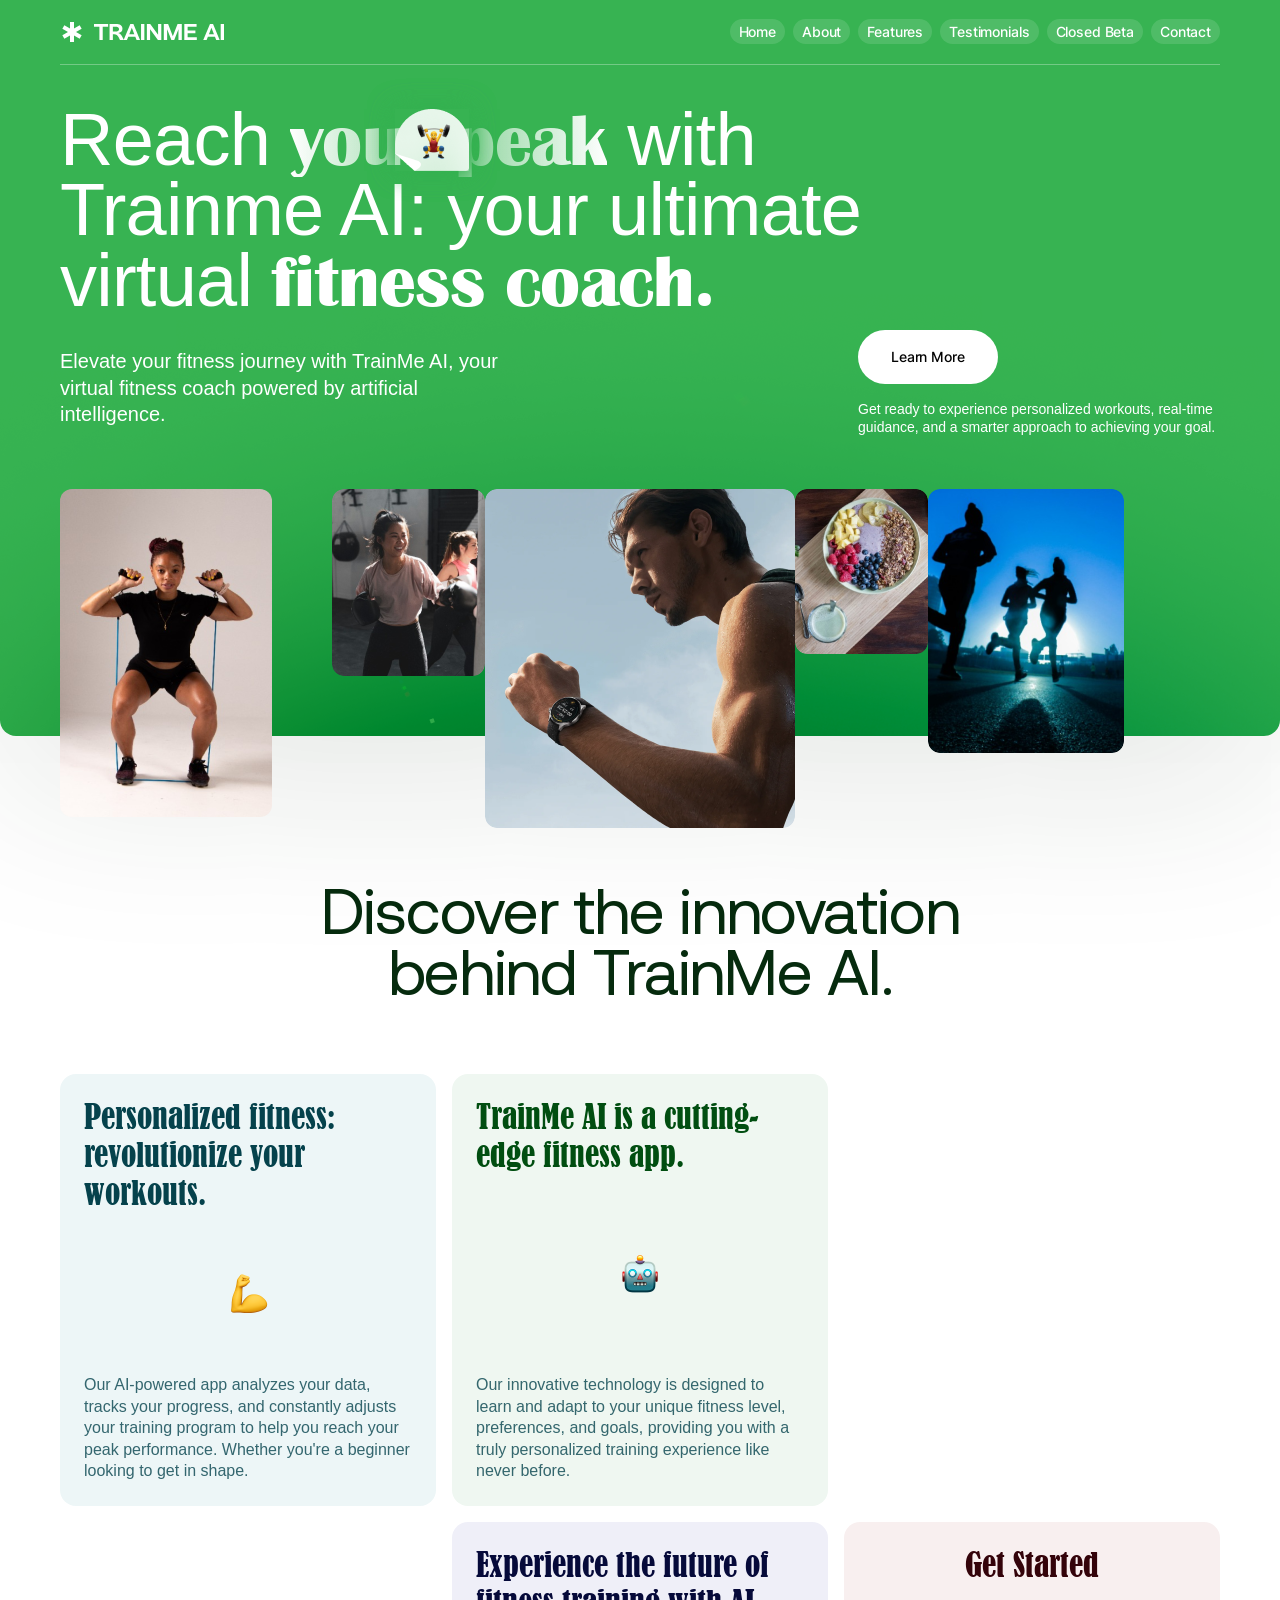
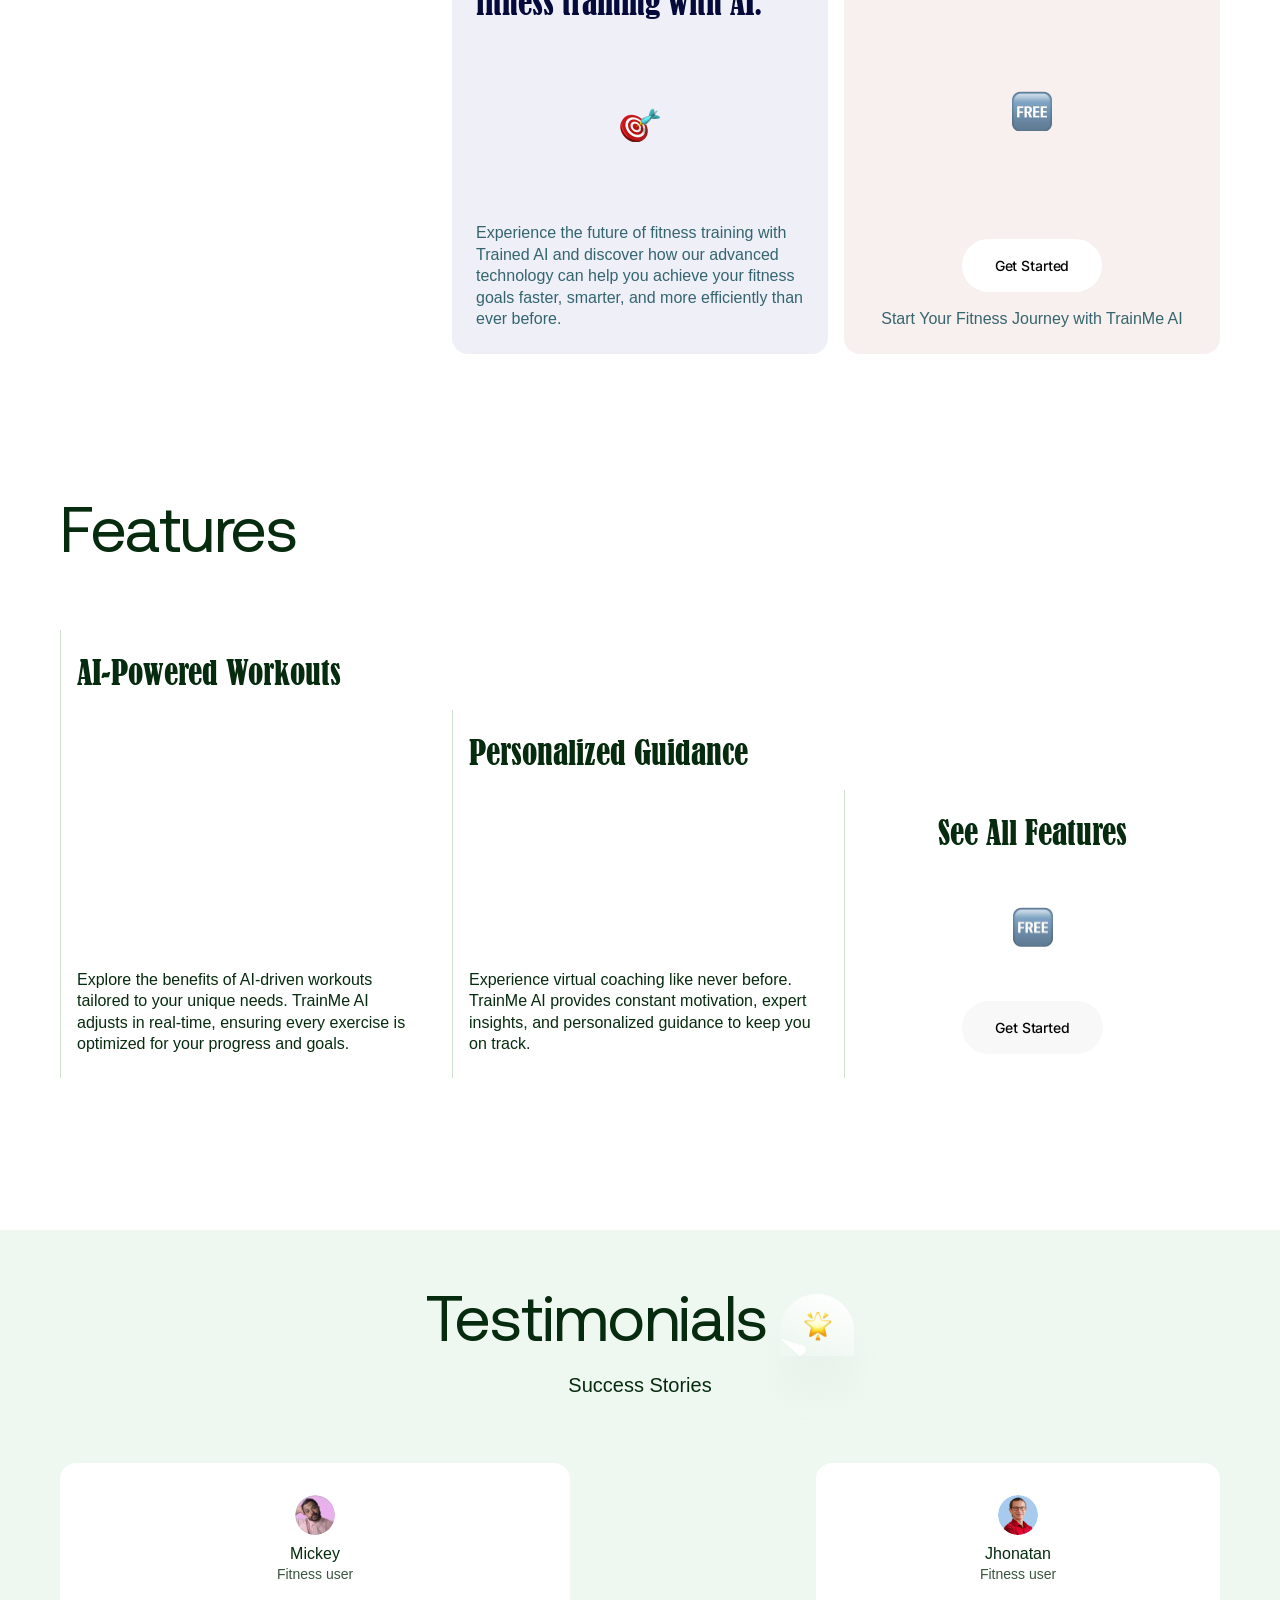
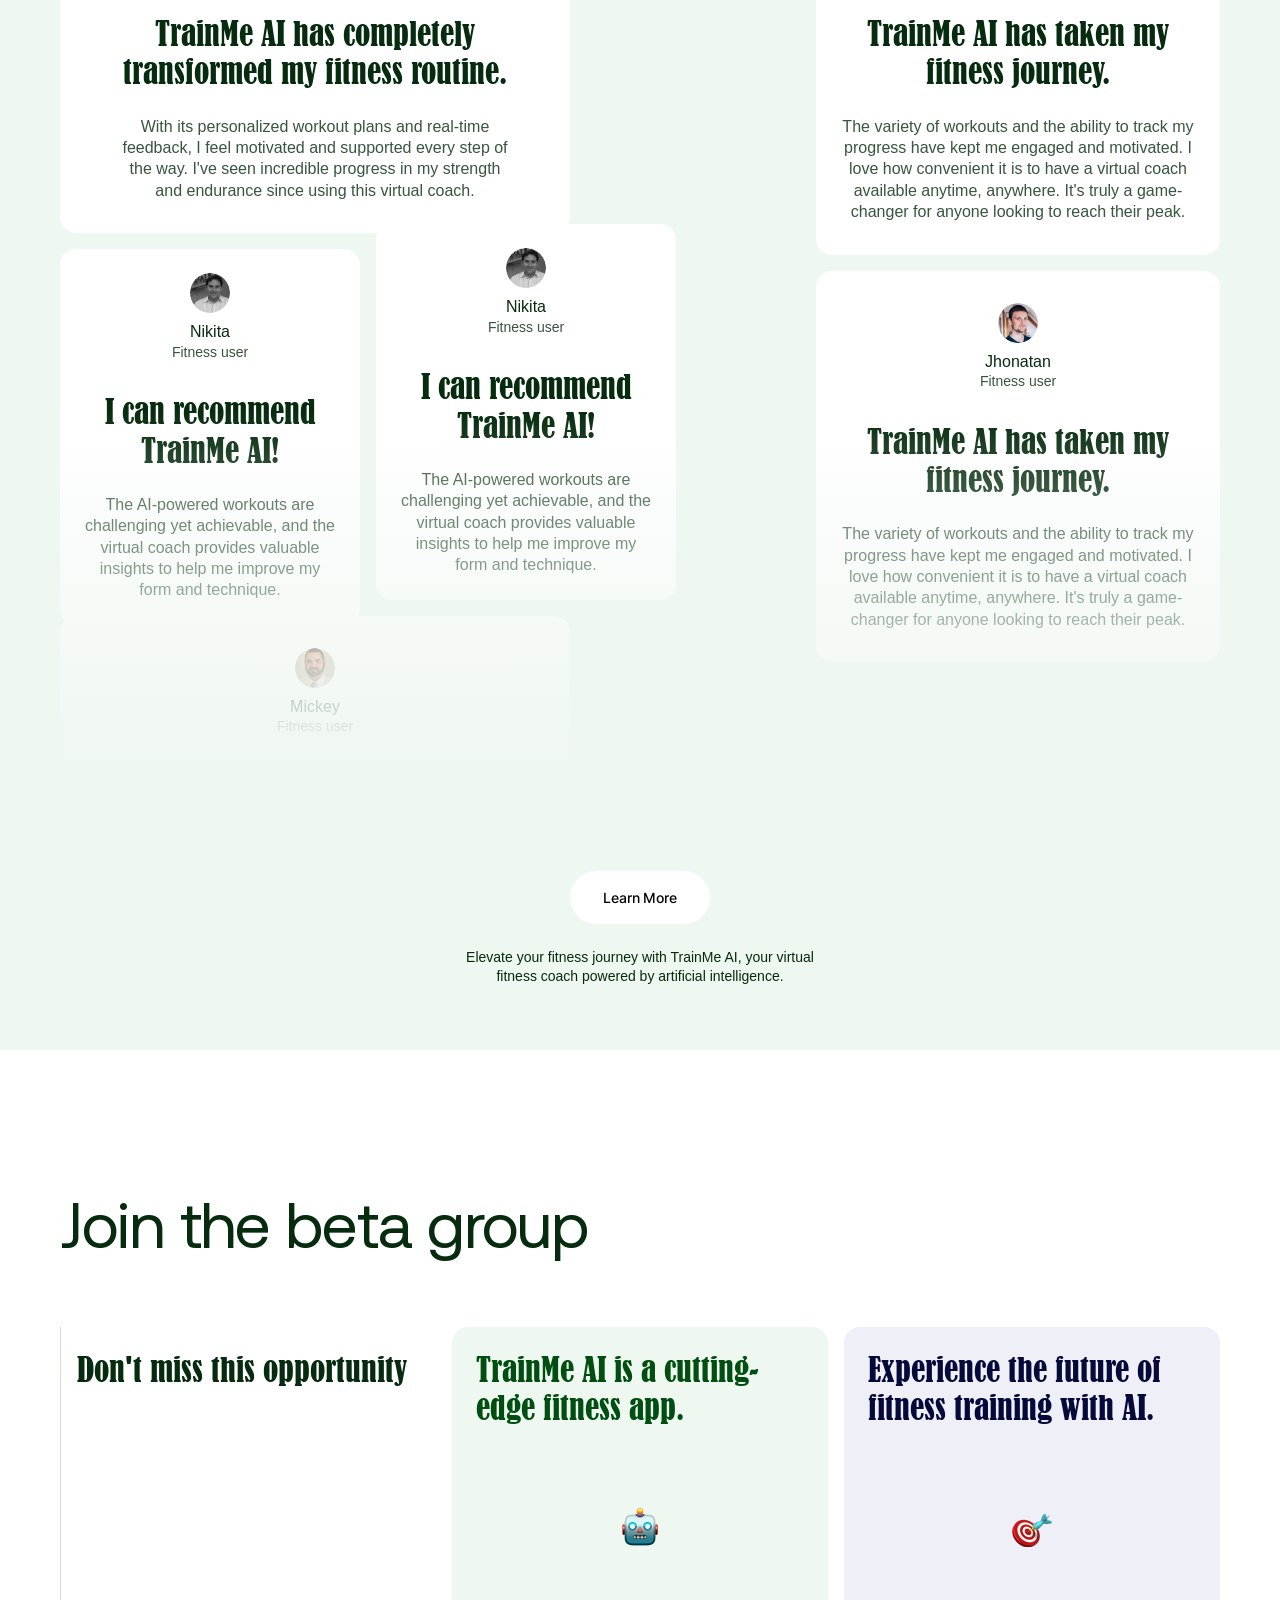
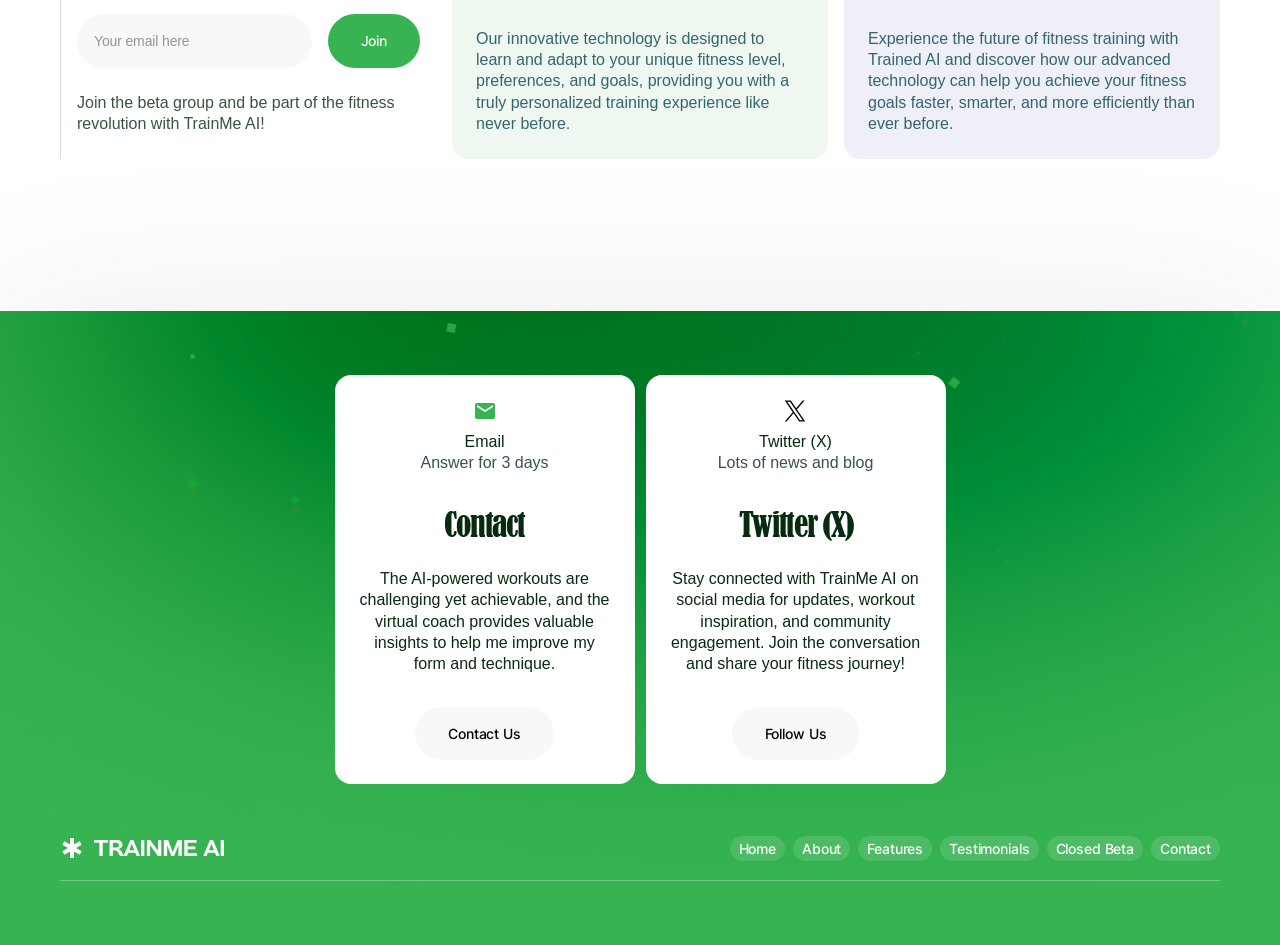
==== app/index.html @ 8b589929 "verstka" ====
<!DOCTYPE html>
<html lang="en">

<head>
  <meta charset="UTF-8">
  <meta http-equiv="X-UA-Compatible" content="IE=edge">
  <meta name="viewport" content="width=device-width, initial-scale=1.0">
  <meta name="description" content="Description for site">
  <meta http-equiv="content-type" content="public, max-age=3600">
  <meta name="theme-color" content="#242424"/>
  <title>TrainMe AI</title>
  <link rel="icon" href="images/icons/favicon.svg" type="images/x-icon">
  <link rel="shortcut icon" href="images/icons/favicon.svg" type="images/x-icon">
  <link rel="stylesheet" href="css/style.min.css">
  <link rel="stylesheet" href="https://cdn.jsdelivr.net/npm/@fancyapps/ui@5.0/dist/fancybox/fancybox.css"/>
</head>
<body class="body">

<main>
  <header class="header" id="start">
  <div class="header__container container">
    <div class="header__top">
      <a class="logo" href="/">
        <img src="images/icons/logo.svg" alt="logotype" width="164" height="24">
      </a>
      <nav class="header__nav">
        <ul class="header__list">
          <li>
            <a class="header__link" href="">Home</a>
          </li>
          <li>
            <a class="header__link" href="">About</a>
          </li>
          <li>
            <a class="header__link" href="">Features</a>
          </li>
          <li>
            <a class="header__link" href="">Testimonials</a>
          </li>
          <li>
            <a class="header__link" href="">Closed Beta</a>
          </li>
          <li>
            <a class="header__link" href="">Contact</a>
          </li>
        </ul>
      </nav>
    </div>
    <div class="header__text">
      <h1 class="header__title">
        Reach <span class="header__title--britannic header__title--decor">your peak</span>
        with Trainme AI: your ultimate virtual <span class="header__title--britannic">fitness coach.</span>
      </h1>
      <p class="header__subtext">
        Elevate your fitness journey with TrainMe AI,
        your virtual fitness coach powered by artificial intelligence.
      </p>
    </div>
    <div class="header__info">
      <button class="header__more btn" type="button">Learn More</button>
      <p>
        Get ready to experience personalized workouts,
        real-time guidance, and a smarter approach to achieving your goal.
      </p>
    </div>
  </div>
  <div class="container">
    <div class="header__images">
      <img src="images/parallax/1.png" alt="fitness people" width="212" height="328">
      <img class="header__img header__img--two" src="images/parallax/2.png" alt="fitness people" width="153" height="187">
      <img src="images/parallax/3.png" alt="fitness people" width="310" height="339">
      <img src="images/parallax/4.png" alt="fitness people" width="133" height="165">
      <img src="images/parallax/5.png" alt="fitness people" width="196" height="264">
    </div>
  </div>
</header>
  <section class="innovation indent" id="innovation">
  <div class="container">
    <h2 class="innovation__title title title--center">
      Discover the innovation behind TrainMe AI.
    </h2>
    <ul class="innovation__list">
      <li class="innovation__row">
        <div class="card card--azure">
          <h3 class="title-small card__title card__title--azure">
            Personalized fitness: revolutionize your workouts.
          </h3>
          <img class="card__icon" src="images/icons/muscle.png" alt="muscle decor" width="40" height="40">
          <p class="card__text card__text--azure">
            Our AI-powered app analyzes your data, tracks your progress, and constantly adjusts your training program to
            help you reach your peak performance. Whether you're a beginner looking to get in shape.
          </p>
        </div>
        <div class="card">
          <h3 class="title-small card__title">
            TrainMe AI is a cutting-edge fitness app.
          </h3>
          <img class="card__icon" src="images/icons/robot.png" alt="robot decor" width="40" height="40">
          <p class="card__text card__text--azure">
            Our innovative technology is designed to learn and adapt to your unique fitness level, preferences, and
            goals, providing you with a truly personalized training experience like never before.
          </p>
        </div>
      </li>
      <li class="innovation__row">
        <div></div>
        <div class="card card--blue">
          <h3 class="title-small card__title card__title--blue">
            Experience the future of fitness training with AI.
          </h3>
          <img class="card__icon" src="images/icons/target.png" alt="target decor" width="40" height="40">
          <p class="card__text card__text--azure">
            Experience the future of fitness training with Trained AI and discover how our advanced technology can help
            you achieve your fitness goals faster, smarter, and more efficiently than ever before.
          </p>
        </div>
        <div class="card card--red">
          <h3 class="title-small title-small--center card__title card__title--red">
            Get Started
          </h3>
          <img class="card__icon" src="images/icons/free.png" alt="free decor" width="40" height="40">
          <div class="card__action">
            <button class="btn" type="button">Get Started</button>
            <p class="card__text card__text--azure">
              Start Your Fitness Journey with TrainMe AI
            </p>
          </div>
        </div>
      </li>
    </ul>
  </div>
</section>
  <section class="features indent" id="features">
  <div class="container">
    <h2 class="title">Features</h2>
    <ul class="features__list">
      <li class="features__item features__item--high">
        <h3 class="features__name title-small">
          AI-Powered Workouts
        </h3>
        <p class="features__text">
          Explore the benefits of AI-driven workouts tailored to your unique needs. TrainMe AI adjusts
          in real-time, ensuring every exercise is optimized for your progress and goals.
        </p>
      </li>
      <li class="features__item features__item--middle">
        <h3 class="features__name title-small">
          Personalized Guidance
        </h3>
        <p class="features__text">
          Experience virtual coaching like never before. TrainMe AI provides constant motivation,
          expert insights, and personalized guidance to keep you on track.
        </p>
      </li>
      <li class="features__item features__item--small">
        <h3 class="features__name title-small title-small--center">
          See All Features
        </h3>
        <img src="images/icons/free.png" alt="free decor" width="40" height="40">
        <button class="btn btn--gray" type="button">Get Started</button>
      </li>
    </ul>
  </div>
</section>
  <section class="testimonials indent" id="testimonials">
  <div class="container">
    <div class="testimonials__top">
      <h2 class="title title--center title--decor">
        Testimonials
        <img src="images/icons/slicker.png" alt="slicker decor" width="74" height="62">
      </h2>
      <p class="testimonials__subtext">Success Stories</p>
    </div>
    <ul class="testimonials__content">
      <li class="testimonials__row testimonials__row--long">
        <div class="testimonials__item">
          <div class="testimonials__user">
            <img class="testimonials__avatar" src="images/users/1.png" alt="fitness user">
            <span class="testimonials__name">Mickey</span>
            <span class="testimonials__post">Fitness user</span>
          </div>
          <h3 class="testimonials__subtitle title-small title-small--center">
            TrainMe AI has completely transformed my fitness routine.
          </h3>
          <p class="testimonials__text">
            With its personalized workout plans and real-time feedback, I feel motivated and supported every step of the
            way. I've seen incredible progress in my strength and endurance since using this virtual coach.
          </p>
        </div>
        <div class="testimonials__item testimonials__item--short">
          <div class="testimonials__user">
            <img class="testimonials__avatar" src="images/users/2.png" alt="fitness user">
            <span class="testimonials__name">Nikita</span>
            <span class="testimonials__post">Fitness user</span>
          </div>
          <h3 class="testimonials__subtitle title-small title-small--center">
            I can recommend TrainMe AI!
          </h3>
          <p class="testimonials__text">
            The AI-powered workouts are challenging yet achievable, and the virtual coach provides
            valuable insights to help me improve my form and technique.
          </p>
        </div>
        <div class="testimonials__item testimonials__item--short testimonials__item--top">
          <div class="testimonials__user">
            <img class="testimonials__avatar" src="images/users/2.png" alt="fitness user">
            <span class="testimonials__name">Nikita</span>
            <span class="testimonials__post">Fitness user</span>
          </div>
          <h3 class="testimonials__subtitle title-small title-small--center">
            I can recommend TrainMe AI!
          </h3>
          <p class="testimonials__text">
            The AI-powered workouts are challenging yet achievable, and the virtual coach provides
            valuable insights to help me improve my form and technique.
          </p>
        </div>
        <div class="testimonials__item testimonials__item--top">
          <div class="testimonials__user">
            <img class="testimonials__avatar" src="images/users/4.png" alt="fitness user">
            <span class="testimonials__name">Mickey</span>
            <span class="testimonials__post">Fitness user</span>
          </div>
          <h3 class="testimonials__subtitle title-small title-small--center">
            TrainMe AI has completely transformed my fitness routine.
          </h3>
          <p class="testimonials__text">
            With its personalized workout plans and real-time feedback, I feel motivated and supported every step of the
            way. I've seen incredible progress in my strength and endurance since using this virtual coach.
          </p>
        </div>
      </li>
      <li class="testimonials__row">
        <div class="testimonials__item">
          <div class="testimonials__user">
            <img class="testimonials__avatar" src="images/users/3.png" alt="fitness user">
            <span class="testimonials__name">Jhonatan</span>
            <span class="testimonials__post">Fitness user</span>
          </div>
          <h3 class="testimonials__subtitle title-small title-small--center">
            TrainMe AI has taken my fitness journey.
          </h3>
          <p class="testimonials__text">
            The variety of workouts and the ability to track my progress have kept me engaged and motivated. I love how
            convenient it is to have a virtual coach available anytime, anywhere. It's truly a game-changer for anyone
            looking to reach their peak.
          </p>
        </div>
        <div class="testimonials__item">
          <div class="testimonials__user">
            <img class="testimonials__avatar" src="images/users/5.png" alt="fitness user">
            <span class="testimonials__name">Jhonatan</span>
            <span class="testimonials__post">Fitness user</span>
          </div>
          <h3 class="testimonials__subtitle title-small title-small--center">
            TrainMe AI has taken my fitness journey.
          </h3>
          <p class="testimonials__text">
            The variety of workouts and the ability to track my progress have kept me engaged and motivated. I love how
            convenient it is to have a virtual coach available anytime, anywhere. It's truly a game-changer for anyone
            looking to reach their peak.
          </p>
        </div>
      </li>
    </ul>
    <div class="testimonials__overlay"></div>
    <div class="testimonials__control">
      <button class="btn" type="button" id="testimonials-btn">Learn More</button>
      <p class="testimonials__info">
        Elevate your fitness journey with TrainMe AI, your virtual fitness coach powered by artificial intelligence.
      </p>
    </div>
  </div>
</section>
  <section class="beta indent" id="beta">
  <div class="container">
    <h2 class="title">Join the beta group</h2>
    <div class="beta__content">
      <div class="beta__item">
        <h3 class="beta__subtitle title-small">Don't miss this opportunity</h3>
        <form class="beta__form" action="" method="post">
          <div class="beta__filling">
            <label for="email">
              <input class="input" type="text" id="email" name="email" placeholder="Your email here" required>
            </label>
            <button class="btn btn--green" type="button">Join</button>
          </div>
          <p class="beta__text">
            Join the beta group and be part of the fitness revolution with TrainMe AI!
          </p>
        </form>
      </div>
      <div class="card">
        <h3 class="title-small card__title">
          TrainMe AI is a cutting-edge fitness app.
        </h3>
        <img class="card__icon" src="images/icons/robot.png" alt="robot decor" width="40" height="40">
        <p class="card__text card__text--azure">
          Our innovative technology is designed to learn and adapt to your unique fitness level, preferences, and goals,
          providing you with a truly personalized training experience like never before.
        </p>
      </div>
      <div class="card card--blue">
        <h3 class="title-small card__title card__title--blue">
          Experience the future of fitness training with AI.
        </h3>
        <img class="card__icon" src="images/icons/target.png" alt="target decor" width="40" height="40">
        <p class="card__text card__text--azure">
          Experience the future of fitness training with Trained AI and discover how our advanced technology can help
          you achieve your fitness goals faster, smarter, and more efficiently than ever before.
        </p>
      </div>
    </div>
  </div>
</section>
</main>
<footer class="footer indent" id="footer">
  <div class="container">
    <ul class="footer__contacts">
      <li class="footer__contact">
        <div class="footer__answer">
          <img class="footer__icon" src="images/icons/email.svg" alt="mail icon" width="24" height="24">
          <span class="footer__service">Email</span>
          <span class="footer__answer-day">Answer for 3 days</span>
        </div>
        <h3 class="title title-small">Contact</h3>
        <p class="footer__text">
          The AI-powered workouts are challenging yet achievable, and the virtual coach
          provides valuable insights to help me improve my form and technique.
        </p>
        <button class="btn btn--gray" type="button">Contact Us</button>
      </li>
      <li class="footer__contact">
        <div class="footer__answer">
          <img class="footer__icon" src="images/icons/twitter.svg" alt="mail icon" width="24" height="24">
          <span class="footer__service">Twitter (X)</span>
          <span class="footer__answer-day">Lots of news and blog</span>
        </div>
        <h3 class="title title-small">Twitter (X)</h3>
        <p class="footer__text">
          Stay connected with TrainMe AI on social media for updates, workout inspiration, and community engagement.
          Join the conversation and share your fitness journey!
        </p>
        <button class="btn btn--gray" type="button">Follow Us</button>
      </li>
    </ul>
    <div class="footer__bottom">
      <a class="logo" href="/">
        <img src="images/icons/logo.svg" alt="logotype" width="164" height="24">
      </a>
      <nav class="footer__nav">
        <ul class="footer__list">
          <li>
            <a class="footer__link" href="">Home</a>
          </li>
          <li>
            <a class="footer__link" href="">About</a>
          </li>
          <li>
            <a class="footer__link" href="">Features</a>
          </li>
          <li>
            <a class="footer__link" href="">Testimonials</a>
          </li>
          <li>
            <a class="footer__link" href="">Closed Beta</a>
          </li>
          <li>
            <a class="footer__link" href="">Contact</a>
          </li>
        </ul>
      </nav>
    </div>
  </div>
</footer>
<script src="js/main.min.js" type="module" defer></script>
---- app/css/style.min.css ----
html{-webkit-box-sizing:border-box;box-sizing:border-box;scroll-behavior:smooth}*,*::before,*::after{-webkit-box-sizing:inherit;box-sizing:inherit}a{text-decoration:none;color:inherit;outline:rgba(0,0,0,0)}ul,ol{padding:0}ul{list-style:none}body,h1,h2,h3,h4,h5,h6,p,ul,ol,blockquote{margin:0}img{max-width:100%;display:block}input,button,textarea,select{font:inherit;padding:0;background-color:rgba(0,0,0,0);outline:rgba(0,0,0,0);border:none;-webkit-appearance:none;-moz-appearance:none;appearance:none}button{cursor:pointer;display:inline-block}address,cite{font-style:normal}input[type=number]::-webkit-inner-spin-button,input[type=number]::-webkit-outer-spin-button{-webkit-appearance:none;margin:0}input:-webkit-autofill,input:-webkit-autofill:hover,input:-webkit-autofill:focus,input:-webkit-autofill:active{-webkit-background-clip:text;-webkit-text-fill-color:#fff}svg,path,circle{-webkit-transition:all .4s;transition:all .4s}@font-face{font-family:"Inter";src:url("../fonts/Inter-Regular.woff2") format("woff2"),url("../fonts/Inter-Regular.woff") format("woff");font-weight:400;font-display:swap;font-style:normal}@font-face{font-family:"Inter";src:url("../fonts/Inter-Medium.woff2") format("woff2"),url("../fonts/Inter-Medium.woff") format("woff");font-weight:500;font-display:swap;font-style:normal}@font-face{font-family:"SFProDisplay";src:url("../fonts/SFProDisplay-Regular.woff2") format("woff2"),url("../fonts/SFProDisplay-Regular.woff") format("woff");font-weight:400;font-display:swap;font-style:normal}@font-face{font-family:"Aeonik Pro";src:url("../fonts/AeonikPro-Regular.woff2") format("woff2"),url("../fonts/AeonikPro-Regular.woff") format("woff");font-weight:400;font-style:normal;font-display:swap}@font-face{font-family:"Aeonik Pro";src:url("../fonts/AeonikPro-Medium.woff2") format("woff2"),url("../fonts/AeonikPro-Medium.woff") format("woff");font-weight:500;font-style:normal;font-display:swap}@font-face{font-family:"Aeonik Pro";src:url("../fonts/AeonikPro-Bold.woff2") format("woff2"),url("../fonts/AeonikPro-Bold.woff") format("woff");font-weight:bold;font-style:normal;font-display:swap}@font-face{font-family:"Bernard MT Condensed";src:url("../fonts/BernardMT-Condensed.woff2") format("woff2"),url("../fonts/BernardMT-Condensed.woff") format("woff");font-weight:normal;font-style:normal;font-display:swap}@font-face{font-family:"Britannic";src:url("../fonts/BritannicBold.woff2") format("woff2"),url("../fonts/BritannicBold.woff") format("woff");font-weight:bold;font-style:normal;font-display:swap}.body{font-family:"SF Pro Display",sans-serif;font-weight:400;font-size:16px;line-height:1.34;color:#062b0e;background-color:#fff;position:relative;overflow-x:hidden;will-change:scroll-position}.body--active{overflow:hidden}.container{max-width:1368px;padding:0 60px;margin:0 auto;width:100%}@media(max-width: 1200px){.container{padding:0 30px}}@media(max-width: 992px){.container{padding:0 20px}}@media(max-width: 468px){.container{padding:0 15px}}.indent{margin-top:152px}.logo{-webkit-transition:opacity .3s,outline .3s;transition:opacity .3s,outline .3s;border-radius:3px}.logo:hover{opacity:.5}.logo:focus{outline:2px solid #fff}.logo img{background-repeat:no-repeat;-o-object-fit:cover;object-fit:cover;-o-object-position:center;object-position:center}.sr-only{position:absolute;width:1px;height:1px;margin:-1px;border:0;padding:0;white-space:nowrap;-webkit-clip-path:inset(100%);clip-path:inset(100%);clip:rect(0 0 0 0);overflow:hidden}::-webkit-scrollbar{width:5px}::-webkit-scrollbar-track{background-color:rgba(55,179,82,.3)}::-webkit-scrollbar-thumb,::selection{background-color:#014e11}::-moz-selection{color:#fff}::selection{color:#fff}.menu-btn{height:48px;width:48px;cursor:pointer;z-index:1000;display:none;position:relative;border-radius:50%;padding:18px 16px;-webkit-transition:all .4s;transition:all .4s;background-color:#f8f8f8}@media(max-width: 1160px){.menu-btn{display:block}}.menu-btn:hover{background-color:#37b352}.menu-btn:hover .menu-btn__line,.menu-btn:hover .menu-btn__line::after,.menu-btn:hover .menu-btn__line::before{background-color:#fff}.menu-btn:focus{background-color:#37b352}@media(max-width: 800px){.menu-btn{display:-webkit-box;display:-ms-flexbox;display:flex;-webkit-box-align:center;-ms-flex-align:center;align-items:center;-webkit-box-pack:center;-ms-flex-pack:center;justify-content:center}}.menu-btn__line,.menu-btn__line::after,.menu-btn__line::before{background-color:#030303;content:"";left:0;top:0;width:15px;height:2px;-webkit-transition:all .4s;transition:all .4s}.menu-btn__line::after,.menu-btn__line::before{position:absolute}.menu-btn__line{position:relative;display:-webkit-box;display:-ms-flexbox;display:flex}.menu-btn__line::before{margin-top:-6px}.menu-btn__line::after{margin-top:6px}.menu-btn.active{background-color:#37b352}.menu-btn.active .menu-btn__line{background:rgba(0,0,0,0);-webkit-transition:all .4s;transition:all .4s;-webkit-transform:rotate(-90deg);-ms-transform:rotate(-90deg);transform:rotate(-90deg)}.menu-btn.active .menu-btn__line::before{margin-top:0;-webkit-transform:rotate(-45deg);-ms-transform:rotate(-45deg);transform:rotate(-45deg);-webkit-transition-delay:.4s;transition-delay:.4s;background-color:#fff}.menu-btn.active .menu-btn__line::after{margin-top:0;-webkit-transform:rotate(45deg);-ms-transform:rotate(45deg);transform:rotate(45deg);-webkit-transition-delay:.4s;transition-delay:.4s;background-color:#fff}.btn{font-family:"Inter",sans-serif;display:inline-block;max-width:-webkit-max-content;max-width:-moz-max-content;max-width:max-content;font-size:14px;line-height:1.4;color:#030303;border-radius:40px;font-weight:500;padding:16px 32px;background-color:#fff;border:1px solid rgba(0,0,0,0);letter-spacing:-0.14px;-webkit-transition:background-color .4s,border .4s,color .4s,opacity .4s;transition:background-color .4s,border .4s,color .4s,opacity .4s}.btn:hover{background-color:rgba(0,0,0,0);border-color:#030303}.btn:focus{opacity:.5}.btn--gray{background-color:#f8f8f8}.btn--green{background-color:#37b352;color:#fff}.btn--green:hover{background-color:rgba(0,0,0,0);border-color:#37b352;color:#030303}.input{border-radius:40px;padding:16px;background-color:#f8f8f8;font-weight:500;font-size:14px;width:100%;letter-spacing:-0.14px;height:100%;border:1px solid rgba(0,0,0,0);-webkit-transition:border .4s,background-color .4s;transition:border .4s,background-color .4s}.input:hover{background-color:#eff7f1}.input:focus{border-color:#37b352}.input::-webkit-input-placeholder{font-weight:500;color:rgba(3,3,3,.4)}.input::-moz-placeholder{font-weight:500;color:rgba(3,3,3,.4)}.input:-ms-input-placeholder{font-weight:500;color:rgba(3,3,3,.4)}.input::-ms-input-placeholder{font-weight:500;color:rgba(3,3,3,.4)}.input::placeholder{font-weight:500;color:rgba(3,3,3,.4)}.title{font-family:"Aeonik Pro",sans-serif;font-size:64px;letter-spacing:-1.28px;line-height:.95;font-weight:400;margin-bottom:64px;max-width:614px;width:100%}.title--center{text-align:center;margin:0 auto 64px}.title--decor{display:-webkit-box;display:-ms-flexbox;display:flex;-webkit-box-align:center;-ms-flex-align:center;align-items:center;gap:14px;-webkit-box-pack:center;-ms-flex-pack:center;justify-content:center}.title img{background-repeat:no-repeat;-o-object-fit:cover;object-fit:cover;-o-object-position:center;object-position:center;-webkit-box-shadow:0 40px 32px 0 rgba(195,215,200,.12);box-shadow:0 40px 32px 0 rgba(195,215,200,.12)}.title-small{font-size:32px;font-weight:400;line-height:1.19;font-family:"Bernard MT Condensed",sans-serif;color:#062b0e}.title-small--center{text-align:center}.header{background-repeat:no-repeat;background-position:center center;background-size:cover;min-height:736px;border-radius:0 0 16px 16px;background-image:url("../images/hero.png");-webkit-box-shadow:0 40px 186.2px 0 rgba(23,43,27,.13);box-shadow:0 40px 186.2px 0 rgba(23,43,27,.13);color:#fff;position:relative}.header__container{position:relative}.header__top{display:-webkit-box;display:-ms-flexbox;display:flex;-webkit-box-pack:justify;-ms-flex-pack:justify;justify-content:space-between;-webkit-box-align:center;-ms-flex-align:center;align-items:center;gap:30px;padding:20px 0;border-bottom:1px solid rgba(255,255,255,.3);margin-bottom:40px}.header__list{display:-webkit-box;display:-ms-flexbox;display:flex;-webkit-box-pack:justify;-ms-flex-pack:justify;justify-content:space-between;-webkit-box-align:center;-ms-flex-align:center;align-items:center;gap:8px}.header__link{font-size:14px;font-weight:500;letter-spacing:-0.14px;font-family:"Inter",sans-serif;line-height:1.4;padding:4px 9px;background-color:rgba(255,255,255,.12);border-radius:40px;-webkit-transition:color .4s,background-color .4s,opacity .4s;transition:color .4s,background-color .4s,opacity .4s}.header__link:hover{background-color:#fff;color:#014e11}.header__link:focus{opacity:.5}.header__title{margin-bottom:32px;font-size:74px;font-weight:500;letter-spacing:-0.01em;line-height:.95;max-width:830px}.header__title--decor{position:relative;background:-webkit-gradient(linear, left top, right top, from(#fff), color-stop(50%, rgba(255, 255, 255, 0.38)), to(#fff));background:linear-gradient(90deg, #fff 0%, rgba(255, 255, 255, 0.38) 50%, #fff 100%);background-clip:text;-webkit-background-clip:text;-webkit-text-fill-color:rgba(0,0,0,0)}.header__title--decor::before{background-repeat:no-repeat;background-position:center center;background-size:cover;content:"";position:absolute;top:50%;left:50%;-webkit-transform:translate(-50%, -50%);-ms-transform:translate(-50%, -50%);transform:translate(-50%, -50%);left:44.6%;position:absolute;background-image:url("../images/icons/sticker.png");width:74px;height:62px;-webkit-box-shadow:0 0 26px 0 #34b150,0 0 26px 0 #34b150;box-shadow:0 0 26px 0 #34b150,0 0 26px 0 #34b150}.header__title--britannic{font-family:"Britannic",sans-serif}.header__subtext{max-width:445px;font-size:20px}.header__info{display:-webkit-box;display:-ms-flexbox;display:flex;-webkit-box-orient:vertical;-webkit-box-direction:normal;-ms-flex-direction:column;flex-direction:column;gap:16px;max-width:362px;font-size:14px;position:absolute;right:60px;top:330px}.header__images{display:-webkit-box;display:-ms-flexbox;display:flex;position:absolute;bottom:-92px}.header__images img{background-repeat:no-repeat;-o-object-fit:cover;object-fit:cover;-o-object-position:center;object-position:center;border-radius:12px}.header__img--two{margin-left:60px}.header__more:hover{border-color:#fff;color:#fff}.footer{background-repeat:no-repeat;background-position:center center;background-size:cover;padding:64px 0;background-image:url("../images/hero-footer.png");-webkit-box-shadow:0 40px 186px 0 rgba(23,43,27,.13);box-shadow:0 40px 186px 0 rgba(23,43,27,.13)}.footer__contacts{display:-ms-grid;display:grid;-ms-grid-columns:(1fr)[2];grid-template-columns:repeat(2, 1fr);gap:11px;max-width:611px;margin:0 auto 52px}.footer__contact{border-radius:16px;padding:24px;background-color:#fff;display:-webkit-box;display:-ms-flexbox;display:flex;-webkit-box-orient:vertical;-webkit-box-direction:normal;-ms-flex-direction:column;flex-direction:column;gap:0px;-webkit-box-align:center;-ms-flex-align:center;align-items:center;text-align:center}.footer__answer{display:-webkit-box;display:-ms-flexbox;display:flex;-webkit-box-orient:vertical;-webkit-box-direction:normal;-ms-flex-direction:column;flex-direction:column;gap:0px;-webkit-box-align:center;-ms-flex-align:center;align-items:center;margin-bottom:32px}.footer__icon{background-repeat:no-repeat;-o-object-fit:cover;object-fit:cover;-o-object-position:center;object-position:center;margin-bottom:8px}.footer__answer-day{color:rgba(6,43,14,.8)}.footer__text{margin-bottom:32px}.footer .title{margin-bottom:24px}.footer__bottom{display:-webkit-box;display:-ms-flexbox;display:flex;-webkit-box-pack:justify;-ms-flex-pack:justify;justify-content:space-between;-webkit-box-align:center;-ms-flex-align:center;align-items:center;gap:30px;padding-bottom:20px;border-bottom:1px solid rgba(255,255,255,.3)}.footer__list{display:-webkit-box;display:-ms-flexbox;display:flex;-webkit-box-pack:justify;-ms-flex-pack:justify;justify-content:space-between;-webkit-box-align:center;-ms-flex-align:center;align-items:center;gap:8px}.footer__link{font-size:14px;font-weight:500;letter-spacing:-0.14px;font-family:"Inter",sans-serif;line-height:1.4;padding:4px 9px;background-color:rgba(255,255,255,.12);border-radius:40px;color:#fff;-webkit-transition:color .4s,background-color .4s,opacity .4s;transition:color .4s,background-color .4s,opacity .4s}.footer__link:hover{background-color:#fff;color:#014e11}.footer__link:focus{opacity:.5}.card{padding:24px;border-radius:16px;min-height:432px;-webkit-box-align:stretch;-ms-flex-align:stretch;align-items:stretch;-webkit-box-pack:justify;-ms-flex-pack:justify;justify-content:space-between;display:-webkit-box;display:-ms-flexbox;display:flex;-webkit-box-orient:vertical;-webkit-box-direction:normal;-ms-flex-direction:column;flex-direction:column;gap:30px;background-color:#eff7f1}.card--azure{background-color:#edf6f7}.card--blue{background-color:#efeff8}.card--red{background-color:#f8efef}.card--high{min-height:600px}.card__title{color:#014e11}.card__title--azure{color:#05424c}.card__title--blue{color:#060a3a}.card__title--red{color:#34030a}.card__icon{background-repeat:no-repeat;-o-object-fit:cover;object-fit:cover;-o-object-position:center;object-position:center;margin:0 auto}.card__text{color:rgba(1,78,17,.8)}.card__text--azure{color:rgba(5,66,76,.8)}.card__text--blue{color:rgba(6,10,58,.8)}.card__text--red{color:rgba(52,3,10,.8)}.card__action{text-align:center;display:-webkit-box;display:-ms-flexbox;display:flex;-webkit-box-orient:vertical;-webkit-box-direction:normal;-ms-flex-direction:column;flex-direction:column;gap:16px;-webkit-box-align:center;-ms-flex-align:center;align-items:center}.innovation__title{max-width:703px}.innovation__list{display:-webkit-box;display:-ms-flexbox;display:flex;-webkit-box-orient:vertical;-webkit-box-direction:normal;-ms-flex-direction:column;flex-direction:column;gap:16px}.innovation__row{display:-ms-grid;display:grid;-ms-grid-columns:(1fr)[3];grid-template-columns:repeat(3, 1fr);grid-gap:16px}.features__list{display:-ms-grid;display:grid;-ms-grid-columns:(1fr)[3];grid-template-columns:repeat(3, 1fr);grid-gap:16px;-webkit-box-align:end;-ms-flex-align:end;align-items:flex-end}.features__item{padding:24px 16px;border-left:1px solid #d0e2d2;display:-webkit-box;display:-ms-flexbox;display:flex;-webkit-box-orient:vertical;-webkit-box-direction:normal;-ms-flex-direction:column;flex-direction:column;-webkit-box-pack:justify;-ms-flex-pack:justify;justify-content:space-between;gap:30px}.features__item--high{min-height:448px}.features__item--middle{min-height:368px}.features__item--small{min-height:288px;-webkit-box-align:center;-ms-flex-align:center;align-items:center}.testimonials{background-color:#eff7f1;padding:64px 0;position:relative}.testimonials .title{margin-bottom:0}.testimonials__top{display:-webkit-box;display:-ms-flexbox;display:flex;-webkit-box-orient:vertical;-webkit-box-direction:normal;-ms-flex-direction:column;flex-direction:column;gap:16px;-webkit-box-align:center;-ms-flex-align:center;align-items:center;margin-bottom:64px}.testimonials__subtext{font-size:20px}.testimonials__content{display:-webkit-box;display:-ms-flexbox;display:flex;gap:16px}.testimonials__row{display:-webkit-box;display:-ms-flexbox;display:flex;-webkit-box-orient:vertical;-webkit-box-direction:normal;-ms-flex-direction:column;flex-direction:column;gap:16px;max-width:404px;width:100%;-webkit-box-align:start;-ms-flex-align:start;align-items:flex-start}.testimonials__row--long{display:-webkit-box;display:-ms-flexbox;display:flex;-ms-flex-wrap:wrap;flex-wrap:wrap;-webkit-box-orient:horizontal;-webkit-box-direction:normal;-ms-flex-direction:row;flex-direction:row;gap:16px;max-width:826px;width:100%}.testimonials__item{background-color:#fff;padding:32px 24px;border-radius:16px;width:100%;max-width:510px}.testimonials__item--short{max-width:300px;padding:24px}.testimonials__item--top{margin-top:-25px}.testimonials__user{display:-webkit-box;display:-ms-flexbox;display:flex;-webkit-box-orient:vertical;-webkit-box-direction:normal;-ms-flex-direction:column;flex-direction:column;gap:0px;-webkit-box-align:center;-ms-flex-align:center;align-items:center;margin-bottom:32px}.testimonials__post{font-size:14px;color:rgba(6,43,14,.8)}.testimonials__avatar{background-repeat:no-repeat;-o-object-fit:cover;object-fit:cover;-o-object-position:center;object-position:center;border-radius:50%;margin-bottom:8px}.testimonials__subtitle{margin-bottom:24px}.testimonials__text{color:rgba(6,43,14,.8);max-width:400px;margin:0 auto;text-align:center}.testimonials__control{display:-webkit-box;display:-ms-flexbox;display:flex;-webkit-box-orient:vertical;-webkit-box-direction:normal;-ms-flex-direction:column;flex-direction:column;gap:24px;-webkit-box-align:center;-ms-flex-align:center;align-items:center;max-width:370px;text-align:center;position:absolute;z-index:20;bottom:64px;left:50%;-webkit-transform:translateX(-50%);-ms-transform:translateX(-50%);transform:translateX(-50%)}.testimonials__info{font-size:14px}.testimonials__overlay{min-height:804px;position:absolute;bottom:0;left:0;width:100%;background:-webkit-gradient(linear, left top, left bottom, color-stop(20.37%, rgba(239, 247, 241, 0)), color-stop(65.16%, #EFF7F1));background:linear-gradient(180deg, rgba(239, 247, 241, 0) 20.37%, #EFF7F1 65.16%)}.beta__content{display:-ms-grid;display:grid;-ms-grid-columns:(1fr)[3];grid-template-columns:repeat(3, 1fr);grid-gap:16px}.beta__item{padding:24px 16px;border-left:1px solid #d0e2d2;display:-webkit-box;display:-ms-flexbox;display:flex;-webkit-box-orient:vertical;-webkit-box-direction:normal;-ms-flex-direction:column;flex-direction:column;-webkit-box-pack:justify;-ms-flex-pack:justify;justify-content:space-between}.beta__form{display:-webkit-box;display:-ms-flexbox;display:flex;-webkit-box-orient:vertical;-webkit-box-direction:normal;-ms-flex-direction:column;flex-direction:column;gap:24px}.beta__filling{display:-webkit-box;display:-ms-flexbox;display:flex;gap:16px}.beta__filling label{width:100%}.beta__text{color:rgba(6,43,14,.8)}
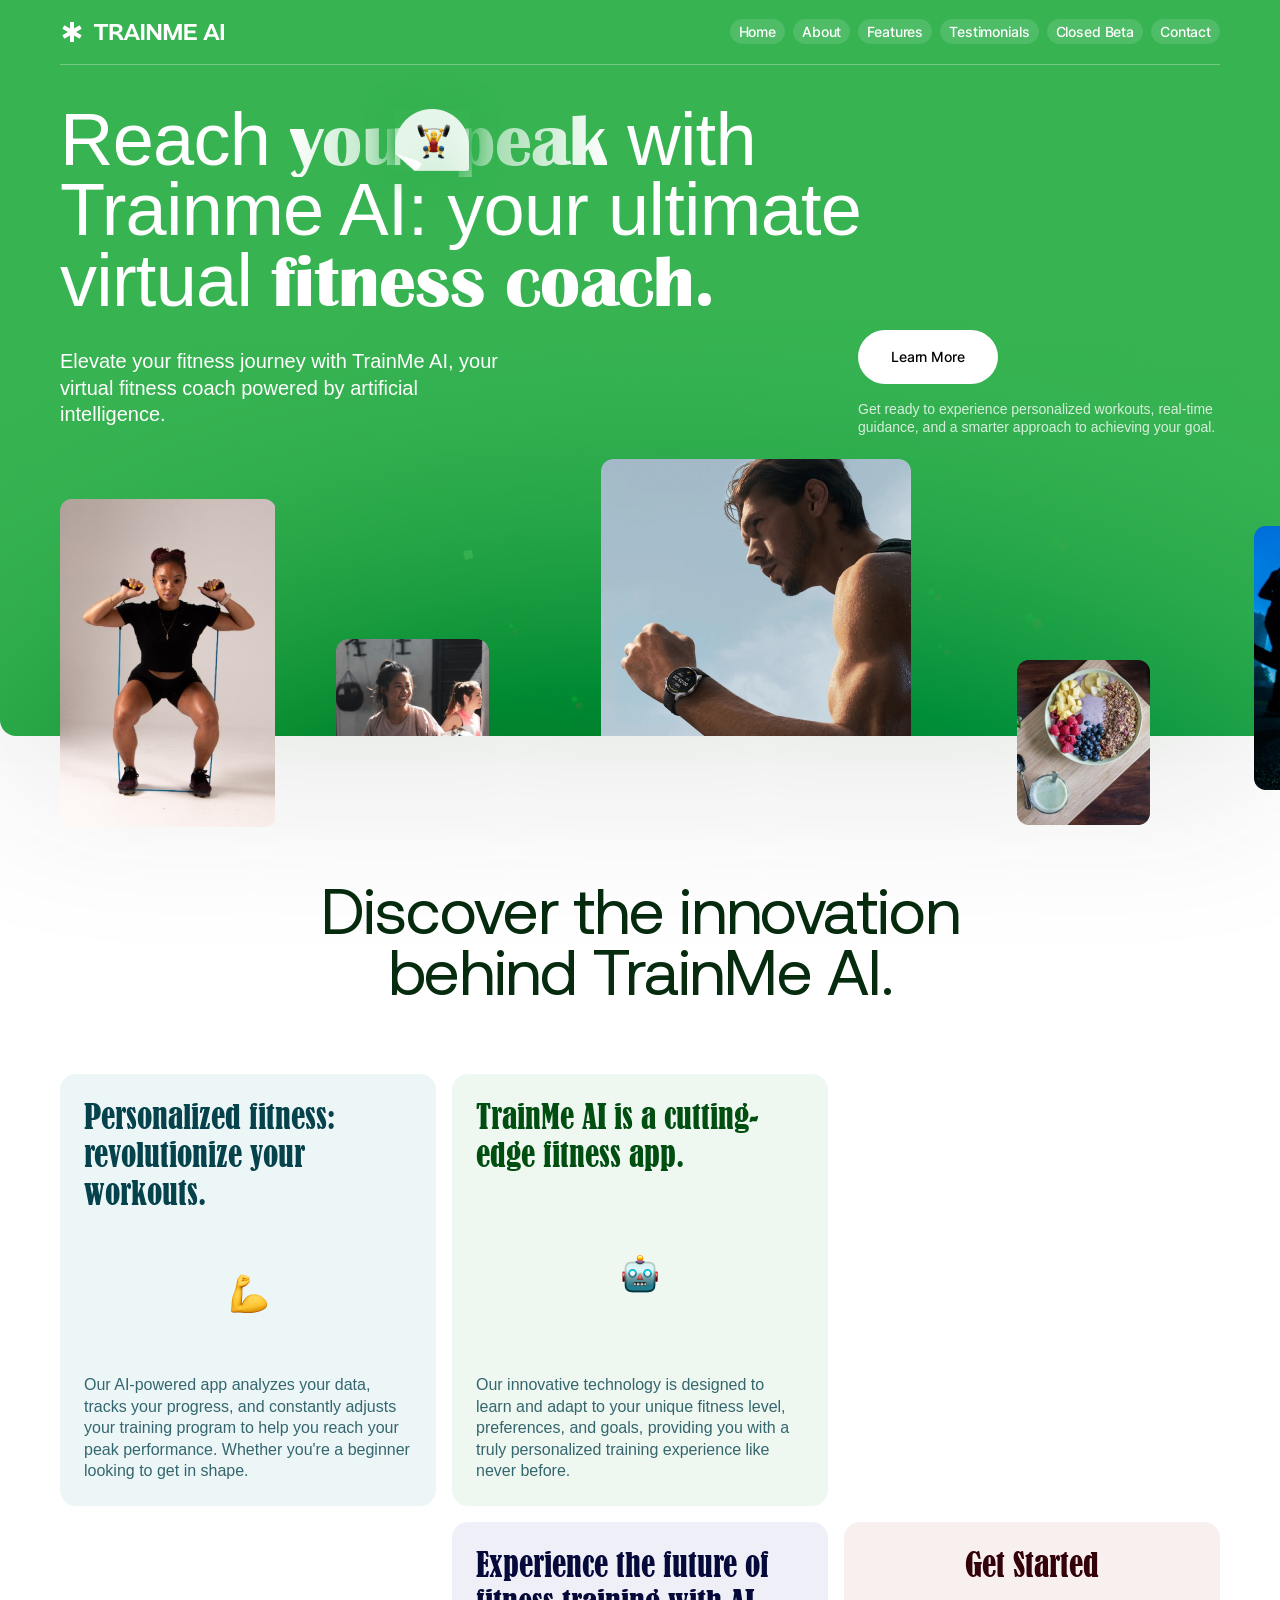
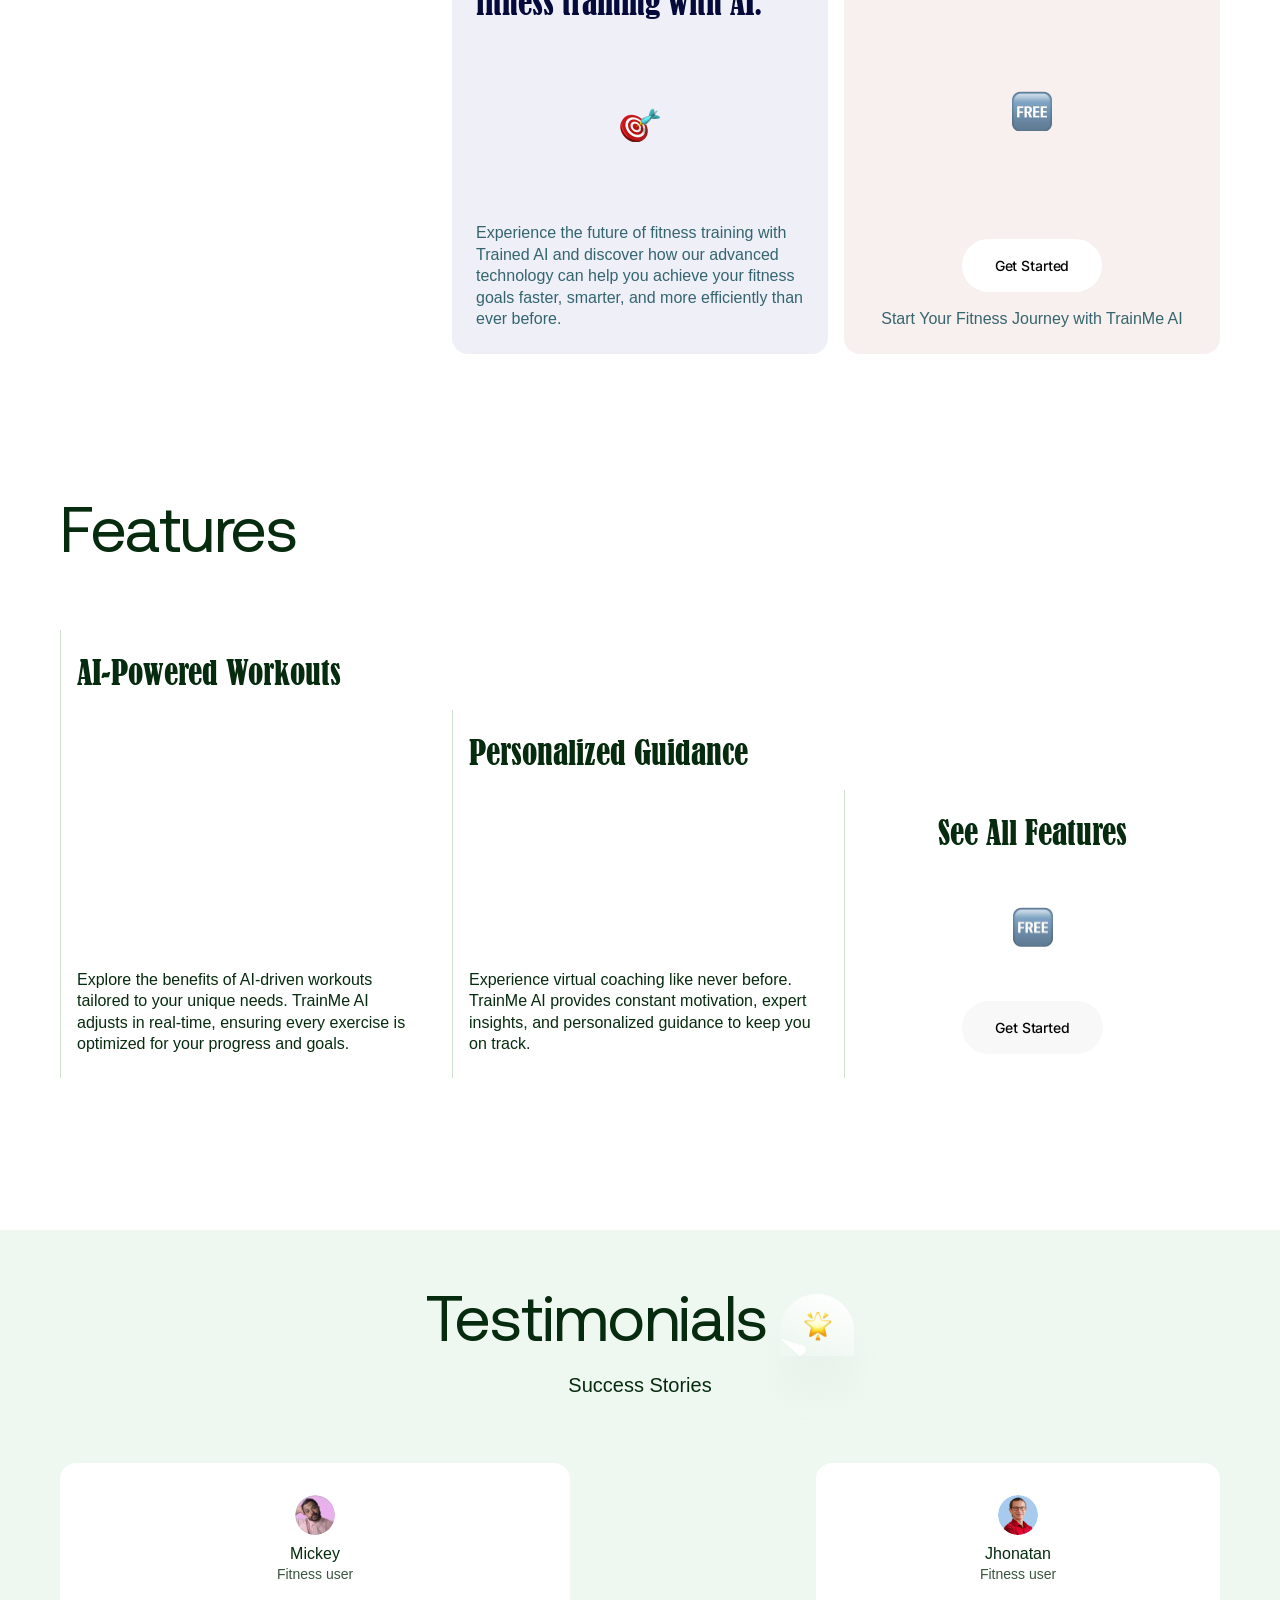
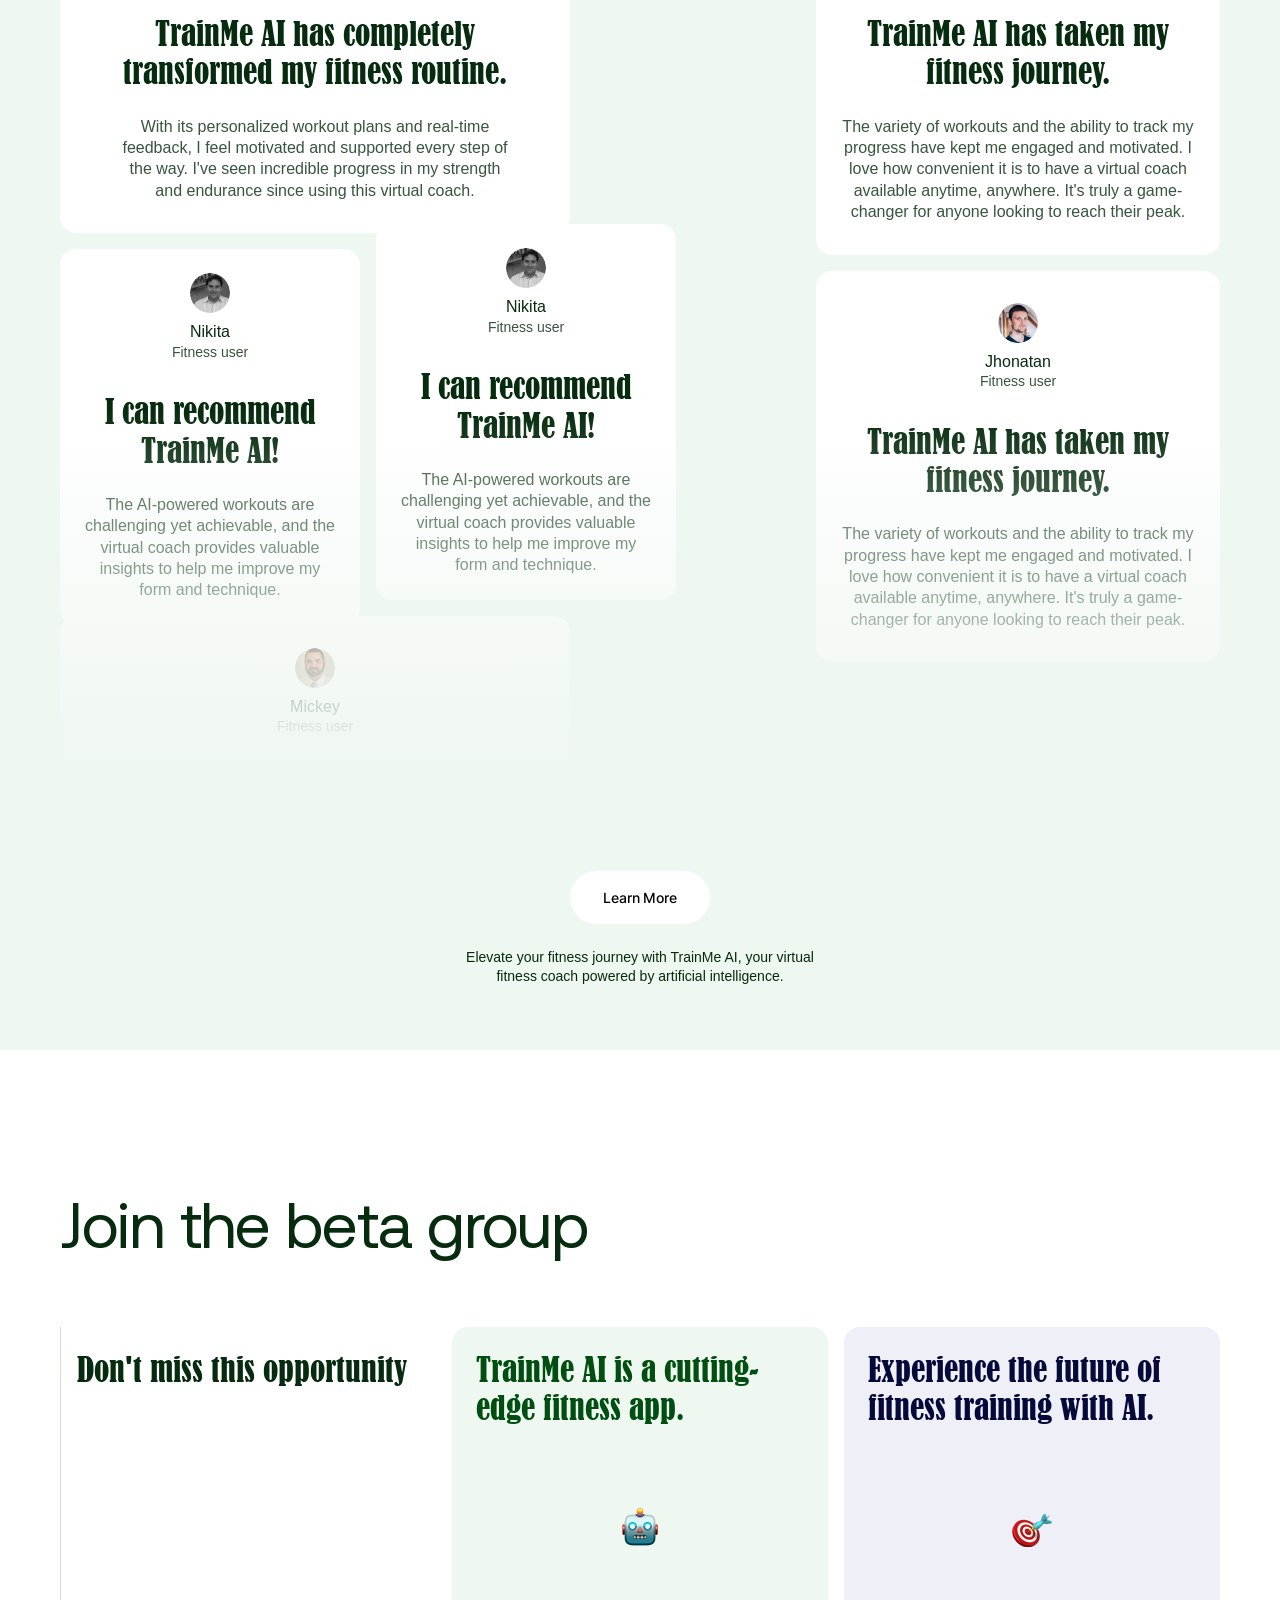
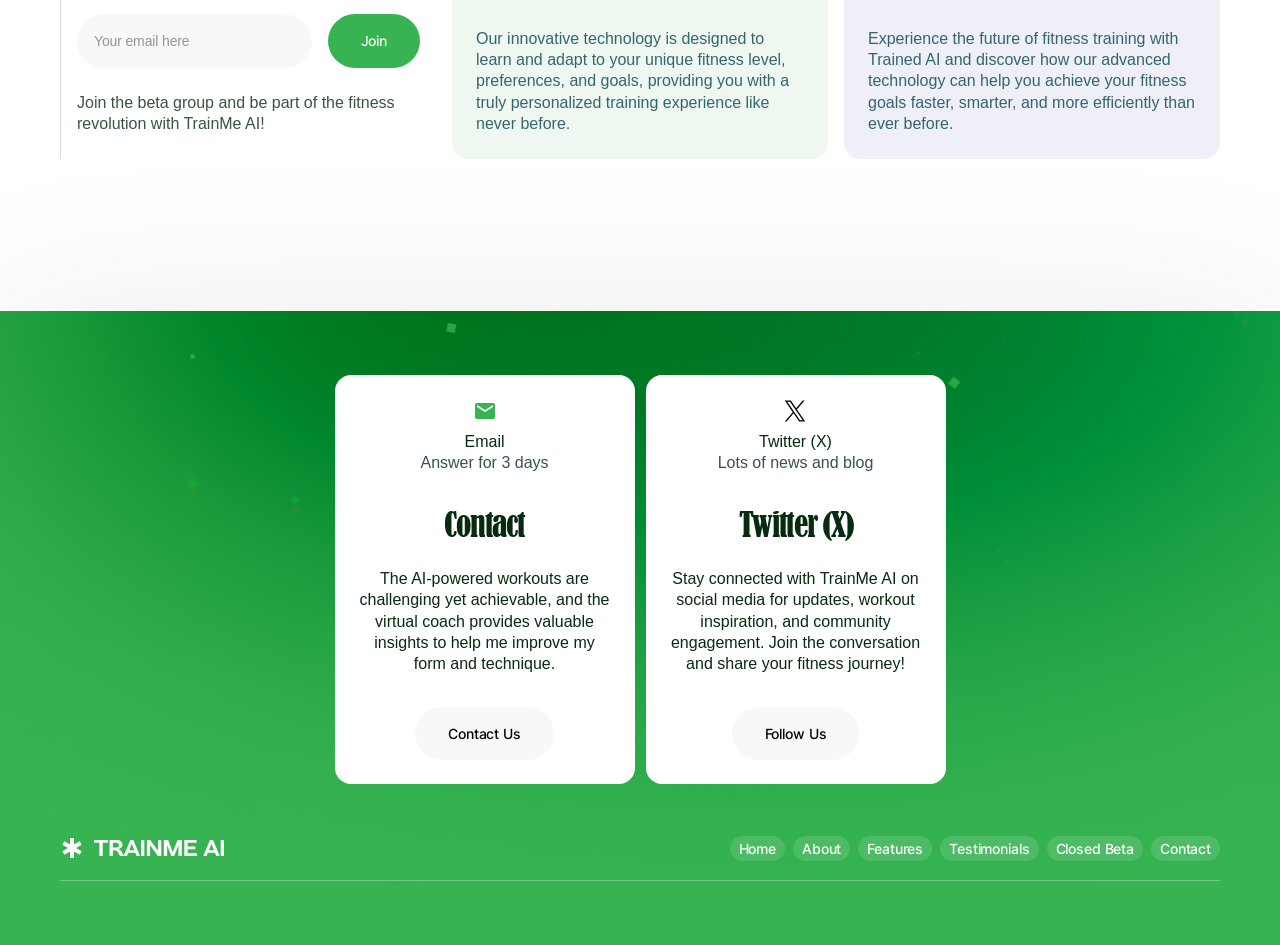
==== commit 832116d8: "verstka" ====
--- a/app/index.html
+++ b/app/index.html
@@ -66,14 +66,18 @@
   </div>
   <div class="container">
     <div class="header__images">
-      <img src="images/parallax/1.png" alt="fitness people" width="212" height="328">
       <img class="header__img header__img--two" src="images/parallax/2.png" alt="fitness people" width="153" height="187">
-      <img src="images/parallax/3.png" alt="fitness people" width="310" height="339">
-      <img src="images/parallax/4.png" alt="fitness people" width="133" height="165">
-      <img src="images/parallax/5.png" alt="fitness people" width="196" height="264">
+      <img class="header__img header__img--three" src="images/parallax/3.png" alt="fitness people" width="310" height="339">
     </div>
   </div>
 </header>
+<div class="images__header container">
+  <div class="header__decor">
+    <img class="header__img header__img--one" src="images/parallax/1.png" alt="fitness people" width="216" height="328">
+    <img class="header__img header__img--four" src="images/parallax/4.png" alt="eats fitness people" width="133" height="165">
+    <img class="header__img header__img--five" src="images/parallax/5.png" alt="fitness people" width="196" height="264">
+  </div>
+</div>
   <section class="innovation indent" id="innovation">
   <div class="container">
     <h2 class="innovation__title title title--center">
--- a/app/css/style.min.css
+++ b/app/css/style.min.css
@@ -1 +1 @@
-html{-webkit-box-sizing:border-box;box-sizing:border-box;scroll-behavior:smooth}*,*::before,*::after{-webkit-box-sizing:inherit;box-sizing:inherit}a{text-decoration:none;color:inherit;outline:rgba(0,0,0,0)}ul,ol{padding:0}ul{list-style:none}body,h1,h2,h3,h4,h5,h6,p,ul,ol,blockquote{margin:0}img{max-width:100%;display:block}input,button,textarea,select{font:inherit;padding:0;background-color:rgba(0,0,0,0);outline:rgba(0,0,0,0);border:none;-webkit-appearance:none;-moz-appearance:none;appearance:none}button{cursor:pointer;display:inline-block}address,cite{font-style:normal}input[type=number]::-webkit-inner-spin-button,input[type=number]::-webkit-outer-spin-button{-webkit-appearance:none;margin:0}input:-webkit-autofill,input:-webkit-autofill:hover,input:-webkit-autofill:focus,input:-webkit-autofill:active{-webkit-background-clip:text;-webkit-text-fill-color:#fff}svg,path,circle{-webkit-transition:all .4s;transition:all .4s}@font-face{font-family:"Inter";src:url("../fonts/Inter-Regular.woff2") format("woff2"),url("../fonts/Inter-Regular.woff") format("woff");font-weight:400;font-display:swap;font-style:normal}@font-face{font-family:"Inter";src:url("../fonts/Inter-Medium.woff2") format("woff2"),url("../fonts/Inter-Medium.woff") format("woff");font-weight:500;font-display:swap;font-style:normal}@font-face{font-family:"SFProDisplay";src:url("../fonts/SFProDisplay-Regular.woff2") format("woff2"),url("../fonts/SFProDisplay-Regular.woff") format("woff");font-weight:400;font-display:swap;font-style:normal}@font-face{font-family:"Aeonik Pro";src:url("../fonts/AeonikPro-Regular.woff2") format("woff2"),url("../fonts/AeonikPro-Regular.woff") format("woff");font-weight:400;font-style:normal;font-display:swap}@font-face{font-family:"Aeonik Pro";src:url("../fonts/AeonikPro-Medium.woff2") format("woff2"),url("../fonts/AeonikPro-Medium.woff") format("woff");font-weight:500;font-style:normal;font-display:swap}@font-face{font-family:"Aeonik Pro";src:url("../fonts/AeonikPro-Bold.woff2") format("woff2"),url("../fonts/AeonikPro-Bold.woff") format("woff");font-weight:bold;font-style:normal;font-display:swap}@font-face{font-family:"Bernard MT Condensed";src:url("../fonts/BernardMT-Condensed.woff2") format("woff2"),url("../fonts/BernardMT-Condensed.woff") format("woff");font-weight:normal;font-style:normal;font-display:swap}@font-face{font-family:"Britannic";src:url("../fonts/BritannicBold.woff2") format("woff2"),url("../fonts/BritannicBold.woff") format("woff");font-weight:bold;font-style:normal;font-display:swap}.body{font-family:"SF Pro Display",sans-serif;font-weight:400;font-size:16px;line-height:1.34;color:#062b0e;background-color:#fff;position:relative;overflow-x:hidden;will-change:scroll-position}.body--active{overflow:hidden}.container{max-width:1368px;padding:0 60px;margin:0 auto;width:100%}@media(max-width: 1200px){.container{padding:0 30px}}@media(max-width: 992px){.container{padding:0 20px}}@media(max-width: 468px){.container{padding:0 15px}}.indent{margin-top:152px}.logo{-webkit-transition:opacity .3s,outline .3s;transition:opacity .3s,outline .3s;border-radius:3px}.logo:hover{opacity:.5}.logo:focus{outline:2px solid #fff}.logo img{background-repeat:no-repeat;-o-object-fit:cover;object-fit:cover;-o-object-position:center;object-position:center}.sr-only{position:absolute;width:1px;height:1px;margin:-1px;border:0;padding:0;white-space:nowrap;-webkit-clip-path:inset(100%);clip-path:inset(100%);clip:rect(0 0 0 0);overflow:hidden}::-webkit-scrollbar{width:5px}::-webkit-scrollbar-track{background-color:rgba(55,179,82,.3)}::-webkit-scrollbar-thumb,::selection{background-color:#014e11}::-moz-selection{color:#fff}::selection{color:#fff}.menu-btn{height:48px;width:48px;cursor:pointer;z-index:1000;display:none;position:relative;border-radius:50%;padding:18px 16px;-webkit-transition:all .4s;transition:all .4s;background-color:#f8f8f8}@media(max-width: 1160px){.menu-btn{display:block}}.menu-btn:hover{background-color:#37b352}.menu-btn:hover .menu-btn__line,.menu-btn:hover .menu-btn__line::after,.menu-btn:hover .menu-btn__line::before{background-color:#fff}.menu-btn:focus{background-color:#37b352}@media(max-width: 800px){.menu-btn{display:-webkit-box;display:-ms-flexbox;display:flex;-webkit-box-align:center;-ms-flex-align:center;align-items:center;-webkit-box-pack:center;-ms-flex-pack:center;justify-content:center}}.menu-btn__line,.menu-btn__line::after,.menu-btn__line::before{background-color:#030303;content:"";left:0;top:0;width:15px;height:2px;-webkit-transition:all .4s;transition:all .4s}.menu-btn__line::after,.menu-btn__line::before{position:absolute}.menu-btn__line{position:relative;display:-webkit-box;display:-ms-flexbox;display:flex}.menu-btn__line::before{margin-top:-6px}.menu-btn__line::after{margin-top:6px}.menu-btn.active{background-color:#37b352}.menu-btn.active .menu-btn__line{background:rgba(0,0,0,0);-webkit-transition:all .4s;transition:all .4s;-webkit-transform:rotate(-90deg);-ms-transform:rotate(-90deg);transform:rotate(-90deg)}.menu-btn.active .menu-btn__line::before{margin-top:0;-webkit-transform:rotate(-45deg);-ms-transform:rotate(-45deg);transform:rotate(-45deg);-webkit-transition-delay:.4s;transition-delay:.4s;background-color:#fff}.menu-btn.active .menu-btn__line::after{margin-top:0;-webkit-transform:rotate(45deg);-ms-transform:rotate(45deg);transform:rotate(45deg);-webkit-transition-delay:.4s;transition-delay:.4s;background-color:#fff}.btn{font-family:"Inter",sans-serif;display:inline-block;max-width:-webkit-max-content;max-width:-moz-max-content;max-width:max-content;font-size:14px;line-height:1.4;color:#030303;border-radius:40px;font-weight:500;padding:16px 32px;background-color:#fff;border:1px solid rgba(0,0,0,0);letter-spacing:-0.14px;-webkit-transition:background-color .4s,border .4s,color .4s,opacity .4s;transition:background-color .4s,border .4s,color .4s,opacity .4s}.btn:hover{background-color:rgba(0,0,0,0);border-color:#030303}.btn:focus{opacity:.5}.btn--gray{background-color:#f8f8f8}.btn--green{background-color:#37b352;color:#fff}.btn--green:hover{background-color:rgba(0,0,0,0);border-color:#37b352;color:#030303}.input{border-radius:40px;padding:16px;background-color:#f8f8f8;font-weight:500;font-size:14px;width:100%;letter-spacing:-0.14px;height:100%;border:1px solid rgba(0,0,0,0);-webkit-transition:border .4s,background-color .4s;transition:border .4s,background-color .4s}.input:hover{background-color:#eff7f1}.input:focus{border-color:#37b352}.input::-webkit-input-placeholder{font-weight:500;color:rgba(3,3,3,.4)}.input::-moz-placeholder{font-weight:500;color:rgba(3,3,3,.4)}.input:-ms-input-placeholder{font-weight:500;color:rgba(3,3,3,.4)}.input::-ms-input-placeholder{font-weight:500;color:rgba(3,3,3,.4)}.input::placeholder{font-weight:500;color:rgba(3,3,3,.4)}.title{font-family:"Aeonik Pro",sans-serif;font-size:64px;letter-spacing:-1.28px;line-height:.95;font-weight:400;margin-bottom:64px;max-width:614px;width:100%}.title--center{text-align:center;margin:0 auto 64px}.title--decor{display:-webkit-box;display:-ms-flexbox;display:flex;-webkit-box-align:center;-ms-flex-align:center;align-items:center;gap:14px;-webkit-box-pack:center;-ms-flex-pack:center;justify-content:center}.title img{background-repeat:no-repeat;-o-object-fit:cover;object-fit:cover;-o-object-position:center;object-position:center;-webkit-box-shadow:0 40px 32px 0 rgba(195,215,200,.12);box-shadow:0 40px 32px 0 rgba(195,215,200,.12)}.title-small{font-size:32px;font-weight:400;line-height:1.19;font-family:"Bernard MT Condensed",sans-serif;color:#062b0e}.title-small--center{text-align:center}.header{background-repeat:no-repeat;background-position:center center;background-size:cover;min-height:736px;border-radius:0 0 16px 16px;background-image:url("../images/hero.png");-webkit-box-shadow:0 40px 186.2px 0 rgba(23,43,27,.13);box-shadow:0 40px 186.2px 0 rgba(23,43,27,.13);color:#fff;position:relative}.header__container{position:relative}.header__top{display:-webkit-box;display:-ms-flexbox;display:flex;-webkit-box-pack:justify;-ms-flex-pack:justify;justify-content:space-between;-webkit-box-align:center;-ms-flex-align:center;align-items:center;gap:30px;padding:20px 0;border-bottom:1px solid rgba(255,255,255,.3);margin-bottom:40px}.header__list{display:-webkit-box;display:-ms-flexbox;display:flex;-webkit-box-pack:justify;-ms-flex-pack:justify;justify-content:space-between;-webkit-box-align:center;-ms-flex-align:center;align-items:center;gap:8px}.header__link{font-size:14px;font-weight:500;letter-spacing:-0.14px;font-family:"Inter",sans-serif;line-height:1.4;padding:4px 9px;background-color:rgba(255,255,255,.12);border-radius:40px;-webkit-transition:color .4s,background-color .4s,opacity .4s;transition:color .4s,background-color .4s,opacity .4s}.header__link:hover{background-color:#fff;color:#014e11}.header__link:focus{opacity:.5}.header__title{margin-bottom:32px;font-size:74px;font-weight:500;letter-spacing:-0.01em;line-height:.95;max-width:830px}.header__title--decor{position:relative;background:-webkit-gradient(linear, left top, right top, from(#fff), color-stop(50%, rgba(255, 255, 255, 0.38)), to(#fff));background:linear-gradient(90deg, #fff 0%, rgba(255, 255, 255, 0.38) 50%, #fff 100%);background-clip:text;-webkit-background-clip:text;-webkit-text-fill-color:rgba(0,0,0,0)}.header__title--decor::before{background-repeat:no-repeat;background-position:center center;background-size:cover;content:"";position:absolute;top:50%;left:50%;-webkit-transform:translate(-50%, -50%);-ms-transform:translate(-50%, -50%);transform:translate(-50%, -50%);left:44.6%;position:absolute;background-image:url("../images/icons/sticker.png");width:74px;height:62px;-webkit-box-shadow:0 0 26px 0 #34b150,0 0 26px 0 #34b150;box-shadow:0 0 26px 0 #34b150,0 0 26px 0 #34b150}.header__title--britannic{font-family:"Britannic",sans-serif}.header__subtext{max-width:445px;font-size:20px}.header__info{display:-webkit-box;display:-ms-flexbox;display:flex;-webkit-box-orient:vertical;-webkit-box-direction:normal;-ms-flex-direction:column;flex-direction:column;gap:16px;max-width:362px;font-size:14px;position:absolute;right:60px;top:330px}.header__images{display:-webkit-box;display:-ms-flexbox;display:flex;position:absolute;bottom:-92px}.header__images img{background-repeat:no-repeat;-o-object-fit:cover;object-fit:cover;-o-object-position:center;object-position:center;border-radius:12px}.header__img--two{margin-left:60px}.header__more:hover{border-color:#fff;color:#fff}.footer{background-repeat:no-repeat;background-position:center center;background-size:cover;padding:64px 0;background-image:url("../images/hero-footer.png");-webkit-box-shadow:0 40px 186px 0 rgba(23,43,27,.13);box-shadow:0 40px 186px 0 rgba(23,43,27,.13)}.footer__contacts{display:-ms-grid;display:grid;-ms-grid-columns:(1fr)[2];grid-template-columns:repeat(2, 1fr);gap:11px;max-width:611px;margin:0 auto 52px}.footer__contact{border-radius:16px;padding:24px;background-color:#fff;display:-webkit-box;display:-ms-flexbox;display:flex;-webkit-box-orient:vertical;-webkit-box-direction:normal;-ms-flex-direction:column;flex-direction:column;gap:0px;-webkit-box-align:center;-ms-flex-align:center;align-items:center;text-align:center}.footer__answer{display:-webkit-box;display:-ms-flexbox;display:flex;-webkit-box-orient:vertical;-webkit-box-direction:normal;-ms-flex-direction:column;flex-direction:column;gap:0px;-webkit-box-align:center;-ms-flex-align:center;align-items:center;margin-bottom:32px}.footer__icon{background-repeat:no-repeat;-o-object-fit:cover;object-fit:cover;-o-object-position:center;object-position:center;margin-bottom:8px}.footer__answer-day{color:rgba(6,43,14,.8)}.footer__text{margin-bottom:32px}.footer .title{margin-bottom:24px}.footer__bottom{display:-webkit-box;display:-ms-flexbox;display:flex;-webkit-box-pack:justify;-ms-flex-pack:justify;justify-content:space-between;-webkit-box-align:center;-ms-flex-align:center;align-items:center;gap:30px;padding-bottom:20px;border-bottom:1px solid rgba(255,255,255,.3)}.footer__list{display:-webkit-box;display:-ms-flexbox;display:flex;-webkit-box-pack:justify;-ms-flex-pack:justify;justify-content:space-between;-webkit-box-align:center;-ms-flex-align:center;align-items:center;gap:8px}.footer__link{font-size:14px;font-weight:500;letter-spacing:-0.14px;font-family:"Inter",sans-serif;line-height:1.4;padding:4px 9px;background-color:rgba(255,255,255,.12);border-radius:40px;color:#fff;-webkit-transition:color .4s,background-color .4s,opacity .4s;transition:color .4s,background-color .4s,opacity .4s}.footer__link:hover{background-color:#fff;color:#014e11}.footer__link:focus{opacity:.5}.card{padding:24px;border-radius:16px;min-height:432px;-webkit-box-align:stretch;-ms-flex-align:stretch;align-items:stretch;-webkit-box-pack:justify;-ms-flex-pack:justify;justify-content:space-between;display:-webkit-box;display:-ms-flexbox;display:flex;-webkit-box-orient:vertical;-webkit-box-direction:normal;-ms-flex-direction:column;flex-direction:column;gap:30px;background-color:#eff7f1}.card--azure{background-color:#edf6f7}.card--blue{background-color:#efeff8}.card--red{background-color:#f8efef}.card--high{min-height:600px}.card__title{color:#014e11}.card__title--azure{color:#05424c}.card__title--blue{color:#060a3a}.card__title--red{color:#34030a}.card__icon{background-repeat:no-repeat;-o-object-fit:cover;object-fit:cover;-o-object-position:center;object-position:center;margin:0 auto}.card__text{color:rgba(1,78,17,.8)}.card__text--azure{color:rgba(5,66,76,.8)}.card__text--blue{color:rgba(6,10,58,.8)}.card__text--red{color:rgba(52,3,10,.8)}.card__action{text-align:center;display:-webkit-box;display:-ms-flexbox;display:flex;-webkit-box-orient:vertical;-webkit-box-direction:normal;-ms-flex-direction:column;flex-direction:column;gap:16px;-webkit-box-align:center;-ms-flex-align:center;align-items:center}.innovation__title{max-width:703px}.innovation__list{display:-webkit-box;display:-ms-flexbox;display:flex;-webkit-box-orient:vertical;-webkit-box-direction:normal;-ms-flex-direction:column;flex-direction:column;gap:16px}.innovation__row{display:-ms-grid;display:grid;-ms-grid-columns:(1fr)[3];grid-template-columns:repeat(3, 1fr);grid-gap:16px}.features__list{display:-ms-grid;display:grid;-ms-grid-columns:(1fr)[3];grid-template-columns:repeat(3, 1fr);grid-gap:16px;-webkit-box-align:end;-ms-flex-align:end;align-items:flex-end}.features__item{padding:24px 16px;border-left:1px solid #d0e2d2;display:-webkit-box;display:-ms-flexbox;display:flex;-webkit-box-orient:vertical;-webkit-box-direction:normal;-ms-flex-direction:column;flex-direction:column;-webkit-box-pack:justify;-ms-flex-pack:justify;justify-content:space-between;gap:30px}.features__item--high{min-height:448px}.features__item--middle{min-height:368px}.features__item--small{min-height:288px;-webkit-box-align:center;-ms-flex-align:center;align-items:center}.testimonials{background-color:#eff7f1;padding:64px 0;position:relative}.testimonials .title{margin-bottom:0}.testimonials__top{display:-webkit-box;display:-ms-flexbox;display:flex;-webkit-box-orient:vertical;-webkit-box-direction:normal;-ms-flex-direction:column;flex-direction:column;gap:16px;-webkit-box-align:center;-ms-flex-align:center;align-items:center;margin-bottom:64px}.testimonials__subtext{font-size:20px}.testimonials__content{display:-webkit-box;display:-ms-flexbox;display:flex;gap:16px}.testimonials__row{display:-webkit-box;display:-ms-flexbox;display:flex;-webkit-box-orient:vertical;-webkit-box-direction:normal;-ms-flex-direction:column;flex-direction:column;gap:16px;max-width:404px;width:100%;-webkit-box-align:start;-ms-flex-align:start;align-items:flex-start}.testimonials__row--long{display:-webkit-box;display:-ms-flexbox;display:flex;-ms-flex-wrap:wrap;flex-wrap:wrap;-webkit-box-orient:horizontal;-webkit-box-direction:normal;-ms-flex-direction:row;flex-direction:row;gap:16px;max-width:826px;width:100%}.testimonials__item{background-color:#fff;padding:32px 24px;border-radius:16px;width:100%;max-width:510px}.testimonials__item--short{max-width:300px;padding:24px}.testimonials__item--top{margin-top:-25px}.testimonials__user{display:-webkit-box;display:-ms-flexbox;display:flex;-webkit-box-orient:vertical;-webkit-box-direction:normal;-ms-flex-direction:column;flex-direction:column;gap:0px;-webkit-box-align:center;-ms-flex-align:center;align-items:center;margin-bottom:32px}.testimonials__post{font-size:14px;color:rgba(6,43,14,.8)}.testimonials__avatar{background-repeat:no-repeat;-o-object-fit:cover;object-fit:cover;-o-object-position:center;object-position:center;border-radius:50%;margin-bottom:8px}.testimonials__subtitle{margin-bottom:24px}.testimonials__text{color:rgba(6,43,14,.8);max-width:400px;margin:0 auto;text-align:center}.testimonials__control{display:-webkit-box;display:-ms-flexbox;display:flex;-webkit-box-orient:vertical;-webkit-box-direction:normal;-ms-flex-direction:column;flex-direction:column;gap:24px;-webkit-box-align:center;-ms-flex-align:center;align-items:center;max-width:370px;text-align:center;position:absolute;z-index:20;bottom:64px;left:50%;-webkit-transform:translateX(-50%);-ms-transform:translateX(-50%);transform:translateX(-50%)}.testimonials__info{font-size:14px}.testimonials__overlay{min-height:804px;position:absolute;bottom:0;left:0;width:100%;background:-webkit-gradient(linear, left top, left bottom, color-stop(20.37%, rgba(239, 247, 241, 0)), color-stop(65.16%, #EFF7F1));background:linear-gradient(180deg, rgba(239, 247, 241, 0) 20.37%, #EFF7F1 65.16%)}.beta__content{display:-ms-grid;display:grid;-ms-grid-columns:(1fr)[3];grid-template-columns:repeat(3, 1fr);grid-gap:16px}.beta__item{padding:24px 16px;border-left:1px solid #d0e2d2;display:-webkit-box;display:-ms-flexbox;display:flex;-webkit-box-orient:vertical;-webkit-box-direction:normal;-ms-flex-direction:column;flex-direction:column;-webkit-box-pack:justify;-ms-flex-pack:justify;justify-content:space-between}.beta__form{display:-webkit-box;display:-ms-flexbox;display:flex;-webkit-box-orient:vertical;-webkit-box-direction:normal;-ms-flex-direction:column;flex-direction:column;gap:24px}.beta__filling{display:-webkit-box;display:-ms-flexbox;display:flex;gap:16px}.beta__filling label{width:100%}.beta__text{color:rgba(6,43,14,.8)}+html{-webkit-box-sizing:border-box;box-sizing:border-box;scroll-behavior:smooth}*,*::before,*::after{-webkit-box-sizing:inherit;box-sizing:inherit}a{text-decoration:none;color:inherit;outline:rgba(0,0,0,0)}ul,ol{padding:0}ul{list-style:none}body,h1,h2,h3,h4,h5,h6,p,ul,ol,blockquote{margin:0}img{max-width:100%;display:block}input,button,textarea,select{font:inherit;padding:0;background-color:rgba(0,0,0,0);outline:rgba(0,0,0,0);border:none;-webkit-appearance:none;-moz-appearance:none;appearance:none}button{cursor:pointer;display:inline-block}address,cite{font-style:normal}input[type=number]::-webkit-inner-spin-button,input[type=number]::-webkit-outer-spin-button{-webkit-appearance:none;margin:0}input:-webkit-autofill,input:-webkit-autofill:hover,input:-webkit-autofill:focus,input:-webkit-autofill:active{-webkit-background-clip:text;-webkit-text-fill-color:#fff}svg,path,circle{-webkit-transition:all .4s;transition:all .4s}@font-face{font-family:"Inter";src:url("../fonts/Inter-Regular.woff2") format("woff2"),url("../fonts/Inter-Regular.woff") format("woff");font-weight:400;font-display:swap;font-style:normal}@font-face{font-family:"Inter";src:url("../fonts/Inter-Medium.woff2") format("woff2"),url("../fonts/Inter-Medium.woff") format("woff");font-weight:500;font-display:swap;font-style:normal}@font-face{font-family:"SFProDisplay";src:url("../fonts/SFProDisplay-Regular.woff2") format("woff2"),url("../fonts/SFProDisplay-Regular.woff") format("woff");font-weight:400;font-display:swap;font-style:normal}@font-face{font-family:"Aeonik Pro";src:url("../fonts/AeonikPro-Regular.woff2") format("woff2"),url("../fonts/AeonikPro-Regular.woff") format("woff");font-weight:400;font-style:normal;font-display:swap}@font-face{font-family:"Aeonik Pro";src:url("../fonts/AeonikPro-Medium.woff2") format("woff2"),url("../fonts/AeonikPro-Medium.woff") format("woff");font-weight:500;font-style:normal;font-display:swap}@font-face{font-family:"Aeonik Pro";src:url("../fonts/AeonikPro-Bold.woff2") format("woff2"),url("../fonts/AeonikPro-Bold.woff") format("woff");font-weight:bold;font-style:normal;font-display:swap}@font-face{font-family:"Bernard MT Condensed";src:url("../fonts/BernardMT-Condensed.woff2") format("woff2"),url("../fonts/BernardMT-Condensed.woff") format("woff");font-weight:normal;font-style:normal;font-display:swap}@font-face{font-family:"Britannic";src:url("../fonts/BritannicBold.woff2") format("woff2"),url("../fonts/BritannicBold.woff") format("woff");font-weight:bold;font-style:normal;font-display:swap}.body{font-family:"SF Pro Display",sans-serif;font-weight:400;font-size:16px;line-height:1.34;color:#062b0e;background-color:#fff;position:relative;overflow-x:hidden;will-change:scroll-position}.body--active{overflow:hidden}.container{max-width:1368px;padding:0 60px;margin:0 auto;width:100%}@media(max-width: 1200px){.container{padding:0 30px}}@media(max-width: 992px){.container{padding:0 20px}}@media(max-width: 468px){.container{padding:0 15px}}.indent{margin-top:152px}.logo{-webkit-transition:opacity .3s,outline .3s;transition:opacity .3s,outline .3s;border-radius:3px}.logo:hover{opacity:.5}.logo:focus{outline:2px solid #fff}.logo img{background-repeat:no-repeat;-o-object-fit:cover;object-fit:cover;-o-object-position:center;object-position:center}.sr-only{position:absolute;width:1px;height:1px;margin:-1px;border:0;padding:0;white-space:nowrap;-webkit-clip-path:inset(100%);clip-path:inset(100%);clip:rect(0 0 0 0);overflow:hidden}::-webkit-scrollbar{width:5px}::-webkit-scrollbar-track{background-color:rgba(55,179,82,.3)}::-webkit-scrollbar-thumb,::selection{background-color:#014e11}::-moz-selection{color:#fff}::selection{color:#fff}.menu-btn{height:48px;width:48px;cursor:pointer;z-index:1000;display:none;position:relative;border-radius:50%;padding:18px 16px;-webkit-transition:all .4s;transition:all .4s;background-color:#f8f8f8}@media(max-width: 1160px){.menu-btn{display:block}}.menu-btn:hover{background-color:#37b352}.menu-btn:hover .menu-btn__line,.menu-btn:hover .menu-btn__line::after,.menu-btn:hover .menu-btn__line::before{background-color:#fff}.menu-btn:focus{background-color:#37b352}@media(max-width: 800px){.menu-btn{display:-webkit-box;display:-ms-flexbox;display:flex;-webkit-box-align:center;-ms-flex-align:center;align-items:center;-webkit-box-pack:center;-ms-flex-pack:center;justify-content:center}}.menu-btn__line,.menu-btn__line::after,.menu-btn__line::before{background-color:#030303;content:"";left:0;top:0;width:15px;height:2px;-webkit-transition:all .4s;transition:all .4s}.menu-btn__line::after,.menu-btn__line::before{position:absolute}.menu-btn__line{position:relative;display:-webkit-box;display:-ms-flexbox;display:flex}.menu-btn__line::before{margin-top:-6px}.menu-btn__line::after{margin-top:6px}.menu-btn.active{background-color:#37b352}.menu-btn.active .menu-btn__line{background:rgba(0,0,0,0);-webkit-transition:all .4s;transition:all .4s;-webkit-transform:rotate(-90deg);-ms-transform:rotate(-90deg);transform:rotate(-90deg)}.menu-btn.active .menu-btn__line::before{margin-top:0;-webkit-transform:rotate(-45deg);-ms-transform:rotate(-45deg);transform:rotate(-45deg);-webkit-transition-delay:.4s;transition-delay:.4s;background-color:#fff}.menu-btn.active .menu-btn__line::after{margin-top:0;-webkit-transform:rotate(45deg);-ms-transform:rotate(45deg);transform:rotate(45deg);-webkit-transition-delay:.4s;transition-delay:.4s;background-color:#fff}.btn{font-family:"Inter",sans-serif;display:inline-block;max-width:-webkit-max-content;max-width:-moz-max-content;max-width:max-content;font-size:14px;line-height:1.4;color:#030303;border-radius:40px;font-weight:500;padding:16px 32px;background-color:#fff;border:1px solid rgba(0,0,0,0);letter-spacing:-0.14px;-webkit-transition:background-color .4s,border .4s,color .4s,opacity .4s;transition:background-color .4s,border .4s,color .4s,opacity .4s}.btn:hover{background-color:rgba(0,0,0,0);border-color:#030303}.btn:focus{opacity:.5}.btn--gray{background-color:#f8f8f8}.btn--green{background-color:#37b352;color:#fff}.btn--green:hover{background-color:rgba(0,0,0,0);border-color:#37b352;color:#030303}.input{border-radius:40px;padding:16px;background-color:#f8f8f8;font-weight:500;font-size:14px;width:100%;letter-spacing:-0.14px;height:100%;border:1px solid rgba(0,0,0,0);-webkit-transition:border .4s,background-color .4s;transition:border .4s,background-color .4s}.input:hover{background-color:#eff7f1}.input:focus{border-color:#37b352}.input::-webkit-input-placeholder{font-weight:500;color:rgba(3,3,3,.4)}.input::-moz-placeholder{font-weight:500;color:rgba(3,3,3,.4)}.input:-ms-input-placeholder{font-weight:500;color:rgba(3,3,3,.4)}.input::-ms-input-placeholder{font-weight:500;color:rgba(3,3,3,.4)}.input::placeholder{font-weight:500;color:rgba(3,3,3,.4)}.title{font-family:"Aeonik Pro",sans-serif;font-size:64px;letter-spacing:-1.28px;line-height:.95;font-weight:400;margin-bottom:64px;max-width:614px;width:100%}.title--center{text-align:center;margin:0 auto 64px}.title--decor{display:-webkit-box;display:-ms-flexbox;display:flex;-webkit-box-align:center;-ms-flex-align:center;align-items:center;gap:14px;-webkit-box-pack:center;-ms-flex-pack:center;justify-content:center}.title img{background-repeat:no-repeat;-o-object-fit:cover;object-fit:cover;-o-object-position:center;object-position:center;-webkit-box-shadow:0 40px 32px 0 rgba(195,215,200,.12);box-shadow:0 40px 32px 0 rgba(195,215,200,.12)}.title-small{font-size:32px;font-weight:400;line-height:1.19;font-family:"Bernard MT Condensed",sans-serif;color:#062b0e}.title-small--center{text-align:center}.header{background-repeat:no-repeat;background-position:center center;background-size:cover;min-height:736px;border-radius:0 0 16px 16px;background-image:url("../images/hero.png");-webkit-box-shadow:0 40px 186.2px 0 rgba(23,43,27,.13);box-shadow:0 40px 186.2px 0 rgba(23,43,27,.13);color:#fff;position:relative;overflow:hidden}.header__container{position:relative}.header__top{display:-webkit-box;display:-ms-flexbox;display:flex;-webkit-box-pack:justify;-ms-flex-pack:justify;justify-content:space-between;-webkit-box-align:center;-ms-flex-align:center;align-items:center;gap:30px;padding:20px 0;border-bottom:1px solid rgba(255,255,255,.3);margin-bottom:40px}.header__list{display:-webkit-box;display:-ms-flexbox;display:flex;-webkit-box-pack:justify;-ms-flex-pack:justify;justify-content:space-between;-webkit-box-align:center;-ms-flex-align:center;align-items:center;gap:8px}.header__link{font-size:14px;font-weight:500;letter-spacing:-0.14px;font-family:"Inter",sans-serif;line-height:1.4;padding:4px 9px;background-color:rgba(255,255,255,.12);border-radius:40px;-webkit-transition:color .4s,background-color .4s,opacity .4s;transition:color .4s,background-color .4s,opacity .4s}.header__link:hover{background-color:#fff;color:#014e11}.header__link:focus{opacity:.5}.header__title{margin-bottom:32px;font-size:74px;font-weight:500;letter-spacing:-0.01em;line-height:.95;max-width:830px}.header__title--decor{position:relative;background:-webkit-gradient(linear, left top, right top, from(#fff), color-stop(50%, rgba(255, 255, 255, 0.38)), to(#fff));background:linear-gradient(90deg, #fff 0%, rgba(255, 255, 255, 0.38) 50%, #fff 100%);background-clip:text;-webkit-background-clip:text;-webkit-text-fill-color:rgba(0,0,0,0)}.header__title--decor::before{background-repeat:no-repeat;background-position:center center;background-size:cover;content:"";position:absolute;top:50%;left:50%;-webkit-transform:translate(-50%, -50%);-ms-transform:translate(-50%, -50%);transform:translate(-50%, -50%);left:44.6%;position:absolute;background-image:url("../images/icons/sticker.png");width:74px;height:62px;-webkit-box-shadow:0 0 26px 0 #34b150,0 0 26px 0 #34b150;box-shadow:0 0 26px 0 #34b150,0 0 26px 0 #34b150}.header__title--britannic{font-family:"Britannic",sans-serif}.header__subtext{max-width:445px;font-size:20px}.header__info{display:-webkit-box;display:-ms-flexbox;display:flex;-webkit-box-orient:vertical;-webkit-box-direction:normal;-ms-flex-direction:column;flex-direction:column;gap:16px;max-width:362px;font-size:14px;position:absolute;right:60px;top:330px}.header__info p{color:rgba(255,255,255,.8)}.header__images{display:-webkit-box;display:-ms-flexbox;display:flex;position:absolute;bottom:-92px}.header__images img{background-repeat:no-repeat;-o-object-fit:cover;object-fit:cover;-o-object-position:center;object-position:center;border-radius:12px}.header__img{position:relative}.header__img--one{top:-237px}.header__img--two{margin-left:276px;bottom:-150px}.header__img--three{margin-left:112px;top:-30px}.header__img--four{right:190px;top:-76px;position:absolute}.header__img--five{position:absolute;right:-110px;top:-210px}.header__more:hover{border-color:#fff;color:#fff}.header__decor{width:100%;position:absolute}.images__header{position:relative}.footer{background-repeat:no-repeat;background-position:center center;background-size:cover;padding:64px 0;background-image:url("../images/hero-footer.png");-webkit-box-shadow:0 40px 186px 0 rgba(23,43,27,.13);box-shadow:0 40px 186px 0 rgba(23,43,27,.13)}.footer__contacts{display:-ms-grid;display:grid;-ms-grid-columns:(1fr)[2];grid-template-columns:repeat(2, 1fr);gap:11px;max-width:611px;margin:0 auto 52px}.footer__contact{border-radius:16px;padding:24px;background-color:#fff;display:-webkit-box;display:-ms-flexbox;display:flex;-webkit-box-orient:vertical;-webkit-box-direction:normal;-ms-flex-direction:column;flex-direction:column;gap:0px;-webkit-box-align:center;-ms-flex-align:center;align-items:center;text-align:center}.footer__answer{display:-webkit-box;display:-ms-flexbox;display:flex;-webkit-box-orient:vertical;-webkit-box-direction:normal;-ms-flex-direction:column;flex-direction:column;gap:0px;-webkit-box-align:center;-ms-flex-align:center;align-items:center;margin-bottom:32px}.footer__icon{background-repeat:no-repeat;-o-object-fit:cover;object-fit:cover;-o-object-position:center;object-position:center;margin-bottom:8px}.footer__answer-day{color:rgba(6,43,14,.8)}.footer__text{margin-bottom:32px}.footer .title{margin-bottom:24px}.footer__bottom{display:-webkit-box;display:-ms-flexbox;display:flex;-webkit-box-pack:justify;-ms-flex-pack:justify;justify-content:space-between;-webkit-box-align:center;-ms-flex-align:center;align-items:center;gap:30px;padding-bottom:20px;border-bottom:1px solid rgba(255,255,255,.3)}.footer__list{display:-webkit-box;display:-ms-flexbox;display:flex;-webkit-box-pack:justify;-ms-flex-pack:justify;justify-content:space-between;-webkit-box-align:center;-ms-flex-align:center;align-items:center;gap:8px}.footer__link{font-size:14px;font-weight:500;letter-spacing:-0.14px;font-family:"Inter",sans-serif;line-height:1.4;padding:4px 9px;background-color:rgba(255,255,255,.12);border-radius:40px;color:#fff;-webkit-transition:color .4s,background-color .4s,opacity .4s;transition:color .4s,background-color .4s,opacity .4s}.footer__link:hover{background-color:#fff;color:#014e11}.footer__link:focus{opacity:.5}.card{padding:24px;border-radius:16px;min-height:432px;-webkit-box-align:stretch;-ms-flex-align:stretch;align-items:stretch;-webkit-box-pack:justify;-ms-flex-pack:justify;justify-content:space-between;display:-webkit-box;display:-ms-flexbox;display:flex;-webkit-box-orient:vertical;-webkit-box-direction:normal;-ms-flex-direction:column;flex-direction:column;gap:30px;background-color:#eff7f1}.card--azure{background-color:#edf6f7}.card--blue{background-color:#efeff8}.card--red{background-color:#f8efef}.card--high{min-height:600px}.card__title{color:#014e11}.card__title--azure{color:#05424c}.card__title--blue{color:#060a3a}.card__title--red{color:#34030a}.card__icon{background-repeat:no-repeat;-o-object-fit:cover;object-fit:cover;-o-object-position:center;object-position:center;margin:0 auto}.card__text{color:rgba(1,78,17,.8)}.card__text--azure{color:rgba(5,66,76,.8)}.card__text--blue{color:rgba(6,10,58,.8)}.card__text--red{color:rgba(52,3,10,.8)}.card__action{text-align:center;display:-webkit-box;display:-ms-flexbox;display:flex;-webkit-box-orient:vertical;-webkit-box-direction:normal;-ms-flex-direction:column;flex-direction:column;gap:16px;-webkit-box-align:center;-ms-flex-align:center;align-items:center}.innovation__title{max-width:703px}.innovation__list{display:-webkit-box;display:-ms-flexbox;display:flex;-webkit-box-orient:vertical;-webkit-box-direction:normal;-ms-flex-direction:column;flex-direction:column;gap:16px}.innovation__row{display:-ms-grid;display:grid;-ms-grid-columns:(1fr)[3];grid-template-columns:repeat(3, 1fr);grid-gap:16px}.features__list{display:-ms-grid;display:grid;-ms-grid-columns:(1fr)[3];grid-template-columns:repeat(3, 1fr);grid-gap:16px;-webkit-box-align:end;-ms-flex-align:end;align-items:flex-end}.features__item{padding:24px 16px;border-left:1px solid #d0e2d2;display:-webkit-box;display:-ms-flexbox;display:flex;-webkit-box-orient:vertical;-webkit-box-direction:normal;-ms-flex-direction:column;flex-direction:column;-webkit-box-pack:justify;-ms-flex-pack:justify;justify-content:space-between;gap:30px}.features__item--high{min-height:448px}.features__item--middle{min-height:368px}.features__item--small{min-height:288px;-webkit-box-align:center;-ms-flex-align:center;align-items:center}.testimonials{background-color:#eff7f1;padding:64px 0;position:relative}.testimonials .title{margin-bottom:0}.testimonials__top{display:-webkit-box;display:-ms-flexbox;display:flex;-webkit-box-orient:vertical;-webkit-box-direction:normal;-ms-flex-direction:column;flex-direction:column;gap:16px;-webkit-box-align:center;-ms-flex-align:center;align-items:center;margin-bottom:64px}.testimonials__subtext{font-size:20px}.testimonials__content{display:-webkit-box;display:-ms-flexbox;display:flex;gap:16px}.testimonials__row{display:-webkit-box;display:-ms-flexbox;display:flex;-webkit-box-orient:vertical;-webkit-box-direction:normal;-ms-flex-direction:column;flex-direction:column;gap:16px;max-width:404px;width:100%;-webkit-box-align:start;-ms-flex-align:start;align-items:flex-start}.testimonials__row--long{display:-webkit-box;display:-ms-flexbox;display:flex;-ms-flex-wrap:wrap;flex-wrap:wrap;-webkit-box-orient:horizontal;-webkit-box-direction:normal;-ms-flex-direction:row;flex-direction:row;gap:16px;max-width:826px;width:100%}.testimonials__item{background-color:#fff;padding:32px 24px;border-radius:16px;width:100%;max-width:510px}.testimonials__item--short{max-width:300px;padding:24px}.testimonials__item--top{margin-top:-25px}.testimonials__user{display:-webkit-box;display:-ms-flexbox;display:flex;-webkit-box-orient:vertical;-webkit-box-direction:normal;-ms-flex-direction:column;flex-direction:column;gap:0px;-webkit-box-align:center;-ms-flex-align:center;align-items:center;margin-bottom:32px}.testimonials__post{font-size:14px;color:rgba(6,43,14,.8)}.testimonials__avatar{background-repeat:no-repeat;-o-object-fit:cover;object-fit:cover;-o-object-position:center;object-position:center;border-radius:50%;margin-bottom:8px}.testimonials__subtitle{margin-bottom:24px}.testimonials__text{color:rgba(6,43,14,.8);max-width:400px;margin:0 auto;text-align:center}.testimonials__control{display:-webkit-box;display:-ms-flexbox;display:flex;-webkit-box-orient:vertical;-webkit-box-direction:normal;-ms-flex-direction:column;flex-direction:column;gap:24px;-webkit-box-align:center;-ms-flex-align:center;align-items:center;max-width:370px;text-align:center;position:absolute;z-index:20;bottom:64px;left:50%;-webkit-transform:translateX(-50%);-ms-transform:translateX(-50%);transform:translateX(-50%)}.testimonials__info{font-size:14px}.testimonials__overlay{min-height:804px;position:absolute;bottom:0;left:0;width:100%;background:-webkit-gradient(linear, left top, left bottom, color-stop(20.37%, rgba(239, 247, 241, 0)), color-stop(65.16%, #EFF7F1));background:linear-gradient(180deg, rgba(239, 247, 241, 0) 20.37%, #EFF7F1 65.16%)}.beta__content{display:-ms-grid;display:grid;-ms-grid-columns:(1fr)[3];grid-template-columns:repeat(3, 1fr);grid-gap:16px}.beta__item{padding:24px 16px;border-left:1px solid #d0e2d2;display:-webkit-box;display:-ms-flexbox;display:flex;-webkit-box-orient:vertical;-webkit-box-direction:normal;-ms-flex-direction:column;flex-direction:column;-webkit-box-pack:justify;-ms-flex-pack:justify;justify-content:space-between}.beta__form{display:-webkit-box;display:-ms-flexbox;display:flex;-webkit-box-orient:vertical;-webkit-box-direction:normal;-ms-flex-direction:column;flex-direction:column;gap:24px}.beta__filling{display:-webkit-box;display:-ms-flexbox;display:flex;gap:16px}.beta__filling label{width:100%}.beta__text{color:rgba(6,43,14,.8)}
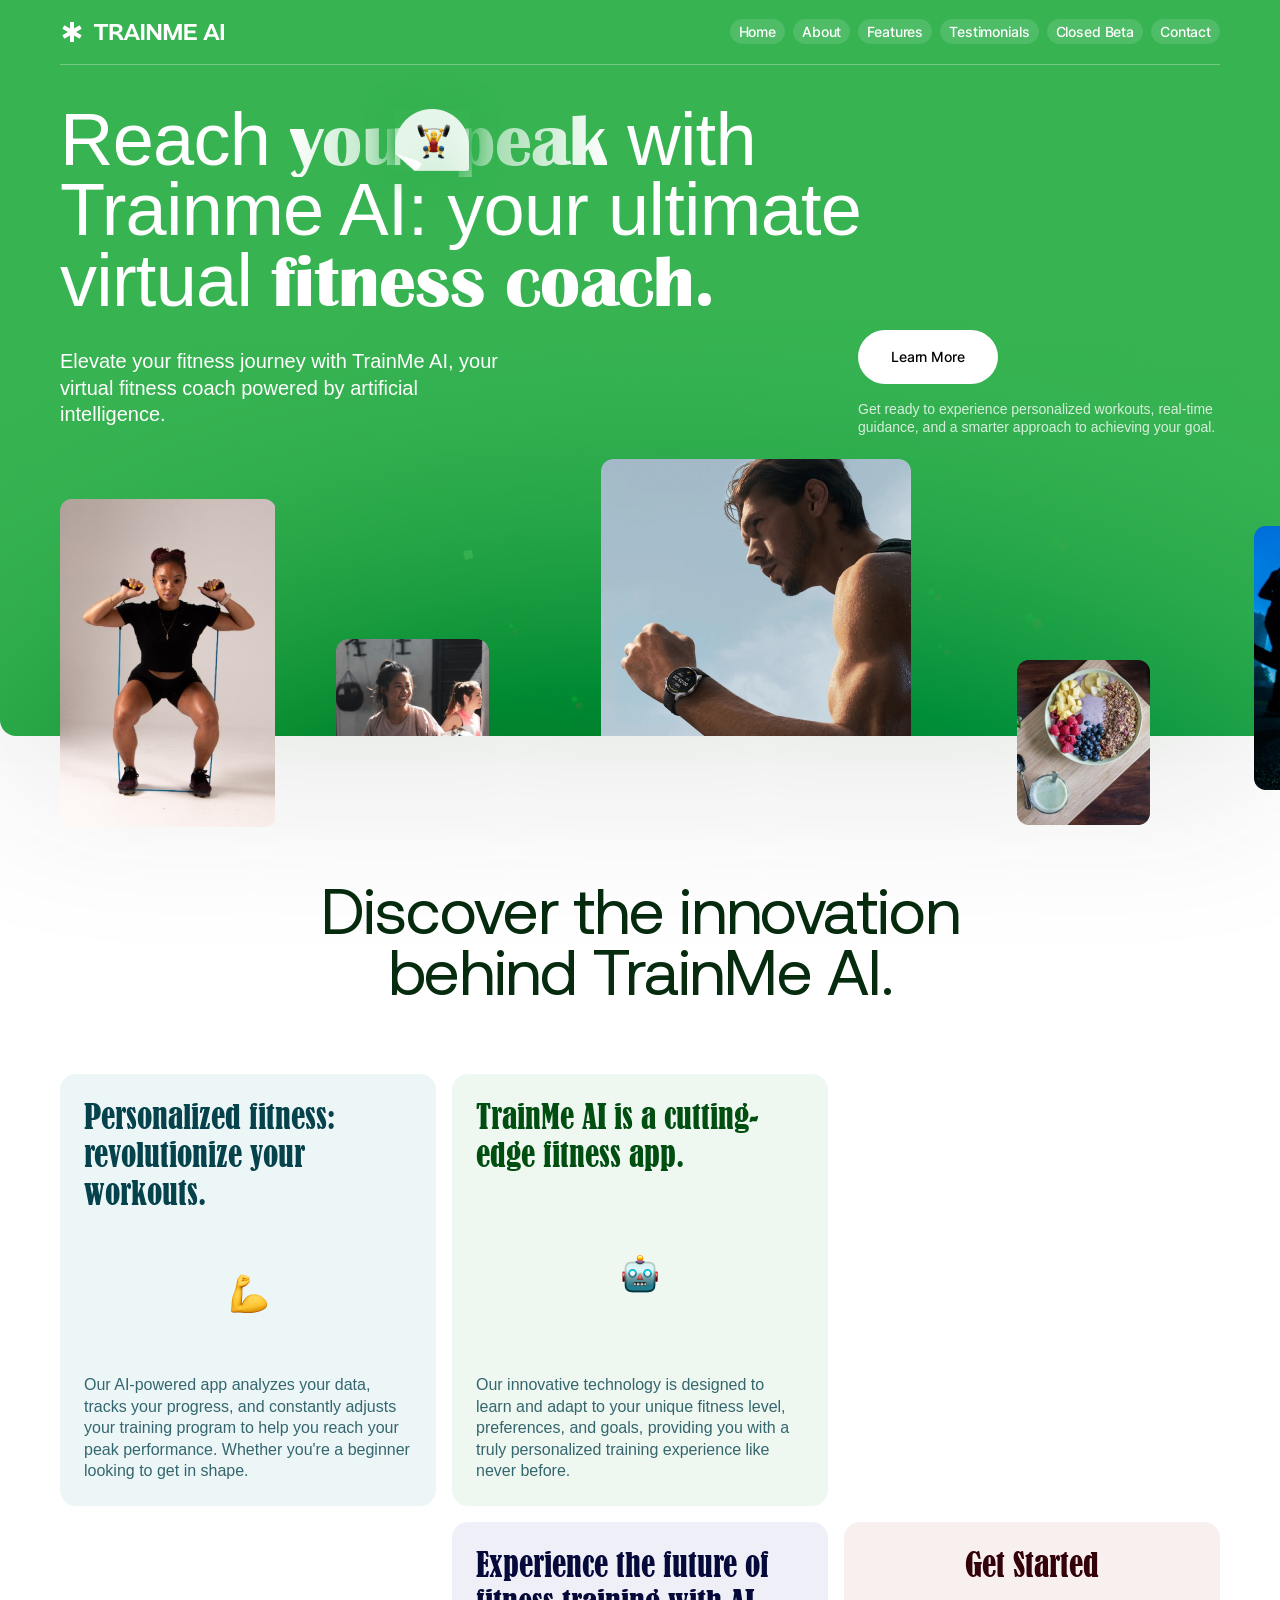
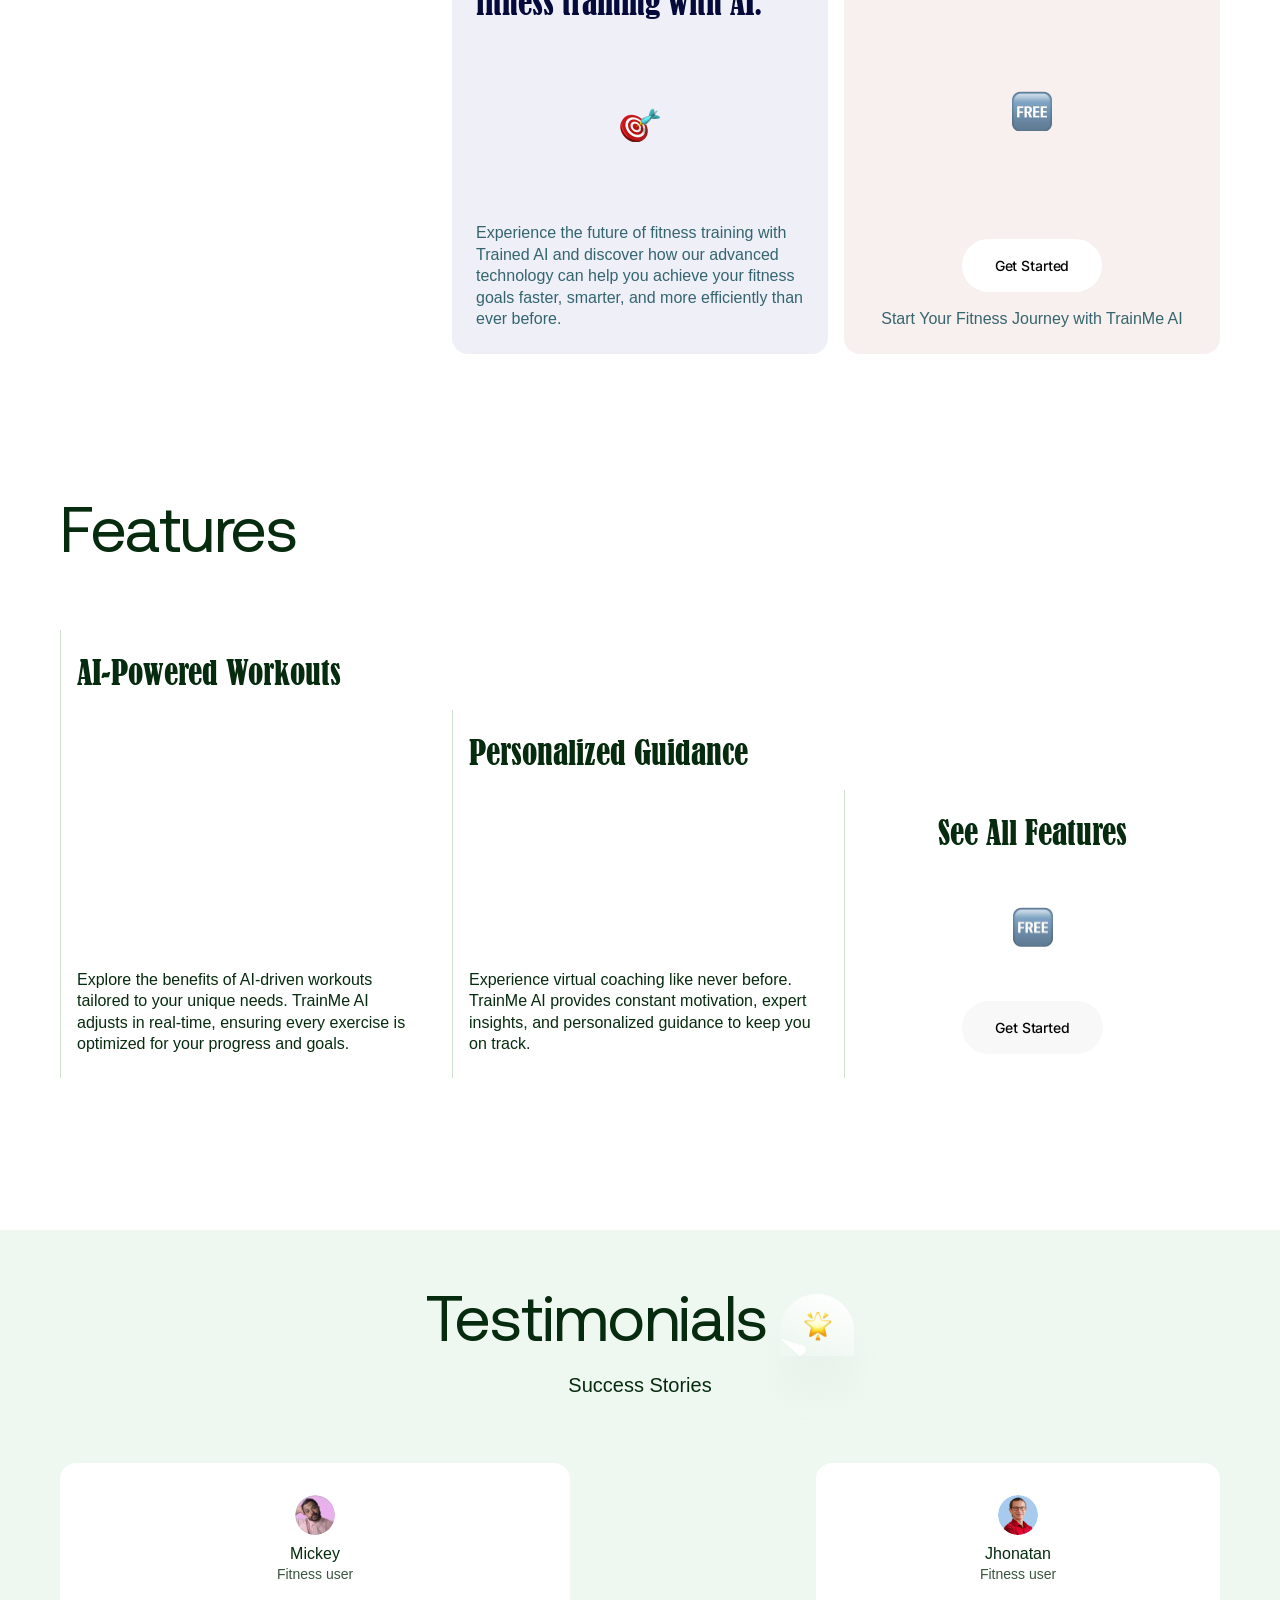
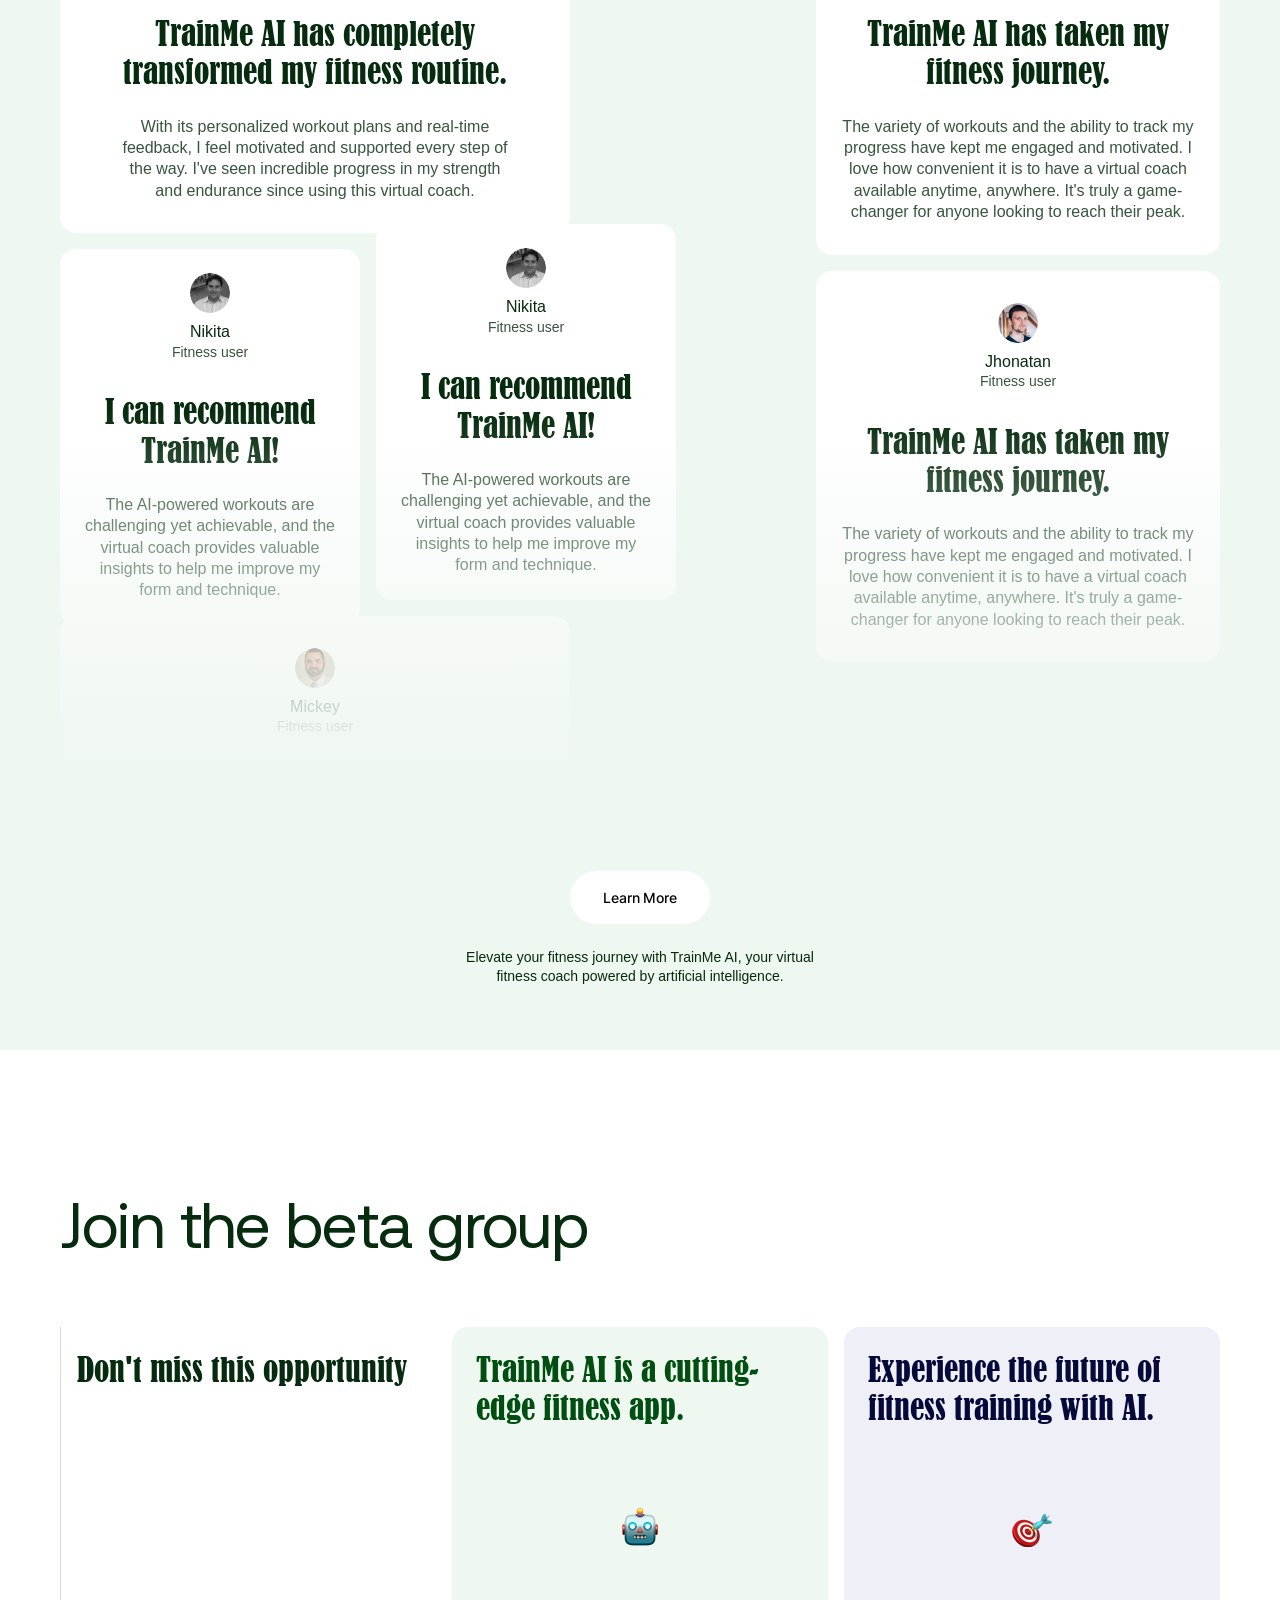
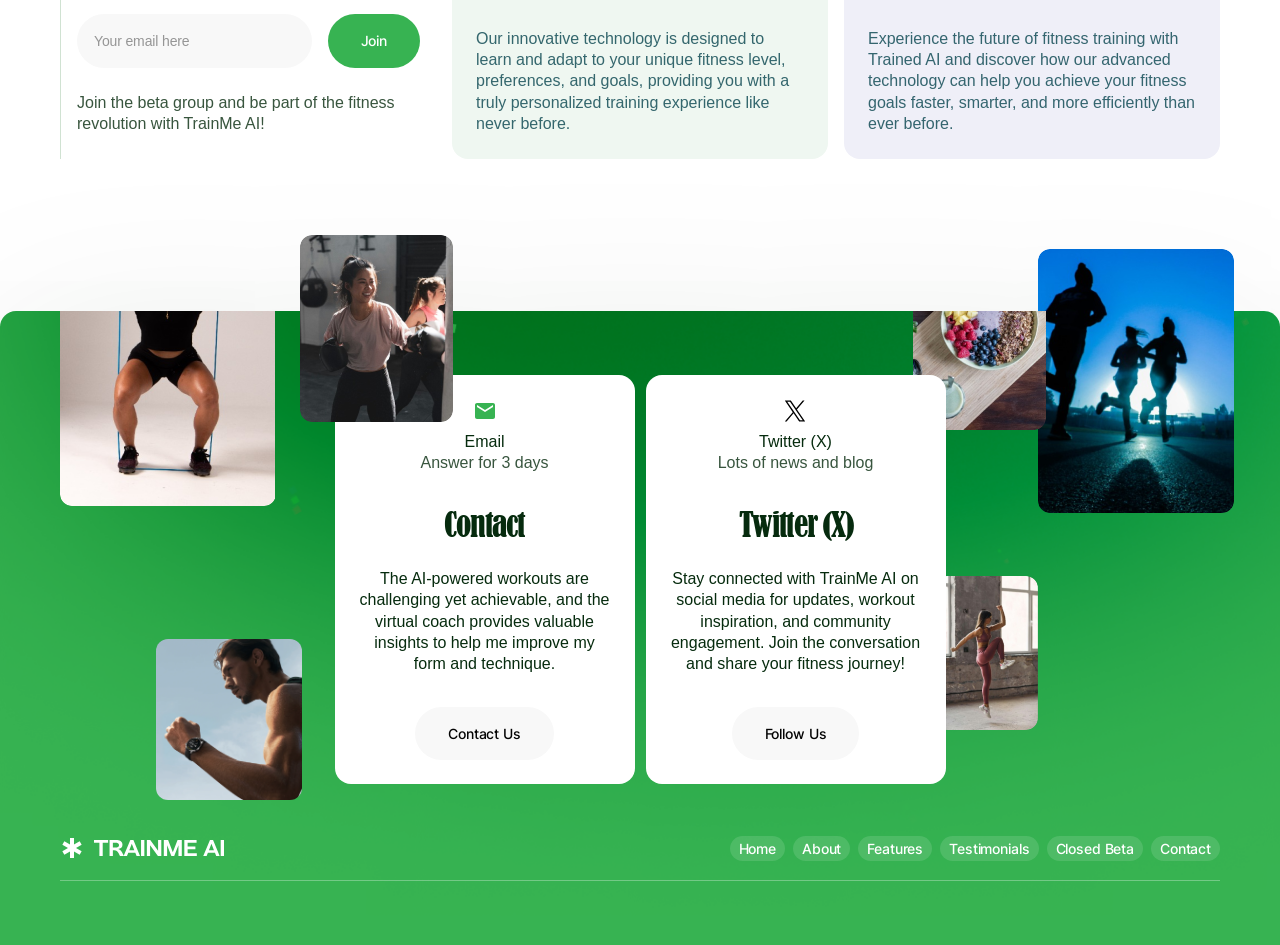
==== commit b0c38969: "verstka" ====
--- a/app/index.html
+++ b/app/index.html
@@ -318,10 +318,16 @@
   </div>
 </section>
 </main>
+<div class="container">
+  <div class="images__footer">
+    <img class="footer__img footer__img--five" src="images/parallax/2.png" alt="fitness people" width="153" height="187">
+  </div>
+  <img class="footer__img footer__img--six" src="images/parallax/5.png" alt="fitness people" width="196" height="264">
+</div>
 <footer class="footer indent" id="footer">
-  <div class="container">
-    <ul class="footer__contacts">
-      <li class="footer__contact">
+  <div class="container container--footer">
+    <div class="footer__contacts">
+      <div class="footer__contact">
         <div class="footer__answer">
           <img class="footer__icon" src="images/icons/email.svg" alt="mail icon" width="24" height="24">
           <span class="footer__service">Email</span>
@@ -333,8 +339,8 @@
           provides valuable insights to help me improve my form and technique.
         </p>
         <button class="btn btn--gray" type="button">Contact Us</button>
-      </li>
-      <li class="footer__contact">
+      </div>
+      <div class="footer__contact">
         <div class="footer__answer">
           <img class="footer__icon" src="images/icons/twitter.svg" alt="mail icon" width="24" height="24">
           <span class="footer__service">Twitter (X)</span>
@@ -346,8 +352,10 @@
           Join the conversation and share your fitness journey!
         </p>
         <button class="btn btn--gray" type="button">Follow Us</button>
-      </li>
-    </ul>
+      </div>
+      <img class="footer__img footer__img--three" src="images/parallax/4.png" alt="fitness people" width="133" height="165">
+      <img class="footer__img footer__img--four" src="images/parallax/6.png" alt="fitness people" width="103" height="154">
+    </div>
     <div class="footer__bottom">
       <a class="logo" href="/">
         <img src="images/icons/logo.svg" alt="logotype" width="164" height="24">
@@ -375,6 +383,10 @@
         </ul>
       </nav>
     </div>
+    <div class="footer__images">
+      <img class="footer__img footer__img--one" src="images/parallax/1.png" alt="fitness people" width="216" height="328">
+      <img class="footer__img footer__img--two" src="images/parallax/3.png" alt="fitness people" width="146" height="161">
+    </div>
   </div>
 </footer>
 <script src="js/main.min.js" type="module" defer></script>
--- a/app/css/style.min.css
+++ b/app/css/style.min.css
@@ -1 +1 @@
-html{-webkit-box-sizing:border-box;box-sizing:border-box;scroll-behavior:smooth}*,*::before,*::after{-webkit-box-sizing:inherit;box-sizing:inherit}a{text-decoration:none;color:inherit;outline:rgba(0,0,0,0)}ul,ol{padding:0}ul{list-style:none}body,h1,h2,h3,h4,h5,h6,p,ul,ol,blockquote{margin:0}img{max-width:100%;display:block}input,button,textarea,select{font:inherit;padding:0;background-color:rgba(0,0,0,0);outline:rgba(0,0,0,0);border:none;-webkit-appearance:none;-moz-appearance:none;appearance:none}button{cursor:pointer;display:inline-block}address,cite{font-style:normal}input[type=number]::-webkit-inner-spin-button,input[type=number]::-webkit-outer-spin-button{-webkit-appearance:none;margin:0}input:-webkit-autofill,input:-webkit-autofill:hover,input:-webkit-autofill:focus,input:-webkit-autofill:active{-webkit-background-clip:text;-webkit-text-fill-color:#fff}svg,path,circle{-webkit-transition:all .4s;transition:all .4s}@font-face{font-family:"Inter";src:url("../fonts/Inter-Regular.woff2") format("woff2"),url("../fonts/Inter-Regular.woff") format("woff");font-weight:400;font-display:swap;font-style:normal}@font-face{font-family:"Inter";src:url("../fonts/Inter-Medium.woff2") format("woff2"),url("../fonts/Inter-Medium.woff") format("woff");font-weight:500;font-display:swap;font-style:normal}@font-face{font-family:"SFProDisplay";src:url("../fonts/SFProDisplay-Regular.woff2") format("woff2"),url("../fonts/SFProDisplay-Regular.woff") format("woff");font-weight:400;font-display:swap;font-style:normal}@font-face{font-family:"Aeonik Pro";src:url("../fonts/AeonikPro-Regular.woff2") format("woff2"),url("../fonts/AeonikPro-Regular.woff") format("woff");font-weight:400;font-style:normal;font-display:swap}@font-face{font-family:"Aeonik Pro";src:url("../fonts/AeonikPro-Medium.woff2") format("woff2"),url("../fonts/AeonikPro-Medium.woff") format("woff");font-weight:500;font-style:normal;font-display:swap}@font-face{font-family:"Aeonik Pro";src:url("../fonts/AeonikPro-Bold.woff2") format("woff2"),url("../fonts/AeonikPro-Bold.woff") format("woff");font-weight:bold;font-style:normal;font-display:swap}@font-face{font-family:"Bernard MT Condensed";src:url("../fonts/BernardMT-Condensed.woff2") format("woff2"),url("../fonts/BernardMT-Condensed.woff") format("woff");font-weight:normal;font-style:normal;font-display:swap}@font-face{font-family:"Britannic";src:url("../fonts/BritannicBold.woff2") format("woff2"),url("../fonts/BritannicBold.woff") format("woff");font-weight:bold;font-style:normal;font-display:swap}.body{font-family:"SF Pro Display",sans-serif;font-weight:400;font-size:16px;line-height:1.34;color:#062b0e;background-color:#fff;position:relative;overflow-x:hidden;will-change:scroll-position}.body--active{overflow:hidden}.container{max-width:1368px;padding:0 60px;margin:0 auto;width:100%}@media(max-width: 1200px){.container{padding:0 30px}}@media(max-width: 992px){.container{padding:0 20px}}@media(max-width: 468px){.container{padding:0 15px}}.indent{margin-top:152px}.logo{-webkit-transition:opacity .3s,outline .3s;transition:opacity .3s,outline .3s;border-radius:3px}.logo:hover{opacity:.5}.logo:focus{outline:2px solid #fff}.logo img{background-repeat:no-repeat;-o-object-fit:cover;object-fit:cover;-o-object-position:center;object-position:center}.sr-only{position:absolute;width:1px;height:1px;margin:-1px;border:0;padding:0;white-space:nowrap;-webkit-clip-path:inset(100%);clip-path:inset(100%);clip:rect(0 0 0 0);overflow:hidden}::-webkit-scrollbar{width:5px}::-webkit-scrollbar-track{background-color:rgba(55,179,82,.3)}::-webkit-scrollbar-thumb,::selection{background-color:#014e11}::-moz-selection{color:#fff}::selection{color:#fff}.menu-btn{height:48px;width:48px;cursor:pointer;z-index:1000;display:none;position:relative;border-radius:50%;padding:18px 16px;-webkit-transition:all .4s;transition:all .4s;background-color:#f8f8f8}@media(max-width: 1160px){.menu-btn{display:block}}.menu-btn:hover{background-color:#37b352}.menu-btn:hover .menu-btn__line,.menu-btn:hover .menu-btn__line::after,.menu-btn:hover .menu-btn__line::before{background-color:#fff}.menu-btn:focus{background-color:#37b352}@media(max-width: 800px){.menu-btn{display:-webkit-box;display:-ms-flexbox;display:flex;-webkit-box-align:center;-ms-flex-align:center;align-items:center;-webkit-box-pack:center;-ms-flex-pack:center;justify-content:center}}.menu-btn__line,.menu-btn__line::after,.menu-btn__line::before{background-color:#030303;content:"";left:0;top:0;width:15px;height:2px;-webkit-transition:all .4s;transition:all .4s}.menu-btn__line::after,.menu-btn__line::before{position:absolute}.menu-btn__line{position:relative;display:-webkit-box;display:-ms-flexbox;display:flex}.menu-btn__line::before{margin-top:-6px}.menu-btn__line::after{margin-top:6px}.menu-btn.active{background-color:#37b352}.menu-btn.active .menu-btn__line{background:rgba(0,0,0,0);-webkit-transition:all .4s;transition:all .4s;-webkit-transform:rotate(-90deg);-ms-transform:rotate(-90deg);transform:rotate(-90deg)}.menu-btn.active .menu-btn__line::before{margin-top:0;-webkit-transform:rotate(-45deg);-ms-transform:rotate(-45deg);transform:rotate(-45deg);-webkit-transition-delay:.4s;transition-delay:.4s;background-color:#fff}.menu-btn.active .menu-btn__line::after{margin-top:0;-webkit-transform:rotate(45deg);-ms-transform:rotate(45deg);transform:rotate(45deg);-webkit-transition-delay:.4s;transition-delay:.4s;background-color:#fff}.btn{font-family:"Inter",sans-serif;display:inline-block;max-width:-webkit-max-content;max-width:-moz-max-content;max-width:max-content;font-size:14px;line-height:1.4;color:#030303;border-radius:40px;font-weight:500;padding:16px 32px;background-color:#fff;border:1px solid rgba(0,0,0,0);letter-spacing:-0.14px;-webkit-transition:background-color .4s,border .4s,color .4s,opacity .4s;transition:background-color .4s,border .4s,color .4s,opacity .4s}.btn:hover{background-color:rgba(0,0,0,0);border-color:#030303}.btn:focus{opacity:.5}.btn--gray{background-color:#f8f8f8}.btn--green{background-color:#37b352;color:#fff}.btn--green:hover{background-color:rgba(0,0,0,0);border-color:#37b352;color:#030303}.input{border-radius:40px;padding:16px;background-color:#f8f8f8;font-weight:500;font-size:14px;width:100%;letter-spacing:-0.14px;height:100%;border:1px solid rgba(0,0,0,0);-webkit-transition:border .4s,background-color .4s;transition:border .4s,background-color .4s}.input:hover{background-color:#eff7f1}.input:focus{border-color:#37b352}.input::-webkit-input-placeholder{font-weight:500;color:rgba(3,3,3,.4)}.input::-moz-placeholder{font-weight:500;color:rgba(3,3,3,.4)}.input:-ms-input-placeholder{font-weight:500;color:rgba(3,3,3,.4)}.input::-ms-input-placeholder{font-weight:500;color:rgba(3,3,3,.4)}.input::placeholder{font-weight:500;color:rgba(3,3,3,.4)}.title{font-family:"Aeonik Pro",sans-serif;font-size:64px;letter-spacing:-1.28px;line-height:.95;font-weight:400;margin-bottom:64px;max-width:614px;width:100%}.title--center{text-align:center;margin:0 auto 64px}.title--decor{display:-webkit-box;display:-ms-flexbox;display:flex;-webkit-box-align:center;-ms-flex-align:center;align-items:center;gap:14px;-webkit-box-pack:center;-ms-flex-pack:center;justify-content:center}.title img{background-repeat:no-repeat;-o-object-fit:cover;object-fit:cover;-o-object-position:center;object-position:center;-webkit-box-shadow:0 40px 32px 0 rgba(195,215,200,.12);box-shadow:0 40px 32px 0 rgba(195,215,200,.12)}.title-small{font-size:32px;font-weight:400;line-height:1.19;font-family:"Bernard MT Condensed",sans-serif;color:#062b0e}.title-small--center{text-align:center}.header{background-repeat:no-repeat;background-position:center center;background-size:cover;min-height:736px;border-radius:0 0 16px 16px;background-image:url("../images/hero.png");-webkit-box-shadow:0 40px 186.2px 0 rgba(23,43,27,.13);box-shadow:0 40px 186.2px 0 rgba(23,43,27,.13);color:#fff;position:relative;overflow:hidden}.header__container{position:relative}.header__top{display:-webkit-box;display:-ms-flexbox;display:flex;-webkit-box-pack:justify;-ms-flex-pack:justify;justify-content:space-between;-webkit-box-align:center;-ms-flex-align:center;align-items:center;gap:30px;padding:20px 0;border-bottom:1px solid rgba(255,255,255,.3);margin-bottom:40px}.header__list{display:-webkit-box;display:-ms-flexbox;display:flex;-webkit-box-pack:justify;-ms-flex-pack:justify;justify-content:space-between;-webkit-box-align:center;-ms-flex-align:center;align-items:center;gap:8px}.header__link{font-size:14px;font-weight:500;letter-spacing:-0.14px;font-family:"Inter",sans-serif;line-height:1.4;padding:4px 9px;background-color:rgba(255,255,255,.12);border-radius:40px;-webkit-transition:color .4s,background-color .4s,opacity .4s;transition:color .4s,background-color .4s,opacity .4s}.header__link:hover{background-color:#fff;color:#014e11}.header__link:focus{opacity:.5}.header__title{margin-bottom:32px;font-size:74px;font-weight:500;letter-spacing:-0.01em;line-height:.95;max-width:830px}.header__title--decor{position:relative;background:-webkit-gradient(linear, left top, right top, from(#fff), color-stop(50%, rgba(255, 255, 255, 0.38)), to(#fff));background:linear-gradient(90deg, #fff 0%, rgba(255, 255, 255, 0.38) 50%, #fff 100%);background-clip:text;-webkit-background-clip:text;-webkit-text-fill-color:rgba(0,0,0,0)}.header__title--decor::before{background-repeat:no-repeat;background-position:center center;background-size:cover;content:"";position:absolute;top:50%;left:50%;-webkit-transform:translate(-50%, -50%);-ms-transform:translate(-50%, -50%);transform:translate(-50%, -50%);left:44.6%;position:absolute;background-image:url("../images/icons/sticker.png");width:74px;height:62px;-webkit-box-shadow:0 0 26px 0 #34b150,0 0 26px 0 #34b150;box-shadow:0 0 26px 0 #34b150,0 0 26px 0 #34b150}.header__title--britannic{font-family:"Britannic",sans-serif}.header__subtext{max-width:445px;font-size:20px}.header__info{display:-webkit-box;display:-ms-flexbox;display:flex;-webkit-box-orient:vertical;-webkit-box-direction:normal;-ms-flex-direction:column;flex-direction:column;gap:16px;max-width:362px;font-size:14px;position:absolute;right:60px;top:330px}.header__info p{color:rgba(255,255,255,.8)}.header__images{display:-webkit-box;display:-ms-flexbox;display:flex;position:absolute;bottom:-92px}.header__images img{background-repeat:no-repeat;-o-object-fit:cover;object-fit:cover;-o-object-position:center;object-position:center;border-radius:12px}.header__img{position:relative}.header__img--one{top:-237px}.header__img--two{margin-left:276px;bottom:-150px}.header__img--three{margin-left:112px;top:-30px}.header__img--four{right:190px;top:-76px;position:absolute}.header__img--five{position:absolute;right:-110px;top:-210px}.header__more:hover{border-color:#fff;color:#fff}.header__decor{width:100%;position:absolute}.images__header{position:relative}.footer{background-repeat:no-repeat;background-position:center center;background-size:cover;padding:64px 0;background-image:url("../images/hero-footer.png");-webkit-box-shadow:0 40px 186px 0 rgba(23,43,27,.13);box-shadow:0 40px 186px 0 rgba(23,43,27,.13)}.footer__contacts{display:-ms-grid;display:grid;-ms-grid-columns:(1fr)[2];grid-template-columns:repeat(2, 1fr);gap:11px;max-width:611px;margin:0 auto 52px}.footer__contact{border-radius:16px;padding:24px;background-color:#fff;display:-webkit-box;display:-ms-flexbox;display:flex;-webkit-box-orient:vertical;-webkit-box-direction:normal;-ms-flex-direction:column;flex-direction:column;gap:0px;-webkit-box-align:center;-ms-flex-align:center;align-items:center;text-align:center}.footer__answer{display:-webkit-box;display:-ms-flexbox;display:flex;-webkit-box-orient:vertical;-webkit-box-direction:normal;-ms-flex-direction:column;flex-direction:column;gap:0px;-webkit-box-align:center;-ms-flex-align:center;align-items:center;margin-bottom:32px}.footer__icon{background-repeat:no-repeat;-o-object-fit:cover;object-fit:cover;-o-object-position:center;object-position:center;margin-bottom:8px}.footer__answer-day{color:rgba(6,43,14,.8)}.footer__text{margin-bottom:32px}.footer .title{margin-bottom:24px}.footer__bottom{display:-webkit-box;display:-ms-flexbox;display:flex;-webkit-box-pack:justify;-ms-flex-pack:justify;justify-content:space-between;-webkit-box-align:center;-ms-flex-align:center;align-items:center;gap:30px;padding-bottom:20px;border-bottom:1px solid rgba(255,255,255,.3)}.footer__list{display:-webkit-box;display:-ms-flexbox;display:flex;-webkit-box-pack:justify;-ms-flex-pack:justify;justify-content:space-between;-webkit-box-align:center;-ms-flex-align:center;align-items:center;gap:8px}.footer__link{font-size:14px;font-weight:500;letter-spacing:-0.14px;font-family:"Inter",sans-serif;line-height:1.4;padding:4px 9px;background-color:rgba(255,255,255,.12);border-radius:40px;color:#fff;-webkit-transition:color .4s,background-color .4s,opacity .4s;transition:color .4s,background-color .4s,opacity .4s}.footer__link:hover{background-color:#fff;color:#014e11}.footer__link:focus{opacity:.5}.card{padding:24px;border-radius:16px;min-height:432px;-webkit-box-align:stretch;-ms-flex-align:stretch;align-items:stretch;-webkit-box-pack:justify;-ms-flex-pack:justify;justify-content:space-between;display:-webkit-box;display:-ms-flexbox;display:flex;-webkit-box-orient:vertical;-webkit-box-direction:normal;-ms-flex-direction:column;flex-direction:column;gap:30px;background-color:#eff7f1}.card--azure{background-color:#edf6f7}.card--blue{background-color:#efeff8}.card--red{background-color:#f8efef}.card--high{min-height:600px}.card__title{color:#014e11}.card__title--azure{color:#05424c}.card__title--blue{color:#060a3a}.card__title--red{color:#34030a}.card__icon{background-repeat:no-repeat;-o-object-fit:cover;object-fit:cover;-o-object-position:center;object-position:center;margin:0 auto}.card__text{color:rgba(1,78,17,.8)}.card__text--azure{color:rgba(5,66,76,.8)}.card__text--blue{color:rgba(6,10,58,.8)}.card__text--red{color:rgba(52,3,10,.8)}.card__action{text-align:center;display:-webkit-box;display:-ms-flexbox;display:flex;-webkit-box-orient:vertical;-webkit-box-direction:normal;-ms-flex-direction:column;flex-direction:column;gap:16px;-webkit-box-align:center;-ms-flex-align:center;align-items:center}.innovation__title{max-width:703px}.innovation__list{display:-webkit-box;display:-ms-flexbox;display:flex;-webkit-box-orient:vertical;-webkit-box-direction:normal;-ms-flex-direction:column;flex-direction:column;gap:16px}.innovation__row{display:-ms-grid;display:grid;-ms-grid-columns:(1fr)[3];grid-template-columns:repeat(3, 1fr);grid-gap:16px}.features__list{display:-ms-grid;display:grid;-ms-grid-columns:(1fr)[3];grid-template-columns:repeat(3, 1fr);grid-gap:16px;-webkit-box-align:end;-ms-flex-align:end;align-items:flex-end}.features__item{padding:24px 16px;border-left:1px solid #d0e2d2;display:-webkit-box;display:-ms-flexbox;display:flex;-webkit-box-orient:vertical;-webkit-box-direction:normal;-ms-flex-direction:column;flex-direction:column;-webkit-box-pack:justify;-ms-flex-pack:justify;justify-content:space-between;gap:30px}.features__item--high{min-height:448px}.features__item--middle{min-height:368px}.features__item--small{min-height:288px;-webkit-box-align:center;-ms-flex-align:center;align-items:center}.testimonials{background-color:#eff7f1;padding:64px 0;position:relative}.testimonials .title{margin-bottom:0}.testimonials__top{display:-webkit-box;display:-ms-flexbox;display:flex;-webkit-box-orient:vertical;-webkit-box-direction:normal;-ms-flex-direction:column;flex-direction:column;gap:16px;-webkit-box-align:center;-ms-flex-align:center;align-items:center;margin-bottom:64px}.testimonials__subtext{font-size:20px}.testimonials__content{display:-webkit-box;display:-ms-flexbox;display:flex;gap:16px}.testimonials__row{display:-webkit-box;display:-ms-flexbox;display:flex;-webkit-box-orient:vertical;-webkit-box-direction:normal;-ms-flex-direction:column;flex-direction:column;gap:16px;max-width:404px;width:100%;-webkit-box-align:start;-ms-flex-align:start;align-items:flex-start}.testimonials__row--long{display:-webkit-box;display:-ms-flexbox;display:flex;-ms-flex-wrap:wrap;flex-wrap:wrap;-webkit-box-orient:horizontal;-webkit-box-direction:normal;-ms-flex-direction:row;flex-direction:row;gap:16px;max-width:826px;width:100%}.testimonials__item{background-color:#fff;padding:32px 24px;border-radius:16px;width:100%;max-width:510px}.testimonials__item--short{max-width:300px;padding:24px}.testimonials__item--top{margin-top:-25px}.testimonials__user{display:-webkit-box;display:-ms-flexbox;display:flex;-webkit-box-orient:vertical;-webkit-box-direction:normal;-ms-flex-direction:column;flex-direction:column;gap:0px;-webkit-box-align:center;-ms-flex-align:center;align-items:center;margin-bottom:32px}.testimonials__post{font-size:14px;color:rgba(6,43,14,.8)}.testimonials__avatar{background-repeat:no-repeat;-o-object-fit:cover;object-fit:cover;-o-object-position:center;object-position:center;border-radius:50%;margin-bottom:8px}.testimonials__subtitle{margin-bottom:24px}.testimonials__text{color:rgba(6,43,14,.8);max-width:400px;margin:0 auto;text-align:center}.testimonials__control{display:-webkit-box;display:-ms-flexbox;display:flex;-webkit-box-orient:vertical;-webkit-box-direction:normal;-ms-flex-direction:column;flex-direction:column;gap:24px;-webkit-box-align:center;-ms-flex-align:center;align-items:center;max-width:370px;text-align:center;position:absolute;z-index:20;bottom:64px;left:50%;-webkit-transform:translateX(-50%);-ms-transform:translateX(-50%);transform:translateX(-50%)}.testimonials__info{font-size:14px}.testimonials__overlay{min-height:804px;position:absolute;bottom:0;left:0;width:100%;background:-webkit-gradient(linear, left top, left bottom, color-stop(20.37%, rgba(239, 247, 241, 0)), color-stop(65.16%, #EFF7F1));background:linear-gradient(180deg, rgba(239, 247, 241, 0) 20.37%, #EFF7F1 65.16%)}.beta__content{display:-ms-grid;display:grid;-ms-grid-columns:(1fr)[3];grid-template-columns:repeat(3, 1fr);grid-gap:16px}.beta__item{padding:24px 16px;border-left:1px solid #d0e2d2;display:-webkit-box;display:-ms-flexbox;display:flex;-webkit-box-orient:vertical;-webkit-box-direction:normal;-ms-flex-direction:column;flex-direction:column;-webkit-box-pack:justify;-ms-flex-pack:justify;justify-content:space-between}.beta__form{display:-webkit-box;display:-ms-flexbox;display:flex;-webkit-box-orient:vertical;-webkit-box-direction:normal;-ms-flex-direction:column;flex-direction:column;gap:24px}.beta__filling{display:-webkit-box;display:-ms-flexbox;display:flex;gap:16px}.beta__filling label{width:100%}.beta__text{color:rgba(6,43,14,.8)}+html{-webkit-box-sizing:border-box;box-sizing:border-box;scroll-behavior:smooth}*,*::before,*::after{-webkit-box-sizing:inherit;box-sizing:inherit}a{text-decoration:none;color:inherit;outline:rgba(0,0,0,0)}ul,ol{padding:0}ul{list-style:none}body,h1,h2,h3,h4,h5,h6,p,ul,ol,blockquote{margin:0}img{max-width:100%;display:block}input,button,textarea,select{font:inherit;padding:0;background-color:rgba(0,0,0,0);outline:rgba(0,0,0,0);border:none;-webkit-appearance:none;-moz-appearance:none;appearance:none}button{cursor:pointer;display:inline-block}address,cite{font-style:normal}input[type=number]::-webkit-inner-spin-button,input[type=number]::-webkit-outer-spin-button{-webkit-appearance:none;margin:0}input:-webkit-autofill,input:-webkit-autofill:hover,input:-webkit-autofill:focus,input:-webkit-autofill:active{-webkit-background-clip:text;-webkit-text-fill-color:#fff}svg,path,circle{-webkit-transition:all .4s;transition:all .4s}@font-face{font-family:"Inter";src:url("../fonts/Inter-Regular.woff2") format("woff2"),url("../fonts/Inter-Regular.woff") format("woff");font-weight:400;font-display:swap;font-style:normal}@font-face{font-family:"Inter";src:url("../fonts/Inter-Medium.woff2") format("woff2"),url("../fonts/Inter-Medium.woff") format("woff");font-weight:500;font-display:swap;font-style:normal}@font-face{font-family:"SFProDisplay";src:url("../fonts/SFProDisplay-Regular.woff2") format("woff2"),url("../fonts/SFProDisplay-Regular.woff") format("woff");font-weight:400;font-display:swap;font-style:normal}@font-face{font-family:"Aeonik Pro";src:url("../fonts/AeonikPro-Regular.woff2") format("woff2"),url("../fonts/AeonikPro-Regular.woff") format("woff");font-weight:400;font-style:normal;font-display:swap}@font-face{font-family:"Aeonik Pro";src:url("../fonts/AeonikPro-Medium.woff2") format("woff2"),url("../fonts/AeonikPro-Medium.woff") format("woff");font-weight:500;font-style:normal;font-display:swap}@font-face{font-family:"Aeonik Pro";src:url("../fonts/AeonikPro-Bold.woff2") format("woff2"),url("../fonts/AeonikPro-Bold.woff") format("woff");font-weight:bold;font-style:normal;font-display:swap}@font-face{font-family:"Bernard MT Condensed";src:url("../fonts/BernardMT-Condensed.woff2") format("woff2"),url("../fonts/BernardMT-Condensed.woff") format("woff");font-weight:normal;font-style:normal;font-display:swap}@font-face{font-family:"Britannic";src:url("../fonts/BritannicBold.woff2") format("woff2"),url("../fonts/BritannicBold.woff") format("woff");font-weight:bold;font-style:normal;font-display:swap}.body{font-family:"SF Pro Display",sans-serif;font-weight:400;font-size:16px;line-height:1.34;color:#062b0e;background-color:#fff;position:relative;overflow-x:hidden;will-change:scroll-position}.body--active{overflow:hidden}.container{max-width:1368px;padding:0 60px;margin:0 auto;width:100%}@media(max-width: 1200px){.container{padding:0 30px}}@media(max-width: 992px){.container{padding:0 20px}}@media(max-width: 468px){.container{padding:0 15px}}.container--footer{max-width:1432px}.indent{margin-top:152px}.logo{-webkit-transition:opacity .3s,outline .3s;transition:opacity .3s,outline .3s;border-radius:3px}.logo:hover{opacity:.5}.logo:focus{outline:2px solid #fff}.logo img{background-repeat:no-repeat;-o-object-fit:cover;object-fit:cover;-o-object-position:center;object-position:center}.sr-only{position:absolute;width:1px;height:1px;margin:-1px;border:0;padding:0;white-space:nowrap;-webkit-clip-path:inset(100%);clip-path:inset(100%);clip:rect(0 0 0 0);overflow:hidden}::-webkit-scrollbar{width:5px}::-webkit-scrollbar-track{background-color:rgba(55,179,82,.3)}::-webkit-scrollbar-thumb,::selection{background-color:#014e11}::-moz-selection{color:#fff}::selection{color:#fff}.menu-btn{height:48px;width:48px;cursor:pointer;z-index:1000;display:none;position:relative;border-radius:50%;padding:18px 16px;-webkit-transition:all .4s;transition:all .4s;background-color:#f8f8f8}@media(max-width: 1160px){.menu-btn{display:block}}.menu-btn:hover{background-color:#37b352}.menu-btn:hover .menu-btn__line,.menu-btn:hover .menu-btn__line::after,.menu-btn:hover .menu-btn__line::before{background-color:#fff}.menu-btn:focus{background-color:#37b352}@media(max-width: 800px){.menu-btn{display:-webkit-box;display:-ms-flexbox;display:flex;-webkit-box-align:center;-ms-flex-align:center;align-items:center;-webkit-box-pack:center;-ms-flex-pack:center;justify-content:center}}.menu-btn__line,.menu-btn__line::after,.menu-btn__line::before{background-color:#030303;content:"";left:0;top:0;width:15px;height:2px;-webkit-transition:all .4s;transition:all .4s}.menu-btn__line::after,.menu-btn__line::before{position:absolute}.menu-btn__line{position:relative;display:-webkit-box;display:-ms-flexbox;display:flex}.menu-btn__line::before{margin-top:-6px}.menu-btn__line::after{margin-top:6px}.menu-btn.active{background-color:#37b352}.menu-btn.active .menu-btn__line{background:rgba(0,0,0,0);-webkit-transition:all .4s;transition:all .4s;-webkit-transform:rotate(-90deg);-ms-transform:rotate(-90deg);transform:rotate(-90deg)}.menu-btn.active .menu-btn__line::before{margin-top:0;-webkit-transform:rotate(-45deg);-ms-transform:rotate(-45deg);transform:rotate(-45deg);-webkit-transition-delay:.4s;transition-delay:.4s;background-color:#fff}.menu-btn.active .menu-btn__line::after{margin-top:0;-webkit-transform:rotate(45deg);-ms-transform:rotate(45deg);transform:rotate(45deg);-webkit-transition-delay:.4s;transition-delay:.4s;background-color:#fff}.btn{font-family:"Inter",sans-serif;display:inline-block;max-width:-webkit-max-content;max-width:-moz-max-content;max-width:max-content;font-size:14px;line-height:1.4;color:#030303;border-radius:40px;font-weight:500;padding:16px 32px;background-color:#fff;border:1px solid rgba(0,0,0,0);letter-spacing:-0.14px;-webkit-transition:background-color .4s,border .4s,color .4s,opacity .4s;transition:background-color .4s,border .4s,color .4s,opacity .4s}.btn:hover{background-color:rgba(0,0,0,0);border-color:#030303}.btn:focus{opacity:.5}.btn--gray{background-color:#f8f8f8}.btn--green{background-color:#37b352;color:#fff}.btn--green:hover{background-color:rgba(0,0,0,0);border-color:#37b352;color:#030303}.input{border-radius:40px;padding:16px;background-color:#f8f8f8;font-weight:500;font-size:14px;width:100%;letter-spacing:-0.14px;height:100%;border:1px solid rgba(0,0,0,0);-webkit-transition:border .4s,background-color .4s;transition:border .4s,background-color .4s}.input:hover{background-color:#eff7f1}.input:focus{border-color:#37b352}.input::-webkit-input-placeholder{font-weight:500;color:rgba(3,3,3,.4)}.input::-moz-placeholder{font-weight:500;color:rgba(3,3,3,.4)}.input:-ms-input-placeholder{font-weight:500;color:rgba(3,3,3,.4)}.input::-ms-input-placeholder{font-weight:500;color:rgba(3,3,3,.4)}.input::placeholder{font-weight:500;color:rgba(3,3,3,.4)}.title{font-family:"Aeonik Pro",sans-serif;font-size:64px;letter-spacing:-1.28px;line-height:.95;font-weight:400;margin-bottom:64px;max-width:614px;width:100%}.title--center{text-align:center;margin:0 auto 64px}.title--decor{display:-webkit-box;display:-ms-flexbox;display:flex;-webkit-box-align:center;-ms-flex-align:center;align-items:center;gap:14px;-webkit-box-pack:center;-ms-flex-pack:center;justify-content:center}.title img{background-repeat:no-repeat;-o-object-fit:cover;object-fit:cover;-o-object-position:center;object-position:center;-webkit-box-shadow:0 40px 32px 0 rgba(195,215,200,.12);box-shadow:0 40px 32px 0 rgba(195,215,200,.12)}.title-small{font-size:32px;font-weight:400;line-height:1.19;font-family:"Bernard MT Condensed",sans-serif;color:#062b0e}.title-small--center{text-align:center}.header{background-repeat:no-repeat;background-position:center center;background-size:cover;min-height:736px;border-radius:0 0 16px 16px;background-image:url("../images/hero.png");-webkit-box-shadow:0 40px 186.2px 0 rgba(23,43,27,.13);box-shadow:0 40px 186.2px 0 rgba(23,43,27,.13);color:#fff;position:relative;overflow:hidden}.header__container{position:relative}.header__top{display:-webkit-box;display:-ms-flexbox;display:flex;-webkit-box-pack:justify;-ms-flex-pack:justify;justify-content:space-between;-webkit-box-align:center;-ms-flex-align:center;align-items:center;gap:30px;padding:20px 0;border-bottom:1px solid rgba(255,255,255,.3);margin-bottom:40px}.header__list{display:-webkit-box;display:-ms-flexbox;display:flex;-webkit-box-pack:justify;-ms-flex-pack:justify;justify-content:space-between;-webkit-box-align:center;-ms-flex-align:center;align-items:center;gap:8px}.header__link{font-size:14px;font-weight:500;letter-spacing:-0.14px;font-family:"Inter",sans-serif;line-height:1.4;padding:4px 9px;background-color:rgba(255,255,255,.12);border-radius:40px;-webkit-transition:color .4s,background-color .4s,opacity .4s;transition:color .4s,background-color .4s,opacity .4s}.header__link:hover{background-color:#fff;color:#014e11}.header__link:focus{opacity:.5}.header__title{margin-bottom:32px;font-size:74px;font-weight:500;letter-spacing:-0.01em;line-height:.95;max-width:830px}.header__title--decor{position:relative;background:-webkit-gradient(linear, left top, right top, from(#fff), color-stop(50%, rgba(255, 255, 255, 0.38)), to(#fff));background:linear-gradient(90deg, #fff 0%, rgba(255, 255, 255, 0.38) 50%, #fff 100%);background-clip:text;-webkit-background-clip:text;-webkit-text-fill-color:rgba(0,0,0,0)}.header__title--decor::before{background-repeat:no-repeat;background-position:center center;background-size:cover;content:"";position:absolute;top:50%;left:50%;-webkit-transform:translate(-50%, -50%);-ms-transform:translate(-50%, -50%);transform:translate(-50%, -50%);left:44.6%;position:absolute;background-image:url("../images/icons/sticker.png");width:74px;height:62px;-webkit-box-shadow:0 0 26px 0 #34b150,0 0 26px 0 #34b150;box-shadow:0 0 26px 0 #34b150,0 0 26px 0 #34b150}.header__title--britannic{font-family:"Britannic",sans-serif}.header__subtext{max-width:445px;font-size:20px}.header__info{display:-webkit-box;display:-ms-flexbox;display:flex;-webkit-box-orient:vertical;-webkit-box-direction:normal;-ms-flex-direction:column;flex-direction:column;gap:16px;max-width:362px;font-size:14px;position:absolute;right:60px;top:330px}.header__info p{color:rgba(255,255,255,.8)}.header__images{display:-webkit-box;display:-ms-flexbox;display:flex;position:absolute;bottom:-92px}.header__images img{background-repeat:no-repeat;-o-object-fit:cover;object-fit:cover;-o-object-position:center;object-position:center;border-radius:12px}.header__img{position:relative}.header__img--one{top:-237px}.header__img--two{margin-left:276px;bottom:-150px}.header__img--three{margin-left:112px;top:-30px}.header__img--four{right:190px;top:-76px;position:absolute}.header__img--five{position:absolute;right:-110px;top:-210px}.header__more:hover{border-color:#fff;color:#fff}.header__decor{width:100%;position:absolute}.images__header{position:relative}.footer{background-repeat:no-repeat;background-position:center center;background-size:cover;position:relative;padding:64px 0;background-image:url("../images/hero-footer.png");-webkit-box-shadow:0 40px 186px 0 rgba(23,43,27,.13);box-shadow:0 40px 186px 0 rgba(23,43,27,.13);overflow:hidden;border-radius:16px 16px 0 0}.footer__contacts{display:-ms-grid;display:grid;-ms-grid-columns:(1fr)[2];grid-template-columns:repeat(2, 1fr);gap:11px;max-width:611px;margin:0 auto 52px;position:relative;z-index:20}.footer__contact{border-radius:16px;padding:24px;background-color:#fff;display:-webkit-box;display:-ms-flexbox;display:flex;-webkit-box-orient:vertical;-webkit-box-direction:normal;-ms-flex-direction:column;flex-direction:column;gap:0px;-webkit-box-align:center;-ms-flex-align:center;align-items:center;text-align:center;position:relative;z-index:3}.footer__answer{display:-webkit-box;display:-ms-flexbox;display:flex;-webkit-box-orient:vertical;-webkit-box-direction:normal;-ms-flex-direction:column;flex-direction:column;gap:0px;-webkit-box-align:center;-ms-flex-align:center;align-items:center;margin-bottom:32px}.footer__icon{background-repeat:no-repeat;-o-object-fit:cover;object-fit:cover;-o-object-position:center;object-position:center;margin-bottom:8px}.footer__answer-day{color:rgba(6,43,14,.8)}.footer__text{margin-bottom:32px}.footer .title{margin-bottom:24px}.footer__bottom{display:-webkit-box;display:-ms-flexbox;display:flex;-webkit-box-pack:justify;-ms-flex-pack:justify;justify-content:space-between;-webkit-box-align:center;-ms-flex-align:center;align-items:center;gap:30px;padding-bottom:20px;border-bottom:1px solid rgba(255,255,255,.3)}.footer__list{display:-webkit-box;display:-ms-flexbox;display:flex;-webkit-box-pack:justify;-ms-flex-pack:justify;justify-content:space-between;-webkit-box-align:center;-ms-flex-align:center;align-items:center;gap:8px}.footer__link{font-size:14px;font-weight:500;letter-spacing:-0.14px;font-family:"Inter",sans-serif;line-height:1.4;padding:4px 9px;background-color:rgba(255,255,255,.12);border-radius:40px;color:#fff;-webkit-transition:color .4s,background-color .4s,opacity .4s;transition:color .4s,background-color .4s,opacity .4s}.footer__link:hover{background-color:#fff;color:#014e11}.footer__link:focus{opacity:.5}.footer__images{top:0;position:absolute;z-index:0}.footer__img{background-repeat:no-repeat;-o-object-fit:cover;object-fit:cover;-o-object-position:center;object-position:center;position:relative;border-radius:12px}.footer__img--one{top:-133px}.footer__img--two{left:96px}.footer__img--three{position:absolute;right:-100px;top:-110px}.footer__img--four{position:absolute;right:-92px;bottom:54px;z-index:0}.footer__img--five{left:240px;top:76px}.footer__img--six{position:absolute;right:70px;-webkit-transform:translateY(90px);-ms-transform:translateY(90px);transform:translateY(90px);width:196px;z-index:20}@media(max-width: 1520px){.footer__img--six{right:58px}}@media(max-width: 1440px){.footer__img--six{right:46px}}.footer__right{position:absolute}.images__footer{position:absolute;z-index:300}.card{padding:24px;border-radius:16px;min-height:432px;-webkit-box-align:stretch;-ms-flex-align:stretch;align-items:stretch;-webkit-box-pack:justify;-ms-flex-pack:justify;justify-content:space-between;display:-webkit-box;display:-ms-flexbox;display:flex;-webkit-box-orient:vertical;-webkit-box-direction:normal;-ms-flex-direction:column;flex-direction:column;gap:30px;background-color:#eff7f1}.card--azure{background-color:#edf6f7}.card--blue{background-color:#efeff8}.card--red{background-color:#f8efef}.card--high{min-height:600px}.card__title{color:#014e11}.card__title--azure{color:#05424c}.card__title--blue{color:#060a3a}.card__title--red{color:#34030a}.card__icon{background-repeat:no-repeat;-o-object-fit:cover;object-fit:cover;-o-object-position:center;object-position:center;margin:0 auto}.card__text{color:rgba(1,78,17,.8)}.card__text--azure{color:rgba(5,66,76,.8)}.card__text--blue{color:rgba(6,10,58,.8)}.card__text--red{color:rgba(52,3,10,.8)}.card__action{text-align:center;display:-webkit-box;display:-ms-flexbox;display:flex;-webkit-box-orient:vertical;-webkit-box-direction:normal;-ms-flex-direction:column;flex-direction:column;gap:16px;-webkit-box-align:center;-ms-flex-align:center;align-items:center}.innovation__title{max-width:703px}.innovation__list{display:-webkit-box;display:-ms-flexbox;display:flex;-webkit-box-orient:vertical;-webkit-box-direction:normal;-ms-flex-direction:column;flex-direction:column;gap:16px}.innovation__row{display:-ms-grid;display:grid;-ms-grid-columns:(1fr)[3];grid-template-columns:repeat(3, 1fr);grid-gap:16px}.features__list{display:-ms-grid;display:grid;-ms-grid-columns:(1fr)[3];grid-template-columns:repeat(3, 1fr);grid-gap:16px;-webkit-box-align:end;-ms-flex-align:end;align-items:flex-end}.features__item{padding:24px 16px;border-left:1px solid #d0e2d2;display:-webkit-box;display:-ms-flexbox;display:flex;-webkit-box-orient:vertical;-webkit-box-direction:normal;-ms-flex-direction:column;flex-direction:column;-webkit-box-pack:justify;-ms-flex-pack:justify;justify-content:space-between;gap:30px}.features__item--high{min-height:448px}.features__item--middle{min-height:368px}.features__item--small{min-height:288px;-webkit-box-align:center;-ms-flex-align:center;align-items:center}.testimonials{background-color:#eff7f1;padding:64px 0;position:relative}.testimonials .title{margin-bottom:0}.testimonials__top{display:-webkit-box;display:-ms-flexbox;display:flex;-webkit-box-orient:vertical;-webkit-box-direction:normal;-ms-flex-direction:column;flex-direction:column;gap:16px;-webkit-box-align:center;-ms-flex-align:center;align-items:center;margin-bottom:64px}.testimonials__subtext{font-size:20px}.testimonials__content{display:-webkit-box;display:-ms-flexbox;display:flex;gap:16px}.testimonials__row{display:-webkit-box;display:-ms-flexbox;display:flex;-webkit-box-orient:vertical;-webkit-box-direction:normal;-ms-flex-direction:column;flex-direction:column;gap:16px;max-width:404px;width:100%;-webkit-box-align:start;-ms-flex-align:start;align-items:flex-start}.testimonials__row--long{display:-webkit-box;display:-ms-flexbox;display:flex;-ms-flex-wrap:wrap;flex-wrap:wrap;-webkit-box-orient:horizontal;-webkit-box-direction:normal;-ms-flex-direction:row;flex-direction:row;gap:16px;max-width:826px;width:100%}.testimonials__item{background-color:#fff;padding:32px 24px;border-radius:16px;width:100%;max-width:510px}.testimonials__item--short{max-width:300px;padding:24px}.testimonials__item--top{margin-top:-25px}.testimonials__user{display:-webkit-box;display:-ms-flexbox;display:flex;-webkit-box-orient:vertical;-webkit-box-direction:normal;-ms-flex-direction:column;flex-direction:column;gap:0px;-webkit-box-align:center;-ms-flex-align:center;align-items:center;margin-bottom:32px}.testimonials__post{font-size:14px;color:rgba(6,43,14,.8)}.testimonials__avatar{background-repeat:no-repeat;-o-object-fit:cover;object-fit:cover;-o-object-position:center;object-position:center;border-radius:50%;margin-bottom:8px}.testimonials__subtitle{margin-bottom:24px}.testimonials__text{color:rgba(6,43,14,.8);max-width:400px;margin:0 auto;text-align:center}.testimonials__control{display:-webkit-box;display:-ms-flexbox;display:flex;-webkit-box-orient:vertical;-webkit-box-direction:normal;-ms-flex-direction:column;flex-direction:column;gap:24px;-webkit-box-align:center;-ms-flex-align:center;align-items:center;max-width:370px;text-align:center;position:absolute;z-index:20;bottom:64px;left:50%;-webkit-transform:translateX(-50%);-ms-transform:translateX(-50%);transform:translateX(-50%)}.testimonials__info{font-size:14px}.testimonials__overlay{min-height:804px;position:absolute;bottom:0;left:0;width:100%;background:-webkit-gradient(linear, left top, left bottom, color-stop(20.37%, rgba(239, 247, 241, 0)), color-stop(65.16%, #EFF7F1));background:linear-gradient(180deg, rgba(239, 247, 241, 0) 20.37%, #EFF7F1 65.16%)}.beta__content{display:-ms-grid;display:grid;-ms-grid-columns:(1fr)[3];grid-template-columns:repeat(3, 1fr);grid-gap:16px}.beta__item{padding:24px 16px;border-left:1px solid #d0e2d2;display:-webkit-box;display:-ms-flexbox;display:flex;-webkit-box-orient:vertical;-webkit-box-direction:normal;-ms-flex-direction:column;flex-direction:column;-webkit-box-pack:justify;-ms-flex-pack:justify;justify-content:space-between}.beta__form{display:-webkit-box;display:-ms-flexbox;display:flex;-webkit-box-orient:vertical;-webkit-box-direction:normal;-ms-flex-direction:column;flex-direction:column;gap:24px}.beta__filling{display:-webkit-box;display:-ms-flexbox;display:flex;gap:16px}.beta__filling label{width:100%}.beta__text{color:rgba(6,43,14,.8)}
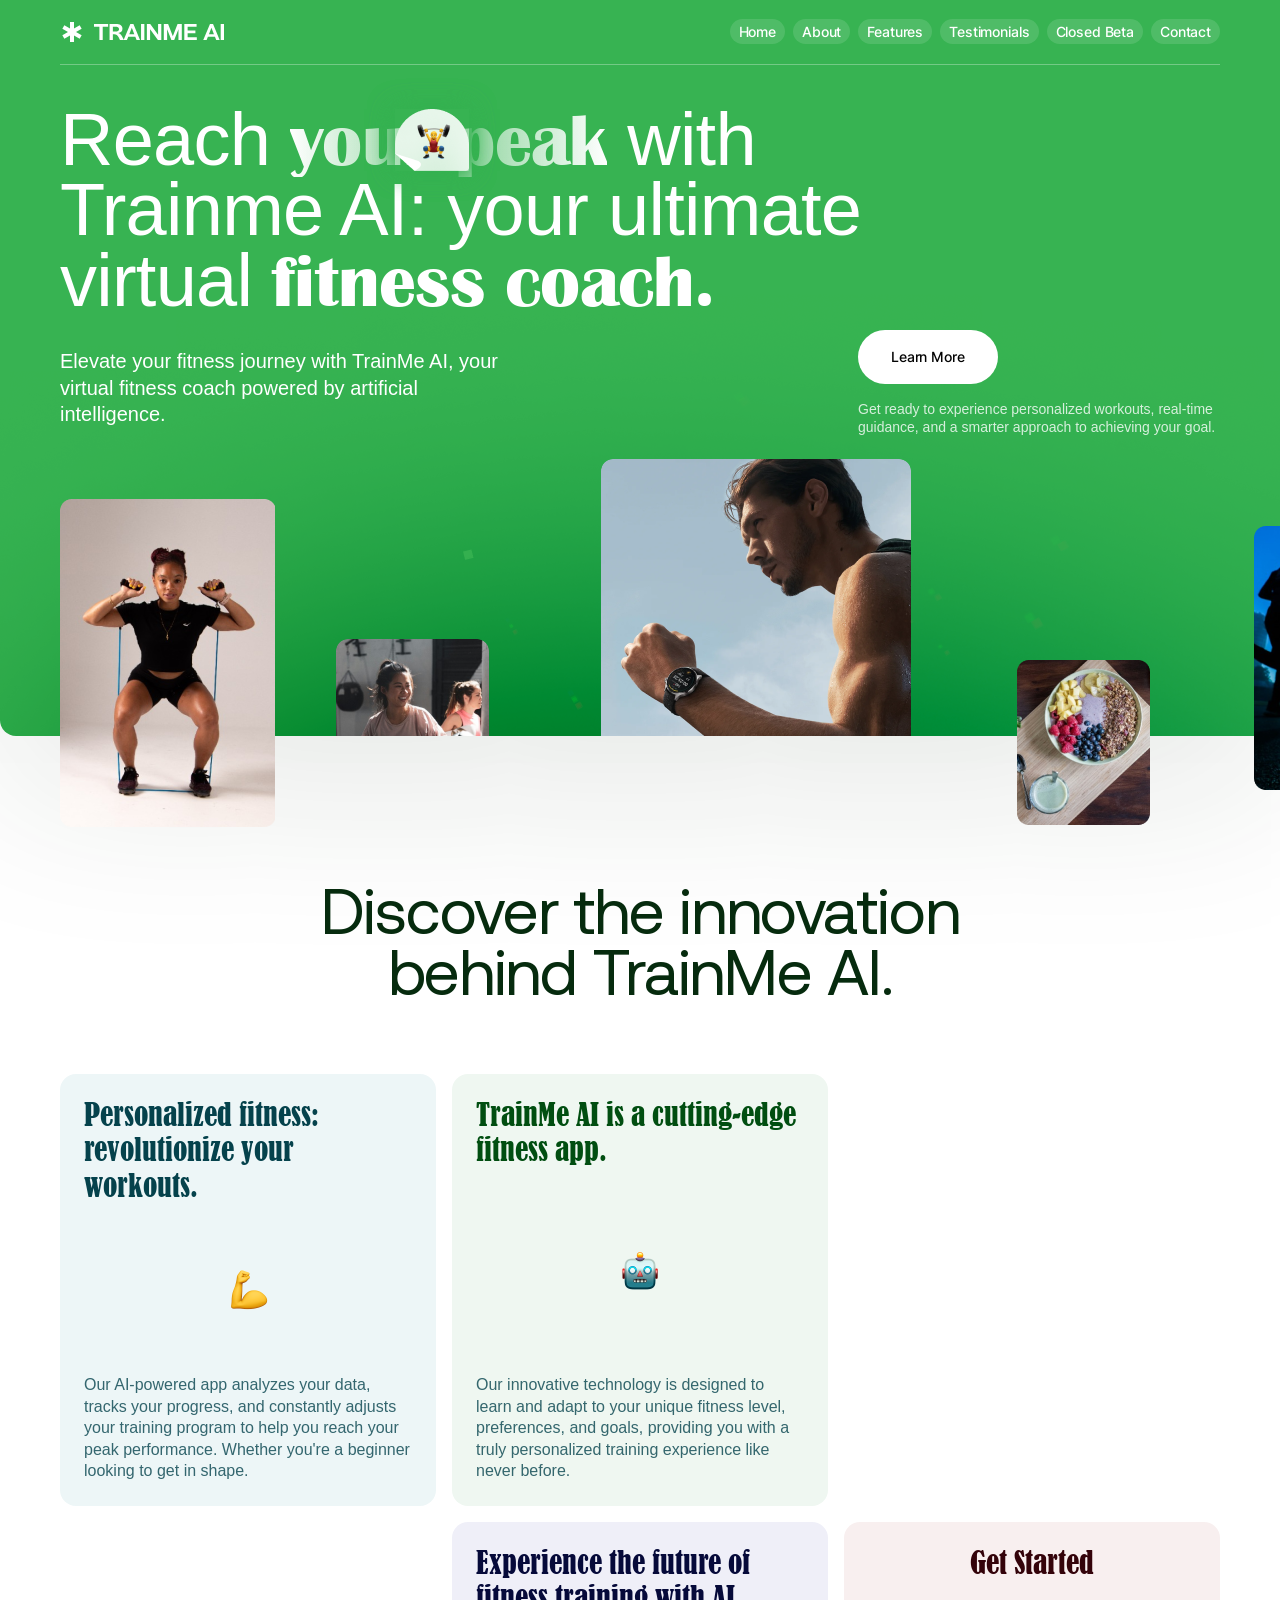
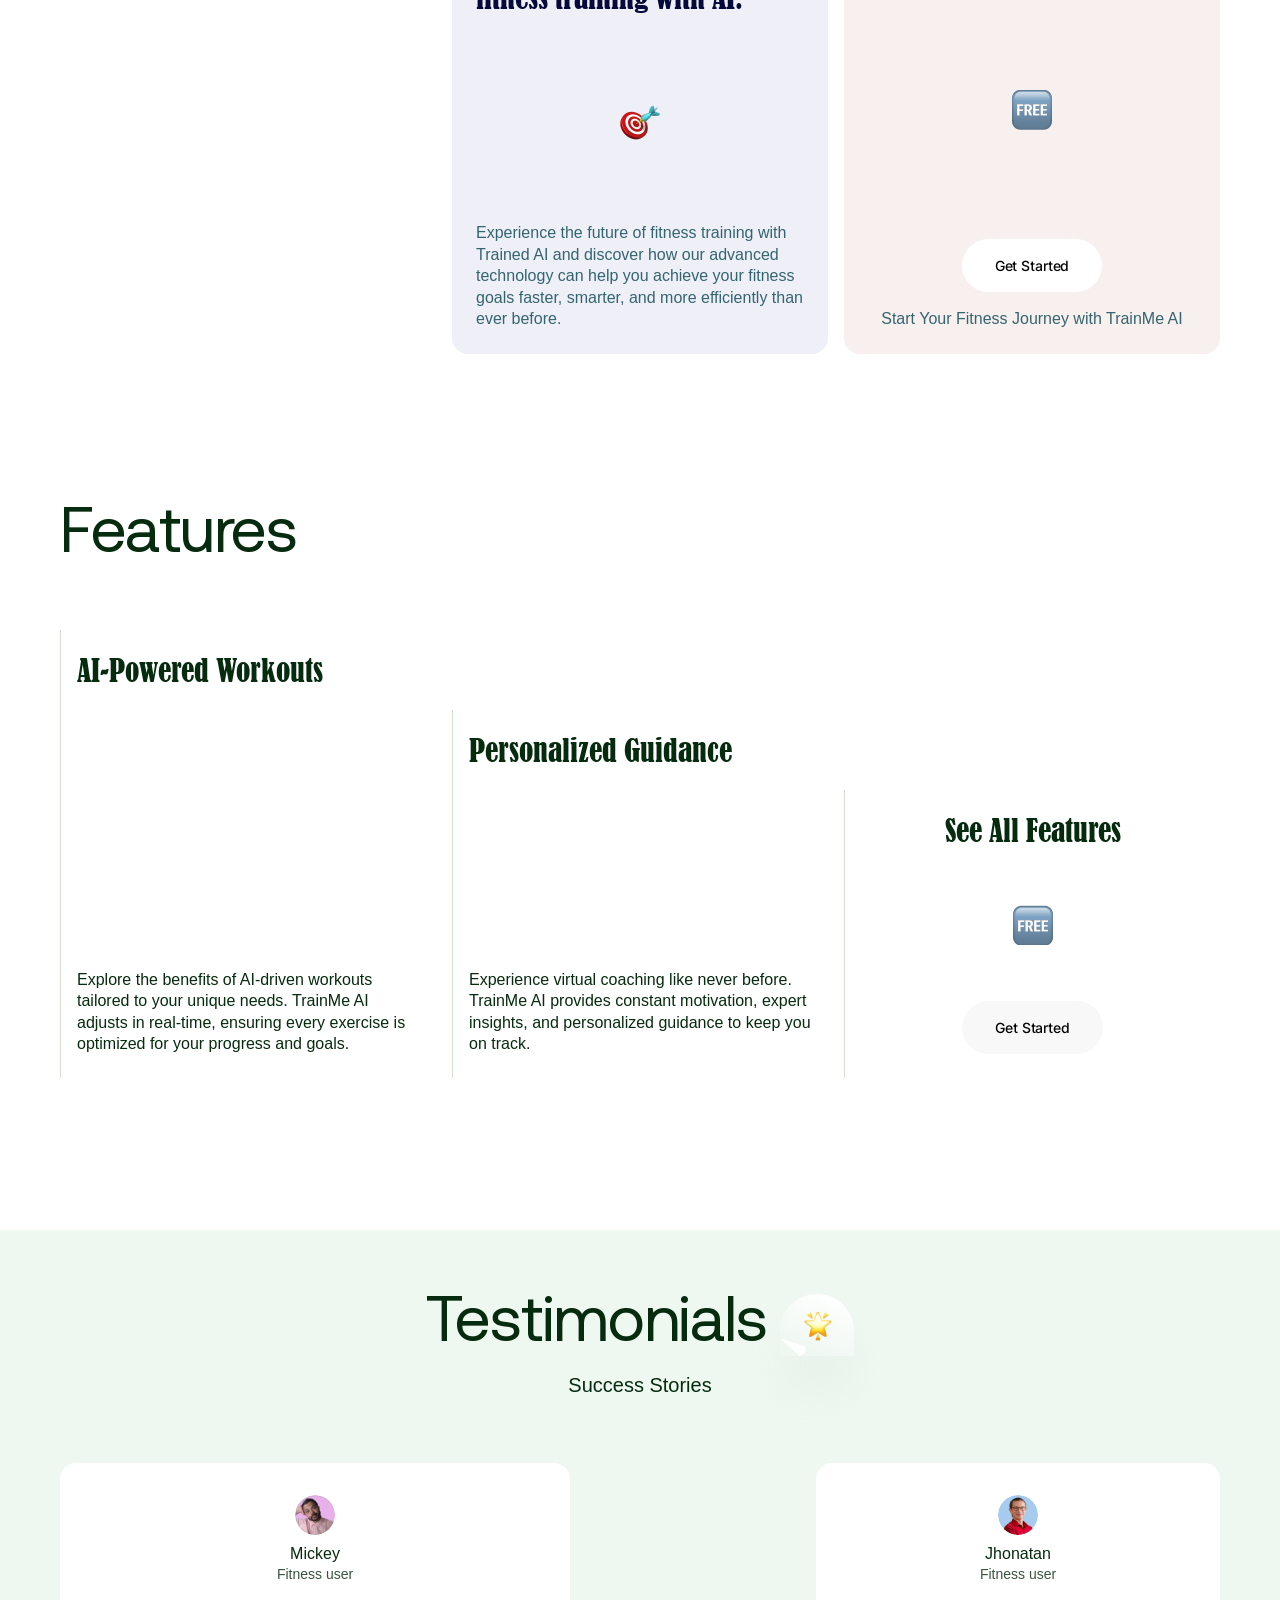
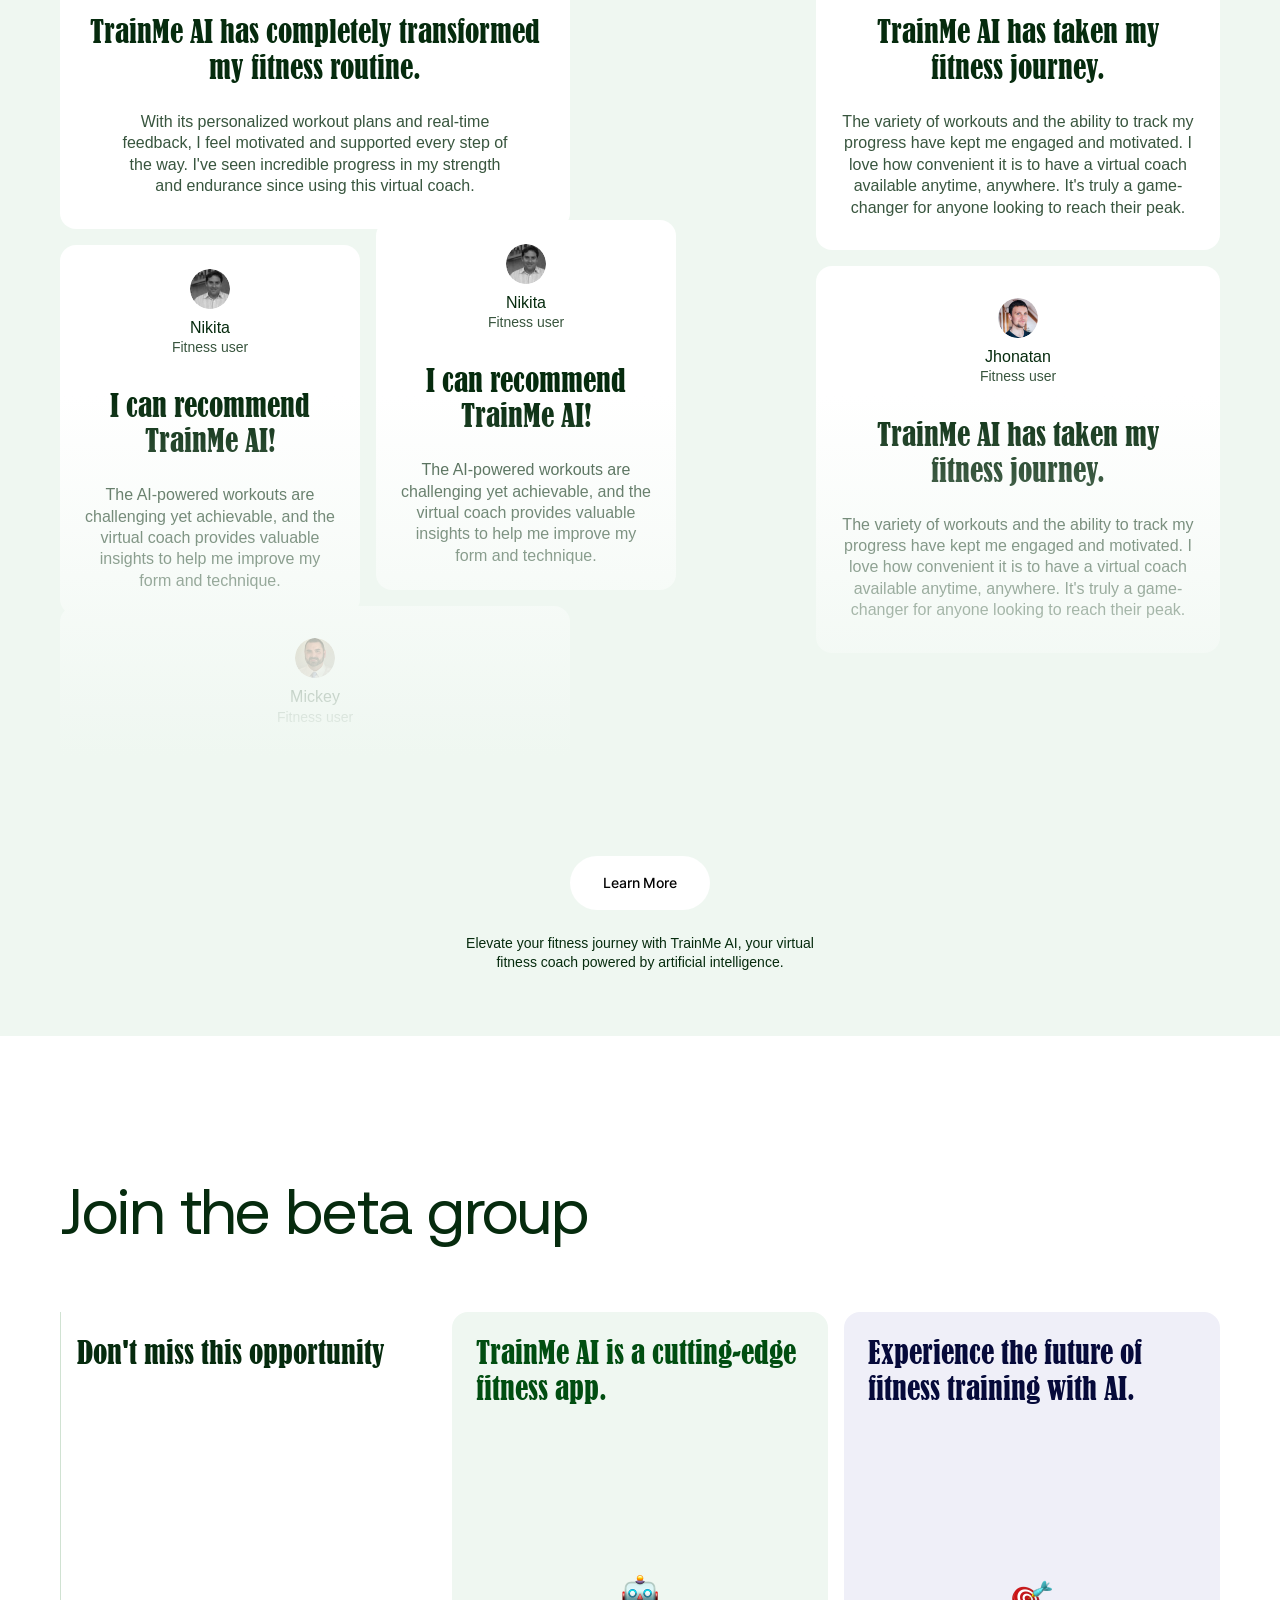
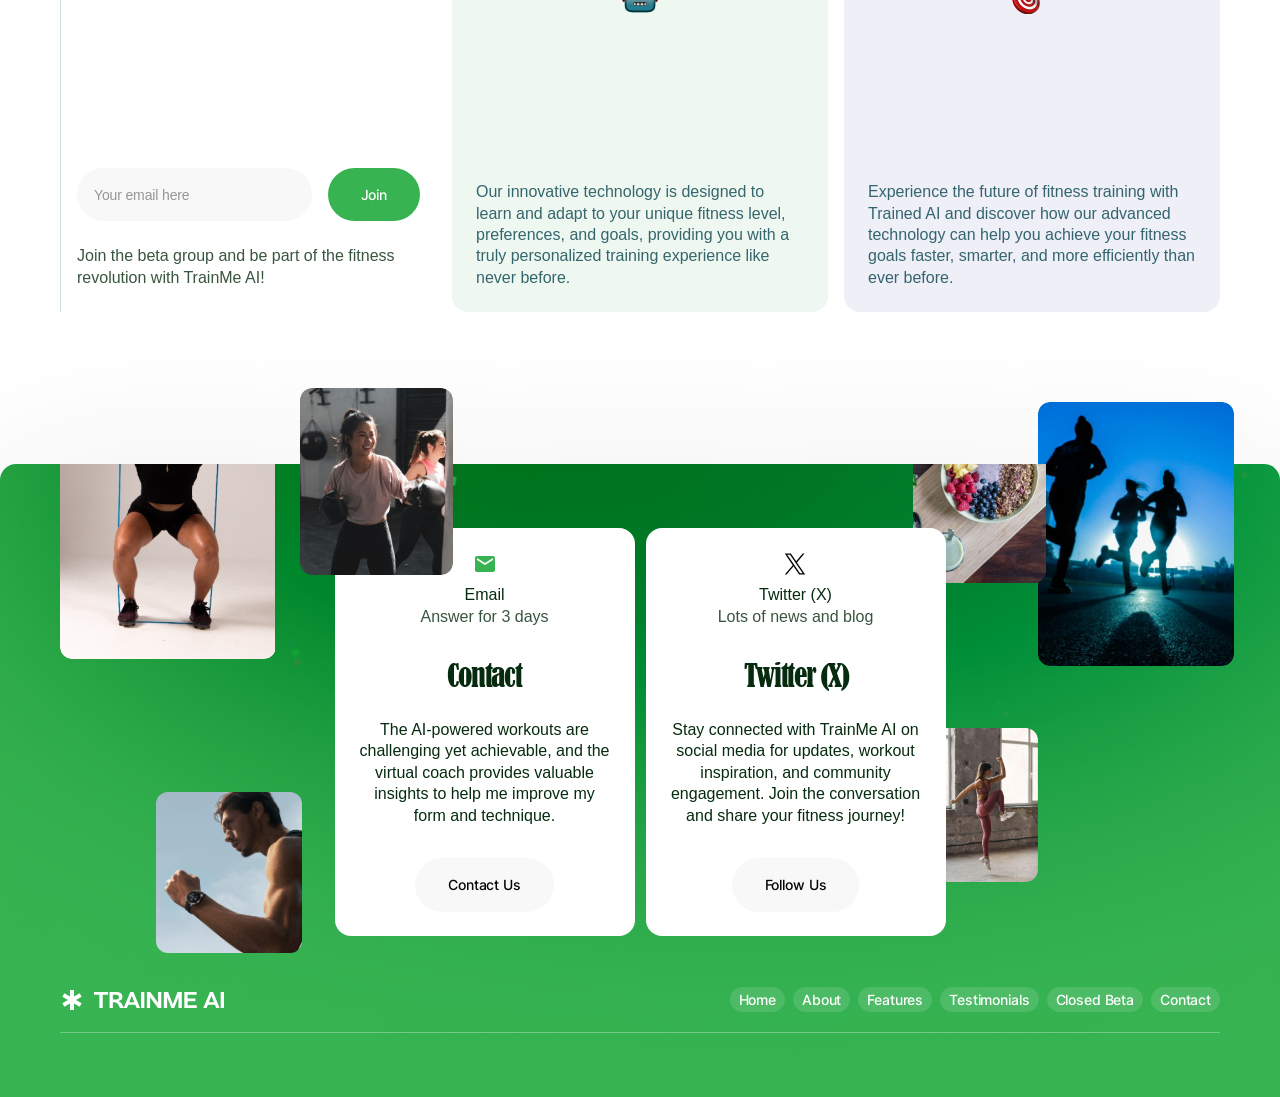
==== commit cf3917c2: "адаптив двух секций" ====
--- a/app/index.html
+++ b/app/index.html
@@ -86,7 +86,7 @@
     <ul class="innovation__list">
       <li class="innovation__row">
         <div class="card card--azure">
-          <h3 class="title-small card__title card__title--azure">
+          <h3 class="innovation__name title-small card__title card__title--azure">
             Personalized fitness: revolutionize your workouts.
           </h3>
           <img class="card__icon" src="images/icons/muscle.png" alt="muscle decor" width="40" height="40">
@@ -96,7 +96,7 @@
           </p>
         </div>
         <div class="card">
-          <h3 class="title-small card__title">
+          <h3 class="innovation__name title-small card__title">
             TrainMe AI is a cutting-edge fitness app.
           </h3>
           <img class="card__icon" src="images/icons/robot.png" alt="robot decor" width="40" height="40">
@@ -107,9 +107,9 @@
         </div>
       </li>
       <li class="innovation__row">
-        <div></div>
+        <div class="innovation__empty"></div>
         <div class="card card--blue">
-          <h3 class="title-small card__title card__title--blue">
+          <h3 class="innovation__name title-small card__title card__title--blue">
             Experience the future of fitness training with AI.
           </h3>
           <img class="card__icon" src="images/icons/target.png" alt="target decor" width="40" height="40">
@@ -294,7 +294,7 @@
           </p>
         </form>
       </div>
-      <div class="card">
+      <div class="card card--high">
         <h3 class="title-small card__title">
           TrainMe AI is a cutting-edge fitness app.
         </h3>
@@ -304,7 +304,7 @@
           providing you with a truly personalized training experience like never before.
         </p>
       </div>
-      <div class="card card--blue">
+      <div class="card card--blue card--high">
         <h3 class="title-small card__title card__title--blue">
           Experience the future of fitness training with AI.
         </h3>
--- a/app/css/style.min.css
+++ b/app/css/style.min.css
@@ -1 +1 @@
-html{-webkit-box-sizing:border-box;box-sizing:border-box;scroll-behavior:smooth}*,*::before,*::after{-webkit-box-sizing:inherit;box-sizing:inherit}a{text-decoration:none;color:inherit;outline:rgba(0,0,0,0)}ul,ol{padding:0}ul{list-style:none}body,h1,h2,h3,h4,h5,h6,p,ul,ol,blockquote{margin:0}img{max-width:100%;display:block}input,button,textarea,select{font:inherit;padding:0;background-color:rgba(0,0,0,0);outline:rgba(0,0,0,0);border:none;-webkit-appearance:none;-moz-appearance:none;appearance:none}button{cursor:pointer;display:inline-block}address,cite{font-style:normal}input[type=number]::-webkit-inner-spin-button,input[type=number]::-webkit-outer-spin-button{-webkit-appearance:none;margin:0}input:-webkit-autofill,input:-webkit-autofill:hover,input:-webkit-autofill:focus,input:-webkit-autofill:active{-webkit-background-clip:text;-webkit-text-fill-color:#fff}svg,path,circle{-webkit-transition:all .4s;transition:all .4s}@font-face{font-family:"Inter";src:url("../fonts/Inter-Regular.woff2") format("woff2"),url("../fonts/Inter-Regular.woff") format("woff");font-weight:400;font-display:swap;font-style:normal}@font-face{font-family:"Inter";src:url("../fonts/Inter-Medium.woff2") format("woff2"),url("../fonts/Inter-Medium.woff") format("woff");font-weight:500;font-display:swap;font-style:normal}@font-face{font-family:"SFProDisplay";src:url("../fonts/SFProDisplay-Regular.woff2") format("woff2"),url("../fonts/SFProDisplay-Regular.woff") format("woff");font-weight:400;font-display:swap;font-style:normal}@font-face{font-family:"Aeonik Pro";src:url("../fonts/AeonikPro-Regular.woff2") format("woff2"),url("../fonts/AeonikPro-Regular.woff") format("woff");font-weight:400;font-style:normal;font-display:swap}@font-face{font-family:"Aeonik Pro";src:url("../fonts/AeonikPro-Medium.woff2") format("woff2"),url("../fonts/AeonikPro-Medium.woff") format("woff");font-weight:500;font-style:normal;font-display:swap}@font-face{font-family:"Aeonik Pro";src:url("../fonts/AeonikPro-Bold.woff2") format("woff2"),url("../fonts/AeonikPro-Bold.woff") format("woff");font-weight:bold;font-style:normal;font-display:swap}@font-face{font-family:"Bernard MT Condensed";src:url("../fonts/BernardMT-Condensed.woff2") format("woff2"),url("../fonts/BernardMT-Condensed.woff") format("woff");font-weight:normal;font-style:normal;font-display:swap}@font-face{font-family:"Britannic";src:url("../fonts/BritannicBold.woff2") format("woff2"),url("../fonts/BritannicBold.woff") format("woff");font-weight:bold;font-style:normal;font-display:swap}.body{font-family:"SF Pro Display",sans-serif;font-weight:400;font-size:16px;line-height:1.34;color:#062b0e;background-color:#fff;position:relative;overflow-x:hidden;will-change:scroll-position}.body--active{overflow:hidden}.container{max-width:1368px;padding:0 60px;margin:0 auto;width:100%}@media(max-width: 1200px){.container{padding:0 30px}}@media(max-width: 992px){.container{padding:0 20px}}@media(max-width: 468px){.container{padding:0 15px}}.container--footer{max-width:1432px}.indent{margin-top:152px}.logo{-webkit-transition:opacity .3s,outline .3s;transition:opacity .3s,outline .3s;border-radius:3px}.logo:hover{opacity:.5}.logo:focus{outline:2px solid #fff}.logo img{background-repeat:no-repeat;-o-object-fit:cover;object-fit:cover;-o-object-position:center;object-position:center}.sr-only{position:absolute;width:1px;height:1px;margin:-1px;border:0;padding:0;white-space:nowrap;-webkit-clip-path:inset(100%);clip-path:inset(100%);clip:rect(0 0 0 0);overflow:hidden}::-webkit-scrollbar{width:5px}::-webkit-scrollbar-track{background-color:rgba(55,179,82,.3)}::-webkit-scrollbar-thumb,::selection{background-color:#014e11}::-moz-selection{color:#fff}::selection{color:#fff}.menu-btn{height:48px;width:48px;cursor:pointer;z-index:1000;display:none;position:relative;border-radius:50%;padding:18px 16px;-webkit-transition:all .4s;transition:all .4s;background-color:#f8f8f8}@media(max-width: 1160px){.menu-btn{display:block}}.menu-btn:hover{background-color:#37b352}.menu-btn:hover .menu-btn__line,.menu-btn:hover .menu-btn__line::after,.menu-btn:hover .menu-btn__line::before{background-color:#fff}.menu-btn:focus{background-color:#37b352}@media(max-width: 800px){.menu-btn{display:-webkit-box;display:-ms-flexbox;display:flex;-webkit-box-align:center;-ms-flex-align:center;align-items:center;-webkit-box-pack:center;-ms-flex-pack:center;justify-content:center}}.menu-btn__line,.menu-btn__line::after,.menu-btn__line::before{background-color:#030303;content:"";left:0;top:0;width:15px;height:2px;-webkit-transition:all .4s;transition:all .4s}.menu-btn__line::after,.menu-btn__line::before{position:absolute}.menu-btn__line{position:relative;display:-webkit-box;display:-ms-flexbox;display:flex}.menu-btn__line::before{margin-top:-6px}.menu-btn__line::after{margin-top:6px}.menu-btn.active{background-color:#37b352}.menu-btn.active .menu-btn__line{background:rgba(0,0,0,0);-webkit-transition:all .4s;transition:all .4s;-webkit-transform:rotate(-90deg);-ms-transform:rotate(-90deg);transform:rotate(-90deg)}.menu-btn.active .menu-btn__line::before{margin-top:0;-webkit-transform:rotate(-45deg);-ms-transform:rotate(-45deg);transform:rotate(-45deg);-webkit-transition-delay:.4s;transition-delay:.4s;background-color:#fff}.menu-btn.active .menu-btn__line::after{margin-top:0;-webkit-transform:rotate(45deg);-ms-transform:rotate(45deg);transform:rotate(45deg);-webkit-transition-delay:.4s;transition-delay:.4s;background-color:#fff}.btn{font-family:"Inter",sans-serif;display:inline-block;max-width:-webkit-max-content;max-width:-moz-max-content;max-width:max-content;font-size:14px;line-height:1.4;color:#030303;border-radius:40px;font-weight:500;padding:16px 32px;background-color:#fff;border:1px solid rgba(0,0,0,0);letter-spacing:-0.14px;-webkit-transition:background-color .4s,border .4s,color .4s,opacity .4s;transition:background-color .4s,border .4s,color .4s,opacity .4s}.btn:hover{background-color:rgba(0,0,0,0);border-color:#030303}.btn:focus{opacity:.5}.btn--gray{background-color:#f8f8f8}.btn--green{background-color:#37b352;color:#fff}.btn--green:hover{background-color:rgba(0,0,0,0);border-color:#37b352;color:#030303}.input{border-radius:40px;padding:16px;background-color:#f8f8f8;font-weight:500;font-size:14px;width:100%;letter-spacing:-0.14px;height:100%;border:1px solid rgba(0,0,0,0);-webkit-transition:border .4s,background-color .4s;transition:border .4s,background-color .4s}.input:hover{background-color:#eff7f1}.input:focus{border-color:#37b352}.input::-webkit-input-placeholder{font-weight:500;color:rgba(3,3,3,.4)}.input::-moz-placeholder{font-weight:500;color:rgba(3,3,3,.4)}.input:-ms-input-placeholder{font-weight:500;color:rgba(3,3,3,.4)}.input::-ms-input-placeholder{font-weight:500;color:rgba(3,3,3,.4)}.input::placeholder{font-weight:500;color:rgba(3,3,3,.4)}.title{font-family:"Aeonik Pro",sans-serif;font-size:64px;letter-spacing:-1.28px;line-height:.95;font-weight:400;margin-bottom:64px;max-width:614px;width:100%}.title--center{text-align:center;margin:0 auto 64px}.title--decor{display:-webkit-box;display:-ms-flexbox;display:flex;-webkit-box-align:center;-ms-flex-align:center;align-items:center;gap:14px;-webkit-box-pack:center;-ms-flex-pack:center;justify-content:center}.title img{background-repeat:no-repeat;-o-object-fit:cover;object-fit:cover;-o-object-position:center;object-position:center;-webkit-box-shadow:0 40px 32px 0 rgba(195,215,200,.12);box-shadow:0 40px 32px 0 rgba(195,215,200,.12)}.title-small{font-size:32px;font-weight:400;line-height:1.19;font-family:"Bernard MT Condensed",sans-serif;color:#062b0e}.title-small--center{text-align:center}.header{background-repeat:no-repeat;background-position:center center;background-size:cover;min-height:736px;border-radius:0 0 16px 16px;background-image:url("../images/hero.png");-webkit-box-shadow:0 40px 186.2px 0 rgba(23,43,27,.13);box-shadow:0 40px 186.2px 0 rgba(23,43,27,.13);color:#fff;position:relative;overflow:hidden}.header__container{position:relative}.header__top{display:-webkit-box;display:-ms-flexbox;display:flex;-webkit-box-pack:justify;-ms-flex-pack:justify;justify-content:space-between;-webkit-box-align:center;-ms-flex-align:center;align-items:center;gap:30px;padding:20px 0;border-bottom:1px solid rgba(255,255,255,.3);margin-bottom:40px}.header__list{display:-webkit-box;display:-ms-flexbox;display:flex;-webkit-box-pack:justify;-ms-flex-pack:justify;justify-content:space-between;-webkit-box-align:center;-ms-flex-align:center;align-items:center;gap:8px}.header__link{font-size:14px;font-weight:500;letter-spacing:-0.14px;font-family:"Inter",sans-serif;line-height:1.4;padding:4px 9px;background-color:rgba(255,255,255,.12);border-radius:40px;-webkit-transition:color .4s,background-color .4s,opacity .4s;transition:color .4s,background-color .4s,opacity .4s}.header__link:hover{background-color:#fff;color:#014e11}.header__link:focus{opacity:.5}.header__title{margin-bottom:32px;font-size:74px;font-weight:500;letter-spacing:-0.01em;line-height:.95;max-width:830px}.header__title--decor{position:relative;background:-webkit-gradient(linear, left top, right top, from(#fff), color-stop(50%, rgba(255, 255, 255, 0.38)), to(#fff));background:linear-gradient(90deg, #fff 0%, rgba(255, 255, 255, 0.38) 50%, #fff 100%);background-clip:text;-webkit-background-clip:text;-webkit-text-fill-color:rgba(0,0,0,0)}.header__title--decor::before{background-repeat:no-repeat;background-position:center center;background-size:cover;content:"";position:absolute;top:50%;left:50%;-webkit-transform:translate(-50%, -50%);-ms-transform:translate(-50%, -50%);transform:translate(-50%, -50%);left:44.6%;position:absolute;background-image:url("../images/icons/sticker.png");width:74px;height:62px;-webkit-box-shadow:0 0 26px 0 #34b150,0 0 26px 0 #34b150;box-shadow:0 0 26px 0 #34b150,0 0 26px 0 #34b150}.header__title--britannic{font-family:"Britannic",sans-serif}.header__subtext{max-width:445px;font-size:20px}.header__info{display:-webkit-box;display:-ms-flexbox;display:flex;-webkit-box-orient:vertical;-webkit-box-direction:normal;-ms-flex-direction:column;flex-direction:column;gap:16px;max-width:362px;font-size:14px;position:absolute;right:60px;top:330px}.header__info p{color:rgba(255,255,255,.8)}.header__images{display:-webkit-box;display:-ms-flexbox;display:flex;position:absolute;bottom:-92px}.header__images img{background-repeat:no-repeat;-o-object-fit:cover;object-fit:cover;-o-object-position:center;object-position:center;border-radius:12px}.header__img{position:relative}.header__img--one{top:-237px}.header__img--two{margin-left:276px;bottom:-150px}.header__img--three{margin-left:112px;top:-30px}.header__img--four{right:190px;top:-76px;position:absolute}.header__img--five{position:absolute;right:-110px;top:-210px}.header__more:hover{border-color:#fff;color:#fff}.header__decor{width:100%;position:absolute}.images__header{position:relative}.footer{background-repeat:no-repeat;background-position:center center;background-size:cover;position:relative;padding:64px 0;background-image:url("../images/hero-footer.png");-webkit-box-shadow:0 40px 186px 0 rgba(23,43,27,.13);box-shadow:0 40px 186px 0 rgba(23,43,27,.13);overflow:hidden;border-radius:16px 16px 0 0}.footer__contacts{display:-ms-grid;display:grid;-ms-grid-columns:(1fr)[2];grid-template-columns:repeat(2, 1fr);gap:11px;max-width:611px;margin:0 auto 52px;position:relative;z-index:20}.footer__contact{border-radius:16px;padding:24px;background-color:#fff;display:-webkit-box;display:-ms-flexbox;display:flex;-webkit-box-orient:vertical;-webkit-box-direction:normal;-ms-flex-direction:column;flex-direction:column;gap:0px;-webkit-box-align:center;-ms-flex-align:center;align-items:center;text-align:center;position:relative;z-index:3}.footer__answer{display:-webkit-box;display:-ms-flexbox;display:flex;-webkit-box-orient:vertical;-webkit-box-direction:normal;-ms-flex-direction:column;flex-direction:column;gap:0px;-webkit-box-align:center;-ms-flex-align:center;align-items:center;margin-bottom:32px}.footer__icon{background-repeat:no-repeat;-o-object-fit:cover;object-fit:cover;-o-object-position:center;object-position:center;margin-bottom:8px}.footer__answer-day{color:rgba(6,43,14,.8)}.footer__text{margin-bottom:32px}.footer .title{margin-bottom:24px}.footer__bottom{display:-webkit-box;display:-ms-flexbox;display:flex;-webkit-box-pack:justify;-ms-flex-pack:justify;justify-content:space-between;-webkit-box-align:center;-ms-flex-align:center;align-items:center;gap:30px;padding-bottom:20px;border-bottom:1px solid rgba(255,255,255,.3)}.footer__list{display:-webkit-box;display:-ms-flexbox;display:flex;-webkit-box-pack:justify;-ms-flex-pack:justify;justify-content:space-between;-webkit-box-align:center;-ms-flex-align:center;align-items:center;gap:8px}.footer__link{font-size:14px;font-weight:500;letter-spacing:-0.14px;font-family:"Inter",sans-serif;line-height:1.4;padding:4px 9px;background-color:rgba(255,255,255,.12);border-radius:40px;color:#fff;-webkit-transition:color .4s,background-color .4s,opacity .4s;transition:color .4s,background-color .4s,opacity .4s}.footer__link:hover{background-color:#fff;color:#014e11}.footer__link:focus{opacity:.5}.footer__images{top:0;position:absolute;z-index:0}.footer__img{background-repeat:no-repeat;-o-object-fit:cover;object-fit:cover;-o-object-position:center;object-position:center;position:relative;border-radius:12px}.footer__img--one{top:-133px}.footer__img--two{left:96px}.footer__img--three{position:absolute;right:-100px;top:-110px}.footer__img--four{position:absolute;right:-92px;bottom:54px;z-index:0}.footer__img--five{left:240px;top:76px}.footer__img--six{position:absolute;right:70px;-webkit-transform:translateY(90px);-ms-transform:translateY(90px);transform:translateY(90px);width:196px;z-index:20}@media(max-width: 1520px){.footer__img--six{right:58px}}@media(max-width: 1440px){.footer__img--six{right:46px}}.footer__right{position:absolute}.images__footer{position:absolute;z-index:300}.card{padding:24px;border-radius:16px;min-height:432px;-webkit-box-align:stretch;-ms-flex-align:stretch;align-items:stretch;-webkit-box-pack:justify;-ms-flex-pack:justify;justify-content:space-between;display:-webkit-box;display:-ms-flexbox;display:flex;-webkit-box-orient:vertical;-webkit-box-direction:normal;-ms-flex-direction:column;flex-direction:column;gap:30px;background-color:#eff7f1}.card--azure{background-color:#edf6f7}.card--blue{background-color:#efeff8}.card--red{background-color:#f8efef}.card--high{min-height:600px}.card__title{color:#014e11}.card__title--azure{color:#05424c}.card__title--blue{color:#060a3a}.card__title--red{color:#34030a}.card__icon{background-repeat:no-repeat;-o-object-fit:cover;object-fit:cover;-o-object-position:center;object-position:center;margin:0 auto}.card__text{color:rgba(1,78,17,.8)}.card__text--azure{color:rgba(5,66,76,.8)}.card__text--blue{color:rgba(6,10,58,.8)}.card__text--red{color:rgba(52,3,10,.8)}.card__action{text-align:center;display:-webkit-box;display:-ms-flexbox;display:flex;-webkit-box-orient:vertical;-webkit-box-direction:normal;-ms-flex-direction:column;flex-direction:column;gap:16px;-webkit-box-align:center;-ms-flex-align:center;align-items:center}.innovation__title{max-width:703px}.innovation__list{display:-webkit-box;display:-ms-flexbox;display:flex;-webkit-box-orient:vertical;-webkit-box-direction:normal;-ms-flex-direction:column;flex-direction:column;gap:16px}.innovation__row{display:-ms-grid;display:grid;-ms-grid-columns:(1fr)[3];grid-template-columns:repeat(3, 1fr);grid-gap:16px}.features__list{display:-ms-grid;display:grid;-ms-grid-columns:(1fr)[3];grid-template-columns:repeat(3, 1fr);grid-gap:16px;-webkit-box-align:end;-ms-flex-align:end;align-items:flex-end}.features__item{padding:24px 16px;border-left:1px solid #d0e2d2;display:-webkit-box;display:-ms-flexbox;display:flex;-webkit-box-orient:vertical;-webkit-box-direction:normal;-ms-flex-direction:column;flex-direction:column;-webkit-box-pack:justify;-ms-flex-pack:justify;justify-content:space-between;gap:30px}.features__item--high{min-height:448px}.features__item--middle{min-height:368px}.features__item--small{min-height:288px;-webkit-box-align:center;-ms-flex-align:center;align-items:center}.testimonials{background-color:#eff7f1;padding:64px 0;position:relative}.testimonials .title{margin-bottom:0}.testimonials__top{display:-webkit-box;display:-ms-flexbox;display:flex;-webkit-box-orient:vertical;-webkit-box-direction:normal;-ms-flex-direction:column;flex-direction:column;gap:16px;-webkit-box-align:center;-ms-flex-align:center;align-items:center;margin-bottom:64px}.testimonials__subtext{font-size:20px}.testimonials__content{display:-webkit-box;display:-ms-flexbox;display:flex;gap:16px}.testimonials__row{display:-webkit-box;display:-ms-flexbox;display:flex;-webkit-box-orient:vertical;-webkit-box-direction:normal;-ms-flex-direction:column;flex-direction:column;gap:16px;max-width:404px;width:100%;-webkit-box-align:start;-ms-flex-align:start;align-items:flex-start}.testimonials__row--long{display:-webkit-box;display:-ms-flexbox;display:flex;-ms-flex-wrap:wrap;flex-wrap:wrap;-webkit-box-orient:horizontal;-webkit-box-direction:normal;-ms-flex-direction:row;flex-direction:row;gap:16px;max-width:826px;width:100%}.testimonials__item{background-color:#fff;padding:32px 24px;border-radius:16px;width:100%;max-width:510px}.testimonials__item--short{max-width:300px;padding:24px}.testimonials__item--top{margin-top:-25px}.testimonials__user{display:-webkit-box;display:-ms-flexbox;display:flex;-webkit-box-orient:vertical;-webkit-box-direction:normal;-ms-flex-direction:column;flex-direction:column;gap:0px;-webkit-box-align:center;-ms-flex-align:center;align-items:center;margin-bottom:32px}.testimonials__post{font-size:14px;color:rgba(6,43,14,.8)}.testimonials__avatar{background-repeat:no-repeat;-o-object-fit:cover;object-fit:cover;-o-object-position:center;object-position:center;border-radius:50%;margin-bottom:8px}.testimonials__subtitle{margin-bottom:24px}.testimonials__text{color:rgba(6,43,14,.8);max-width:400px;margin:0 auto;text-align:center}.testimonials__control{display:-webkit-box;display:-ms-flexbox;display:flex;-webkit-box-orient:vertical;-webkit-box-direction:normal;-ms-flex-direction:column;flex-direction:column;gap:24px;-webkit-box-align:center;-ms-flex-align:center;align-items:center;max-width:370px;text-align:center;position:absolute;z-index:20;bottom:64px;left:50%;-webkit-transform:translateX(-50%);-ms-transform:translateX(-50%);transform:translateX(-50%)}.testimonials__info{font-size:14px}.testimonials__overlay{min-height:804px;position:absolute;bottom:0;left:0;width:100%;background:-webkit-gradient(linear, left top, left bottom, color-stop(20.37%, rgba(239, 247, 241, 0)), color-stop(65.16%, #EFF7F1));background:linear-gradient(180deg, rgba(239, 247, 241, 0) 20.37%, #EFF7F1 65.16%)}.beta__content{display:-ms-grid;display:grid;-ms-grid-columns:(1fr)[3];grid-template-columns:repeat(3, 1fr);grid-gap:16px}.beta__item{padding:24px 16px;border-left:1px solid #d0e2d2;display:-webkit-box;display:-ms-flexbox;display:flex;-webkit-box-orient:vertical;-webkit-box-direction:normal;-ms-flex-direction:column;flex-direction:column;-webkit-box-pack:justify;-ms-flex-pack:justify;justify-content:space-between}.beta__form{display:-webkit-box;display:-ms-flexbox;display:flex;-webkit-box-orient:vertical;-webkit-box-direction:normal;-ms-flex-direction:column;flex-direction:column;gap:24px}.beta__filling{display:-webkit-box;display:-ms-flexbox;display:flex;gap:16px}.beta__filling label{width:100%}.beta__text{color:rgba(6,43,14,.8)}+html{-webkit-box-sizing:border-box;box-sizing:border-box;scroll-behavior:smooth}*,*::before,*::after{-webkit-box-sizing:inherit;box-sizing:inherit}a{text-decoration:none;color:inherit;outline:rgba(0,0,0,0)}ul,ol{padding:0}ul{list-style:none}body,h1,h2,h3,h4,h5,h6,p,ul,ol,blockquote{margin:0}img{max-width:100%;display:block}input,button,textarea,select{font:inherit;padding:0;background-color:rgba(0,0,0,0);outline:rgba(0,0,0,0);border:none;-webkit-appearance:none;-moz-appearance:none;appearance:none}button{cursor:pointer;display:inline-block}address,cite{font-style:normal}input[type=number]::-webkit-inner-spin-button,input[type=number]::-webkit-outer-spin-button{-webkit-appearance:none;margin:0}input:-webkit-autofill,input:-webkit-autofill:hover,input:-webkit-autofill:focus,input:-webkit-autofill:active{-webkit-background-clip:text;-webkit-text-fill-color:#fff}svg,path,circle{-webkit-transition:all .4s;transition:all .4s}@font-face{font-family:"Inter";src:url("../fonts/Inter-Regular.woff2") format("woff2"),url("../fonts/Inter-Regular.woff") format("woff");font-weight:400;font-display:swap;font-style:normal}@font-face{font-family:"Inter";src:url("../fonts/Inter-Medium.woff2") format("woff2"),url("../fonts/Inter-Medium.woff") format("woff");font-weight:500;font-display:swap;font-style:normal}@font-face{font-family:"SFProDisplay";src:url("../fonts/SFProDisplay-Regular.woff2") format("woff2"),url("../fonts/SFProDisplay-Regular.woff") format("woff");font-weight:400;font-display:swap;font-style:normal}@font-face{font-family:"Aeonik Pro";src:url("../fonts/AeonikPro-Regular.woff2") format("woff2"),url("../fonts/AeonikPro-Regular.woff") format("woff");font-weight:400;font-style:normal;font-display:swap}@font-face{font-family:"Aeonik Pro";src:url("../fonts/AeonikPro-Medium.woff2") format("woff2"),url("../fonts/AeonikPro-Medium.woff") format("woff");font-weight:500;font-style:normal;font-display:swap}@font-face{font-family:"Aeonik Pro";src:url("../fonts/AeonikPro-Bold.woff2") format("woff2"),url("../fonts/AeonikPro-Bold.woff") format("woff");font-weight:bold;font-style:normal;font-display:swap}@font-face{font-family:"Bernard MT Condensed";src:url("../fonts/BernardMT-Condensed.woff2") format("woff2"),url("../fonts/BernardMT-Condensed.woff") format("woff");font-weight:normal;font-style:normal;font-display:swap}@font-face{font-family:"Britannic";src:url("../fonts/BritannicBold.woff2") format("woff2"),url("../fonts/BritannicBold.woff") format("woff");font-weight:bold;font-style:normal;font-display:swap}.body{font-family:"SF Pro Display",sans-serif;font-weight:400;font-size:16px;line-height:1.34;color:#062b0e;background-color:#fff;position:relative;overflow-x:hidden;will-change:scroll-position}.body--active{overflow:hidden}.container{max-width:1368px;padding:0 60px;margin:0 auto;width:100%}@media(max-width: 1200px){.container{padding:0 30px}}@media(max-width: 992px){.container{padding:0 20px}}@media(max-width: 468px){.container{padding:0 15px}}.container--footer{max-width:1432px}.indent{margin-top:152px}@media(max-width: 1200px){.indent{margin-top:120px}}@media(max-width: 992px){.indent{margin-top:100px}}@media(max-width: 610px){.indent{margin-top:85px}}@media(max-width: 468px){.indent{margin-top:75px}}.logo{-webkit-transition:opacity .3s,outline .3s;transition:opacity .3s,outline .3s;border-radius:3px}.logo:hover{opacity:.5}.logo:focus{outline:2px solid #fff}.logo img{background-repeat:no-repeat;-o-object-fit:cover;object-fit:cover;-o-object-position:center;object-position:center}.sr-only{position:absolute;width:1px;height:1px;margin:-1px;border:0;padding:0;white-space:nowrap;-webkit-clip-path:inset(100%);clip-path:inset(100%);clip:rect(0 0 0 0);overflow:hidden}::-webkit-scrollbar{width:5px}::-webkit-scrollbar-track{background-color:rgba(55,179,82,.3)}::-webkit-scrollbar-thumb,::selection{background-color:#014e11}::-moz-selection{color:#fff}::selection{color:#fff}.menu-btn{height:48px;width:48px;cursor:pointer;z-index:1000;display:none;position:relative;border-radius:50%;padding:18px 16px;-webkit-transition:all .4s;transition:all .4s;background-color:#f8f8f8}@media(max-width: 1160px){.menu-btn{display:block}}.menu-btn:hover{background-color:#37b352}.menu-btn:hover .menu-btn__line,.menu-btn:hover .menu-btn__line::after,.menu-btn:hover .menu-btn__line::before{background-color:#fff}.menu-btn:focus{background-color:#37b352}@media(max-width: 800px){.menu-btn{display:-webkit-box;display:-ms-flexbox;display:flex;-webkit-box-align:center;-ms-flex-align:center;align-items:center;-webkit-box-pack:center;-ms-flex-pack:center;justify-content:center}}.menu-btn__line,.menu-btn__line::after,.menu-btn__line::before{background-color:#030303;content:"";left:0;top:0;width:15px;height:2px;-webkit-transition:all .4s;transition:all .4s}.menu-btn__line::after,.menu-btn__line::before{position:absolute}.menu-btn__line{position:relative;display:-webkit-box;display:-ms-flexbox;display:flex}.menu-btn__line::before{margin-top:-6px}.menu-btn__line::after{margin-top:6px}.menu-btn.active{background-color:#37b352}.menu-btn.active .menu-btn__line{background:rgba(0,0,0,0);-webkit-transition:all .4s;transition:all .4s;-webkit-transform:rotate(-90deg);-ms-transform:rotate(-90deg);transform:rotate(-90deg)}.menu-btn.active .menu-btn__line::before{margin-top:0;-webkit-transform:rotate(-45deg);-ms-transform:rotate(-45deg);transform:rotate(-45deg);-webkit-transition-delay:.4s;transition-delay:.4s;background-color:#fff}.menu-btn.active .menu-btn__line::after{margin-top:0;-webkit-transform:rotate(45deg);-ms-transform:rotate(45deg);transform:rotate(45deg);-webkit-transition-delay:.4s;transition-delay:.4s;background-color:#fff}.btn{font-family:"Inter",sans-serif;display:inline-block;max-width:-webkit-max-content;max-width:-moz-max-content;max-width:max-content;font-size:14px;line-height:1.4;color:#030303;border-radius:40px;font-weight:500;padding:16px 32px;background-color:#fff;border:1px solid rgba(0,0,0,0);letter-spacing:-0.14px;-webkit-transition:background-color .4s,border .4s,color .4s,opacity .4s;transition:background-color .4s,border .4s,color .4s,opacity .4s}.btn:hover{background-color:rgba(0,0,0,0);border-color:#030303}.btn:focus{opacity:.5}.btn--gray{background-color:#f8f8f8}.btn--green{background-color:#37b352;color:#fff}.btn--green:hover{background-color:rgba(0,0,0,0);border-color:#37b352;color:#030303}.input{border-radius:40px;padding:16px;background-color:#f8f8f8;font-weight:500;font-size:14px;width:100%;letter-spacing:-0.14px;height:100%;border:1px solid rgba(0,0,0,0);-webkit-transition:border .4s,background-color .4s;transition:border .4s,background-color .4s}.input:hover{background-color:#eff7f1}.input:focus{border-color:#37b352}.input::-webkit-input-placeholder{font-weight:500;color:rgba(3,3,3,.4)}.input::-moz-placeholder{font-weight:500;color:rgba(3,3,3,.4)}.input:-ms-input-placeholder{font-weight:500;color:rgba(3,3,3,.4)}.input::-ms-input-placeholder{font-weight:500;color:rgba(3,3,3,.4)}.input::placeholder{font-weight:500;color:rgba(3,3,3,.4)}.title{font-family:"Aeonik Pro",sans-serif;font-size:64px;letter-spacing:-1.28px;line-height:.95;font-weight:400;margin-bottom:64px;max-width:614px;width:100%}@media(max-width: 1200px){.title{font-size:60px;margin-bottom:56px}}@media(max-width: 1100px){.title{font-size:56px;margin-bottom:48px}}@media(max-width: 992px){.title{font-size:52px;margin-bottom:42px}}@media(max-width: 768px){.title{font-size:48px}}@media(max-width: 670px){.title{font-size:44px;margin-bottom:34px}}@media(max-width: 610px){.title{font-size:42px}}@media(max-width: 468px){.title{font-size:38px}}@media(max-width: 420px){.title{font-size:36px}}@media(max-width: 468px){.title{margin-bottom:30px}}.title--center{text-align:center;margin:0 auto 64px}@media(max-width: 1200px){.title--center{margin-bottom:56px}}@media(max-width: 1100px){.title--center{margin-bottom:48px}}@media(max-width: 992px){.title--center{margin-bottom:42px}}@media(max-width: 670px){.title--center{margin-bottom:34px}}@media(max-width: 468px){.title--center{margin-bottom:30px}}.title--decor{display:-webkit-box;display:-ms-flexbox;display:flex;-webkit-box-align:center;-ms-flex-align:center;align-items:center;gap:14px;-webkit-box-pack:center;-ms-flex-pack:center;justify-content:center}.title img{background-repeat:no-repeat;-o-object-fit:cover;object-fit:cover;-o-object-position:center;object-position:center;-webkit-box-shadow:0 40px 32px 0 rgba(195,215,200,.12);box-shadow:0 40px 32px 0 rgba(195,215,200,.12)}.title-small{font-size:32px;font-weight:400;line-height:1.19;font-family:"Bernard MT Condensed",sans-serif;color:#062b0e}@media(max-width: 1380px){.title-small{font-size:30px}}@media(max-width: 1200px){.title-small{font-size:28px}}@media(max-width: 768px){.title-small{font-size:26px}}@media(max-width: 660px){.title-small{font-size:24px}}@media(max-width: 468px){.title-small{font-size:23px}}@media(max-width: 390px){.title-small{font-size:22px}}.title-small--center{text-align:center}.header{background-repeat:no-repeat;background-position:center center;background-size:cover;min-height:736px;border-radius:0 0 16px 16px;background-image:url("../images/hero.png");-webkit-box-shadow:0 40px 186.2px 0 rgba(23,43,27,.13);box-shadow:0 40px 186.2px 0 rgba(23,43,27,.13);color:#fff;position:relative;overflow:hidden}.header__container{position:relative}.header__top{display:-webkit-box;display:-ms-flexbox;display:flex;-webkit-box-pack:justify;-ms-flex-pack:justify;justify-content:space-between;-webkit-box-align:center;-ms-flex-align:center;align-items:center;gap:30px;padding:20px 0;border-bottom:1px solid rgba(255,255,255,.3);margin-bottom:40px}.header__list{display:-webkit-box;display:-ms-flexbox;display:flex;-webkit-box-pack:justify;-ms-flex-pack:justify;justify-content:space-between;-webkit-box-align:center;-ms-flex-align:center;align-items:center;gap:8px}.header__link{font-size:14px;font-weight:500;letter-spacing:-0.14px;font-family:"Inter",sans-serif;line-height:1.4;padding:4px 9px;background-color:rgba(255,255,255,.12);border-radius:40px;-webkit-transition:color .4s,background-color .4s,opacity .4s;transition:color .4s,background-color .4s,opacity .4s}.header__link:hover{background-color:#fff;color:#014e11}.header__link:focus{opacity:.5}.header__title{margin-bottom:32px;font-size:74px;font-weight:500;letter-spacing:-0.01em;line-height:.95;max-width:830px}.header__title--decor{position:relative;background:-webkit-gradient(linear, left top, right top, from(#fff), color-stop(50%, rgba(255, 255, 255, 0.38)), to(#fff));background:linear-gradient(90deg, #fff 0%, rgba(255, 255, 255, 0.38) 50%, #fff 100%);background-clip:text;-webkit-background-clip:text;-webkit-text-fill-color:rgba(0,0,0,0)}.header__title--decor::before{background-repeat:no-repeat;background-position:center center;background-size:cover;content:"";position:absolute;top:50%;left:50%;-webkit-transform:translate(-50%, -50%);-ms-transform:translate(-50%, -50%);transform:translate(-50%, -50%);left:44.6%;position:absolute;background-image:url("../images/icons/sticker.png");width:74px;height:62px;-webkit-box-shadow:0 0 26px 0 #34b150,0 0 26px 0 #34b150;box-shadow:0 0 26px 0 #34b150,0 0 26px 0 #34b150}.header__title--britannic{font-family:"Britannic",sans-serif}.header__subtext{max-width:445px;font-size:20px}.header__info{display:-webkit-box;display:-ms-flexbox;display:flex;-webkit-box-orient:vertical;-webkit-box-direction:normal;-ms-flex-direction:column;flex-direction:column;gap:16px;max-width:362px;font-size:14px;position:absolute;right:60px;top:330px}.header__info p{color:rgba(255,255,255,.8)}.header__images{display:-webkit-box;display:-ms-flexbox;display:flex;position:absolute;bottom:-92px}.header__images img{background-repeat:no-repeat;-o-object-fit:cover;object-fit:cover;-o-object-position:center;object-position:center;border-radius:12px}.header__img{position:relative}.header__img--one{top:-237px}.header__img--two{margin-left:276px;bottom:-150px}.header__img--three{margin-left:112px;top:-30px}.header__img--four{right:190px;top:-76px;position:absolute}.header__img--five{position:absolute;right:-110px;top:-210px}.header__more:hover{border-color:#fff;color:#fff}.header__decor{width:100%;position:absolute}.images__header{position:relative}.footer{background-repeat:no-repeat;background-position:center center;background-size:cover;position:relative;padding:64px 0;background-image:url("../images/hero-footer.png");-webkit-box-shadow:0 40px 186px 0 rgba(23,43,27,.13);box-shadow:0 40px 186px 0 rgba(23,43,27,.13);overflow:hidden;border-radius:16px 16px 0 0}.footer__contacts{display:-ms-grid;display:grid;-ms-grid-columns:(1fr)[2];grid-template-columns:repeat(2, 1fr);gap:11px;max-width:611px;margin:0 auto 52px;position:relative;z-index:20}.footer__contact{border-radius:16px;padding:24px;background-color:#fff;display:-webkit-box;display:-ms-flexbox;display:flex;-webkit-box-orient:vertical;-webkit-box-direction:normal;-ms-flex-direction:column;flex-direction:column;gap:0px;-webkit-box-align:center;-ms-flex-align:center;align-items:center;text-align:center;position:relative;z-index:3}.footer__answer{display:-webkit-box;display:-ms-flexbox;display:flex;-webkit-box-orient:vertical;-webkit-box-direction:normal;-ms-flex-direction:column;flex-direction:column;gap:0px;-webkit-box-align:center;-ms-flex-align:center;align-items:center;margin-bottom:32px}.footer__icon{background-repeat:no-repeat;-o-object-fit:cover;object-fit:cover;-o-object-position:center;object-position:center;margin-bottom:8px}.footer__answer-day{color:rgba(6,43,14,.8)}.footer__text{margin-bottom:32px}.footer .title{margin-bottom:24px}.footer__bottom{display:-webkit-box;display:-ms-flexbox;display:flex;-webkit-box-pack:justify;-ms-flex-pack:justify;justify-content:space-between;-webkit-box-align:center;-ms-flex-align:center;align-items:center;gap:30px;padding-bottom:20px;border-bottom:1px solid rgba(255,255,255,.3)}.footer__list{display:-webkit-box;display:-ms-flexbox;display:flex;-webkit-box-pack:justify;-ms-flex-pack:justify;justify-content:space-between;-webkit-box-align:center;-ms-flex-align:center;align-items:center;gap:8px}.footer__link{font-size:14px;font-weight:500;letter-spacing:-0.14px;font-family:"Inter",sans-serif;line-height:1.4;padding:4px 9px;background-color:rgba(255,255,255,.12);border-radius:40px;color:#fff;-webkit-transition:color .4s,background-color .4s,opacity .4s;transition:color .4s,background-color .4s,opacity .4s}.footer__link:hover{background-color:#fff;color:#014e11}.footer__link:focus{opacity:.5}.footer__images{top:0;position:absolute;z-index:0}.footer__img{background-repeat:no-repeat;-o-object-fit:cover;object-fit:cover;-o-object-position:center;object-position:center;position:relative;border-radius:12px}.footer__img--one{top:-133px}.footer__img--two{left:96px}.footer__img--three{position:absolute;right:-100px;top:-110px}.footer__img--four{position:absolute;right:-92px;bottom:54px;z-index:0}.footer__img--five{left:240px;top:76px}.footer__img--six{position:absolute;right:70px;-webkit-transform:translateY(90px);-ms-transform:translateY(90px);transform:translateY(90px);width:196px;z-index:20}@media(max-width: 1520px){.footer__img--six{right:58px}}@media(max-width: 1440px){.footer__img--six{right:46px}}.footer__right{position:absolute}.images__footer{position:absolute;z-index:300}.card{padding:24px;border-radius:16px;min-height:432px;-webkit-box-align:stretch;-ms-flex-align:stretch;align-items:stretch;-webkit-box-pack:justify;-ms-flex-pack:justify;justify-content:space-between;display:-webkit-box;display:-ms-flexbox;display:flex;-webkit-box-orient:vertical;-webkit-box-direction:normal;-ms-flex-direction:column;flex-direction:column;gap:30px;background-color:#eff7f1}@media(max-width: 768px){.card{min-height:410px}}@media(max-width: 580px){.card{min-height:370px}}@media(max-width: 468px){.card{padding:24px 20px;min-height:350px}}.card--azure{background-color:#edf6f7}.card--blue{background-color:#efeff8}.card--red{background-color:#f8efef}.card--high{min-height:600px}.card__title{color:#014e11}.card__title--azure{color:#05424c}.card__title--blue{color:#060a3a}.card__title--red{color:#34030a}.card__icon{background-repeat:no-repeat;-o-object-fit:cover;object-fit:cover;-o-object-position:center;object-position:center;margin:0 auto}@media(max-width: 680px){.card__icon{width:37px;height:37px}}@media(max-width: 610px){.card__icon{width:34px;height:34px}}.card__text{color:rgba(1,78,17,.8)}.card__text--azure{color:rgba(5,66,76,.8)}.card__text--blue{color:rgba(6,10,58,.8)}.card__text--red{color:rgba(52,3,10,.8)}.card__action{text-align:center;display:-webkit-box;display:-ms-flexbox;display:flex;-webkit-box-orient:vertical;-webkit-box-direction:normal;-ms-flex-direction:column;flex-direction:column;gap:16px;-webkit-box-align:center;-ms-flex-align:center;align-items:center}@media(max-width: 468px){.card__action p{max-width:180px}}.innovation{position:relative;z-index:20}.innovation__title{max-width:703px}@media(max-width: 992px){.innovation__title{max-width:650px}}@media(max-width: 768px){.innovation__title{max-width:600px}}@media(max-width: 670px){.innovation__title{max-width:550px}}@media(max-width: 610px){.innovation__title{max-width:520px}}.innovation__list{display:-webkit-box;display:-ms-flexbox;display:flex;-webkit-box-orient:vertical;-webkit-box-direction:normal;-ms-flex-direction:column;flex-direction:column;gap:16px}@media(max-width: 1200px){.innovation__list{gap:10px}}@media(max-width: 992px){.innovation__list{max-width:740px;margin:0 auto}}@media(max-width: 580px){.innovation__list{max-width:370px}}@media(max-width: 468px){.innovation__list{max-width:100%}}.innovation__row{display:-ms-grid;display:grid;-ms-grid-columns:(1fr)[3];grid-template-columns:repeat(3, 1fr);grid-gap:16px}@media(max-width: 1200px){.innovation__row{grid-gap:10px}}@media(max-width: 992px){.innovation__row{-ms-grid-columns:(1fr)[2];grid-template-columns:repeat(2, 1fr)}}@media(max-width: 580px){.innovation__row{-ms-grid-columns:(1fr)[1];grid-template-columns:repeat(1, 1fr)}}@media(max-width: 992px){.innovation__empty{display:none}}@media(max-width: 580px){.innovation__name{max-width:260px}}.features__list{display:-ms-grid;display:grid;-ms-grid-columns:(1fr)[3];grid-template-columns:repeat(3, 1fr);grid-gap:16px;-webkit-box-align:end;-ms-flex-align:end;align-items:flex-end}@media(max-width: 1200px){.features__list{grid-gap:10px}}@media(max-width: 870px){.features__list{-ms-grid-columns:(1fr)[2];grid-template-columns:repeat(2, 1fr);grid-gap:30px 10px}}@media(max-width: 610px){.features__list{-ms-grid-columns:(1fr)[1];grid-template-columns:repeat(1, 1fr)}}.features__item{padding:24px 16px;border-left:1px solid #d0e2d2;display:-webkit-box;display:-ms-flexbox;display:flex;-webkit-box-orient:vertical;-webkit-box-direction:normal;-ms-flex-direction:column;flex-direction:column;-webkit-box-pack:justify;-ms-flex-pack:justify;justify-content:space-between;gap:30px}@media(max-width: 1100px){.features__item{padding:20px 14px}}@media(max-width: 930px){.features__item{padding:16px 14px}}@media(max-width: 870px){.features__item{min-height:320px !important;border-right:1px solid #d0e2d2}}@media(max-width: 768px){.features__item{padding:14px;min-height:270px !important}}@media(max-width: 660px){.features__item{min-height:240px !important}}@media(max-width: 610px){.features__item{min-height:180px !important}}.features__item--high{min-height:448px}@media(max-width: 1100px){.features__item--high{min-height:428px}}@media(max-width: 940px){.features__item--high{min-height:400px}}.features__item--middle{min-height:368px}@media(max-width: 1100px){.features__item--middle{min-height:348px}}@media(max-width: 940px){.features__item--middle{min-height:320px}}.features__item--small{min-height:288px;-webkit-box-align:center;-ms-flex-align:center;align-items:center}@media(max-width: 1100px){.features__item--small{min-height:268px}}@media(max-width: 940px){.features__item--small{min-height:240px}}@media(max-width: 870px){.features__item--small{-ms-grid-column-span:2;grid-column:span 2;max-width:380px;width:100%;margin:0 auto}}@media(max-width: 768px){.features__item--small{max-width:355px}}@media(max-width: 690px){.features__item--small{max-width:320px}}@media(max-width: 660px){.features__item--small{max-width:295px}}@media(max-width: 610px){.features__item--small{-ms-grid-column-span:1;grid-column:span 1;max-width:100%}}.features__item img{background-repeat:no-repeat;-o-object-fit:cover;object-fit:cover;-o-object-position:center;object-position:center}@media(max-width: 680px){.features__item img{width:37px;height:37px}}.testimonials{background-color:#eff7f1;padding:64px 0;position:relative}.testimonials .title{margin-bottom:0}.testimonials__top{display:-webkit-box;display:-ms-flexbox;display:flex;-webkit-box-orient:vertical;-webkit-box-direction:normal;-ms-flex-direction:column;flex-direction:column;gap:16px;-webkit-box-align:center;-ms-flex-align:center;align-items:center;margin-bottom:64px}.testimonials__subtext{font-size:20px}.testimonials__content{display:-webkit-box;display:-ms-flexbox;display:flex;gap:16px}.testimonials__row{display:-webkit-box;display:-ms-flexbox;display:flex;-webkit-box-orient:vertical;-webkit-box-direction:normal;-ms-flex-direction:column;flex-direction:column;gap:16px;max-width:404px;width:100%;-webkit-box-align:start;-ms-flex-align:start;align-items:flex-start}.testimonials__row--long{display:-webkit-box;display:-ms-flexbox;display:flex;-ms-flex-wrap:wrap;flex-wrap:wrap;-webkit-box-orient:horizontal;-webkit-box-direction:normal;-ms-flex-direction:row;flex-direction:row;gap:16px;max-width:826px;width:100%}.testimonials__item{background-color:#fff;padding:32px 24px;border-radius:16px;width:100%;max-width:510px}.testimonials__item--short{max-width:300px;padding:24px}.testimonials__item--top{margin-top:-25px}.testimonials__user{display:-webkit-box;display:-ms-flexbox;display:flex;-webkit-box-orient:vertical;-webkit-box-direction:normal;-ms-flex-direction:column;flex-direction:column;gap:0px;-webkit-box-align:center;-ms-flex-align:center;align-items:center;margin-bottom:32px}.testimonials__post{font-size:14px;color:rgba(6,43,14,.8)}.testimonials__avatar{background-repeat:no-repeat;-o-object-fit:cover;object-fit:cover;-o-object-position:center;object-position:center;border-radius:50%;margin-bottom:8px}.testimonials__subtitle{margin-bottom:24px}.testimonials__text{color:rgba(6,43,14,.8);max-width:400px;margin:0 auto;text-align:center}.testimonials__control{display:-webkit-box;display:-ms-flexbox;display:flex;-webkit-box-orient:vertical;-webkit-box-direction:normal;-ms-flex-direction:column;flex-direction:column;gap:24px;-webkit-box-align:center;-ms-flex-align:center;align-items:center;max-width:370px;text-align:center;position:absolute;z-index:20;bottom:64px;left:50%;-webkit-transform:translateX(-50%);-ms-transform:translateX(-50%);transform:translateX(-50%)}.testimonials__info{font-size:14px}.testimonials__overlay{min-height:804px;position:absolute;bottom:0;left:0;width:100%;background:-webkit-gradient(linear, left top, left bottom, color-stop(20.37%, rgba(239, 247, 241, 0)), color-stop(65.16%, #EFF7F1));background:linear-gradient(180deg, rgba(239, 247, 241, 0) 20.37%, #EFF7F1 65.16%)}.beta__content{display:-ms-grid;display:grid;-ms-grid-columns:(1fr)[3];grid-template-columns:repeat(3, 1fr);grid-gap:16px}.beta__item{padding:24px 16px;border-left:1px solid #d0e2d2;display:-webkit-box;display:-ms-flexbox;display:flex;-webkit-box-orient:vertical;-webkit-box-direction:normal;-ms-flex-direction:column;flex-direction:column;-webkit-box-pack:justify;-ms-flex-pack:justify;justify-content:space-between}.beta__form{display:-webkit-box;display:-ms-flexbox;display:flex;-webkit-box-orient:vertical;-webkit-box-direction:normal;-ms-flex-direction:column;flex-direction:column;gap:24px}.beta__filling{display:-webkit-box;display:-ms-flexbox;display:flex;gap:16px}.beta__filling label{width:100%}.beta__text{color:rgba(6,43,14,.8)}
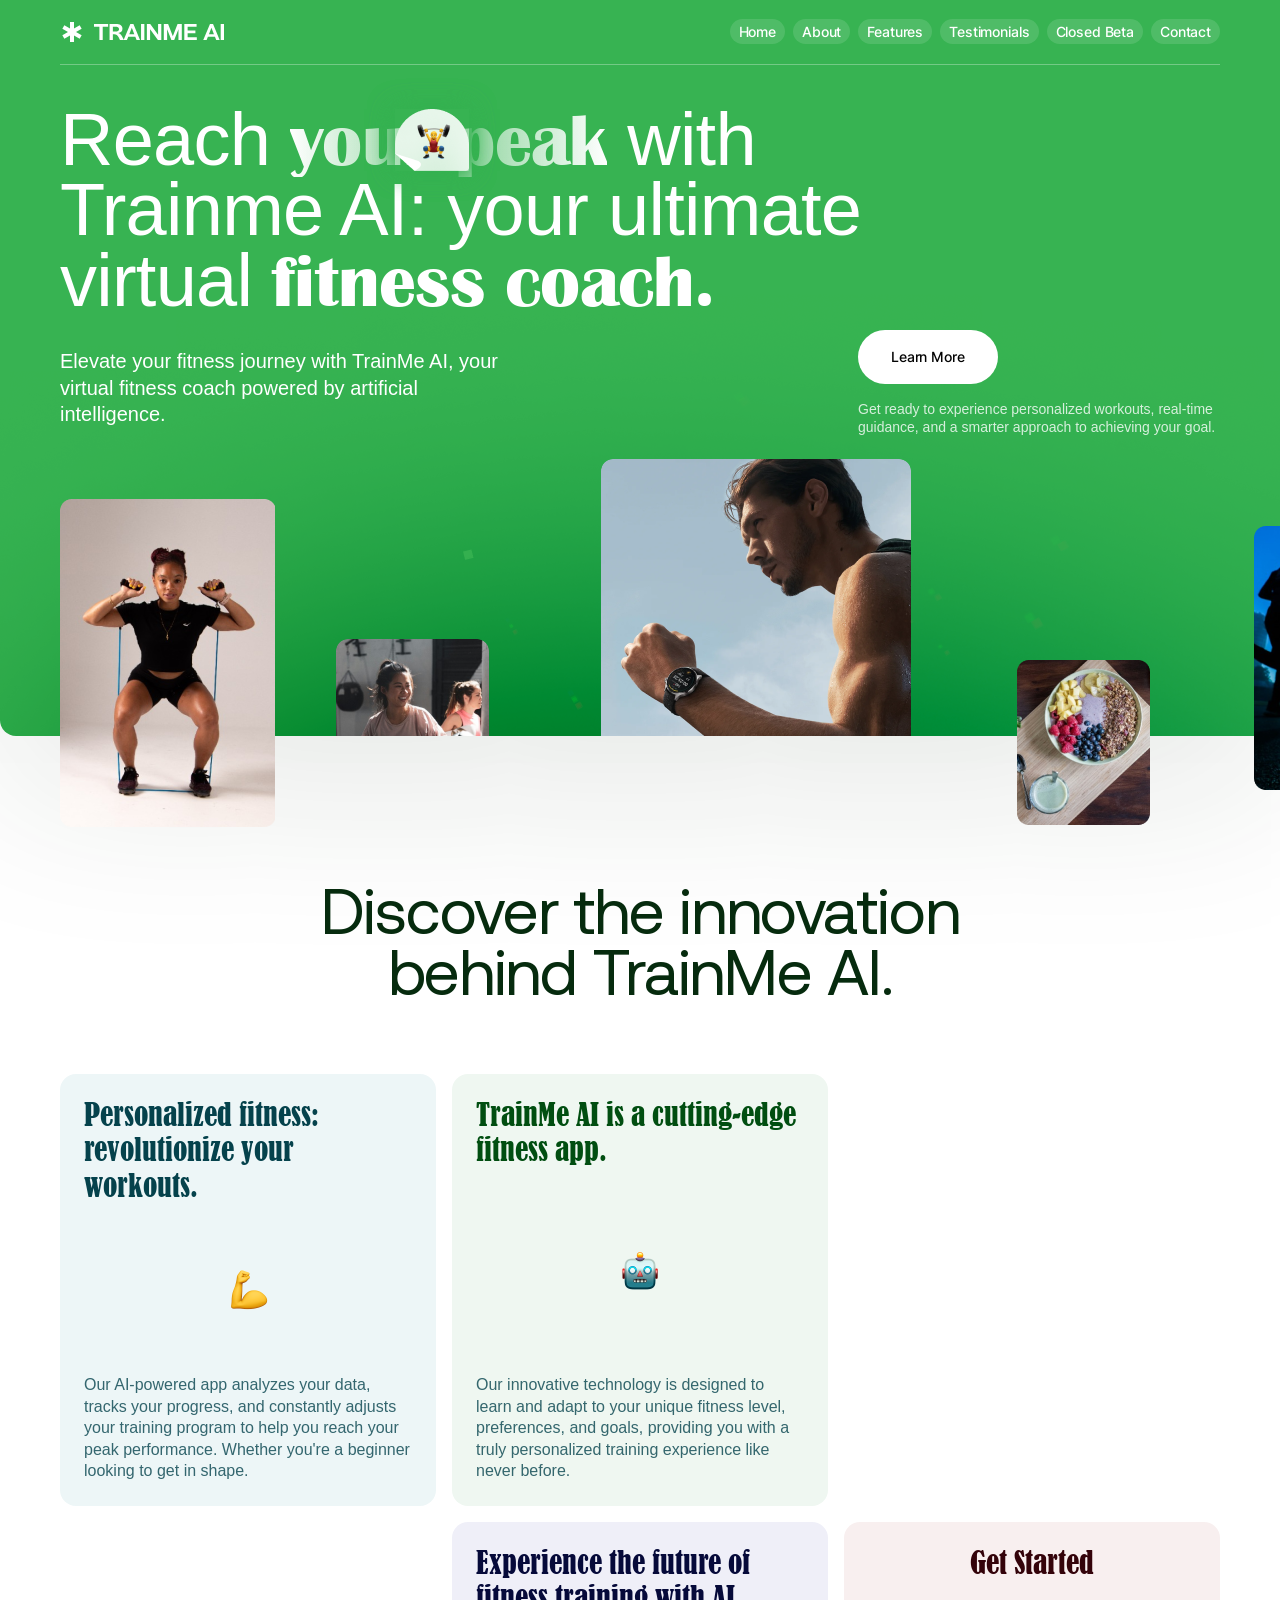
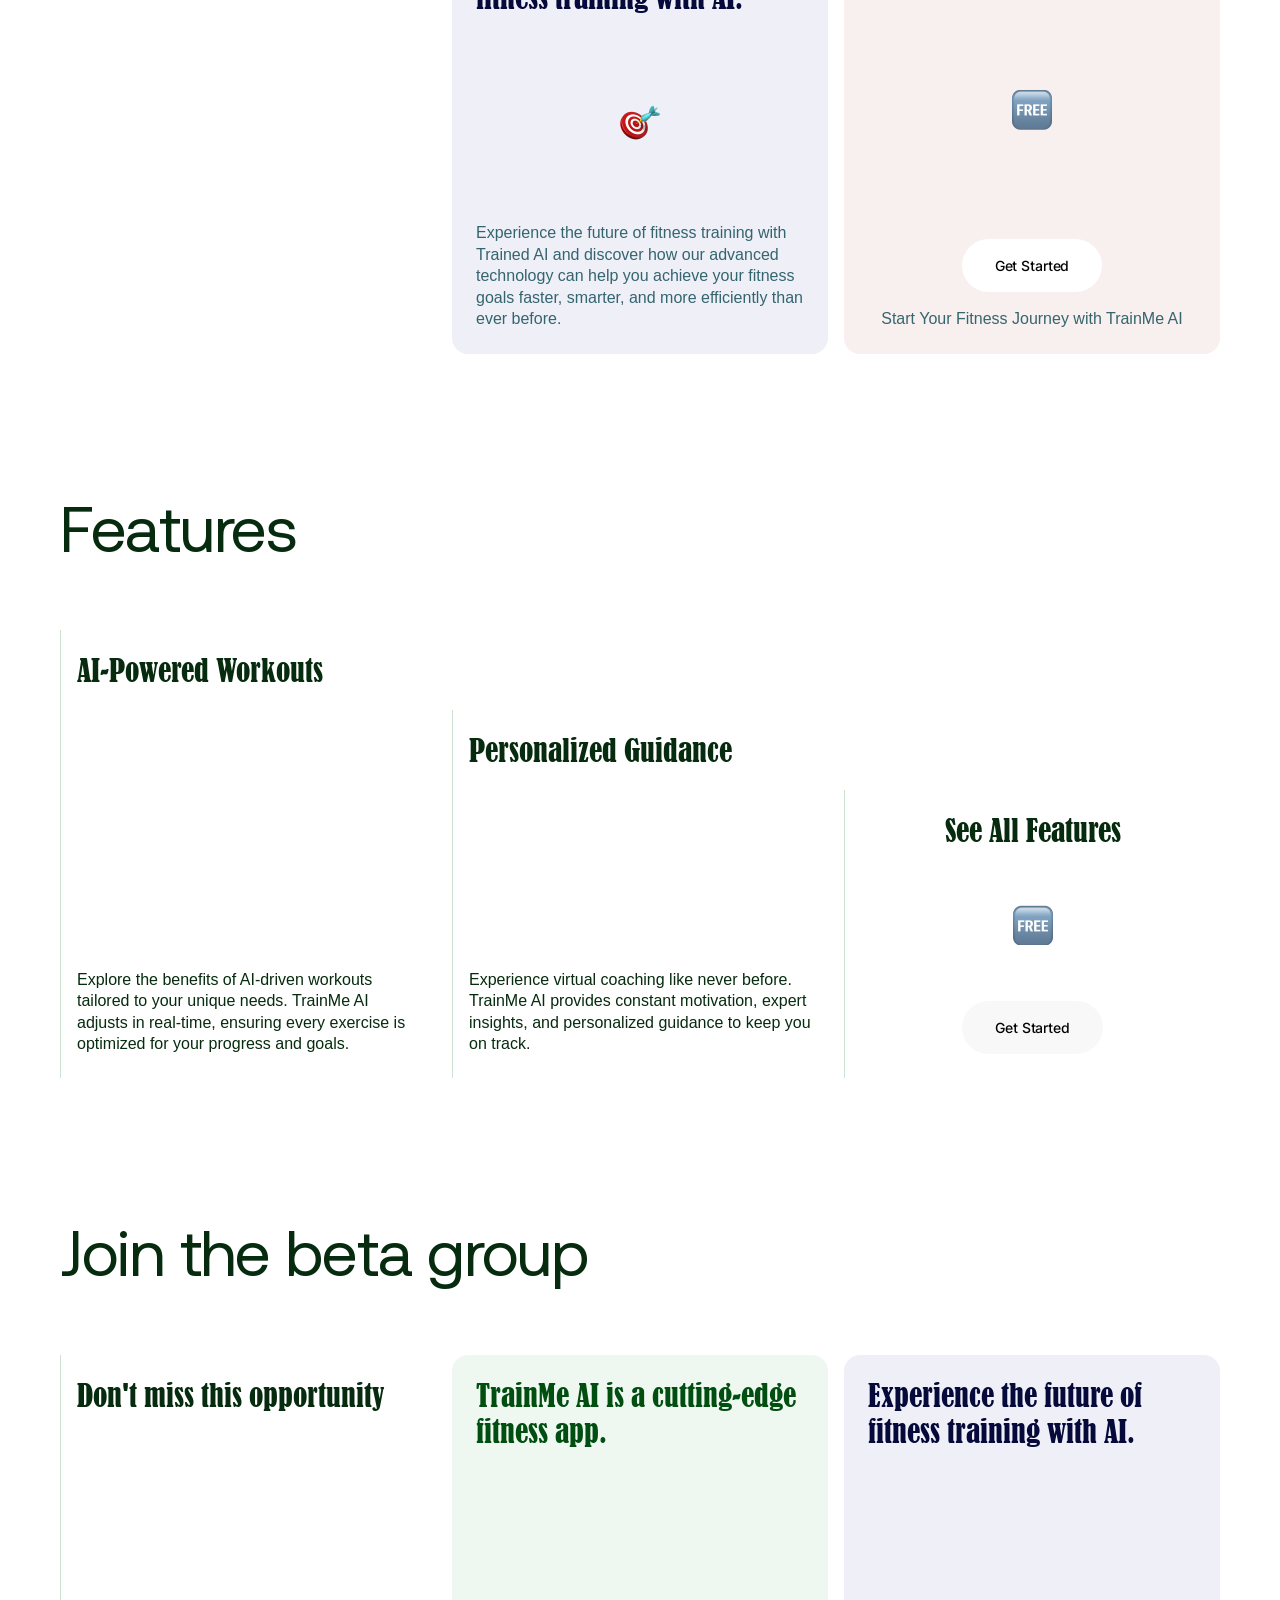
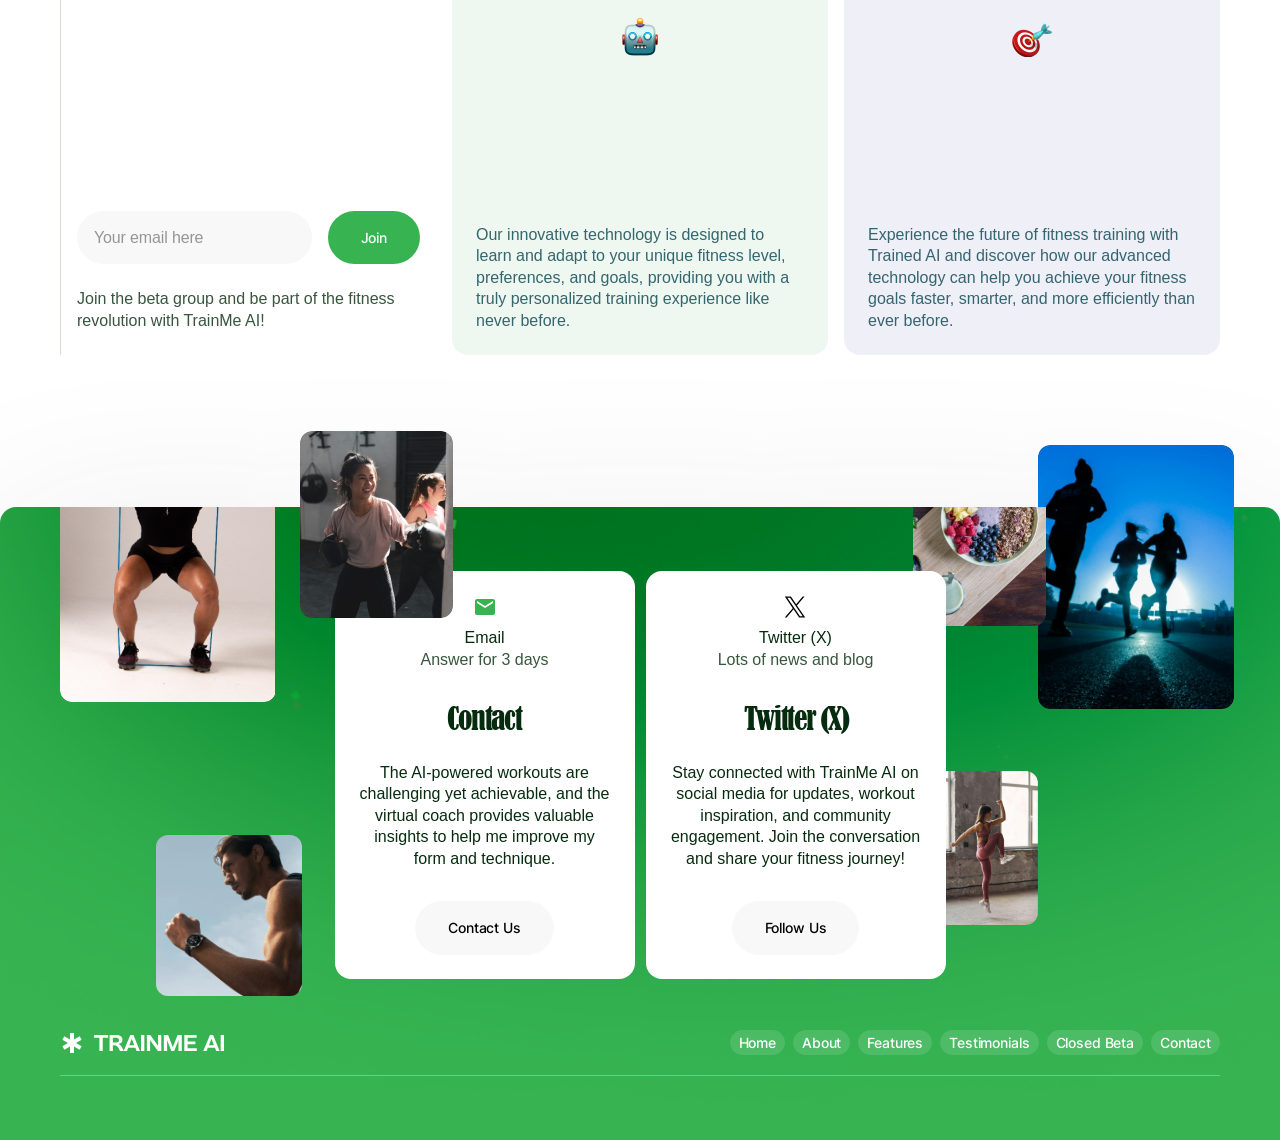
==== commit 5ad1489e: "адаптив секции бета" ====
--- a/app/index.html
+++ b/app/index.html
@@ -166,116 +166,7 @@
     </ul>
   </div>
 </section>
-  <section class="testimonials indent" id="testimonials">
-  <div class="container">
-    <div class="testimonials__top">
-      <h2 class="title title--center title--decor">
-        Testimonials
-        <img src="images/icons/slicker.png" alt="slicker decor" width="74" height="62">
-      </h2>
-      <p class="testimonials__subtext">Success Stories</p>
-    </div>
-    <ul class="testimonials__content">
-      <li class="testimonials__row testimonials__row--long">
-        <div class="testimonials__item">
-          <div class="testimonials__user">
-            <img class="testimonials__avatar" src="images/users/1.png" alt="fitness user">
-            <span class="testimonials__name">Mickey</span>
-            <span class="testimonials__post">Fitness user</span>
-          </div>
-          <h3 class="testimonials__subtitle title-small title-small--center">
-            TrainMe AI has completely transformed my fitness routine.
-          </h3>
-          <p class="testimonials__text">
-            With its personalized workout plans and real-time feedback, I feel motivated and supported every step of the
-            way. I've seen incredible progress in my strength and endurance since using this virtual coach.
-          </p>
-        </div>
-        <div class="testimonials__item testimonials__item--short">
-          <div class="testimonials__user">
-            <img class="testimonials__avatar" src="images/users/2.png" alt="fitness user">
-            <span class="testimonials__name">Nikita</span>
-            <span class="testimonials__post">Fitness user</span>
-          </div>
-          <h3 class="testimonials__subtitle title-small title-small--center">
-            I can recommend TrainMe AI!
-          </h3>
-          <p class="testimonials__text">
-            The AI-powered workouts are challenging yet achievable, and the virtual coach provides
-            valuable insights to help me improve my form and technique.
-          </p>
-        </div>
-        <div class="testimonials__item testimonials__item--short testimonials__item--top">
-          <div class="testimonials__user">
-            <img class="testimonials__avatar" src="images/users/2.png" alt="fitness user">
-            <span class="testimonials__name">Nikita</span>
-            <span class="testimonials__post">Fitness user</span>
-          </div>
-          <h3 class="testimonials__subtitle title-small title-small--center">
-            I can recommend TrainMe AI!
-          </h3>
-          <p class="testimonials__text">
-            The AI-powered workouts are challenging yet achievable, and the virtual coach provides
-            valuable insights to help me improve my form and technique.
-          </p>
-        </div>
-        <div class="testimonials__item testimonials__item--top">
-          <div class="testimonials__user">
-            <img class="testimonials__avatar" src="images/users/4.png" alt="fitness user">
-            <span class="testimonials__name">Mickey</span>
-            <span class="testimonials__post">Fitness user</span>
-          </div>
-          <h3 class="testimonials__subtitle title-small title-small--center">
-            TrainMe AI has completely transformed my fitness routine.
-          </h3>
-          <p class="testimonials__text">
-            With its personalized workout plans and real-time feedback, I feel motivated and supported every step of the
-            way. I've seen incredible progress in my strength and endurance since using this virtual coach.
-          </p>
-        </div>
-      </li>
-      <li class="testimonials__row">
-        <div class="testimonials__item">
-          <div class="testimonials__user">
-            <img class="testimonials__avatar" src="images/users/3.png" alt="fitness user">
-            <span class="testimonials__name">Jhonatan</span>
-            <span class="testimonials__post">Fitness user</span>
-          </div>
-          <h3 class="testimonials__subtitle title-small title-small--center">
-            TrainMe AI has taken my fitness journey.
-          </h3>
-          <p class="testimonials__text">
-            The variety of workouts and the ability to track my progress have kept me engaged and motivated. I love how
-            convenient it is to have a virtual coach available anytime, anywhere. It's truly a game-changer for anyone
-            looking to reach their peak.
-          </p>
-        </div>
-        <div class="testimonials__item">
-          <div class="testimonials__user">
-            <img class="testimonials__avatar" src="images/users/5.png" alt="fitness user">
-            <span class="testimonials__name">Jhonatan</span>
-            <span class="testimonials__post">Fitness user</span>
-          </div>
-          <h3 class="testimonials__subtitle title-small title-small--center">
-            TrainMe AI has taken my fitness journey.
-          </h3>
-          <p class="testimonials__text">
-            The variety of workouts and the ability to track my progress have kept me engaged and motivated. I love how
-            convenient it is to have a virtual coach available anytime, anywhere. It's truly a game-changer for anyone
-            looking to reach their peak.
-          </p>
-        </div>
-      </li>
-    </ul>
-    <div class="testimonials__overlay"></div>
-    <div class="testimonials__control">
-      <button class="btn" type="button" id="testimonials-btn">Learn More</button>
-      <p class="testimonials__info">
-        Elevate your fitness journey with TrainMe AI, your virtual fitness coach powered by artificial intelligence.
-      </p>
-    </div>
-  </div>
-</section>
+  
   <section class="beta indent" id="beta">
   <div class="container">
     <h2 class="title">Join the beta group</h2>
--- a/app/css/style.min.css
+++ b/app/css/style.min.css
@@ -1 +1 @@
-html{-webkit-box-sizing:border-box;box-sizing:border-box;scroll-behavior:smooth}*,*::before,*::after{-webkit-box-sizing:inherit;box-sizing:inherit}a{text-decoration:none;color:inherit;outline:rgba(0,0,0,0)}ul,ol{padding:0}ul{list-style:none}body,h1,h2,h3,h4,h5,h6,p,ul,ol,blockquote{margin:0}img{max-width:100%;display:block}input,button,textarea,select{font:inherit;padding:0;background-color:rgba(0,0,0,0);outline:rgba(0,0,0,0);border:none;-webkit-appearance:none;-moz-appearance:none;appearance:none}button{cursor:pointer;display:inline-block}address,cite{font-style:normal}input[type=number]::-webkit-inner-spin-button,input[type=number]::-webkit-outer-spin-button{-webkit-appearance:none;margin:0}input:-webkit-autofill,input:-webkit-autofill:hover,input:-webkit-autofill:focus,input:-webkit-autofill:active{-webkit-background-clip:text;-webkit-text-fill-color:#fff}svg,path,circle{-webkit-transition:all .4s;transition:all .4s}@font-face{font-family:"Inter";src:url("../fonts/Inter-Regular.woff2") format("woff2"),url("../fonts/Inter-Regular.woff") format("woff");font-weight:400;font-display:swap;font-style:normal}@font-face{font-family:"Inter";src:url("../fonts/Inter-Medium.woff2") format("woff2"),url("../fonts/Inter-Medium.woff") format("woff");font-weight:500;font-display:swap;font-style:normal}@font-face{font-family:"SFProDisplay";src:url("../fonts/SFProDisplay-Regular.woff2") format("woff2"),url("../fonts/SFProDisplay-Regular.woff") format("woff");font-weight:400;font-display:swap;font-style:normal}@font-face{font-family:"Aeonik Pro";src:url("../fonts/AeonikPro-Regular.woff2") format("woff2"),url("../fonts/AeonikPro-Regular.woff") format("woff");font-weight:400;font-style:normal;font-display:swap}@font-face{font-family:"Aeonik Pro";src:url("../fonts/AeonikPro-Medium.woff2") format("woff2"),url("../fonts/AeonikPro-Medium.woff") format("woff");font-weight:500;font-style:normal;font-display:swap}@font-face{font-family:"Aeonik Pro";src:url("../fonts/AeonikPro-Bold.woff2") format("woff2"),url("../fonts/AeonikPro-Bold.woff") format("woff");font-weight:bold;font-style:normal;font-display:swap}@font-face{font-family:"Bernard MT Condensed";src:url("../fonts/BernardMT-Condensed.woff2") format("woff2"),url("../fonts/BernardMT-Condensed.woff") format("woff");font-weight:normal;font-style:normal;font-display:swap}@font-face{font-family:"Britannic";src:url("../fonts/BritannicBold.woff2") format("woff2"),url("../fonts/BritannicBold.woff") format("woff");font-weight:bold;font-style:normal;font-display:swap}.body{font-family:"SF Pro Display",sans-serif;font-weight:400;font-size:16px;line-height:1.34;color:#062b0e;background-color:#fff;position:relative;overflow-x:hidden;will-change:scroll-position}.body--active{overflow:hidden}.container{max-width:1368px;padding:0 60px;margin:0 auto;width:100%}@media(max-width: 1200px){.container{padding:0 30px}}@media(max-width: 992px){.container{padding:0 20px}}@media(max-width: 468px){.container{padding:0 15px}}.container--footer{max-width:1432px}.indent{margin-top:152px}@media(max-width: 1200px){.indent{margin-top:120px}}@media(max-width: 992px){.indent{margin-top:100px}}@media(max-width: 610px){.indent{margin-top:85px}}@media(max-width: 468px){.indent{margin-top:75px}}.logo{-webkit-transition:opacity .3s,outline .3s;transition:opacity .3s,outline .3s;border-radius:3px}.logo:hover{opacity:.5}.logo:focus{outline:2px solid #fff}.logo img{background-repeat:no-repeat;-o-object-fit:cover;object-fit:cover;-o-object-position:center;object-position:center}.sr-only{position:absolute;width:1px;height:1px;margin:-1px;border:0;padding:0;white-space:nowrap;-webkit-clip-path:inset(100%);clip-path:inset(100%);clip:rect(0 0 0 0);overflow:hidden}::-webkit-scrollbar{width:5px}::-webkit-scrollbar-track{background-color:rgba(55,179,82,.3)}::-webkit-scrollbar-thumb,::selection{background-color:#014e11}::-moz-selection{color:#fff}::selection{color:#fff}.menu-btn{height:48px;width:48px;cursor:pointer;z-index:1000;display:none;position:relative;border-radius:50%;padding:18px 16px;-webkit-transition:all .4s;transition:all .4s;background-color:#f8f8f8}@media(max-width: 1160px){.menu-btn{display:block}}.menu-btn:hover{background-color:#37b352}.menu-btn:hover .menu-btn__line,.menu-btn:hover .menu-btn__line::after,.menu-btn:hover .menu-btn__line::before{background-color:#fff}.menu-btn:focus{background-color:#37b352}@media(max-width: 800px){.menu-btn{display:-webkit-box;display:-ms-flexbox;display:flex;-webkit-box-align:center;-ms-flex-align:center;align-items:center;-webkit-box-pack:center;-ms-flex-pack:center;justify-content:center}}.menu-btn__line,.menu-btn__line::after,.menu-btn__line::before{background-color:#030303;content:"";left:0;top:0;width:15px;height:2px;-webkit-transition:all .4s;transition:all .4s}.menu-btn__line::after,.menu-btn__line::before{position:absolute}.menu-btn__line{position:relative;display:-webkit-box;display:-ms-flexbox;display:flex}.menu-btn__line::before{margin-top:-6px}.menu-btn__line::after{margin-top:6px}.menu-btn.active{background-color:#37b352}.menu-btn.active .menu-btn__line{background:rgba(0,0,0,0);-webkit-transition:all .4s;transition:all .4s;-webkit-transform:rotate(-90deg);-ms-transform:rotate(-90deg);transform:rotate(-90deg)}.menu-btn.active .menu-btn__line::before{margin-top:0;-webkit-transform:rotate(-45deg);-ms-transform:rotate(-45deg);transform:rotate(-45deg);-webkit-transition-delay:.4s;transition-delay:.4s;background-color:#fff}.menu-btn.active .menu-btn__line::after{margin-top:0;-webkit-transform:rotate(45deg);-ms-transform:rotate(45deg);transform:rotate(45deg);-webkit-transition-delay:.4s;transition-delay:.4s;background-color:#fff}.btn{font-family:"Inter",sans-serif;display:inline-block;max-width:-webkit-max-content;max-width:-moz-max-content;max-width:max-content;font-size:14px;line-height:1.4;color:#030303;border-radius:40px;font-weight:500;padding:16px 32px;background-color:#fff;border:1px solid rgba(0,0,0,0);letter-spacing:-0.14px;-webkit-transition:background-color .4s,border .4s,color .4s,opacity .4s;transition:background-color .4s,border .4s,color .4s,opacity .4s}.btn:hover{background-color:rgba(0,0,0,0);border-color:#030303}.btn:focus{opacity:.5}.btn--gray{background-color:#f8f8f8}.btn--green{background-color:#37b352;color:#fff}.btn--green:hover{background-color:rgba(0,0,0,0);border-color:#37b352;color:#030303}.input{border-radius:40px;padding:16px;background-color:#f8f8f8;font-weight:500;font-size:14px;width:100%;letter-spacing:-0.14px;height:100%;border:1px solid rgba(0,0,0,0);-webkit-transition:border .4s,background-color .4s;transition:border .4s,background-color .4s}.input:hover{background-color:#eff7f1}.input:focus{border-color:#37b352}.input::-webkit-input-placeholder{font-weight:500;color:rgba(3,3,3,.4)}.input::-moz-placeholder{font-weight:500;color:rgba(3,3,3,.4)}.input:-ms-input-placeholder{font-weight:500;color:rgba(3,3,3,.4)}.input::-ms-input-placeholder{font-weight:500;color:rgba(3,3,3,.4)}.input::placeholder{font-weight:500;color:rgba(3,3,3,.4)}.title{font-family:"Aeonik Pro",sans-serif;font-size:64px;letter-spacing:-1.28px;line-height:.95;font-weight:400;margin-bottom:64px;max-width:614px;width:100%}@media(max-width: 1200px){.title{font-size:60px;margin-bottom:56px}}@media(max-width: 1100px){.title{font-size:56px;margin-bottom:48px}}@media(max-width: 992px){.title{font-size:52px;margin-bottom:42px}}@media(max-width: 768px){.title{font-size:48px}}@media(max-width: 670px){.title{font-size:44px;margin-bottom:34px}}@media(max-width: 610px){.title{font-size:42px}}@media(max-width: 468px){.title{font-size:38px}}@media(max-width: 420px){.title{font-size:36px}}@media(max-width: 468px){.title{margin-bottom:30px}}.title--center{text-align:center;margin:0 auto 64px}@media(max-width: 1200px){.title--center{margin-bottom:56px}}@media(max-width: 1100px){.title--center{margin-bottom:48px}}@media(max-width: 992px){.title--center{margin-bottom:42px}}@media(max-width: 670px){.title--center{margin-bottom:34px}}@media(max-width: 468px){.title--center{margin-bottom:30px}}.title--decor{display:-webkit-box;display:-ms-flexbox;display:flex;-webkit-box-align:center;-ms-flex-align:center;align-items:center;gap:14px;-webkit-box-pack:center;-ms-flex-pack:center;justify-content:center}.title img{background-repeat:no-repeat;-o-object-fit:cover;object-fit:cover;-o-object-position:center;object-position:center;-webkit-box-shadow:0 40px 32px 0 rgba(195,215,200,.12);box-shadow:0 40px 32px 0 rgba(195,215,200,.12)}.title-small{font-size:32px;font-weight:400;line-height:1.19;font-family:"Bernard MT Condensed",sans-serif;color:#062b0e}@media(max-width: 1380px){.title-small{font-size:30px}}@media(max-width: 1200px){.title-small{font-size:28px}}@media(max-width: 768px){.title-small{font-size:26px}}@media(max-width: 660px){.title-small{font-size:24px}}@media(max-width: 468px){.title-small{font-size:23px}}@media(max-width: 390px){.title-small{font-size:22px}}.title-small--center{text-align:center}.header{background-repeat:no-repeat;background-position:center center;background-size:cover;min-height:736px;border-radius:0 0 16px 16px;background-image:url("../images/hero.png");-webkit-box-shadow:0 40px 186.2px 0 rgba(23,43,27,.13);box-shadow:0 40px 186.2px 0 rgba(23,43,27,.13);color:#fff;position:relative;overflow:hidden}.header__container{position:relative}.header__top{display:-webkit-box;display:-ms-flexbox;display:flex;-webkit-box-pack:justify;-ms-flex-pack:justify;justify-content:space-between;-webkit-box-align:center;-ms-flex-align:center;align-items:center;gap:30px;padding:20px 0;border-bottom:1px solid rgba(255,255,255,.3);margin-bottom:40px}.header__list{display:-webkit-box;display:-ms-flexbox;display:flex;-webkit-box-pack:justify;-ms-flex-pack:justify;justify-content:space-between;-webkit-box-align:center;-ms-flex-align:center;align-items:center;gap:8px}.header__link{font-size:14px;font-weight:500;letter-spacing:-0.14px;font-family:"Inter",sans-serif;line-height:1.4;padding:4px 9px;background-color:rgba(255,255,255,.12);border-radius:40px;-webkit-transition:color .4s,background-color .4s,opacity .4s;transition:color .4s,background-color .4s,opacity .4s}.header__link:hover{background-color:#fff;color:#014e11}.header__link:focus{opacity:.5}.header__title{margin-bottom:32px;font-size:74px;font-weight:500;letter-spacing:-0.01em;line-height:.95;max-width:830px}.header__title--decor{position:relative;background:-webkit-gradient(linear, left top, right top, from(#fff), color-stop(50%, rgba(255, 255, 255, 0.38)), to(#fff));background:linear-gradient(90deg, #fff 0%, rgba(255, 255, 255, 0.38) 50%, #fff 100%);background-clip:text;-webkit-background-clip:text;-webkit-text-fill-color:rgba(0,0,0,0)}.header__title--decor::before{background-repeat:no-repeat;background-position:center center;background-size:cover;content:"";position:absolute;top:50%;left:50%;-webkit-transform:translate(-50%, -50%);-ms-transform:translate(-50%, -50%);transform:translate(-50%, -50%);left:44.6%;position:absolute;background-image:url("../images/icons/sticker.png");width:74px;height:62px;-webkit-box-shadow:0 0 26px 0 #34b150,0 0 26px 0 #34b150;box-shadow:0 0 26px 0 #34b150,0 0 26px 0 #34b150}.header__title--britannic{font-family:"Britannic",sans-serif}.header__subtext{max-width:445px;font-size:20px}.header__info{display:-webkit-box;display:-ms-flexbox;display:flex;-webkit-box-orient:vertical;-webkit-box-direction:normal;-ms-flex-direction:column;flex-direction:column;gap:16px;max-width:362px;font-size:14px;position:absolute;right:60px;top:330px}.header__info p{color:rgba(255,255,255,.8)}.header__images{display:-webkit-box;display:-ms-flexbox;display:flex;position:absolute;bottom:-92px}.header__images img{background-repeat:no-repeat;-o-object-fit:cover;object-fit:cover;-o-object-position:center;object-position:center;border-radius:12px}.header__img{position:relative}.header__img--one{top:-237px}.header__img--two{margin-left:276px;bottom:-150px}.header__img--three{margin-left:112px;top:-30px}.header__img--four{right:190px;top:-76px;position:absolute}.header__img--five{position:absolute;right:-110px;top:-210px}.header__more:hover{border-color:#fff;color:#fff}.header__decor{width:100%;position:absolute}.images__header{position:relative}.footer{background-repeat:no-repeat;background-position:center center;background-size:cover;position:relative;padding:64px 0;background-image:url("../images/hero-footer.png");-webkit-box-shadow:0 40px 186px 0 rgba(23,43,27,.13);box-shadow:0 40px 186px 0 rgba(23,43,27,.13);overflow:hidden;border-radius:16px 16px 0 0}.footer__contacts{display:-ms-grid;display:grid;-ms-grid-columns:(1fr)[2];grid-template-columns:repeat(2, 1fr);gap:11px;max-width:611px;margin:0 auto 52px;position:relative;z-index:20}.footer__contact{border-radius:16px;padding:24px;background-color:#fff;display:-webkit-box;display:-ms-flexbox;display:flex;-webkit-box-orient:vertical;-webkit-box-direction:normal;-ms-flex-direction:column;flex-direction:column;gap:0px;-webkit-box-align:center;-ms-flex-align:center;align-items:center;text-align:center;position:relative;z-index:3}.footer__answer{display:-webkit-box;display:-ms-flexbox;display:flex;-webkit-box-orient:vertical;-webkit-box-direction:normal;-ms-flex-direction:column;flex-direction:column;gap:0px;-webkit-box-align:center;-ms-flex-align:center;align-items:center;margin-bottom:32px}.footer__icon{background-repeat:no-repeat;-o-object-fit:cover;object-fit:cover;-o-object-position:center;object-position:center;margin-bottom:8px}.footer__answer-day{color:rgba(6,43,14,.8)}.footer__text{margin-bottom:32px}.footer .title{margin-bottom:24px}.footer__bottom{display:-webkit-box;display:-ms-flexbox;display:flex;-webkit-box-pack:justify;-ms-flex-pack:justify;justify-content:space-between;-webkit-box-align:center;-ms-flex-align:center;align-items:center;gap:30px;padding-bottom:20px;border-bottom:1px solid rgba(255,255,255,.3)}.footer__list{display:-webkit-box;display:-ms-flexbox;display:flex;-webkit-box-pack:justify;-ms-flex-pack:justify;justify-content:space-between;-webkit-box-align:center;-ms-flex-align:center;align-items:center;gap:8px}.footer__link{font-size:14px;font-weight:500;letter-spacing:-0.14px;font-family:"Inter",sans-serif;line-height:1.4;padding:4px 9px;background-color:rgba(255,255,255,.12);border-radius:40px;color:#fff;-webkit-transition:color .4s,background-color .4s,opacity .4s;transition:color .4s,background-color .4s,opacity .4s}.footer__link:hover{background-color:#fff;color:#014e11}.footer__link:focus{opacity:.5}.footer__images{top:0;position:absolute;z-index:0}.footer__img{background-repeat:no-repeat;-o-object-fit:cover;object-fit:cover;-o-object-position:center;object-position:center;position:relative;border-radius:12px}.footer__img--one{top:-133px}.footer__img--two{left:96px}.footer__img--three{position:absolute;right:-100px;top:-110px}.footer__img--four{position:absolute;right:-92px;bottom:54px;z-index:0}.footer__img--five{left:240px;top:76px}.footer__img--six{position:absolute;right:70px;-webkit-transform:translateY(90px);-ms-transform:translateY(90px);transform:translateY(90px);width:196px;z-index:20}@media(max-width: 1520px){.footer__img--six{right:58px}}@media(max-width: 1440px){.footer__img--six{right:46px}}.footer__right{position:absolute}.images__footer{position:absolute;z-index:300}.card{padding:24px;border-radius:16px;min-height:432px;-webkit-box-align:stretch;-ms-flex-align:stretch;align-items:stretch;-webkit-box-pack:justify;-ms-flex-pack:justify;justify-content:space-between;display:-webkit-box;display:-ms-flexbox;display:flex;-webkit-box-orient:vertical;-webkit-box-direction:normal;-ms-flex-direction:column;flex-direction:column;gap:30px;background-color:#eff7f1}@media(max-width: 768px){.card{min-height:410px}}@media(max-width: 580px){.card{min-height:370px}}@media(max-width: 468px){.card{padding:24px 20px;min-height:350px}}.card--azure{background-color:#edf6f7}.card--blue{background-color:#efeff8}.card--red{background-color:#f8efef}.card--high{min-height:600px}.card__title{color:#014e11}.card__title--azure{color:#05424c}.card__title--blue{color:#060a3a}.card__title--red{color:#34030a}.card__icon{background-repeat:no-repeat;-o-object-fit:cover;object-fit:cover;-o-object-position:center;object-position:center;margin:0 auto}@media(max-width: 680px){.card__icon{width:37px;height:37px}}@media(max-width: 610px){.card__icon{width:34px;height:34px}}.card__text{color:rgba(1,78,17,.8)}.card__text--azure{color:rgba(5,66,76,.8)}.card__text--blue{color:rgba(6,10,58,.8)}.card__text--red{color:rgba(52,3,10,.8)}.card__action{text-align:center;display:-webkit-box;display:-ms-flexbox;display:flex;-webkit-box-orient:vertical;-webkit-box-direction:normal;-ms-flex-direction:column;flex-direction:column;gap:16px;-webkit-box-align:center;-ms-flex-align:center;align-items:center}@media(max-width: 468px){.card__action p{max-width:180px}}.innovation{position:relative;z-index:20}.innovation__title{max-width:703px}@media(max-width: 992px){.innovation__title{max-width:650px}}@media(max-width: 768px){.innovation__title{max-width:600px}}@media(max-width: 670px){.innovation__title{max-width:550px}}@media(max-width: 610px){.innovation__title{max-width:520px}}.innovation__list{display:-webkit-box;display:-ms-flexbox;display:flex;-webkit-box-orient:vertical;-webkit-box-direction:normal;-ms-flex-direction:column;flex-direction:column;gap:16px}@media(max-width: 1200px){.innovation__list{gap:10px}}@media(max-width: 992px){.innovation__list{max-width:740px;margin:0 auto}}@media(max-width: 580px){.innovation__list{max-width:370px}}@media(max-width: 468px){.innovation__list{max-width:100%}}.innovation__row{display:-ms-grid;display:grid;-ms-grid-columns:(1fr)[3];grid-template-columns:repeat(3, 1fr);grid-gap:16px}@media(max-width: 1200px){.innovation__row{grid-gap:10px}}@media(max-width: 992px){.innovation__row{-ms-grid-columns:(1fr)[2];grid-template-columns:repeat(2, 1fr)}}@media(max-width: 580px){.innovation__row{-ms-grid-columns:(1fr)[1];grid-template-columns:repeat(1, 1fr)}}@media(max-width: 992px){.innovation__empty{display:none}}@media(max-width: 580px){.innovation__name{max-width:260px}}.features__list{display:-ms-grid;display:grid;-ms-grid-columns:(1fr)[3];grid-template-columns:repeat(3, 1fr);grid-gap:16px;-webkit-box-align:end;-ms-flex-align:end;align-items:flex-end}@media(max-width: 1200px){.features__list{grid-gap:10px}}@media(max-width: 870px){.features__list{-ms-grid-columns:(1fr)[2];grid-template-columns:repeat(2, 1fr);grid-gap:30px 10px}}@media(max-width: 610px){.features__list{-ms-grid-columns:(1fr)[1];grid-template-columns:repeat(1, 1fr)}}.features__item{padding:24px 16px;border-left:1px solid #d0e2d2;display:-webkit-box;display:-ms-flexbox;display:flex;-webkit-box-orient:vertical;-webkit-box-direction:normal;-ms-flex-direction:column;flex-direction:column;-webkit-box-pack:justify;-ms-flex-pack:justify;justify-content:space-between;gap:30px}@media(max-width: 1100px){.features__item{padding:20px 14px}}@media(max-width: 930px){.features__item{padding:16px 14px}}@media(max-width: 870px){.features__item{min-height:320px !important;border-right:1px solid #d0e2d2}}@media(max-width: 768px){.features__item{padding:14px;min-height:270px !important}}@media(max-width: 660px){.features__item{min-height:240px !important}}@media(max-width: 610px){.features__item{min-height:180px !important}}.features__item--high{min-height:448px}@media(max-width: 1100px){.features__item--high{min-height:428px}}@media(max-width: 940px){.features__item--high{min-height:400px}}.features__item--middle{min-height:368px}@media(max-width: 1100px){.features__item--middle{min-height:348px}}@media(max-width: 940px){.features__item--middle{min-height:320px}}.features__item--small{min-height:288px;-webkit-box-align:center;-ms-flex-align:center;align-items:center}@media(max-width: 1100px){.features__item--small{min-height:268px}}@media(max-width: 940px){.features__item--small{min-height:240px}}@media(max-width: 870px){.features__item--small{-ms-grid-column-span:2;grid-column:span 2;max-width:380px;width:100%;margin:0 auto}}@media(max-width: 768px){.features__item--small{max-width:355px}}@media(max-width: 690px){.features__item--small{max-width:320px}}@media(max-width: 660px){.features__item--small{max-width:295px}}@media(max-width: 610px){.features__item--small{-ms-grid-column-span:1;grid-column:span 1;max-width:100%}}.features__item img{background-repeat:no-repeat;-o-object-fit:cover;object-fit:cover;-o-object-position:center;object-position:center}@media(max-width: 680px){.features__item img{width:37px;height:37px}}.testimonials{background-color:#eff7f1;padding:64px 0;position:relative}.testimonials .title{margin-bottom:0}.testimonials__top{display:-webkit-box;display:-ms-flexbox;display:flex;-webkit-box-orient:vertical;-webkit-box-direction:normal;-ms-flex-direction:column;flex-direction:column;gap:16px;-webkit-box-align:center;-ms-flex-align:center;align-items:center;margin-bottom:64px}.testimonials__subtext{font-size:20px}.testimonials__content{display:-webkit-box;display:-ms-flexbox;display:flex;gap:16px}.testimonials__row{display:-webkit-box;display:-ms-flexbox;display:flex;-webkit-box-orient:vertical;-webkit-box-direction:normal;-ms-flex-direction:column;flex-direction:column;gap:16px;max-width:404px;width:100%;-webkit-box-align:start;-ms-flex-align:start;align-items:flex-start}.testimonials__row--long{display:-webkit-box;display:-ms-flexbox;display:flex;-ms-flex-wrap:wrap;flex-wrap:wrap;-webkit-box-orient:horizontal;-webkit-box-direction:normal;-ms-flex-direction:row;flex-direction:row;gap:16px;max-width:826px;width:100%}.testimonials__item{background-color:#fff;padding:32px 24px;border-radius:16px;width:100%;max-width:510px}.testimonials__item--short{max-width:300px;padding:24px}.testimonials__item--top{margin-top:-25px}.testimonials__user{display:-webkit-box;display:-ms-flexbox;display:flex;-webkit-box-orient:vertical;-webkit-box-direction:normal;-ms-flex-direction:column;flex-direction:column;gap:0px;-webkit-box-align:center;-ms-flex-align:center;align-items:center;margin-bottom:32px}.testimonials__post{font-size:14px;color:rgba(6,43,14,.8)}.testimonials__avatar{background-repeat:no-repeat;-o-object-fit:cover;object-fit:cover;-o-object-position:center;object-position:center;border-radius:50%;margin-bottom:8px}.testimonials__subtitle{margin-bottom:24px}.testimonials__text{color:rgba(6,43,14,.8);max-width:400px;margin:0 auto;text-align:center}.testimonials__control{display:-webkit-box;display:-ms-flexbox;display:flex;-webkit-box-orient:vertical;-webkit-box-direction:normal;-ms-flex-direction:column;flex-direction:column;gap:24px;-webkit-box-align:center;-ms-flex-align:center;align-items:center;max-width:370px;text-align:center;position:absolute;z-index:20;bottom:64px;left:50%;-webkit-transform:translateX(-50%);-ms-transform:translateX(-50%);transform:translateX(-50%)}.testimonials__info{font-size:14px}.testimonials__overlay{min-height:804px;position:absolute;bottom:0;left:0;width:100%;background:-webkit-gradient(linear, left top, left bottom, color-stop(20.37%, rgba(239, 247, 241, 0)), color-stop(65.16%, #EFF7F1));background:linear-gradient(180deg, rgba(239, 247, 241, 0) 20.37%, #EFF7F1 65.16%)}.beta__content{display:-ms-grid;display:grid;-ms-grid-columns:(1fr)[3];grid-template-columns:repeat(3, 1fr);grid-gap:16px}.beta__item{padding:24px 16px;border-left:1px solid #d0e2d2;display:-webkit-box;display:-ms-flexbox;display:flex;-webkit-box-orient:vertical;-webkit-box-direction:normal;-ms-flex-direction:column;flex-direction:column;-webkit-box-pack:justify;-ms-flex-pack:justify;justify-content:space-between}.beta__form{display:-webkit-box;display:-ms-flexbox;display:flex;-webkit-box-orient:vertical;-webkit-box-direction:normal;-ms-flex-direction:column;flex-direction:column;gap:24px}.beta__filling{display:-webkit-box;display:-ms-flexbox;display:flex;gap:16px}.beta__filling label{width:100%}.beta__text{color:rgba(6,43,14,.8)}+html{-webkit-box-sizing:border-box;box-sizing:border-box;scroll-behavior:smooth}*,*::before,*::after{-webkit-box-sizing:inherit;box-sizing:inherit}a{text-decoration:none;color:inherit;outline:rgba(0,0,0,0)}ul,ol{padding:0}ul{list-style:none}body,h1,h2,h3,h4,h5,h6,p,ul,ol,blockquote{margin:0}img{max-width:100%;display:block}input,button,textarea,select{font:inherit;padding:0;background-color:rgba(0,0,0,0);outline:rgba(0,0,0,0);border:none;-webkit-appearance:none;-moz-appearance:none;appearance:none}button{cursor:pointer;display:inline-block}address,cite{font-style:normal}input[type=number]::-webkit-inner-spin-button,input[type=number]::-webkit-outer-spin-button{-webkit-appearance:none;margin:0}input:-webkit-autofill,input:-webkit-autofill:hover,input:-webkit-autofill:focus,input:-webkit-autofill:active{-webkit-background-clip:text;-webkit-text-fill-color:#fff}svg,path,circle{-webkit-transition:all .4s;transition:all .4s}@font-face{font-family:"Inter";src:url("../fonts/Inter-Regular.woff2") format("woff2"),url("../fonts/Inter-Regular.woff") format("woff");font-weight:400;font-display:swap;font-style:normal}@font-face{font-family:"Inter";src:url("../fonts/Inter-Medium.woff2") format("woff2"),url("../fonts/Inter-Medium.woff") format("woff");font-weight:500;font-display:swap;font-style:normal}@font-face{font-family:"SFProDisplay";src:url("../fonts/SFProDisplay-Regular.woff2") format("woff2"),url("../fonts/SFProDisplay-Regular.woff") format("woff");font-weight:400;font-display:swap;font-style:normal}@font-face{font-family:"Aeonik Pro";src:url("../fonts/AeonikPro-Regular.woff2") format("woff2"),url("../fonts/AeonikPro-Regular.woff") format("woff");font-weight:400;font-style:normal;font-display:swap}@font-face{font-family:"Aeonik Pro";src:url("../fonts/AeonikPro-Medium.woff2") format("woff2"),url("../fonts/AeonikPro-Medium.woff") format("woff");font-weight:500;font-style:normal;font-display:swap}@font-face{font-family:"Aeonik Pro";src:url("../fonts/AeonikPro-Bold.woff2") format("woff2"),url("../fonts/AeonikPro-Bold.woff") format("woff");font-weight:bold;font-style:normal;font-display:swap}@font-face{font-family:"Bernard MT Condensed";src:url("../fonts/BernardMT-Condensed.woff2") format("woff2"),url("../fonts/BernardMT-Condensed.woff") format("woff");font-weight:normal;font-style:normal;font-display:swap}@font-face{font-family:"Britannic";src:url("../fonts/BritannicBold.woff2") format("woff2"),url("../fonts/BritannicBold.woff") format("woff");font-weight:bold;font-style:normal;font-display:swap}.body{font-family:"SF Pro Display",sans-serif;font-weight:400;font-size:16px;line-height:1.34;color:#062b0e;background-color:#fff;position:relative;overflow-x:hidden;will-change:scroll-position}.body--active{overflow:hidden}.container{max-width:1368px;padding:0 60px;margin:0 auto;width:100%}@media(max-width: 1200px){.container{padding:0 30px}}@media(max-width: 992px){.container{padding:0 20px}}@media(max-width: 468px){.container{padding:0 15px}}.container--footer{max-width:1432px}.indent{margin-top:152px}@media(max-width: 1200px){.indent{margin-top:120px}}@media(max-width: 992px){.indent{margin-top:100px}}@media(max-width: 610px){.indent{margin-top:85px}}@media(max-width: 468px){.indent{margin-top:75px}}.logo{-webkit-transition:opacity .3s,outline .3s;transition:opacity .3s,outline .3s;border-radius:3px}.logo:hover{opacity:.5}.logo:focus{outline:2px solid #fff}.logo img{background-repeat:no-repeat;-o-object-fit:cover;object-fit:cover;-o-object-position:center;object-position:center}.sr-only{position:absolute;width:1px;height:1px;margin:-1px;border:0;padding:0;white-space:nowrap;-webkit-clip-path:inset(100%);clip-path:inset(100%);clip:rect(0 0 0 0);overflow:hidden}::-webkit-scrollbar{width:5px}::-webkit-scrollbar-track{background-color:rgba(55,179,82,.3)}::-webkit-scrollbar-thumb,::selection{background-color:#014e11}::-moz-selection{color:#fff}::selection{color:#fff}.menu-btn{height:48px;width:48px;cursor:pointer;z-index:1000;display:none;position:relative;border-radius:50%;padding:18px 16px;-webkit-transition:all .4s;transition:all .4s;background-color:#f8f8f8}@media(max-width: 1160px){.menu-btn{display:block}}.menu-btn:hover{background-color:#37b352}.menu-btn:hover .menu-btn__line,.menu-btn:hover .menu-btn__line::after,.menu-btn:hover .menu-btn__line::before{background-color:#fff}.menu-btn:focus{background-color:#37b352}@media(max-width: 800px){.menu-btn{display:-webkit-box;display:-ms-flexbox;display:flex;-webkit-box-align:center;-ms-flex-align:center;align-items:center;-webkit-box-pack:center;-ms-flex-pack:center;justify-content:center}}.menu-btn__line,.menu-btn__line::after,.menu-btn__line::before{background-color:#030303;content:"";left:0;top:0;width:15px;height:2px;-webkit-transition:all .4s;transition:all .4s}.menu-btn__line::after,.menu-btn__line::before{position:absolute}.menu-btn__line{position:relative;display:-webkit-box;display:-ms-flexbox;display:flex}.menu-btn__line::before{margin-top:-6px}.menu-btn__line::after{margin-top:6px}.menu-btn.active{background-color:#37b352}.menu-btn.active .menu-btn__line{background:rgba(0,0,0,0);-webkit-transition:all .4s;transition:all .4s;-webkit-transform:rotate(-90deg);-ms-transform:rotate(-90deg);transform:rotate(-90deg)}.menu-btn.active .menu-btn__line::before{margin-top:0;-webkit-transform:rotate(-45deg);-ms-transform:rotate(-45deg);transform:rotate(-45deg);-webkit-transition-delay:.4s;transition-delay:.4s;background-color:#fff}.menu-btn.active .menu-btn__line::after{margin-top:0;-webkit-transform:rotate(45deg);-ms-transform:rotate(45deg);transform:rotate(45deg);-webkit-transition-delay:.4s;transition-delay:.4s;background-color:#fff}.btn{font-family:"Inter",sans-serif;display:inline-block;max-width:-webkit-max-content;max-width:-moz-max-content;max-width:max-content;font-size:14px;line-height:1.4;color:#030303;border-radius:40px;font-weight:500;padding:16px 32px;background-color:#fff;border:1px solid rgba(0,0,0,0);letter-spacing:-0.14px;-webkit-transition:background-color .4s,border .4s,color .4s,opacity .4s;transition:background-color .4s,border .4s,color .4s,opacity .4s}.btn:hover{background-color:rgba(0,0,0,0);border-color:#030303}.btn:focus{opacity:.5}.btn--gray{background-color:#f8f8f8}.btn--green{background-color:#37b352;color:#fff}.btn--green:hover{background-color:rgba(0,0,0,0);border-color:#37b352;color:#030303}.input{border-radius:40px;padding:16px;background-color:#f8f8f8;font-weight:500;width:100%;letter-spacing:-0.14px;height:100%;border:1px solid rgba(0,0,0,0);-webkit-transition:border .4s,background-color .4s;transition:border .4s,background-color .4s}.input:hover{background-color:#eff7f1}.input:focus{border-color:#37b352}.input::-webkit-input-placeholder{font-weight:500;color:rgba(3,3,3,.4)}.input::-moz-placeholder{font-weight:500;color:rgba(3,3,3,.4)}.input:-ms-input-placeholder{font-weight:500;color:rgba(3,3,3,.4)}.input::-ms-input-placeholder{font-weight:500;color:rgba(3,3,3,.4)}.input::placeholder{font-weight:500;color:rgba(3,3,3,.4)}.title{font-family:"Aeonik Pro",sans-serif;font-size:64px;letter-spacing:-1.28px;line-height:.95;font-weight:400;margin-bottom:64px;max-width:614px;width:100%}@media(max-width: 1200px){.title{font-size:60px;margin-bottom:56px}}@media(max-width: 1100px){.title{font-size:56px;margin-bottom:48px}}@media(max-width: 992px){.title{font-size:52px;margin-bottom:42px}}@media(max-width: 768px){.title{font-size:48px}}@media(max-width: 670px){.title{font-size:44px;margin-bottom:34px}}@media(max-width: 610px){.title{font-size:42px}}@media(max-width: 468px){.title{font-size:38px}}@media(max-width: 420px){.title{font-size:36px}}@media(max-width: 468px){.title{margin-bottom:30px}}.title--center{text-align:center;margin:0 auto 64px}@media(max-width: 1200px){.title--center{margin-bottom:56px}}@media(max-width: 1100px){.title--center{margin-bottom:48px}}@media(max-width: 992px){.title--center{margin-bottom:42px}}@media(max-width: 670px){.title--center{margin-bottom:34px}}@media(max-width: 468px){.title--center{margin-bottom:30px}}.title--decor{display:-webkit-box;display:-ms-flexbox;display:flex;-webkit-box-align:center;-ms-flex-align:center;align-items:center;gap:14px;-webkit-box-pack:center;-ms-flex-pack:center;justify-content:center}.title img{background-repeat:no-repeat;-o-object-fit:cover;object-fit:cover;-o-object-position:center;object-position:center;-webkit-box-shadow:0 40px 32px 0 rgba(195,215,200,.12);box-shadow:0 40px 32px 0 rgba(195,215,200,.12)}.title-small{font-size:32px;font-weight:400;line-height:1.19;font-family:"Bernard MT Condensed",sans-serif;color:#062b0e}@media(max-width: 1380px){.title-small{font-size:30px}}@media(max-width: 1200px){.title-small{font-size:28px}}@media(max-width: 768px){.title-small{font-size:26px}}@media(max-width: 660px){.title-small{font-size:24px}}@media(max-width: 468px){.title-small{font-size:23px}}@media(max-width: 390px){.title-small{font-size:22px}}.title-small--center{text-align:center}.header{background-repeat:no-repeat;background-position:center center;background-size:cover;min-height:736px;border-radius:0 0 16px 16px;background-image:url("../images/hero.png");-webkit-box-shadow:0 40px 186.2px 0 rgba(23,43,27,.13);box-shadow:0 40px 186.2px 0 rgba(23,43,27,.13);color:#fff;position:relative;overflow:hidden}.header__container{position:relative}.header__top{display:-webkit-box;display:-ms-flexbox;display:flex;-webkit-box-pack:justify;-ms-flex-pack:justify;justify-content:space-between;-webkit-box-align:center;-ms-flex-align:center;align-items:center;gap:30px;padding:20px 0;border-bottom:1px solid rgba(255,255,255,.3);margin-bottom:40px}.header__list{display:-webkit-box;display:-ms-flexbox;display:flex;-webkit-box-pack:justify;-ms-flex-pack:justify;justify-content:space-between;-webkit-box-align:center;-ms-flex-align:center;align-items:center;gap:8px}.header__link{font-size:14px;font-weight:500;letter-spacing:-0.14px;font-family:"Inter",sans-serif;line-height:1.4;padding:4px 9px;background-color:rgba(255,255,255,.12);border-radius:40px;-webkit-transition:color .4s,background-color .4s,opacity .4s;transition:color .4s,background-color .4s,opacity .4s}.header__link:hover{background-color:#fff;color:#014e11}.header__link:focus{opacity:.5}.header__title{margin-bottom:32px;font-size:74px;font-weight:500;letter-spacing:-0.01em;line-height:.95;max-width:830px}.header__title--decor{position:relative;background:-webkit-gradient(linear, left top, right top, from(#fff), color-stop(50%, rgba(255, 255, 255, 0.38)), to(#fff));background:linear-gradient(90deg, #fff 0%, rgba(255, 255, 255, 0.38) 50%, #fff 100%);background-clip:text;-webkit-background-clip:text;-webkit-text-fill-color:rgba(0,0,0,0)}.header__title--decor::before{background-repeat:no-repeat;background-position:center center;background-size:cover;content:"";position:absolute;top:50%;left:50%;-webkit-transform:translate(-50%, -50%);-ms-transform:translate(-50%, -50%);transform:translate(-50%, -50%);left:44.6%;position:absolute;background-image:url("../images/icons/sticker.png");width:74px;height:62px;-webkit-box-shadow:0 0 26px 0 #34b150,0 0 26px 0 #34b150;box-shadow:0 0 26px 0 #34b150,0 0 26px 0 #34b150}.header__title--britannic{font-family:"Britannic",sans-serif}.header__subtext{max-width:445px;font-size:20px}.header__info{display:-webkit-box;display:-ms-flexbox;display:flex;-webkit-box-orient:vertical;-webkit-box-direction:normal;-ms-flex-direction:column;flex-direction:column;gap:16px;max-width:362px;font-size:14px;position:absolute;right:60px;top:330px}.header__info p{color:rgba(255,255,255,.8)}.header__images{display:-webkit-box;display:-ms-flexbox;display:flex;position:absolute;bottom:-92px}.header__images img{background-repeat:no-repeat;-o-object-fit:cover;object-fit:cover;-o-object-position:center;object-position:center;border-radius:12px}.header__img{position:relative}.header__img--one{top:-237px}.header__img--two{margin-left:276px;bottom:-150px}.header__img--three{margin-left:112px;top:-30px}.header__img--four{right:190px;top:-76px;position:absolute}.header__img--five{position:absolute;right:-110px;top:-210px}.header__more:hover{border-color:#fff;color:#fff}.header__decor{width:100%;position:absolute}.images__header{position:relative}.footer{background-repeat:no-repeat;background-position:center center;background-size:cover;position:relative;padding:64px 0;background-image:url("../images/hero-footer.png");-webkit-box-shadow:0 40px 186px 0 rgba(23,43,27,.13);box-shadow:0 40px 186px 0 rgba(23,43,27,.13);overflow:hidden;border-radius:16px 16px 0 0}.footer__contacts{display:-ms-grid;display:grid;-ms-grid-columns:(1fr)[2];grid-template-columns:repeat(2, 1fr);gap:11px;max-width:611px;margin:0 auto 52px;position:relative;z-index:20}.footer__contact{border-radius:16px;padding:24px;background-color:#fff;display:-webkit-box;display:-ms-flexbox;display:flex;-webkit-box-orient:vertical;-webkit-box-direction:normal;-ms-flex-direction:column;flex-direction:column;gap:0px;-webkit-box-align:center;-ms-flex-align:center;align-items:center;text-align:center;position:relative;z-index:3}.footer__answer{display:-webkit-box;display:-ms-flexbox;display:flex;-webkit-box-orient:vertical;-webkit-box-direction:normal;-ms-flex-direction:column;flex-direction:column;gap:0px;-webkit-box-align:center;-ms-flex-align:center;align-items:center;margin-bottom:32px}.footer__icon{background-repeat:no-repeat;-o-object-fit:cover;object-fit:cover;-o-object-position:center;object-position:center;margin-bottom:8px}.footer__answer-day{color:rgba(6,43,14,.8)}.footer__text{margin-bottom:32px}.footer .title{margin-bottom:24px}.footer__bottom{display:-webkit-box;display:-ms-flexbox;display:flex;-webkit-box-pack:justify;-ms-flex-pack:justify;justify-content:space-between;-webkit-box-align:center;-ms-flex-align:center;align-items:center;gap:30px;padding-bottom:20px;border-bottom:1px solid rgba(255,255,255,.3)}.footer__list{display:-webkit-box;display:-ms-flexbox;display:flex;-webkit-box-pack:justify;-ms-flex-pack:justify;justify-content:space-between;-webkit-box-align:center;-ms-flex-align:center;align-items:center;gap:8px}.footer__link{font-size:14px;font-weight:500;letter-spacing:-0.14px;font-family:"Inter",sans-serif;line-height:1.4;padding:4px 9px;background-color:rgba(255,255,255,.12);border-radius:40px;color:#fff;-webkit-transition:color .4s,background-color .4s,opacity .4s;transition:color .4s,background-color .4s,opacity .4s}.footer__link:hover{background-color:#fff;color:#014e11}.footer__link:focus{opacity:.5}.footer__images{top:0;position:absolute;z-index:0}.footer__img{background-repeat:no-repeat;-o-object-fit:cover;object-fit:cover;-o-object-position:center;object-position:center;position:relative;border-radius:12px}.footer__img--one{top:-133px}.footer__img--two{left:96px}.footer__img--three{position:absolute;right:-100px;top:-110px}.footer__img--four{position:absolute;right:-92px;bottom:54px;z-index:0}.footer__img--five{left:240px;top:76px}.footer__img--six{position:absolute;right:70px;-webkit-transform:translateY(90px);-ms-transform:translateY(90px);transform:translateY(90px);width:196px;z-index:20}@media(max-width: 1520px){.footer__img--six{right:58px}}@media(max-width: 1440px){.footer__img--six{right:46px}}.footer__right{position:absolute}.images__footer{position:absolute;z-index:300}.card{padding:24px;border-radius:16px;min-height:432px;-webkit-box-align:stretch;-ms-flex-align:stretch;align-items:stretch;-webkit-box-pack:justify;-ms-flex-pack:justify;justify-content:space-between;display:-webkit-box;display:-ms-flexbox;display:flex;-webkit-box-orient:vertical;-webkit-box-direction:normal;-ms-flex-direction:column;flex-direction:column;gap:30px;background-color:#eff7f1}@media(max-width: 768px){.card{min-height:410px}}@media(max-width: 580px){.card{min-height:370px}}@media(max-width: 468px){.card{padding:24px 20px;min-height:350px}}.card--azure{background-color:#edf6f7}.card--blue{background-color:#efeff8}.card--red{background-color:#f8efef}.card--high{min-height:600px}@media(max-width: 1200px){.card--high{min-height:560px}}@media(max-width: 1100px){.card--high{min-height:540px}}@media(max-width: 992px){.card--high{min-height:460px}}@media(max-width: 830px){.card--high{min-height:420px}}@media(max-width: 550px){.card--high{min-height:380px}}.card__title{color:#014e11}.card__title--azure{color:#05424c}.card__title--blue{color:#060a3a}.card__title--red{color:#34030a}.card__icon{background-repeat:no-repeat;-o-object-fit:cover;object-fit:cover;-o-object-position:center;object-position:center;margin:0 auto}@media(max-width: 680px){.card__icon{width:37px;height:37px}}@media(max-width: 610px){.card__icon{width:34px;height:34px}}.card__text{color:rgba(1,78,17,.8)}.card__text--azure{color:rgba(5,66,76,.8)}.card__text--blue{color:rgba(6,10,58,.8)}.card__text--red{color:rgba(52,3,10,.8)}.card__action{text-align:center;display:-webkit-box;display:-ms-flexbox;display:flex;-webkit-box-orient:vertical;-webkit-box-direction:normal;-ms-flex-direction:column;flex-direction:column;gap:16px;-webkit-box-align:center;-ms-flex-align:center;align-items:center}@media(max-width: 468px){.card__action p{max-width:180px}}.innovation{position:relative;z-index:20}.innovation__title{max-width:703px}@media(max-width: 992px){.innovation__title{max-width:650px}}@media(max-width: 768px){.innovation__title{max-width:600px}}@media(max-width: 670px){.innovation__title{max-width:550px}}@media(max-width: 610px){.innovation__title{max-width:520px}}.innovation__list{display:-webkit-box;display:-ms-flexbox;display:flex;-webkit-box-orient:vertical;-webkit-box-direction:normal;-ms-flex-direction:column;flex-direction:column;gap:16px}@media(max-width: 1200px){.innovation__list{gap:10px}}@media(max-width: 992px){.innovation__list{max-width:740px;margin:0 auto}}@media(max-width: 580px){.innovation__list{max-width:370px}}@media(max-width: 468px){.innovation__list{max-width:100%}}.innovation__row{display:-ms-grid;display:grid;-ms-grid-columns:(1fr)[3];grid-template-columns:repeat(3, 1fr);grid-gap:16px}@media(max-width: 1200px){.innovation__row{grid-gap:10px}}@media(max-width: 992px){.innovation__row{-ms-grid-columns:(1fr)[2];grid-template-columns:repeat(2, 1fr)}}@media(max-width: 580px){.innovation__row{-ms-grid-columns:(1fr)[1];grid-template-columns:repeat(1, 1fr);grid-gap:18px}}@media(max-width: 992px){.innovation__empty{display:none}}@media(max-width: 580px){.innovation__name{max-width:260px}}.features__list{display:-ms-grid;display:grid;-ms-grid-columns:(1fr)[3];grid-template-columns:repeat(3, 1fr);grid-gap:16px;-webkit-box-align:end;-ms-flex-align:end;align-items:flex-end}@media(max-width: 1200px){.features__list{grid-gap:10px}}@media(max-width: 870px){.features__list{-ms-grid-columns:(1fr)[2];grid-template-columns:repeat(2, 1fr);grid-gap:30px 10px}}@media(max-width: 610px){.features__list{-ms-grid-columns:(1fr)[1];grid-template-columns:repeat(1, 1fr)}}.features__item{padding:24px 16px;border-left:1px solid #d0e2d2;display:-webkit-box;display:-ms-flexbox;display:flex;-webkit-box-orient:vertical;-webkit-box-direction:normal;-ms-flex-direction:column;flex-direction:column;-webkit-box-pack:justify;-ms-flex-pack:justify;justify-content:space-between;gap:30px}@media(max-width: 1100px){.features__item{padding:20px 14px}}@media(max-width: 930px){.features__item{padding:16px 14px}}@media(max-width: 870px){.features__item{min-height:320px !important;border-right:1px solid #d0e2d2}}@media(max-width: 768px){.features__item{padding:14px;min-height:270px !important}}@media(max-width: 660px){.features__item{min-height:240px !important}}@media(max-width: 610px){.features__item{min-height:180px !important}}.features__item--high{min-height:448px}@media(max-width: 1100px){.features__item--high{min-height:428px}}@media(max-width: 940px){.features__item--high{min-height:400px}}.features__item--middle{min-height:368px}@media(max-width: 1100px){.features__item--middle{min-height:348px}}@media(max-width: 940px){.features__item--middle{min-height:320px}}.features__item--small{min-height:288px;-webkit-box-align:center;-ms-flex-align:center;align-items:center}@media(max-width: 1100px){.features__item--small{min-height:268px}}@media(max-width: 940px){.features__item--small{min-height:240px}}@media(max-width: 870px){.features__item--small{-ms-grid-column-span:2;grid-column:span 2;max-width:380px;width:100%;margin:0 auto}}@media(max-width: 768px){.features__item--small{max-width:355px}}@media(max-width: 690px){.features__item--small{max-width:320px}}@media(max-width: 660px){.features__item--small{max-width:295px}}@media(max-width: 610px){.features__item--small{-ms-grid-column-span:1;grid-column:span 1;max-width:100%}}.features__item img{background-repeat:no-repeat;-o-object-fit:cover;object-fit:cover;-o-object-position:center;object-position:center}@media(max-width: 680px){.features__item img{width:37px;height:37px}}.testimonials{background-color:#eff7f1;padding:64px 0;position:relative}.testimonials .title{margin-bottom:0}.testimonials__top{display:-webkit-box;display:-ms-flexbox;display:flex;-webkit-box-orient:vertical;-webkit-box-direction:normal;-ms-flex-direction:column;flex-direction:column;gap:16px;-webkit-box-align:center;-ms-flex-align:center;align-items:center;margin-bottom:64px}.testimonials__subtext{font-size:20px}.testimonials__content{display:-webkit-box;display:-ms-flexbox;display:flex;gap:16px}.testimonials__row{display:-webkit-box;display:-ms-flexbox;display:flex;-webkit-box-orient:vertical;-webkit-box-direction:normal;-ms-flex-direction:column;flex-direction:column;gap:16px;max-width:404px;width:100%;-webkit-box-align:start;-ms-flex-align:start;align-items:flex-start}.testimonials__row--long{display:-webkit-box;display:-ms-flexbox;display:flex;-ms-flex-wrap:wrap;flex-wrap:wrap;-webkit-box-orient:horizontal;-webkit-box-direction:normal;-ms-flex-direction:row;flex-direction:row;gap:16px;max-width:826px;width:100%}.testimonials__item{background-color:#fff;padding:32px 24px;border-radius:16px;width:100%;max-width:510px}.testimonials__item--short{max-width:300px;padding:24px}.testimonials__item--top{margin-top:-25px}.testimonials__user{display:-webkit-box;display:-ms-flexbox;display:flex;-webkit-box-orient:vertical;-webkit-box-direction:normal;-ms-flex-direction:column;flex-direction:column;gap:0px;-webkit-box-align:center;-ms-flex-align:center;align-items:center;margin-bottom:32px}.testimonials__post{font-size:14px;color:rgba(6,43,14,.8)}.testimonials__avatar{background-repeat:no-repeat;-o-object-fit:cover;object-fit:cover;-o-object-position:center;object-position:center;border-radius:50%;margin-bottom:8px}.testimonials__subtitle{margin-bottom:24px}.testimonials__text{color:rgba(6,43,14,.8);max-width:400px;margin:0 auto;text-align:center}.testimonials__control{display:-webkit-box;display:-ms-flexbox;display:flex;-webkit-box-orient:vertical;-webkit-box-direction:normal;-ms-flex-direction:column;flex-direction:column;gap:24px;-webkit-box-align:center;-ms-flex-align:center;align-items:center;max-width:370px;text-align:center;position:absolute;z-index:20;bottom:64px;left:50%;-webkit-transform:translateX(-50%);-ms-transform:translateX(-50%);transform:translateX(-50%)}.testimonials__info{font-size:14px}.testimonials__overlay{min-height:804px;position:absolute;bottom:0;left:0;width:100%;background:-webkit-gradient(linear, left top, left bottom, color-stop(20.37%, rgba(239, 247, 241, 0)), color-stop(65.16%, #EFF7F1));background:linear-gradient(180deg, rgba(239, 247, 241, 0) 20.37%, #EFF7F1 65.16%)}.beta__content{display:-ms-grid;display:grid;-ms-grid-columns:(1fr)[3];grid-template-columns:repeat(3, 1fr);grid-gap:16px}@media(max-width: 1200px){.beta__content{grid-gap:10px}}@media(max-width: 992px){.beta__content{-ms-grid-columns:(1fr)[2];grid-template-columns:repeat(2, 1fr);grid-gap:40px 10px}}@media(max-width: 550px){.beta__content{-ms-grid-columns:(1fr)[1];grid-template-columns:repeat(1, 1fr);grid-gap:18px;max-width:370px;margin:0 auto}}@media(max-width: 768px){.beta__subtitle{font-size:26px}}@media(max-width: 468px){.beta__subtitle{font-size:25px}}@media(max-width: 390px){.beta__subtitle{font-size:24px}}.beta__item{padding:24px 16px;border-left:1px solid #d0e2d2;display:-webkit-box;display:-ms-flexbox;display:flex;-webkit-box-orient:vertical;-webkit-box-direction:normal;-ms-flex-direction:column;flex-direction:column;-webkit-box-pack:justify;-ms-flex-pack:justify;justify-content:space-between}@media(max-width: 1100px){.beta__item{padding:24px 14px}}@media(max-width: 992px){.beta__item{-webkit-box-ordinal-group:2;-ms-flex-order:1;order:1;border-left:none;padding:0;margin:0 auto;max-width:355px;-ms-grid-column-span:2;grid-column:span 2;text-align:center;gap:24px}}@media(max-width: 768px){.beta__item{gap:20px}}@media(max-width: 550px){.beta__item{-ms-grid-column-span:1;grid-column:span 1;margin-top:30px}}@media(max-width: 400px){.beta__item{margin-top:22px}}.beta__form{display:-webkit-box;display:-ms-flexbox;display:flex;-webkit-box-orient:vertical;-webkit-box-direction:normal;-ms-flex-direction:column;flex-direction:column;gap:24px}.beta__filling{display:-webkit-box;display:-ms-flexbox;display:flex;gap:16px}@media(max-width: 1100px){.beta__filling{gap:10px}}.beta__filling label{width:100%}.beta__text{color:rgba(6,43,14,.8)}
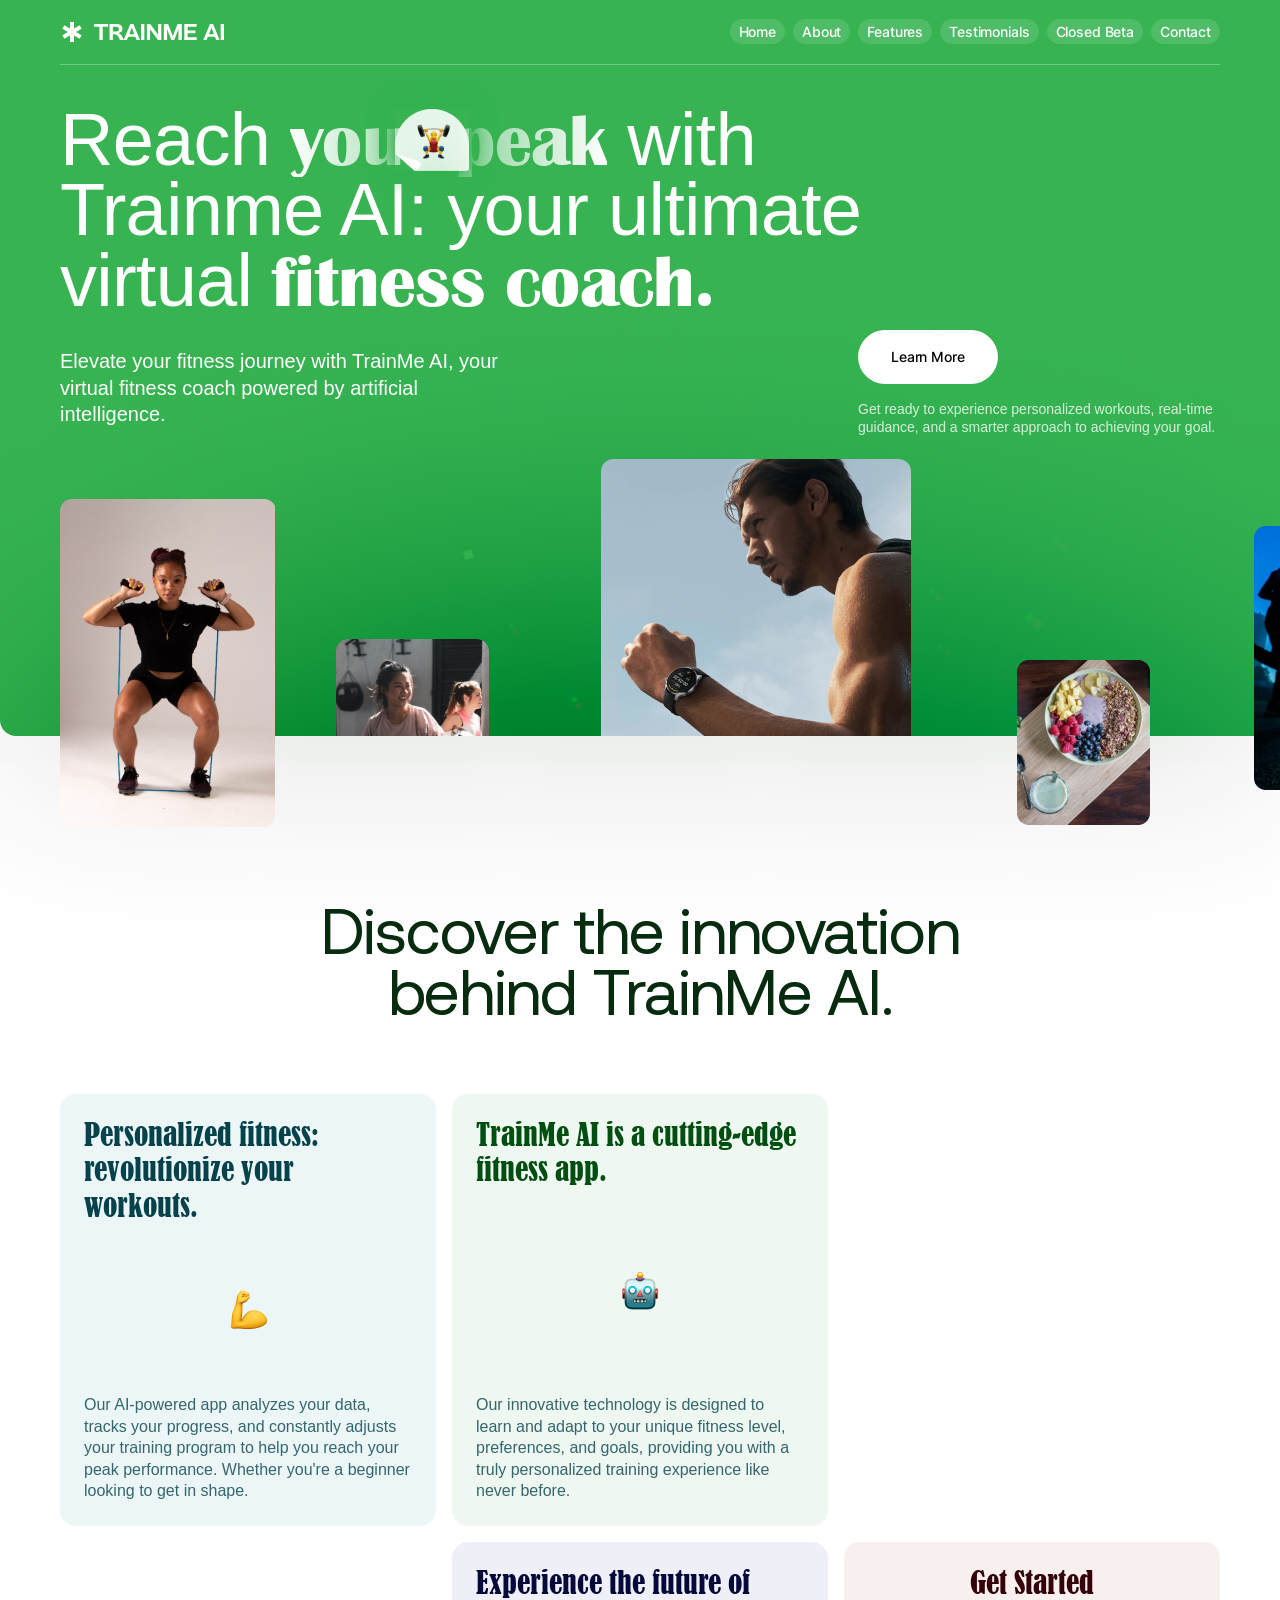
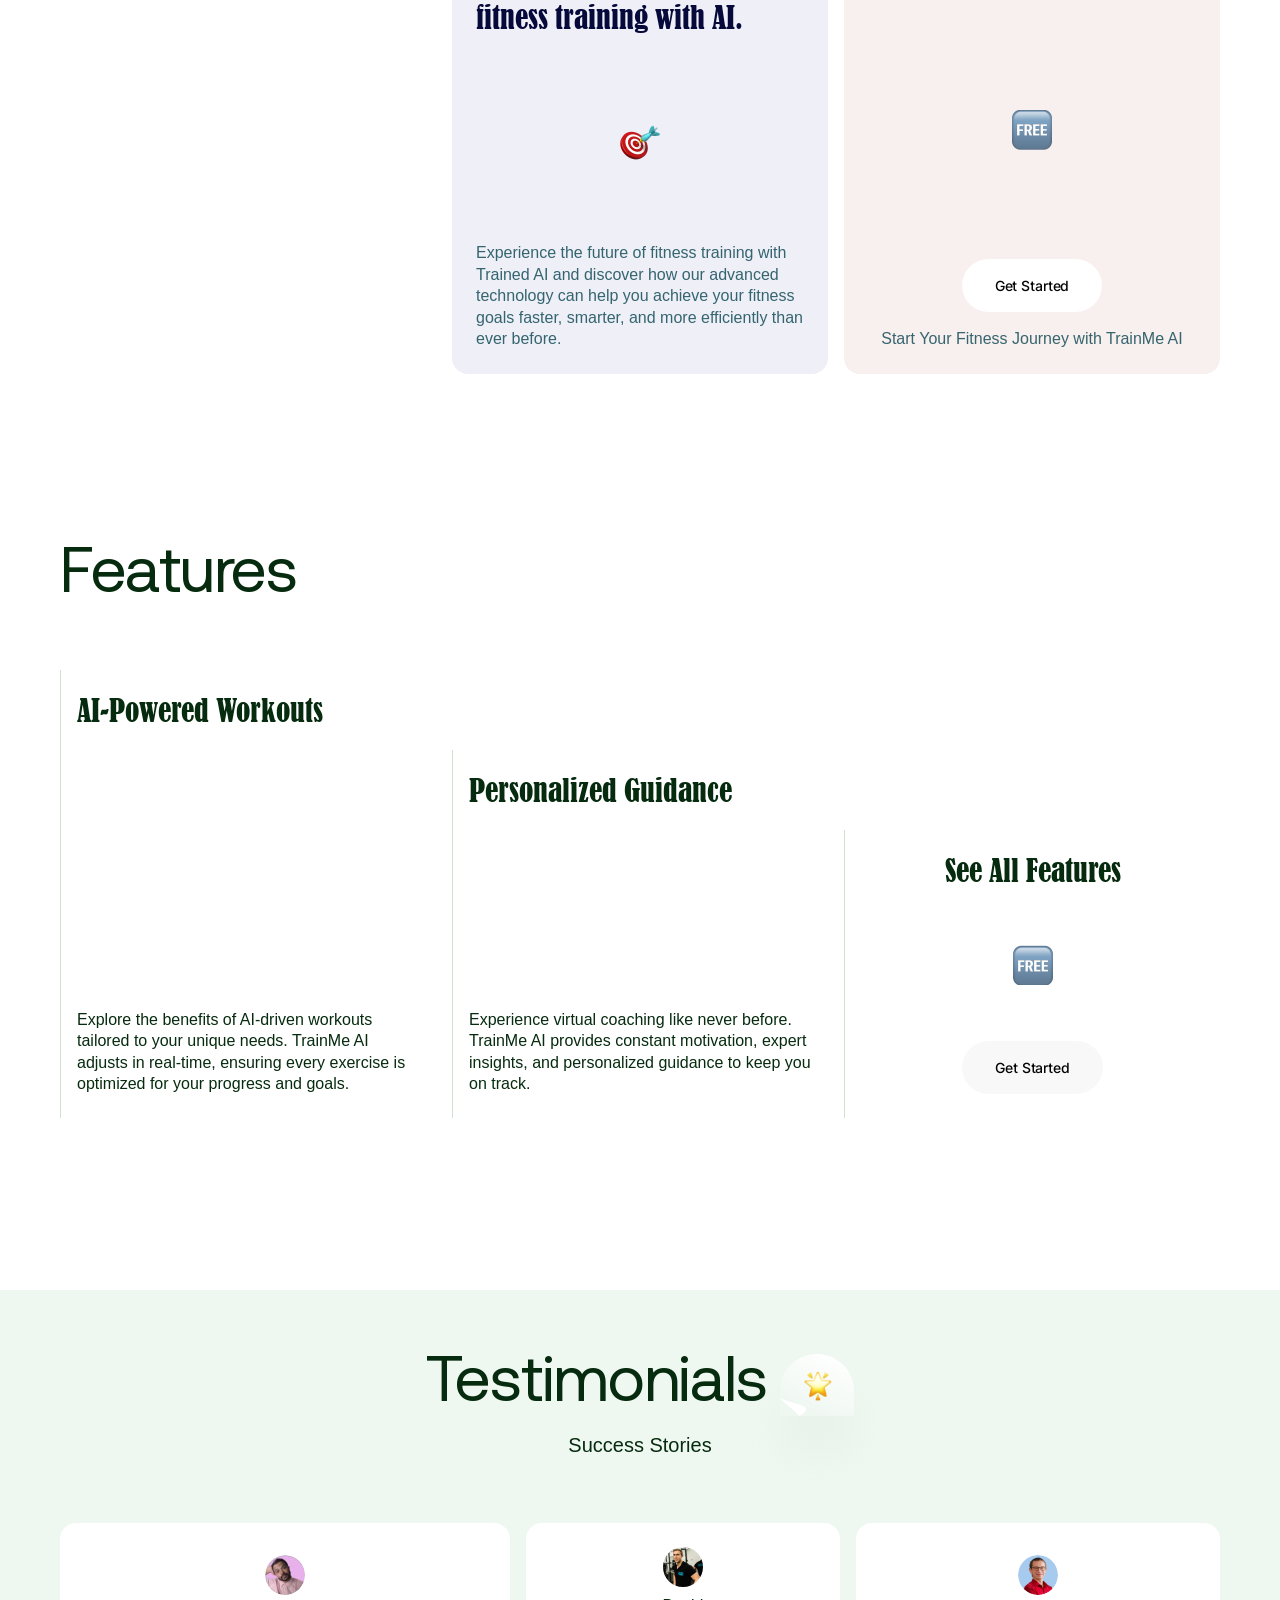
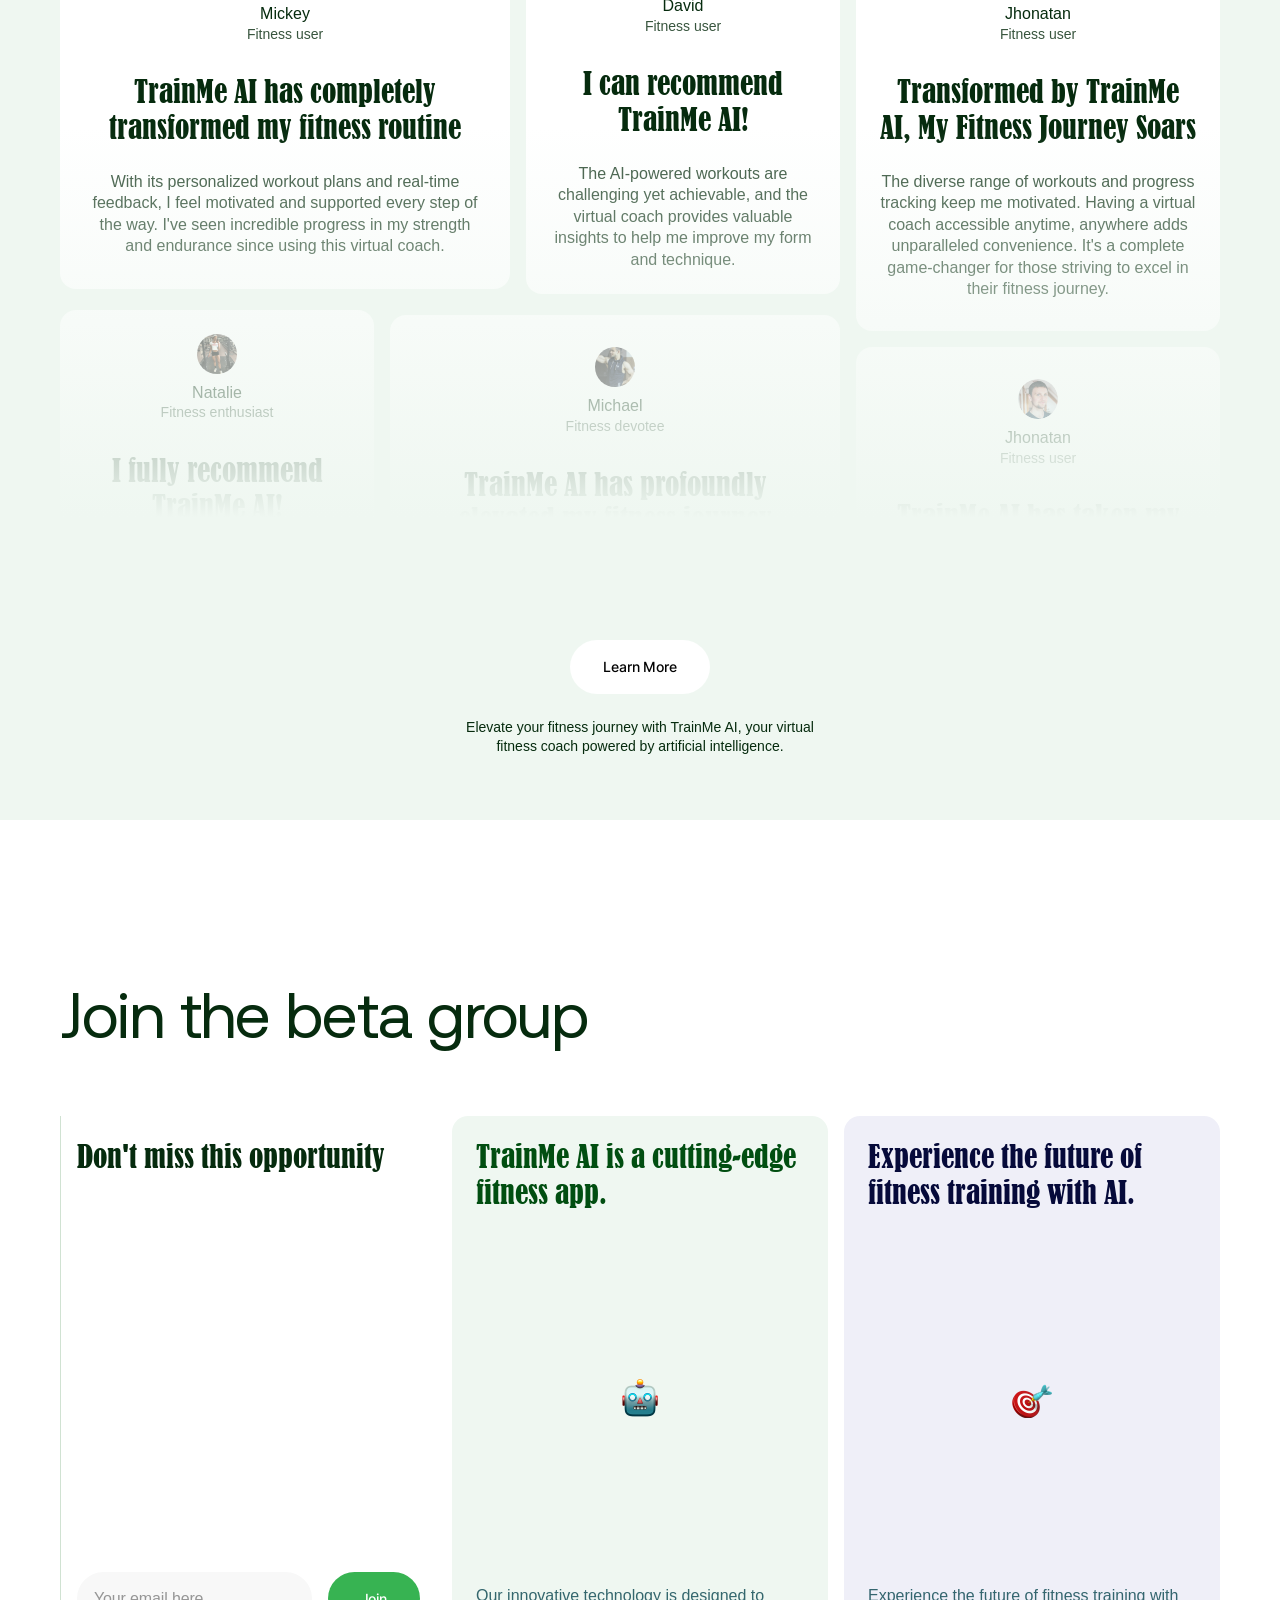
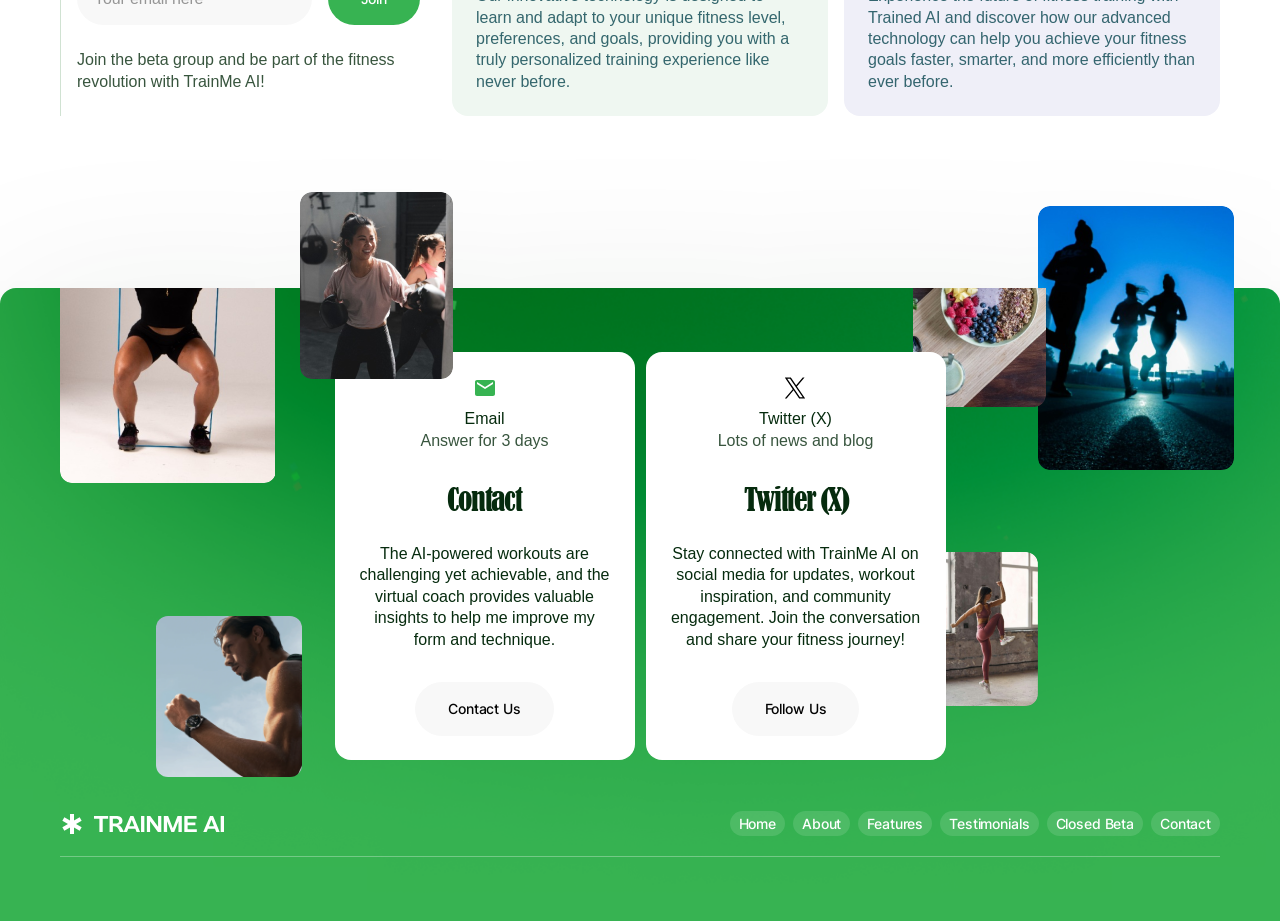
==== commit e66a5123: "адаптив секции бета" ====
--- a/app/index.html
+++ b/app/index.html
@@ -166,7 +166,121 @@
     </ul>
   </div>
 </section>
-  
+  <section class="testimonials indent" id="testimonials">
+  <div class="container">
+    <div class="testimonials__top">
+      <h2 class="title title--center title--decor">
+        Testimonials
+        <img src="images/icons/slicker.png" alt="slicker decor" width="74" height="62">
+      </h2>
+      <p class="testimonials__subtext">Success Stories</p>
+    </div>
+    <ul class="testimonials__content">
+      <li class="testimonials__row testimonials__row--long">
+        <div class="testimonials__wrapper">
+          <div class="testimonials__item">
+            <div class="testimonials__user">
+              <img class="testimonials__avatar" src="images/users/1.png" alt="fitness user" width="40" height="40">
+              <span class="testimonials__name">Mickey</span>
+              <span class="testimonials__post">Fitness user</span>
+            </div>
+            <h3 class="testimonials__subtitle title-small title-small--center">
+              TrainMe AI has completely transformed my fitness routine
+            </h3>
+            <p class="testimonials__text">
+              With its personalized workout plans and real-time feedback, I feel motivated and supported every step of
+              the
+              way. I've seen incredible progress in my strength and endurance since using this virtual coach.
+            </p>
+          </div>
+          <div class="testimonials__item testimonials__item--short">
+            <div class="testimonials__user">
+              <img class="testimonials__avatar" src="images/users/2.png" alt="fitness user" width="40" height="40">
+              <span class="testimonials__name">David</span>
+              <span class="testimonials__post">Fitness user</span>
+            </div>
+            <h3 class="testimonials__subtitle title-small title-small--center">
+              I can recommend TrainMe AI!
+            </h3>
+            <p class="testimonials__text">
+              The AI-powered workouts are challenging yet achievable, and the virtual coach provides
+              valuable insights to help me improve my form and technique.
+            </p>
+          </div>
+        </div>
+        <div class="testimonials__wrapper testimonials__wrapper--inversion">
+          <div class="testimonials__item testimonials__item--short testimonials__item--top">
+            <div class="testimonials__user">
+              <img class="testimonials__avatar" src="images/users/6.png" alt="fitness user" width="40" height="40">
+              <span class="testimonials__name">Natalie</span>
+              <span class="testimonials__post">Fitness enthusiast</span>
+            </div>
+            <h3 class="testimonials__subtitle title-small title-small--center">
+              I fully recommend TrainMe AI!
+            </h3>
+            <p class="testimonials__text">
+              The AI-driven workouts strike a perfect balance, challenging yet doable. Plus, the coach provides
+              invaluable guidance, refining my form for optimal performance.
+            </p>
+          </div>
+          <div class="testimonials__item testimonials__item--top">
+            <div class="testimonials__user">
+              <img class="testimonials__avatar" src="images/users/4.png" alt="fitness user" width="40" height="40">
+              <span class="testimonials__name">Michael</span>
+              <span class="testimonials__post">Fitness devotee</span>
+            </div>
+            <h3 class="testimonials__subtitle title-small title-small--center">
+              TrainMe AI has profoundly elevated my fitness journey
+            </h3>
+            <p class="testimonials__text testimonials__text--middle">
+              Its customized workout plans and instant feedback keep me motivated and supported. I've witnessed
+              remarkable progress in strength and endurance with this virtual coach.
+            </p>
+          </div>
+        </div>
+      </li>
+      <li class="testimonials__row testimonials__row--grid">
+        <div class="testimonials__item">
+          <div class="testimonials__user">
+            <img class="testimonials__avatar" src="images/users/3.png" alt="fitness user" width="40" height="40">
+            <span class="testimonials__name">Jhonatan</span>
+            <span class="testimonials__post">Fitness user</span>
+          </div>
+          <h3 class="testimonials__subtitle title-small title-small--center">
+            Transformed by TrainMe AI, My Fitness Journey Soars
+          </h3>
+          <p class="testimonials__text">
+            The diverse range of workouts and progress tracking keep me motivated. Having a virtual coach accessible
+            anytime, anywhere adds unparalleled convenience. It's a complete game-changer for those striving to excel in
+            their fitness journey.
+          </p>
+        </div>
+        <div class="testimonials__item">
+          <div class="testimonials__user">
+            <img class="testimonials__avatar" src="images/users/5.png" alt="fitness user" width="40" height="40">
+            <span class="testimonials__name">Jhonatan</span>
+            <span class="testimonials__post">Fitness user</span>
+          </div>
+          <h3 class="testimonials__subtitle title-small title-small--center">
+            TrainMe AI has taken my fitness journey
+          </h3>
+          <p class="testimonials__text">
+            The variety of workouts and the ability to track my progress have kept me engaged and motivated. I love how
+            convenient it is to have a virtual coach available anytime, anywhere. It's truly a game-changer for anyone
+            looking to reach their peak.
+          </p>
+        </div>
+      </li>
+    </ul>
+    <div class="testimonials__overlay"></div>
+    <div class="testimonials__control">
+      <button class="btn" type="button" id="testimonials-btn">Learn More</button>
+      <p class="testimonials__info">
+        Elevate your fitness journey with TrainMe AI, your virtual fitness coach powered by artificial intelligence.
+      </p>
+    </div>
+  </div>
+</section>
   <section class="beta indent" id="beta">
   <div class="container">
     <h2 class="title">Join the beta group</h2>
--- a/app/css/style.min.css
+++ b/app/css/style.min.css
@@ -1 +1 @@
-html{-webkit-box-sizing:border-box;box-sizing:border-box;scroll-behavior:smooth}*,*::before,*::after{-webkit-box-sizing:inherit;box-sizing:inherit}a{text-decoration:none;color:inherit;outline:rgba(0,0,0,0)}ul,ol{padding:0}ul{list-style:none}body,h1,h2,h3,h4,h5,h6,p,ul,ol,blockquote{margin:0}img{max-width:100%;display:block}input,button,textarea,select{font:inherit;padding:0;background-color:rgba(0,0,0,0);outline:rgba(0,0,0,0);border:none;-webkit-appearance:none;-moz-appearance:none;appearance:none}button{cursor:pointer;display:inline-block}address,cite{font-style:normal}input[type=number]::-webkit-inner-spin-button,input[type=number]::-webkit-outer-spin-button{-webkit-appearance:none;margin:0}input:-webkit-autofill,input:-webkit-autofill:hover,input:-webkit-autofill:focus,input:-webkit-autofill:active{-webkit-background-clip:text;-webkit-text-fill-color:#fff}svg,path,circle{-webkit-transition:all .4s;transition:all .4s}@font-face{font-family:"Inter";src:url("../fonts/Inter-Regular.woff2") format("woff2"),url("../fonts/Inter-Regular.woff") format("woff");font-weight:400;font-display:swap;font-style:normal}@font-face{font-family:"Inter";src:url("../fonts/Inter-Medium.woff2") format("woff2"),url("../fonts/Inter-Medium.woff") format("woff");font-weight:500;font-display:swap;font-style:normal}@font-face{font-family:"SFProDisplay";src:url("../fonts/SFProDisplay-Regular.woff2") format("woff2"),url("../fonts/SFProDisplay-Regular.woff") format("woff");font-weight:400;font-display:swap;font-style:normal}@font-face{font-family:"Aeonik Pro";src:url("../fonts/AeonikPro-Regular.woff2") format("woff2"),url("../fonts/AeonikPro-Regular.woff") format("woff");font-weight:400;font-style:normal;font-display:swap}@font-face{font-family:"Aeonik Pro";src:url("../fonts/AeonikPro-Medium.woff2") format("woff2"),url("../fonts/AeonikPro-Medium.woff") format("woff");font-weight:500;font-style:normal;font-display:swap}@font-face{font-family:"Aeonik Pro";src:url("../fonts/AeonikPro-Bold.woff2") format("woff2"),url("../fonts/AeonikPro-Bold.woff") format("woff");font-weight:bold;font-style:normal;font-display:swap}@font-face{font-family:"Bernard MT Condensed";src:url("../fonts/BernardMT-Condensed.woff2") format("woff2"),url("../fonts/BernardMT-Condensed.woff") format("woff");font-weight:normal;font-style:normal;font-display:swap}@font-face{font-family:"Britannic";src:url("../fonts/BritannicBold.woff2") format("woff2"),url("../fonts/BritannicBold.woff") format("woff");font-weight:bold;font-style:normal;font-display:swap}.body{font-family:"SF Pro Display",sans-serif;font-weight:400;font-size:16px;line-height:1.34;color:#062b0e;background-color:#fff;position:relative;overflow-x:hidden;will-change:scroll-position}.body--active{overflow:hidden}.container{max-width:1368px;padding:0 60px;margin:0 auto;width:100%}@media(max-width: 1200px){.container{padding:0 30px}}@media(max-width: 992px){.container{padding:0 20px}}@media(max-width: 468px){.container{padding:0 15px}}.container--footer{max-width:1432px}.indent{margin-top:152px}@media(max-width: 1200px){.indent{margin-top:120px}}@media(max-width: 992px){.indent{margin-top:100px}}@media(max-width: 610px){.indent{margin-top:85px}}@media(max-width: 468px){.indent{margin-top:75px}}.logo{-webkit-transition:opacity .3s,outline .3s;transition:opacity .3s,outline .3s;border-radius:3px}.logo:hover{opacity:.5}.logo:focus{outline:2px solid #fff}.logo img{background-repeat:no-repeat;-o-object-fit:cover;object-fit:cover;-o-object-position:center;object-position:center}.sr-only{position:absolute;width:1px;height:1px;margin:-1px;border:0;padding:0;white-space:nowrap;-webkit-clip-path:inset(100%);clip-path:inset(100%);clip:rect(0 0 0 0);overflow:hidden}::-webkit-scrollbar{width:5px}::-webkit-scrollbar-track{background-color:rgba(55,179,82,.3)}::-webkit-scrollbar-thumb,::selection{background-color:#014e11}::-moz-selection{color:#fff}::selection{color:#fff}.menu-btn{height:48px;width:48px;cursor:pointer;z-index:1000;display:none;position:relative;border-radius:50%;padding:18px 16px;-webkit-transition:all .4s;transition:all .4s;background-color:#f8f8f8}@media(max-width: 1160px){.menu-btn{display:block}}.menu-btn:hover{background-color:#37b352}.menu-btn:hover .menu-btn__line,.menu-btn:hover .menu-btn__line::after,.menu-btn:hover .menu-btn__line::before{background-color:#fff}.menu-btn:focus{background-color:#37b352}@media(max-width: 800px){.menu-btn{display:-webkit-box;display:-ms-flexbox;display:flex;-webkit-box-align:center;-ms-flex-align:center;align-items:center;-webkit-box-pack:center;-ms-flex-pack:center;justify-content:center}}.menu-btn__line,.menu-btn__line::after,.menu-btn__line::before{background-color:#030303;content:"";left:0;top:0;width:15px;height:2px;-webkit-transition:all .4s;transition:all .4s}.menu-btn__line::after,.menu-btn__line::before{position:absolute}.menu-btn__line{position:relative;display:-webkit-box;display:-ms-flexbox;display:flex}.menu-btn__line::before{margin-top:-6px}.menu-btn__line::after{margin-top:6px}.menu-btn.active{background-color:#37b352}.menu-btn.active .menu-btn__line{background:rgba(0,0,0,0);-webkit-transition:all .4s;transition:all .4s;-webkit-transform:rotate(-90deg);-ms-transform:rotate(-90deg);transform:rotate(-90deg)}.menu-btn.active .menu-btn__line::before{margin-top:0;-webkit-transform:rotate(-45deg);-ms-transform:rotate(-45deg);transform:rotate(-45deg);-webkit-transition-delay:.4s;transition-delay:.4s;background-color:#fff}.menu-btn.active .menu-btn__line::after{margin-top:0;-webkit-transform:rotate(45deg);-ms-transform:rotate(45deg);transform:rotate(45deg);-webkit-transition-delay:.4s;transition-delay:.4s;background-color:#fff}.btn{font-family:"Inter",sans-serif;display:inline-block;max-width:-webkit-max-content;max-width:-moz-max-content;max-width:max-content;font-size:14px;line-height:1.4;color:#030303;border-radius:40px;font-weight:500;padding:16px 32px;background-color:#fff;border:1px solid rgba(0,0,0,0);letter-spacing:-0.14px;-webkit-transition:background-color .4s,border .4s,color .4s,opacity .4s;transition:background-color .4s,border .4s,color .4s,opacity .4s}.btn:hover{background-color:rgba(0,0,0,0);border-color:#030303}.btn:focus{opacity:.5}.btn--gray{background-color:#f8f8f8}.btn--green{background-color:#37b352;color:#fff}.btn--green:hover{background-color:rgba(0,0,0,0);border-color:#37b352;color:#030303}.input{border-radius:40px;padding:16px;background-color:#f8f8f8;font-weight:500;width:100%;letter-spacing:-0.14px;height:100%;border:1px solid rgba(0,0,0,0);-webkit-transition:border .4s,background-color .4s;transition:border .4s,background-color .4s}.input:hover{background-color:#eff7f1}.input:focus{border-color:#37b352}.input::-webkit-input-placeholder{font-weight:500;color:rgba(3,3,3,.4)}.input::-moz-placeholder{font-weight:500;color:rgba(3,3,3,.4)}.input:-ms-input-placeholder{font-weight:500;color:rgba(3,3,3,.4)}.input::-ms-input-placeholder{font-weight:500;color:rgba(3,3,3,.4)}.input::placeholder{font-weight:500;color:rgba(3,3,3,.4)}.title{font-family:"Aeonik Pro",sans-serif;font-size:64px;letter-spacing:-1.28px;line-height:.95;font-weight:400;margin-bottom:64px;max-width:614px;width:100%}@media(max-width: 1200px){.title{font-size:60px;margin-bottom:56px}}@media(max-width: 1100px){.title{font-size:56px;margin-bottom:48px}}@media(max-width: 992px){.title{font-size:52px;margin-bottom:42px}}@media(max-width: 768px){.title{font-size:48px}}@media(max-width: 670px){.title{font-size:44px;margin-bottom:34px}}@media(max-width: 610px){.title{font-size:42px}}@media(max-width: 468px){.title{font-size:38px}}@media(max-width: 420px){.title{font-size:36px}}@media(max-width: 468px){.title{margin-bottom:30px}}.title--center{text-align:center;margin:0 auto 64px}@media(max-width: 1200px){.title--center{margin-bottom:56px}}@media(max-width: 1100px){.title--center{margin-bottom:48px}}@media(max-width: 992px){.title--center{margin-bottom:42px}}@media(max-width: 670px){.title--center{margin-bottom:34px}}@media(max-width: 468px){.title--center{margin-bottom:30px}}.title--decor{display:-webkit-box;display:-ms-flexbox;display:flex;-webkit-box-align:center;-ms-flex-align:center;align-items:center;gap:14px;-webkit-box-pack:center;-ms-flex-pack:center;justify-content:center}.title img{background-repeat:no-repeat;-o-object-fit:cover;object-fit:cover;-o-object-position:center;object-position:center;-webkit-box-shadow:0 40px 32px 0 rgba(195,215,200,.12);box-shadow:0 40px 32px 0 rgba(195,215,200,.12)}.title-small{font-size:32px;font-weight:400;line-height:1.19;font-family:"Bernard MT Condensed",sans-serif;color:#062b0e}@media(max-width: 1380px){.title-small{font-size:30px}}@media(max-width: 1200px){.title-small{font-size:28px}}@media(max-width: 768px){.title-small{font-size:26px}}@media(max-width: 660px){.title-small{font-size:24px}}@media(max-width: 468px){.title-small{font-size:23px}}@media(max-width: 390px){.title-small{font-size:22px}}.title-small--center{text-align:center}.header{background-repeat:no-repeat;background-position:center center;background-size:cover;min-height:736px;border-radius:0 0 16px 16px;background-image:url("../images/hero.png");-webkit-box-shadow:0 40px 186.2px 0 rgba(23,43,27,.13);box-shadow:0 40px 186.2px 0 rgba(23,43,27,.13);color:#fff;position:relative;overflow:hidden}.header__container{position:relative}.header__top{display:-webkit-box;display:-ms-flexbox;display:flex;-webkit-box-pack:justify;-ms-flex-pack:justify;justify-content:space-between;-webkit-box-align:center;-ms-flex-align:center;align-items:center;gap:30px;padding:20px 0;border-bottom:1px solid rgba(255,255,255,.3);margin-bottom:40px}.header__list{display:-webkit-box;display:-ms-flexbox;display:flex;-webkit-box-pack:justify;-ms-flex-pack:justify;justify-content:space-between;-webkit-box-align:center;-ms-flex-align:center;align-items:center;gap:8px}.header__link{font-size:14px;font-weight:500;letter-spacing:-0.14px;font-family:"Inter",sans-serif;line-height:1.4;padding:4px 9px;background-color:rgba(255,255,255,.12);border-radius:40px;-webkit-transition:color .4s,background-color .4s,opacity .4s;transition:color .4s,background-color .4s,opacity .4s}.header__link:hover{background-color:#fff;color:#014e11}.header__link:focus{opacity:.5}.header__title{margin-bottom:32px;font-size:74px;font-weight:500;letter-spacing:-0.01em;line-height:.95;max-width:830px}.header__title--decor{position:relative;background:-webkit-gradient(linear, left top, right top, from(#fff), color-stop(50%, rgba(255, 255, 255, 0.38)), to(#fff));background:linear-gradient(90deg, #fff 0%, rgba(255, 255, 255, 0.38) 50%, #fff 100%);background-clip:text;-webkit-background-clip:text;-webkit-text-fill-color:rgba(0,0,0,0)}.header__title--decor::before{background-repeat:no-repeat;background-position:center center;background-size:cover;content:"";position:absolute;top:50%;left:50%;-webkit-transform:translate(-50%, -50%);-ms-transform:translate(-50%, -50%);transform:translate(-50%, -50%);left:44.6%;position:absolute;background-image:url("../images/icons/sticker.png");width:74px;height:62px;-webkit-box-shadow:0 0 26px 0 #34b150,0 0 26px 0 #34b150;box-shadow:0 0 26px 0 #34b150,0 0 26px 0 #34b150}.header__title--britannic{font-family:"Britannic",sans-serif}.header__subtext{max-width:445px;font-size:20px}.header__info{display:-webkit-box;display:-ms-flexbox;display:flex;-webkit-box-orient:vertical;-webkit-box-direction:normal;-ms-flex-direction:column;flex-direction:column;gap:16px;max-width:362px;font-size:14px;position:absolute;right:60px;top:330px}.header__info p{color:rgba(255,255,255,.8)}.header__images{display:-webkit-box;display:-ms-flexbox;display:flex;position:absolute;bottom:-92px}.header__images img{background-repeat:no-repeat;-o-object-fit:cover;object-fit:cover;-o-object-position:center;object-position:center;border-radius:12px}.header__img{position:relative}.header__img--one{top:-237px}.header__img--two{margin-left:276px;bottom:-150px}.header__img--three{margin-left:112px;top:-30px}.header__img--four{right:190px;top:-76px;position:absolute}.header__img--five{position:absolute;right:-110px;top:-210px}.header__more:hover{border-color:#fff;color:#fff}.header__decor{width:100%;position:absolute}.images__header{position:relative}.footer{background-repeat:no-repeat;background-position:center center;background-size:cover;position:relative;padding:64px 0;background-image:url("../images/hero-footer.png");-webkit-box-shadow:0 40px 186px 0 rgba(23,43,27,.13);box-shadow:0 40px 186px 0 rgba(23,43,27,.13);overflow:hidden;border-radius:16px 16px 0 0}.footer__contacts{display:-ms-grid;display:grid;-ms-grid-columns:(1fr)[2];grid-template-columns:repeat(2, 1fr);gap:11px;max-width:611px;margin:0 auto 52px;position:relative;z-index:20}.footer__contact{border-radius:16px;padding:24px;background-color:#fff;display:-webkit-box;display:-ms-flexbox;display:flex;-webkit-box-orient:vertical;-webkit-box-direction:normal;-ms-flex-direction:column;flex-direction:column;gap:0px;-webkit-box-align:center;-ms-flex-align:center;align-items:center;text-align:center;position:relative;z-index:3}.footer__answer{display:-webkit-box;display:-ms-flexbox;display:flex;-webkit-box-orient:vertical;-webkit-box-direction:normal;-ms-flex-direction:column;flex-direction:column;gap:0px;-webkit-box-align:center;-ms-flex-align:center;align-items:center;margin-bottom:32px}.footer__icon{background-repeat:no-repeat;-o-object-fit:cover;object-fit:cover;-o-object-position:center;object-position:center;margin-bottom:8px}.footer__answer-day{color:rgba(6,43,14,.8)}.footer__text{margin-bottom:32px}.footer .title{margin-bottom:24px}.footer__bottom{display:-webkit-box;display:-ms-flexbox;display:flex;-webkit-box-pack:justify;-ms-flex-pack:justify;justify-content:space-between;-webkit-box-align:center;-ms-flex-align:center;align-items:center;gap:30px;padding-bottom:20px;border-bottom:1px solid rgba(255,255,255,.3)}.footer__list{display:-webkit-box;display:-ms-flexbox;display:flex;-webkit-box-pack:justify;-ms-flex-pack:justify;justify-content:space-between;-webkit-box-align:center;-ms-flex-align:center;align-items:center;gap:8px}.footer__link{font-size:14px;font-weight:500;letter-spacing:-0.14px;font-family:"Inter",sans-serif;line-height:1.4;padding:4px 9px;background-color:rgba(255,255,255,.12);border-radius:40px;color:#fff;-webkit-transition:color .4s,background-color .4s,opacity .4s;transition:color .4s,background-color .4s,opacity .4s}.footer__link:hover{background-color:#fff;color:#014e11}.footer__link:focus{opacity:.5}.footer__images{top:0;position:absolute;z-index:0}.footer__img{background-repeat:no-repeat;-o-object-fit:cover;object-fit:cover;-o-object-position:center;object-position:center;position:relative;border-radius:12px}.footer__img--one{top:-133px}.footer__img--two{left:96px}.footer__img--three{position:absolute;right:-100px;top:-110px}.footer__img--four{position:absolute;right:-92px;bottom:54px;z-index:0}.footer__img--five{left:240px;top:76px}.footer__img--six{position:absolute;right:70px;-webkit-transform:translateY(90px);-ms-transform:translateY(90px);transform:translateY(90px);width:196px;z-index:20}@media(max-width: 1520px){.footer__img--six{right:58px}}@media(max-width: 1440px){.footer__img--six{right:46px}}.footer__right{position:absolute}.images__footer{position:absolute;z-index:300}.card{padding:24px;border-radius:16px;min-height:432px;-webkit-box-align:stretch;-ms-flex-align:stretch;align-items:stretch;-webkit-box-pack:justify;-ms-flex-pack:justify;justify-content:space-between;display:-webkit-box;display:-ms-flexbox;display:flex;-webkit-box-orient:vertical;-webkit-box-direction:normal;-ms-flex-direction:column;flex-direction:column;gap:30px;background-color:#eff7f1}@media(max-width: 768px){.card{min-height:410px}}@media(max-width: 580px){.card{min-height:370px}}@media(max-width: 468px){.card{padding:24px 20px;min-height:350px}}.card--azure{background-color:#edf6f7}.card--blue{background-color:#efeff8}.card--red{background-color:#f8efef}.card--high{min-height:600px}@media(max-width: 1200px){.card--high{min-height:560px}}@media(max-width: 1100px){.card--high{min-height:540px}}@media(max-width: 992px){.card--high{min-height:460px}}@media(max-width: 830px){.card--high{min-height:420px}}@media(max-width: 550px){.card--high{min-height:380px}}.card__title{color:#014e11}.card__title--azure{color:#05424c}.card__title--blue{color:#060a3a}.card__title--red{color:#34030a}.card__icon{background-repeat:no-repeat;-o-object-fit:cover;object-fit:cover;-o-object-position:center;object-position:center;margin:0 auto}@media(max-width: 680px){.card__icon{width:37px;height:37px}}@media(max-width: 610px){.card__icon{width:34px;height:34px}}.card__text{color:rgba(1,78,17,.8)}.card__text--azure{color:rgba(5,66,76,.8)}.card__text--blue{color:rgba(6,10,58,.8)}.card__text--red{color:rgba(52,3,10,.8)}.card__action{text-align:center;display:-webkit-box;display:-ms-flexbox;display:flex;-webkit-box-orient:vertical;-webkit-box-direction:normal;-ms-flex-direction:column;flex-direction:column;gap:16px;-webkit-box-align:center;-ms-flex-align:center;align-items:center}@media(max-width: 468px){.card__action p{max-width:180px}}.innovation{position:relative;z-index:20}.innovation__title{max-width:703px}@media(max-width: 992px){.innovation__title{max-width:650px}}@media(max-width: 768px){.innovation__title{max-width:600px}}@media(max-width: 670px){.innovation__title{max-width:550px}}@media(max-width: 610px){.innovation__title{max-width:520px}}.innovation__list{display:-webkit-box;display:-ms-flexbox;display:flex;-webkit-box-orient:vertical;-webkit-box-direction:normal;-ms-flex-direction:column;flex-direction:column;gap:16px}@media(max-width: 1200px){.innovation__list{gap:10px}}@media(max-width: 992px){.innovation__list{max-width:740px;margin:0 auto}}@media(max-width: 580px){.innovation__list{max-width:370px}}@media(max-width: 468px){.innovation__list{max-width:100%}}.innovation__row{display:-ms-grid;display:grid;-ms-grid-columns:(1fr)[3];grid-template-columns:repeat(3, 1fr);grid-gap:16px}@media(max-width: 1200px){.innovation__row{grid-gap:10px}}@media(max-width: 992px){.innovation__row{-ms-grid-columns:(1fr)[2];grid-template-columns:repeat(2, 1fr)}}@media(max-width: 580px){.innovation__row{-ms-grid-columns:(1fr)[1];grid-template-columns:repeat(1, 1fr);grid-gap:18px}}@media(max-width: 992px){.innovation__empty{display:none}}@media(max-width: 580px){.innovation__name{max-width:260px}}.features__list{display:-ms-grid;display:grid;-ms-grid-columns:(1fr)[3];grid-template-columns:repeat(3, 1fr);grid-gap:16px;-webkit-box-align:end;-ms-flex-align:end;align-items:flex-end}@media(max-width: 1200px){.features__list{grid-gap:10px}}@media(max-width: 870px){.features__list{-ms-grid-columns:(1fr)[2];grid-template-columns:repeat(2, 1fr);grid-gap:30px 10px}}@media(max-width: 610px){.features__list{-ms-grid-columns:(1fr)[1];grid-template-columns:repeat(1, 1fr)}}.features__item{padding:24px 16px;border-left:1px solid #d0e2d2;display:-webkit-box;display:-ms-flexbox;display:flex;-webkit-box-orient:vertical;-webkit-box-direction:normal;-ms-flex-direction:column;flex-direction:column;-webkit-box-pack:justify;-ms-flex-pack:justify;justify-content:space-between;gap:30px}@media(max-width: 1100px){.features__item{padding:20px 14px}}@media(max-width: 930px){.features__item{padding:16px 14px}}@media(max-width: 870px){.features__item{min-height:320px !important;border-right:1px solid #d0e2d2}}@media(max-width: 768px){.features__item{padding:14px;min-height:270px !important}}@media(max-width: 660px){.features__item{min-height:240px !important}}@media(max-width: 610px){.features__item{min-height:180px !important}}.features__item--high{min-height:448px}@media(max-width: 1100px){.features__item--high{min-height:428px}}@media(max-width: 940px){.features__item--high{min-height:400px}}.features__item--middle{min-height:368px}@media(max-width: 1100px){.features__item--middle{min-height:348px}}@media(max-width: 940px){.features__item--middle{min-height:320px}}.features__item--small{min-height:288px;-webkit-box-align:center;-ms-flex-align:center;align-items:center}@media(max-width: 1100px){.features__item--small{min-height:268px}}@media(max-width: 940px){.features__item--small{min-height:240px}}@media(max-width: 870px){.features__item--small{-ms-grid-column-span:2;grid-column:span 2;max-width:380px;width:100%;margin:0 auto}}@media(max-width: 768px){.features__item--small{max-width:355px}}@media(max-width: 690px){.features__item--small{max-width:320px}}@media(max-width: 660px){.features__item--small{max-width:295px}}@media(max-width: 610px){.features__item--small{-ms-grid-column-span:1;grid-column:span 1;max-width:100%}}.features__item img{background-repeat:no-repeat;-o-object-fit:cover;object-fit:cover;-o-object-position:center;object-position:center}@media(max-width: 680px){.features__item img{width:37px;height:37px}}.testimonials{background-color:#eff7f1;padding:64px 0;position:relative}.testimonials .title{margin-bottom:0}.testimonials__top{display:-webkit-box;display:-ms-flexbox;display:flex;-webkit-box-orient:vertical;-webkit-box-direction:normal;-ms-flex-direction:column;flex-direction:column;gap:16px;-webkit-box-align:center;-ms-flex-align:center;align-items:center;margin-bottom:64px}.testimonials__subtext{font-size:20px}.testimonials__content{display:-webkit-box;display:-ms-flexbox;display:flex;gap:16px}.testimonials__row{display:-webkit-box;display:-ms-flexbox;display:flex;-webkit-box-orient:vertical;-webkit-box-direction:normal;-ms-flex-direction:column;flex-direction:column;gap:16px;max-width:404px;width:100%;-webkit-box-align:start;-ms-flex-align:start;align-items:flex-start}.testimonials__row--long{display:-webkit-box;display:-ms-flexbox;display:flex;-ms-flex-wrap:wrap;flex-wrap:wrap;-webkit-box-orient:horizontal;-webkit-box-direction:normal;-ms-flex-direction:row;flex-direction:row;gap:16px;max-width:826px;width:100%}.testimonials__item{background-color:#fff;padding:32px 24px;border-radius:16px;width:100%;max-width:510px}.testimonials__item--short{max-width:300px;padding:24px}.testimonials__item--top{margin-top:-25px}.testimonials__user{display:-webkit-box;display:-ms-flexbox;display:flex;-webkit-box-orient:vertical;-webkit-box-direction:normal;-ms-flex-direction:column;flex-direction:column;gap:0px;-webkit-box-align:center;-ms-flex-align:center;align-items:center;margin-bottom:32px}.testimonials__post{font-size:14px;color:rgba(6,43,14,.8)}.testimonials__avatar{background-repeat:no-repeat;-o-object-fit:cover;object-fit:cover;-o-object-position:center;object-position:center;border-radius:50%;margin-bottom:8px}.testimonials__subtitle{margin-bottom:24px}.testimonials__text{color:rgba(6,43,14,.8);max-width:400px;margin:0 auto;text-align:center}.testimonials__control{display:-webkit-box;display:-ms-flexbox;display:flex;-webkit-box-orient:vertical;-webkit-box-direction:normal;-ms-flex-direction:column;flex-direction:column;gap:24px;-webkit-box-align:center;-ms-flex-align:center;align-items:center;max-width:370px;text-align:center;position:absolute;z-index:20;bottom:64px;left:50%;-webkit-transform:translateX(-50%);-ms-transform:translateX(-50%);transform:translateX(-50%)}.testimonials__info{font-size:14px}.testimonials__overlay{min-height:804px;position:absolute;bottom:0;left:0;width:100%;background:-webkit-gradient(linear, left top, left bottom, color-stop(20.37%, rgba(239, 247, 241, 0)), color-stop(65.16%, #EFF7F1));background:linear-gradient(180deg, rgba(239, 247, 241, 0) 20.37%, #EFF7F1 65.16%)}.beta__content{display:-ms-grid;display:grid;-ms-grid-columns:(1fr)[3];grid-template-columns:repeat(3, 1fr);grid-gap:16px}@media(max-width: 1200px){.beta__content{grid-gap:10px}}@media(max-width: 992px){.beta__content{-ms-grid-columns:(1fr)[2];grid-template-columns:repeat(2, 1fr);grid-gap:40px 10px}}@media(max-width: 550px){.beta__content{-ms-grid-columns:(1fr)[1];grid-template-columns:repeat(1, 1fr);grid-gap:18px;max-width:370px;margin:0 auto}}@media(max-width: 768px){.beta__subtitle{font-size:26px}}@media(max-width: 468px){.beta__subtitle{font-size:25px}}@media(max-width: 390px){.beta__subtitle{font-size:24px}}.beta__item{padding:24px 16px;border-left:1px solid #d0e2d2;display:-webkit-box;display:-ms-flexbox;display:flex;-webkit-box-orient:vertical;-webkit-box-direction:normal;-ms-flex-direction:column;flex-direction:column;-webkit-box-pack:justify;-ms-flex-pack:justify;justify-content:space-between}@media(max-width: 1100px){.beta__item{padding:24px 14px}}@media(max-width: 992px){.beta__item{-webkit-box-ordinal-group:2;-ms-flex-order:1;order:1;border-left:none;padding:0;margin:0 auto;max-width:355px;-ms-grid-column-span:2;grid-column:span 2;text-align:center;gap:24px}}@media(max-width: 768px){.beta__item{gap:20px}}@media(max-width: 550px){.beta__item{-ms-grid-column-span:1;grid-column:span 1;margin-top:30px}}@media(max-width: 400px){.beta__item{margin-top:22px}}.beta__form{display:-webkit-box;display:-ms-flexbox;display:flex;-webkit-box-orient:vertical;-webkit-box-direction:normal;-ms-flex-direction:column;flex-direction:column;gap:24px}.beta__filling{display:-webkit-box;display:-ms-flexbox;display:flex;gap:16px}@media(max-width: 1100px){.beta__filling{gap:10px}}.beta__filling label{width:100%}.beta__text{color:rgba(6,43,14,.8)}+html{-webkit-box-sizing:border-box;box-sizing:border-box;scroll-behavior:smooth}*,*::before,*::after{-webkit-box-sizing:inherit;box-sizing:inherit}a{text-decoration:none;color:inherit;outline:rgba(0,0,0,0)}ul,ol{padding:0}ul{list-style:none}body,h1,h2,h3,h4,h5,h6,p,ul,ol,blockquote{margin:0}img{max-width:100%;display:block}input,button,textarea,select{font:inherit;padding:0;background-color:rgba(0,0,0,0);outline:rgba(0,0,0,0);border:none;-webkit-appearance:none;-moz-appearance:none;appearance:none}button{cursor:pointer;display:inline-block}address,cite{font-style:normal}input[type=number]::-webkit-inner-spin-button,input[type=number]::-webkit-outer-spin-button{-webkit-appearance:none;margin:0}input:-webkit-autofill,input:-webkit-autofill:hover,input:-webkit-autofill:focus,input:-webkit-autofill:active{-webkit-background-clip:text;-webkit-text-fill-color:#fff}svg,path,circle{-webkit-transition:all .4s;transition:all .4s}@font-face{font-family:"Inter";src:url("../fonts/Inter-Regular.woff2") format("woff2"),url("../fonts/Inter-Regular.woff") format("woff");font-weight:400;font-display:swap;font-style:normal}@font-face{font-family:"Inter";src:url("../fonts/Inter-Medium.woff2") format("woff2"),url("../fonts/Inter-Medium.woff") format("woff");font-weight:500;font-display:swap;font-style:normal}@font-face{font-family:"SFProDisplay";src:url("../fonts/SFProDisplay-Regular.woff2") format("woff2"),url("../fonts/SFProDisplay-Regular.woff") format("woff");font-weight:400;font-display:swap;font-style:normal}@font-face{font-family:"Aeonik Pro";src:url("../fonts/AeonikPro-Regular.woff2") format("woff2"),url("../fonts/AeonikPro-Regular.woff") format("woff");font-weight:400;font-style:normal;font-display:swap}@font-face{font-family:"Aeonik Pro";src:url("../fonts/AeonikPro-Medium.woff2") format("woff2"),url("../fonts/AeonikPro-Medium.woff") format("woff");font-weight:500;font-style:normal;font-display:swap}@font-face{font-family:"Aeonik Pro";src:url("../fonts/AeonikPro-Bold.woff2") format("woff2"),url("../fonts/AeonikPro-Bold.woff") format("woff");font-weight:bold;font-style:normal;font-display:swap}@font-face{font-family:"Bernard MT Condensed";src:url("../fonts/BernardMT-Condensed.woff2") format("woff2"),url("../fonts/BernardMT-Condensed.woff") format("woff");font-weight:normal;font-style:normal;font-display:swap}@font-face{font-family:"Britannic";src:url("../fonts/BritannicBold.woff2") format("woff2"),url("../fonts/BritannicBold.woff") format("woff");font-weight:bold;font-style:normal;font-display:swap}.body{font-family:"SF Pro Display",sans-serif;font-weight:400;font-size:16px;line-height:1.34;color:#062b0e;background-color:#fff;position:relative;overflow-x:hidden;will-change:scroll-position}.body--active{overflow:hidden}.container{max-width:1368px;padding:0 60px;margin:0 auto;width:100%}@media(max-width: 1200px){.container{padding:0 30px}}@media(max-width: 992px){.container{padding:0 20px}}@media(max-width: 468px){.container{padding:0 15px}}.container--footer{max-width:1432px}.indent{margin-top:172px}@media(max-width: 1200px){.indent{margin-top:140px}}@media(max-width: 992px){.indent{margin-top:110px}}@media(max-width: 610px){.indent{margin-top:85px}}@media(max-width: 468px){.indent{margin-top:75px}}.logo{-webkit-transition:opacity .3s,outline .3s;transition:opacity .3s,outline .3s;border-radius:3px}.logo:hover{opacity:.5}.logo:focus{outline:2px solid #fff}.logo img{background-repeat:no-repeat;-o-object-fit:cover;object-fit:cover;-o-object-position:center;object-position:center}.sr-only{position:absolute;width:1px;height:1px;margin:-1px;border:0;padding:0;white-space:nowrap;-webkit-clip-path:inset(100%);clip-path:inset(100%);clip:rect(0 0 0 0);overflow:hidden}::-webkit-scrollbar{width:5px}::-webkit-scrollbar-track{background-color:rgba(55,179,82,.3)}::-webkit-scrollbar-thumb,::selection{background-color:#014e11}::-moz-selection{color:#fff}::selection{color:#fff}.menu-btn{height:48px;width:48px;cursor:pointer;z-index:1000;display:none;position:relative;border-radius:50%;padding:18px 16px;-webkit-transition:all .4s;transition:all .4s;background-color:#f8f8f8}@media(max-width: 1160px){.menu-btn{display:block}}.menu-btn:hover{background-color:#37b352}.menu-btn:hover .menu-btn__line,.menu-btn:hover .menu-btn__line::after,.menu-btn:hover .menu-btn__line::before{background-color:#fff}.menu-btn:focus{background-color:#37b352}@media(max-width: 800px){.menu-btn{display:-webkit-box;display:-ms-flexbox;display:flex;-webkit-box-align:center;-ms-flex-align:center;align-items:center;-webkit-box-pack:center;-ms-flex-pack:center;justify-content:center}}.menu-btn__line,.menu-btn__line::after,.menu-btn__line::before{background-color:#030303;content:"";left:0;top:0;width:15px;height:2px;-webkit-transition:all .4s;transition:all .4s}.menu-btn__line::after,.menu-btn__line::before{position:absolute}.menu-btn__line{position:relative;display:-webkit-box;display:-ms-flexbox;display:flex}.menu-btn__line::before{margin-top:-6px}.menu-btn__line::after{margin-top:6px}.menu-btn.active{background-color:#37b352}.menu-btn.active .menu-btn__line{background:rgba(0,0,0,0);-webkit-transition:all .4s;transition:all .4s;-webkit-transform:rotate(-90deg);-ms-transform:rotate(-90deg);transform:rotate(-90deg)}.menu-btn.active .menu-btn__line::before{margin-top:0;-webkit-transform:rotate(-45deg);-ms-transform:rotate(-45deg);transform:rotate(-45deg);-webkit-transition-delay:.4s;transition-delay:.4s;background-color:#fff}.menu-btn.active .menu-btn__line::after{margin-top:0;-webkit-transform:rotate(45deg);-ms-transform:rotate(45deg);transform:rotate(45deg);-webkit-transition-delay:.4s;transition-delay:.4s;background-color:#fff}.btn{font-family:"Inter",sans-serif;display:inline-block;max-width:-webkit-max-content;max-width:-moz-max-content;max-width:max-content;font-size:14px;line-height:1.4;color:#030303;border-radius:40px;font-weight:500;padding:16px 32px;background-color:#fff;border:1px solid rgba(0,0,0,0);letter-spacing:-0.14px;-webkit-transition:background-color .4s,border .4s,color .4s,opacity .4s;transition:background-color .4s,border .4s,color .4s,opacity .4s}.btn:hover{background-color:rgba(0,0,0,0);border-color:#030303}.btn:focus{opacity:.5}.btn--gray{background-color:#f8f8f8}.btn--green{background-color:#37b352;color:#fff}.btn--green:hover{background-color:rgba(0,0,0,0);border-color:#37b352;color:#030303}.input{border-radius:40px;padding:16px;background-color:#f8f8f8;font-weight:500;width:100%;letter-spacing:-0.14px;height:100%;border:1px solid rgba(0,0,0,0);-webkit-transition:border .4s,background-color .4s;transition:border .4s,background-color .4s}.input:hover{background-color:#eff7f1}.input:focus{border-color:#37b352}.input::-webkit-input-placeholder{font-weight:500;color:rgba(3,3,3,.4)}.input::-moz-placeholder{font-weight:500;color:rgba(3,3,3,.4)}.input:-ms-input-placeholder{font-weight:500;color:rgba(3,3,3,.4)}.input::-ms-input-placeholder{font-weight:500;color:rgba(3,3,3,.4)}.input::placeholder{font-weight:500;color:rgba(3,3,3,.4)}.title{font-family:"Aeonik Pro",sans-serif;font-size:64px;letter-spacing:-1.28px;line-height:.95;font-weight:400;margin-bottom:64px;max-width:614px;width:100%}@media(max-width: 1200px){.title{font-size:60px;margin-bottom:56px}}@media(max-width: 1100px){.title{font-size:56px;margin-bottom:48px}}@media(max-width: 992px){.title{font-size:52px;margin-bottom:42px}}@media(max-width: 768px){.title{font-size:48px}}@media(max-width: 670px){.title{font-size:44px;margin-bottom:34px}}@media(max-width: 610px){.title{font-size:42px}}@media(max-width: 468px){.title{font-size:38px}}@media(max-width: 420px){.title{font-size:36px}}@media(max-width: 468px){.title{margin-bottom:30px}}.title--center{text-align:center;margin:0 auto 64px}@media(max-width: 1200px){.title--center{margin-bottom:56px}}@media(max-width: 1100px){.title--center{margin-bottom:48px}}@media(max-width: 992px){.title--center{margin-bottom:42px}}@media(max-width: 670px){.title--center{margin-bottom:34px}}@media(max-width: 468px){.title--center{margin-bottom:30px}}.title--decor{display:-webkit-box;display:-ms-flexbox;display:flex;-webkit-box-align:center;-ms-flex-align:center;align-items:center;gap:14px;-webkit-box-pack:center;-ms-flex-pack:center;justify-content:center}.title img{background-repeat:no-repeat;-o-object-fit:cover;object-fit:cover;-o-object-position:center;object-position:center;-webkit-box-shadow:0 40px 32px 0 rgba(195,215,200,.12);box-shadow:0 40px 32px 0 rgba(195,215,200,.12)}@media(max-width: 1100px){.title img{width:auto;height:54px}}@media(max-width: 768px){.title img{height:50px}}.title-small{font-size:32px;font-weight:400;line-height:1.19;font-family:"Bernard MT Condensed",sans-serif;color:#062b0e}@media(max-width: 1380px){.title-small{font-size:30px}}@media(max-width: 1200px){.title-small{font-size:28px}}@media(max-width: 768px){.title-small{font-size:26px}}@media(max-width: 660px){.title-small{font-size:24px}}@media(max-width: 468px){.title-small{font-size:23px}}@media(max-width: 390px){.title-small{font-size:22px}}.title-small--center{text-align:center}.header{background-repeat:no-repeat;background-position:center center;background-size:cover;min-height:736px;border-radius:0 0 16px 16px;background-image:url("../images/hero.png");-webkit-box-shadow:0 40px 186.2px 0 rgba(23,43,27,.13);box-shadow:0 40px 186.2px 0 rgba(23,43,27,.13);color:#fff;position:relative;overflow:hidden}.header__container{position:relative}.header__top{display:-webkit-box;display:-ms-flexbox;display:flex;-webkit-box-pack:justify;-ms-flex-pack:justify;justify-content:space-between;-webkit-box-align:center;-ms-flex-align:center;align-items:center;gap:30px;padding:20px 0;border-bottom:1px solid rgba(255,255,255,.3);margin-bottom:40px}.header__list{display:-webkit-box;display:-ms-flexbox;display:flex;-webkit-box-pack:justify;-ms-flex-pack:justify;justify-content:space-between;-webkit-box-align:center;-ms-flex-align:center;align-items:center;gap:8px}.header__link{font-size:14px;font-weight:500;letter-spacing:-0.14px;font-family:"Inter",sans-serif;line-height:1.4;padding:4px 9px;background-color:rgba(255,255,255,.12);border-radius:40px;-webkit-transition:color .4s,background-color .4s,opacity .4s;transition:color .4s,background-color .4s,opacity .4s}.header__link:hover{background-color:#fff;color:#014e11}.header__link:focus{opacity:.5}.header__title{margin-bottom:32px;font-size:74px;font-weight:500;letter-spacing:-0.01em;line-height:.95;max-width:830px}.header__title--decor{position:relative;background:-webkit-gradient(linear, left top, right top, from(#fff), color-stop(50%, rgba(255, 255, 255, 0.38)), to(#fff));background:linear-gradient(90deg, #fff 0%, rgba(255, 255, 255, 0.38) 50%, #fff 100%);background-clip:text;-webkit-background-clip:text;-webkit-text-fill-color:rgba(0,0,0,0)}.header__title--decor::before{background-repeat:no-repeat;background-position:center center;background-size:cover;content:"";position:absolute;top:50%;left:50%;-webkit-transform:translate(-50%, -50%);-ms-transform:translate(-50%, -50%);transform:translate(-50%, -50%);left:44.6%;position:absolute;background-image:url("../images/icons/sticker.png");width:74px;height:62px;-webkit-box-shadow:0 0 26px 0 #34b150,0 0 26px 0 #34b150;box-shadow:0 0 26px 0 #34b150,0 0 26px 0 #34b150}.header__title--britannic{font-family:"Britannic",sans-serif}.header__subtext{max-width:445px;font-size:20px}.header__info{display:-webkit-box;display:-ms-flexbox;display:flex;-webkit-box-orient:vertical;-webkit-box-direction:normal;-ms-flex-direction:column;flex-direction:column;gap:16px;max-width:362px;font-size:14px;position:absolute;right:60px;top:330px}.header__info p{color:rgba(255,255,255,.8)}.header__images{display:-webkit-box;display:-ms-flexbox;display:flex;position:absolute;bottom:-92px}.header__images img{background-repeat:no-repeat;-o-object-fit:cover;object-fit:cover;-o-object-position:center;object-position:center;border-radius:12px}.header__img{position:relative}.header__img--one{top:-237px}.header__img--two{margin-left:276px;bottom:-150px}.header__img--three{margin-left:112px;top:-30px}.header__img--four{right:190px;top:-76px;position:absolute}.header__img--five{position:absolute;right:-110px;top:-210px}.header__more:hover{border-color:#fff;color:#fff}.header__decor{width:100%;position:absolute}.images__header{position:relative}.footer{background-repeat:no-repeat;background-position:center center;background-size:cover;position:relative;padding:64px 0;background-image:url("../images/hero-footer.png");-webkit-box-shadow:0 40px 186px 0 rgba(23,43,27,.13);box-shadow:0 40px 186px 0 rgba(23,43,27,.13);overflow:hidden;border-radius:16px 16px 0 0}.footer__contacts{display:-ms-grid;display:grid;-ms-grid-columns:(1fr)[2];grid-template-columns:repeat(2, 1fr);gap:11px;max-width:611px;margin:0 auto 52px;position:relative;z-index:20}.footer__contact{border-radius:16px;padding:24px;background-color:#fff;display:-webkit-box;display:-ms-flexbox;display:flex;-webkit-box-orient:vertical;-webkit-box-direction:normal;-ms-flex-direction:column;flex-direction:column;gap:0px;-webkit-box-align:center;-ms-flex-align:center;align-items:center;text-align:center;position:relative;z-index:3}.footer__answer{display:-webkit-box;display:-ms-flexbox;display:flex;-webkit-box-orient:vertical;-webkit-box-direction:normal;-ms-flex-direction:column;flex-direction:column;gap:0px;-webkit-box-align:center;-ms-flex-align:center;align-items:center;margin-bottom:32px}.footer__icon{background-repeat:no-repeat;-o-object-fit:cover;object-fit:cover;-o-object-position:center;object-position:center;margin-bottom:8px}.footer__answer-day{color:rgba(6,43,14,.8)}.footer__text{margin-bottom:32px}.footer .title{margin-bottom:24px}.footer__bottom{display:-webkit-box;display:-ms-flexbox;display:flex;-webkit-box-pack:justify;-ms-flex-pack:justify;justify-content:space-between;-webkit-box-align:center;-ms-flex-align:center;align-items:center;gap:30px;padding-bottom:20px;border-bottom:1px solid rgba(255,255,255,.3)}.footer__list{display:-webkit-box;display:-ms-flexbox;display:flex;-webkit-box-pack:justify;-ms-flex-pack:justify;justify-content:space-between;-webkit-box-align:center;-ms-flex-align:center;align-items:center;gap:8px}.footer__link{font-size:14px;font-weight:500;letter-spacing:-0.14px;font-family:"Inter",sans-serif;line-height:1.4;padding:4px 9px;background-color:rgba(255,255,255,.12);border-radius:40px;color:#fff;-webkit-transition:color .4s,background-color .4s,opacity .4s;transition:color .4s,background-color .4s,opacity .4s}.footer__link:hover{background-color:#fff;color:#014e11}.footer__link:focus{opacity:.5}.footer__images{top:0;position:absolute;z-index:0}.footer__img{background-repeat:no-repeat;-o-object-fit:cover;object-fit:cover;-o-object-position:center;object-position:center;position:relative;border-radius:12px}.footer__img--one{top:-133px}.footer__img--two{left:96px}.footer__img--three{position:absolute;right:-100px;top:-110px}.footer__img--four{position:absolute;right:-92px;bottom:54px;z-index:0}.footer__img--five{left:240px;top:76px}.footer__img--six{position:absolute;right:70px;-webkit-transform:translateY(90px);-ms-transform:translateY(90px);transform:translateY(90px);width:196px;z-index:20}@media(max-width: 1520px){.footer__img--six{right:58px}}@media(max-width: 1440px){.footer__img--six{right:46px}}.footer__right{position:absolute}.images__footer{position:absolute;z-index:300}.card{padding:24px;border-radius:16px;min-height:432px;-webkit-box-align:stretch;-ms-flex-align:stretch;align-items:stretch;-webkit-box-pack:justify;-ms-flex-pack:justify;justify-content:space-between;display:-webkit-box;display:-ms-flexbox;display:flex;-webkit-box-orient:vertical;-webkit-box-direction:normal;-ms-flex-direction:column;flex-direction:column;gap:30px;background-color:#eff7f1}@media(max-width: 768px){.card{min-height:410px}}@media(max-width: 580px){.card{min-height:370px}}@media(max-width: 468px){.card{padding:24px 20px;min-height:350px}}.card--azure{background-color:#edf6f7}.card--blue{background-color:#efeff8}.card--red{background-color:#f8efef}.card--high{min-height:600px}@media(max-width: 1200px){.card--high{min-height:560px}}@media(max-width: 1100px){.card--high{min-height:540px}}@media(max-width: 992px){.card--high{min-height:460px}}@media(max-width: 830px){.card--high{min-height:420px}}@media(max-width: 550px){.card--high{min-height:380px}}.card__title{color:#014e11}.card__title--azure{color:#05424c}.card__title--blue{color:#060a3a}.card__title--red{color:#34030a}.card__icon{background-repeat:no-repeat;-o-object-fit:cover;object-fit:cover;-o-object-position:center;object-position:center;margin:0 auto}@media(max-width: 680px){.card__icon{width:37px;height:37px}}@media(max-width: 610px){.card__icon{width:34px;height:34px}}.card__text{color:rgba(1,78,17,.8)}.card__text--azure{color:rgba(5,66,76,.8)}.card__text--blue{color:rgba(6,10,58,.8)}.card__text--red{color:rgba(52,3,10,.8)}.card__action{text-align:center;display:-webkit-box;display:-ms-flexbox;display:flex;-webkit-box-orient:vertical;-webkit-box-direction:normal;-ms-flex-direction:column;flex-direction:column;gap:16px;-webkit-box-align:center;-ms-flex-align:center;align-items:center}@media(max-width: 468px){.card__action p{max-width:180px}}.innovation{position:relative;z-index:20}.innovation__title{max-width:703px}@media(max-width: 992px){.innovation__title{max-width:650px}}@media(max-width: 768px){.innovation__title{max-width:600px}}@media(max-width: 670px){.innovation__title{max-width:550px}}@media(max-width: 610px){.innovation__title{max-width:520px}}.innovation__list{display:-webkit-box;display:-ms-flexbox;display:flex;-webkit-box-orient:vertical;-webkit-box-direction:normal;-ms-flex-direction:column;flex-direction:column;gap:16px}@media(max-width: 1200px){.innovation__list{gap:10px}}@media(max-width: 992px){.innovation__list{max-width:740px;margin:0 auto}}@media(max-width: 580px){.innovation__list{max-width:370px}}@media(max-width: 468px){.innovation__list{max-width:100%}}.innovation__row{display:-ms-grid;display:grid;-ms-grid-columns:(1fr)[3];grid-template-columns:repeat(3, 1fr);grid-gap:16px}@media(max-width: 1200px){.innovation__row{grid-gap:10px}}@media(max-width: 992px){.innovation__row{-ms-grid-columns:(1fr)[2];grid-template-columns:repeat(2, 1fr)}}@media(max-width: 580px){.innovation__row{-ms-grid-columns:(1fr)[1];grid-template-columns:repeat(1, 1fr);grid-gap:18px}}@media(max-width: 992px){.innovation__empty{display:none}}@media(max-width: 580px){.innovation__name{max-width:260px}}.features__list{display:-ms-grid;display:grid;-ms-grid-columns:(1fr)[3];grid-template-columns:repeat(3, 1fr);grid-gap:16px;-webkit-box-align:end;-ms-flex-align:end;align-items:flex-end}@media(max-width: 1200px){.features__list{grid-gap:10px}}@media(max-width: 870px){.features__list{-ms-grid-columns:(1fr)[2];grid-template-columns:repeat(2, 1fr);grid-gap:30px 10px}}@media(max-width: 610px){.features__list{-ms-grid-columns:(1fr)[1];grid-template-columns:repeat(1, 1fr)}}.features__item{padding:24px 16px;border-left:1px solid #d0e2d2;display:-webkit-box;display:-ms-flexbox;display:flex;-webkit-box-orient:vertical;-webkit-box-direction:normal;-ms-flex-direction:column;flex-direction:column;-webkit-box-pack:justify;-ms-flex-pack:justify;justify-content:space-between;gap:30px}@media(max-width: 1100px){.features__item{padding:20px 14px}}@media(max-width: 930px){.features__item{padding:16px 14px}}@media(max-width: 870px){.features__item{min-height:320px !important;border-right:1px solid #d0e2d2}}@media(max-width: 768px){.features__item{padding:14px;min-height:270px !important}}@media(max-width: 660px){.features__item{min-height:240px !important}}@media(max-width: 610px){.features__item{min-height:180px !important}}.features__item--high{min-height:448px}@media(max-width: 1100px){.features__item--high{min-height:428px}}@media(max-width: 940px){.features__item--high{min-height:400px}}.features__item--middle{min-height:368px}@media(max-width: 1100px){.features__item--middle{min-height:348px}}@media(max-width: 940px){.features__item--middle{min-height:320px}}.features__item--small{min-height:288px;-webkit-box-align:center;-ms-flex-align:center;align-items:center}@media(max-width: 1100px){.features__item--small{min-height:268px}}@media(max-width: 940px){.features__item--small{min-height:240px}}@media(max-width: 870px){.features__item--small{-ms-grid-column-span:2;grid-column:span 2;max-width:380px;width:100%;margin:0 auto}}@media(max-width: 768px){.features__item--small{max-width:355px}}@media(max-width: 690px){.features__item--small{max-width:320px}}@media(max-width: 660px){.features__item--small{max-width:295px}}@media(max-width: 610px){.features__item--small{-ms-grid-column-span:1;grid-column:span 1;max-width:100%}}.features__item img{background-repeat:no-repeat;-o-object-fit:cover;object-fit:cover;-o-object-position:center;object-position:center}@media(max-width: 680px){.features__item img{width:37px;height:37px}}.testimonials{background-color:#eff7f1;padding:64px 0;position:relative}@media(max-width: 1100px){.testimonials{padding:54px 0}}@media(max-width: 860px){.testimonials{padding:47px 0}}@media(max-width: 768px){.testimonials{padding-top:38px}}@media(max-width: 610px){.testimonials{padding-bottom:40px}}@media(max-width: 420px){.testimonials{padding-top:34px}}.testimonials .title{margin-bottom:0}.testimonials__top{display:-webkit-box;display:-ms-flexbox;display:flex;-webkit-box-orient:vertical;-webkit-box-direction:normal;-ms-flex-direction:column;flex-direction:column;gap:16px;-webkit-box-align:center;-ms-flex-align:center;align-items:center;margin-bottom:64px}@media(max-width: 1200px){.testimonials__top{margin-bottom:52px;gap:10px}}@media(max-width: 1100px){.testimonials__top{margin-bottom:44px}}@media(max-width: 860px){.testimonials__top{gap:7px;margin-bottom:34px}}@media(max-width: 530px){.testimonials__top{margin-bottom:24px}}.testimonials__subtext{font-size:20px}@media(max-width: 860px){.testimonials__subtext{font-size:18px}}.testimonials__content{display:-webkit-box;display:-ms-flexbox;display:flex;gap:16px;-webkit-box-pack:center;-ms-flex-pack:center;justify-content:center}@media(max-width: 1100px){.testimonials__content{gap:12px}}@media(max-width: 1060px){.testimonials__content{-webkit-box-orient:vertical;-webkit-box-direction:normal;-ms-flex-direction:column;flex-direction:column}}.testimonials__row{display:-webkit-box;display:-ms-flexbox;display:flex;-webkit-box-orient:vertical;-webkit-box-direction:normal;-ms-flex-direction:column;flex-direction:column;gap:16px;max-width:404px;width:100%;-webkit-box-align:start;-ms-flex-align:start;align-items:flex-start}@media(max-width: 1060px){.testimonials__row{max-width:100%}}.testimonials__row--long{display:-ms-grid;display:grid;grid-auto-rows:-webkit-min-content;grid-auto-rows:min-content;gap:16px;max-width:826px}@media(max-width: 1340px){.testimonials__row--long{max-width:780px}}@media(max-width: 1250px){.testimonials__row--long{max-width:696px}}@media(max-width: 1100px){.testimonials__row--long{gap:12px;max-width:670px}}@media(max-width: 1060px){.testimonials__row--long{max-width:100%}}@media(max-width: 1060px){.testimonials__row--grid{display:-ms-grid;display:grid;-ms-grid-columns:63% 36%;grid-template-columns:63% 36%;gap:12px}}@media(max-width: 860px){.testimonials__row--grid{-ms-grid-columns:57% 42%;grid-template-columns:57% 42%}}@media(max-width: 610px){.testimonials__row--grid{display:-webkit-box;display:-ms-flexbox;display:flex;-webkit-box-orient:vertical;-webkit-box-direction:normal;-ms-flex-direction:column;flex-direction:column}}.testimonials__wrapper{display:-ms-grid;display:grid;-ms-grid-columns:510px 300px;grid-template-columns:510px 300px;gap:16px;-webkit-box-align:start;-ms-flex-align:start;align-items:start}@media(max-width: 1340px){.testimonials__wrapper{-ms-grid-columns:450px 314px;grid-template-columns:450px 314px}}@media(max-width: 1250px){.testimonials__wrapper{-ms-grid-columns:408px 272px;grid-template-columns:408px 272px}}@media(max-width: 1100px){.testimonials__wrapper{gap:12px;-ms-grid-columns:380px 280px;grid-template-columns:380px 280px}}@media(max-width: 1060px){.testimonials__wrapper{-ms-grid-columns:63% 36%;grid-template-columns:63% 36%}}@media(max-width: 860px){.testimonials__wrapper{-ms-grid-columns:57% 42%;grid-template-columns:57% 42%}}@media(max-width: 610px){.testimonials__wrapper{display:-webkit-box;display:-ms-flexbox;display:flex;-webkit-box-orient:vertical;-webkit-box-direction:normal;-ms-flex-direction:column;flex-direction:column}}.testimonials__wrapper--inversion{-ms-grid-columns:300px 510px;grid-template-columns:300px 510px;-webkit-box-align:end;-ms-flex-align:end;align-items:flex-end}@media(max-width: 1340px){.testimonials__wrapper--inversion{-ms-grid-columns:314px 450px;grid-template-columns:314px 450px}}@media(max-width: 1250px){.testimonials__wrapper--inversion{-ms-grid-columns:272px 408px;grid-template-columns:272px 408px}}@media(max-width: 1100px){.testimonials__wrapper--inversion{-ms-grid-columns:280px 380px;grid-template-columns:280px 380px}}@media(max-width: 1060px){.testimonials__wrapper--inversion{-ms-grid-columns:36% 63%;grid-template-columns:36% 63%}}@media(max-width: 860px){.testimonials__wrapper--inversion{-ms-grid-columns:42% 57%;grid-template-columns:42% 57%}}.testimonials__item{background-color:#fff;padding:32px 24px;border-radius:16px;width:100%;max-width:510px}@media(max-width: 1200px){.testimonials__item{height:100%}}@media(max-width: 1060px){.testimonials__item{max-width:100%}}@media(max-width: 992px){.testimonials__item{padding:24px}}@media(max-width: 768px){.testimonials__item{padding:22px 20px}}@media(max-width: 468px){.testimonials__item{border-radius:12px}}.testimonials__item--short{padding:24px}@media(max-width: 1250px){.testimonials__item--short{height:100%;padding:32px 24px}}@media(max-width: 992px){.testimonials__item--short{padding:24px}}@media(max-width: 768px){.testimonials__item--short{padding:22px 20px}}@media(max-width: 1060px){.testimonials__item--short .title-small{max-width:270px}}@media(max-width: 610px){.testimonials__item--short .title-small{max-width:100%}}.testimonials__user{display:-webkit-box;display:-ms-flexbox;display:flex;-webkit-box-orient:vertical;-webkit-box-direction:normal;-ms-flex-direction:column;flex-direction:column;gap:0px;-webkit-box-align:center;-ms-flex-align:center;align-items:center;margin-bottom:32px}@media(max-width: 720px){.testimonials__user{margin-bottom:26px}}.testimonials__post{font-size:14px;color:rgba(6,43,14,.8)}.testimonials__avatar{background-repeat:no-repeat;-o-object-fit:cover;object-fit:cover;-o-object-position:center;object-position:center;border-radius:50%;margin-bottom:8px}.testimonials__subtitle{margin-bottom:24px}@media(max-width: 1060px){.testimonials__subtitle{max-width:370px;margin:0 auto 24px}}@media(max-width: 720px){.testimonials__subtitle{margin-bottom:20px}}.testimonials__text{color:rgba(6,43,14,.8);max-width:400px;margin:0 auto;text-align:center}.testimonials__text--middle{max-width:375px}.testimonials__control{display:-webkit-box;display:-ms-flexbox;display:flex;-webkit-box-orient:vertical;-webkit-box-direction:normal;-ms-flex-direction:column;flex-direction:column;gap:24px;-webkit-box-align:center;-ms-flex-align:center;align-items:center;max-width:370px;text-align:center;position:absolute;z-index:20;bottom:64px;left:50%;-webkit-transform:translateX(-50%);-ms-transform:translateX(-50%);transform:translateX(-50%)}.testimonials__info{font-size:14px}.testimonials__overlay{min-height:824px;position:absolute;bottom:0;left:0;width:100%;background:-webkit-gradient(linear, left top, left bottom, color-stop(20.37%, rgba(239, 247, 241, 0)), color-stop(65.16%, #EFF7F1));background:linear-gradient(180deg, rgba(239, 247, 241, 0) 20.37%, #EFF7F1 65.16%)}@media(max-width: 1310px){.testimonials__overlay{min-height:870px}}@media(max-width: 1060px){.testimonials__overlay{min-height:1400px}}@media(max-width: 768px){.testimonials__overlay{min-height:1450px}}.beta__content{display:-ms-grid;display:grid;-ms-grid-columns:(1fr)[3];grid-template-columns:repeat(3, 1fr);grid-gap:16px}@media(max-width: 1200px){.beta__content{grid-gap:10px}}@media(max-width: 992px){.beta__content{-ms-grid-columns:(1fr)[2];grid-template-columns:repeat(2, 1fr);grid-gap:40px 10px}}@media(max-width: 550px){.beta__content{-ms-grid-columns:(1fr)[1];grid-template-columns:repeat(1, 1fr);grid-gap:18px;max-width:370px;margin:0 auto}}@media(max-width: 768px){.beta__subtitle{font-size:26px}}@media(max-width: 468px){.beta__subtitle{font-size:25px}}@media(max-width: 390px){.beta__subtitle{font-size:24px}}.beta__item{padding:24px 16px;border-left:1px solid #d0e2d2;display:-webkit-box;display:-ms-flexbox;display:flex;-webkit-box-orient:vertical;-webkit-box-direction:normal;-ms-flex-direction:column;flex-direction:column;-webkit-box-pack:justify;-ms-flex-pack:justify;justify-content:space-between}@media(max-width: 1100px){.beta__item{padding:24px 14px}}@media(max-width: 992px){.beta__item{-webkit-box-ordinal-group:2;-ms-flex-order:1;order:1;border-left:none;padding:0;margin:0 auto;max-width:355px;-ms-grid-column-span:2;grid-column:span 2;text-align:center;gap:24px}}@media(max-width: 768px){.beta__item{gap:20px}}@media(max-width: 550px){.beta__item{-ms-grid-column-span:1;grid-column:span 1;margin-top:30px}}@media(max-width: 400px){.beta__item{margin-top:22px}}.beta__form{display:-webkit-box;display:-ms-flexbox;display:flex;-webkit-box-orient:vertical;-webkit-box-direction:normal;-ms-flex-direction:column;flex-direction:column;gap:24px}.beta__filling{display:-webkit-box;display:-ms-flexbox;display:flex;gap:16px}@media(max-width: 1100px){.beta__filling{gap:10px}}.beta__filling label{width:100%}.beta__text{color:rgba(6,43,14,.8)}
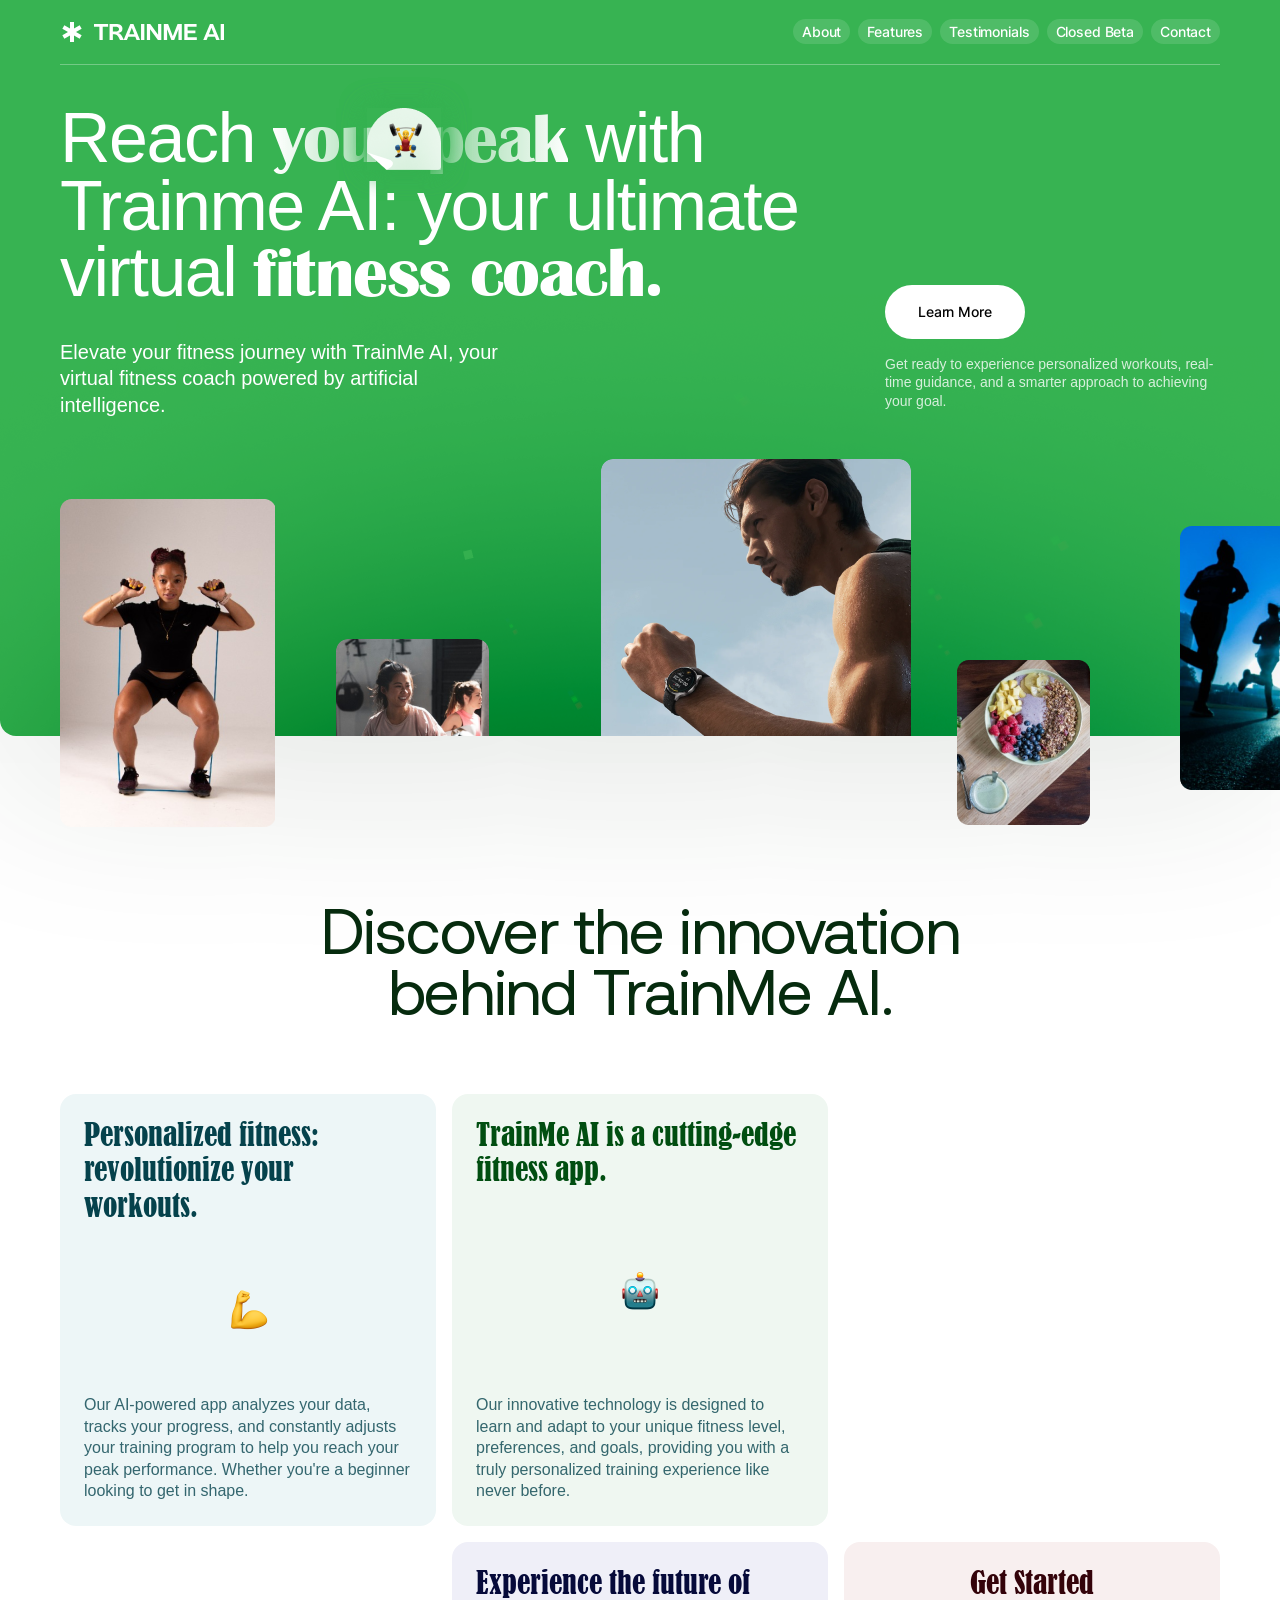
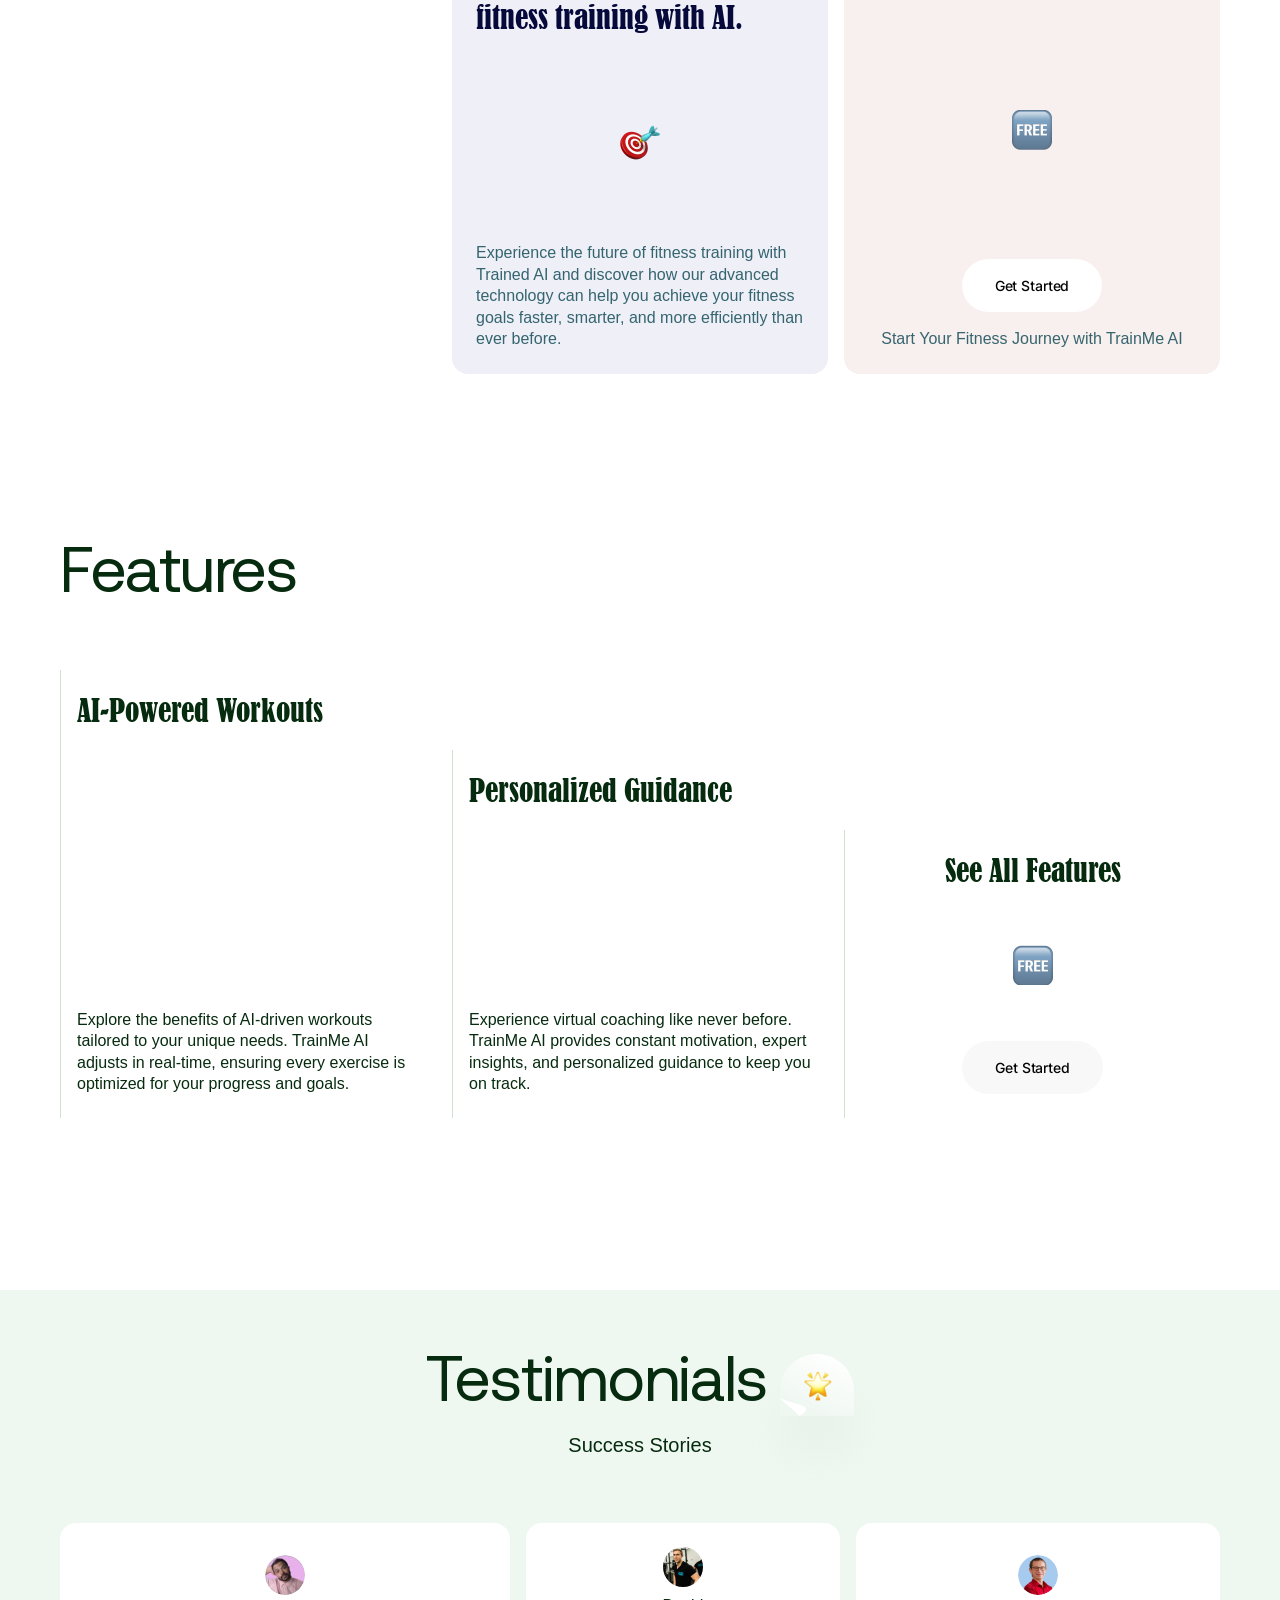
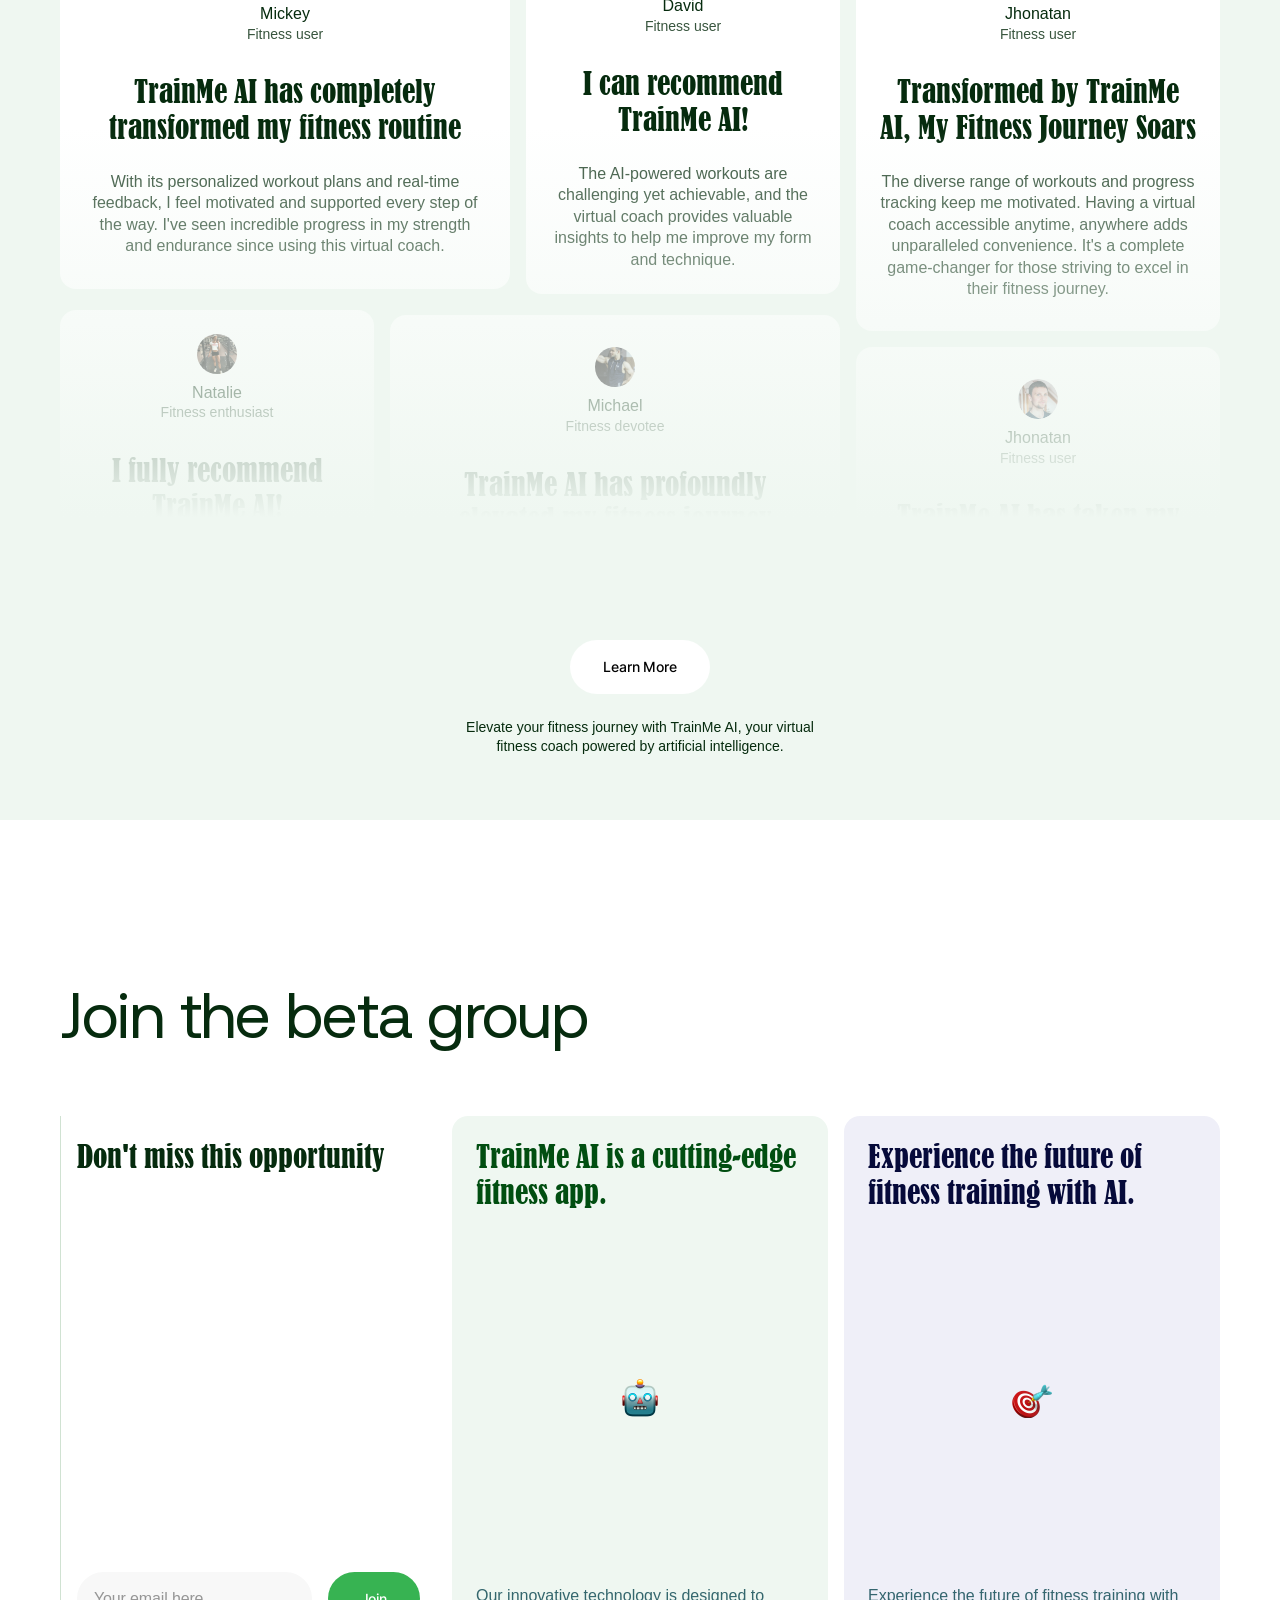
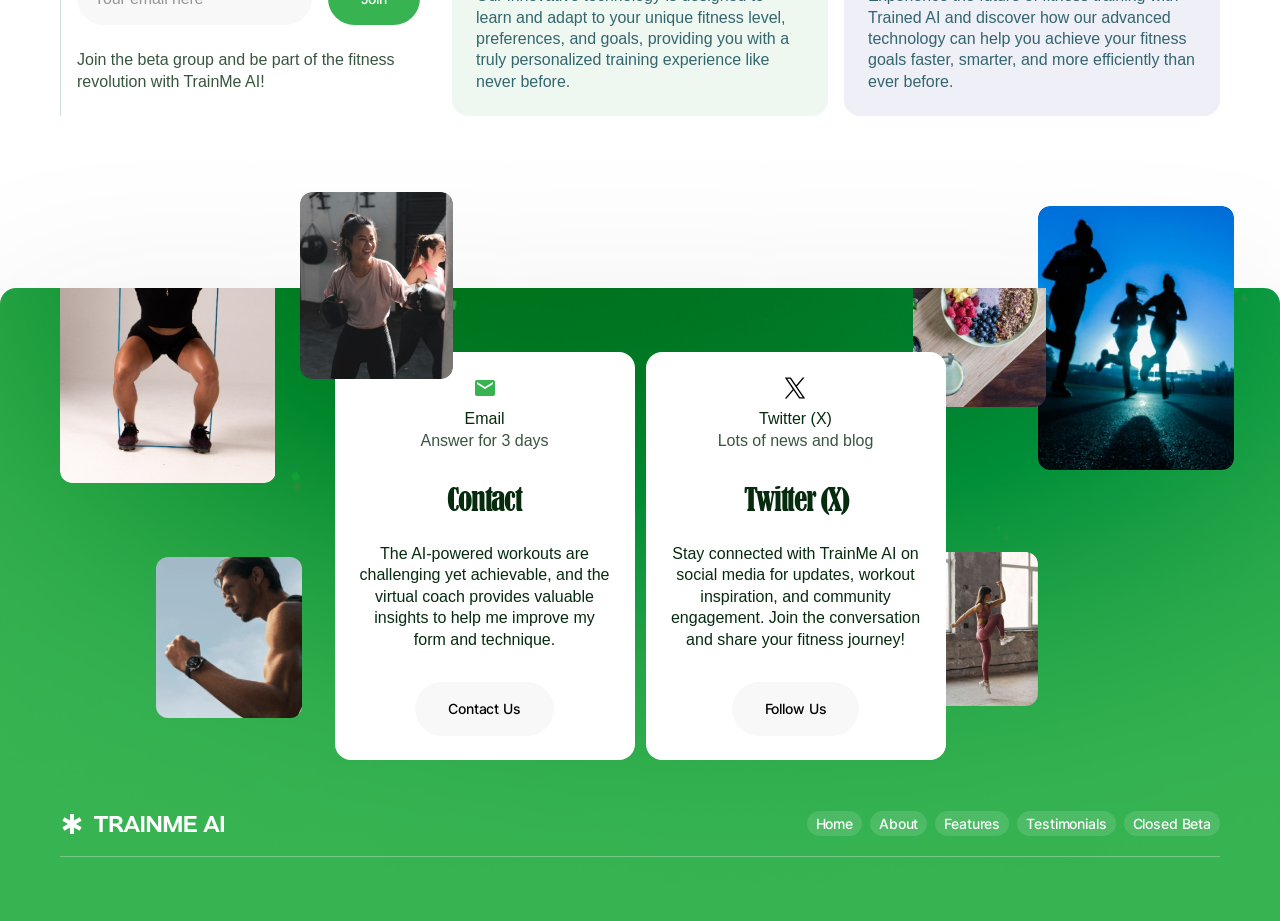
==== commit 9894e9c0: "адаптив секции бета" ====
--- a/app/index.html
+++ b/app/index.html
@@ -17,7 +17,7 @@
 <body class="body">
 
 <main>
-  <header class="header" id="start">
+  <header class="header" id="home">
   <div class="header__container container">
     <div class="header__top">
       <a class="logo" href="/">
@@ -26,25 +26,26 @@
       <nav class="header__nav">
         <ul class="header__list">
           <li>
-            <a class="header__link" href="">Home</a>
-          </li>
-          <li>
-            <a class="header__link" href="">About</a>
-          </li>
-          <li>
-            <a class="header__link" href="">Features</a>
-          </li>
-          <li>
-            <a class="header__link" href="">Testimonials</a>
-          </li>
-          <li>
-            <a class="header__link" href="">Closed Beta</a>
-          </li>
-          <li>
-            <a class="header__link" href="">Contact</a>
+            <a class="header__link" href="#about">About</a>
+          </li>
+          <li>
+            <a class="header__link" href="#features">Features</a>
+          </li>
+          <li>
+            <a class="header__link" href="#testimonials">Testimonials</a>
+          </li>
+          <li>
+            <a class="header__link" href="#beta">Closed Beta</a>
+          </li>
+          <li>
+            <a class="header__link" href="#contact">Contact</a>
           </li>
         </ul>
       </nav>
+      <button class="menu-btn">
+        <span class="menu-btn__line"></span>
+        <span class="sr-only">Interact with menu</span>
+      </button>
     </div>
     <div class="header__text">
       <h1 class="header__title">
@@ -57,7 +58,7 @@
       </p>
     </div>
     <div class="header__info">
-      <button class="header__more btn" type="button">Learn More</button>
+      <a class="header__more btn" href="#about">Learn More</a>
       <p>
         Get ready to experience personalized workouts,
         real-time guidance, and a smarter approach to achieving your goal.
@@ -70,6 +71,25 @@
       <img class="header__img header__img--three" src="images/parallax/3.png" alt="fitness people" width="310" height="339">
     </div>
   </div>
+  <nav class="header__mobile">
+    <ul class="header__mobile-list">
+      <li>
+        <a class="header__link" href="#about">About</a>
+      </li>
+      <li>
+        <a class="header__link" href="#features">Features</a>
+      </li>
+      <li>
+        <a class="header__link" href="#testimonials">Testimonials</a>
+      </li>
+      <li>
+        <a class="header__link" href="#beta">Closed Beta</a>
+      </li>
+      <li>
+        <a class="header__link" href="#contact">Contact</a>
+      </li>
+    </ul>
+  </nav>
 </header>
 <div class="images__header container">
   <div class="header__decor">
@@ -78,7 +98,7 @@
     <img class="header__img header__img--five" src="images/parallax/5.png" alt="fitness people" width="196" height="264">
   </div>
 </div>
-  <section class="innovation indent" id="innovation">
+  <section class="innovation indent" id="about">
   <div class="container">
     <h2 class="innovation__title title title--center">
       Discover the innovation behind TrainMe AI.
@@ -124,7 +144,7 @@
           </h3>
           <img class="card__icon" src="images/icons/free.png" alt="free decor" width="40" height="40">
           <div class="card__action">
-            <button class="btn" type="button">Get Started</button>
+            <a class="btn" href="#contact">Get Started</a>
             <p class="card__text card__text--azure">
               Start Your Fitness Journey with TrainMe AI
             </p>
@@ -161,7 +181,7 @@
           See All Features
         </h3>
         <img src="images/icons/free.png" alt="free decor" width="40" height="40">
-        <button class="btn btn--gray" type="button">Get Started</button>
+        <a class="btn btn--gray" href="#contact">Get Started</a>
       </li>
     </ul>
   </div>
@@ -329,7 +349,7 @@
   </div>
   <img class="footer__img footer__img--six" src="images/parallax/5.png" alt="fitness people" width="196" height="264">
 </div>
-<footer class="footer indent" id="footer">
+<footer class="footer indent" id="contact">
   <div class="container container--footer">
     <div class="footer__contacts">
       <div class="footer__contact">
@@ -343,7 +363,7 @@
           The AI-powered workouts are challenging yet achievable, and the virtual coach
           provides valuable insights to help me improve my form and technique.
         </p>
-        <button class="btn btn--gray" type="button">Contact Us</button>
+        <a class="btn btn--gray" href="https://twitter.com/TrainMeAI" target="_blank">Contact Us</a>
       </div>
       <div class="footer__contact">
         <div class="footer__answer">
@@ -356,7 +376,7 @@
           Stay connected with TrainMe AI on social media for updates, workout inspiration, and community engagement.
           Join the conversation and share your fitness journey!
         </p>
-        <button class="btn btn--gray" type="button">Follow Us</button>
+        <a class="btn btn--gray" href="https://twitter.com/TrainMeAI" target="_blank">Follow Us</a>
       </div>
       <img class="footer__img footer__img--three" src="images/parallax/4.png" alt="fitness people" width="133" height="165">
       <img class="footer__img footer__img--four" src="images/parallax/6.png" alt="fitness people" width="103" height="154">
@@ -368,22 +388,19 @@
       <nav class="footer__nav">
         <ul class="footer__list">
           <li>
-            <a class="footer__link" href="">Home</a>
-          </li>
-          <li>
-            <a class="footer__link" href="">About</a>
-          </li>
-          <li>
-            <a class="footer__link" href="">Features</a>
-          </li>
-          <li>
-            <a class="footer__link" href="">Testimonials</a>
-          </li>
-          <li>
-            <a class="footer__link" href="">Closed Beta</a>
-          </li>
-          <li>
-            <a class="footer__link" href="">Contact</a>
+            <a class="footer__link" href="#home">Home</a>
+          </li>
+          <li>
+            <a class="footer__link" href="#about">About</a>
+          </li>
+          <li>
+            <a class="footer__link" href="#features">Features</a>
+          </li>
+          <li>
+            <a class="footer__link" href="#testimonials">Testimonials</a>
+          </li>
+          <li>
+            <a class="footer__link" href="#beta">Closed Beta</a>
           </li>
         </ul>
       </nav>
--- a/app/css/style.min.css
+++ b/app/css/style.min.css
@@ -1 +1 @@
-html{-webkit-box-sizing:border-box;box-sizing:border-box;scroll-behavior:smooth}*,*::before,*::after{-webkit-box-sizing:inherit;box-sizing:inherit}a{text-decoration:none;color:inherit;outline:rgba(0,0,0,0)}ul,ol{padding:0}ul{list-style:none}body,h1,h2,h3,h4,h5,h6,p,ul,ol,blockquote{margin:0}img{max-width:100%;display:block}input,button,textarea,select{font:inherit;padding:0;background-color:rgba(0,0,0,0);outline:rgba(0,0,0,0);border:none;-webkit-appearance:none;-moz-appearance:none;appearance:none}button{cursor:pointer;display:inline-block}address,cite{font-style:normal}input[type=number]::-webkit-inner-spin-button,input[type=number]::-webkit-outer-spin-button{-webkit-appearance:none;margin:0}input:-webkit-autofill,input:-webkit-autofill:hover,input:-webkit-autofill:focus,input:-webkit-autofill:active{-webkit-background-clip:text;-webkit-text-fill-color:#fff}svg,path,circle{-webkit-transition:all .4s;transition:all .4s}@font-face{font-family:"Inter";src:url("../fonts/Inter-Regular.woff2") format("woff2"),url("../fonts/Inter-Regular.woff") format("woff");font-weight:400;font-display:swap;font-style:normal}@font-face{font-family:"Inter";src:url("../fonts/Inter-Medium.woff2") format("woff2"),url("../fonts/Inter-Medium.woff") format("woff");font-weight:500;font-display:swap;font-style:normal}@font-face{font-family:"SFProDisplay";src:url("../fonts/SFProDisplay-Regular.woff2") format("woff2"),url("../fonts/SFProDisplay-Regular.woff") format("woff");font-weight:400;font-display:swap;font-style:normal}@font-face{font-family:"Aeonik Pro";src:url("../fonts/AeonikPro-Regular.woff2") format("woff2"),url("../fonts/AeonikPro-Regular.woff") format("woff");font-weight:400;font-style:normal;font-display:swap}@font-face{font-family:"Aeonik Pro";src:url("../fonts/AeonikPro-Medium.woff2") format("woff2"),url("../fonts/AeonikPro-Medium.woff") format("woff");font-weight:500;font-style:normal;font-display:swap}@font-face{font-family:"Aeonik Pro";src:url("../fonts/AeonikPro-Bold.woff2") format("woff2"),url("../fonts/AeonikPro-Bold.woff") format("woff");font-weight:bold;font-style:normal;font-display:swap}@font-face{font-family:"Bernard MT Condensed";src:url("../fonts/BernardMT-Condensed.woff2") format("woff2"),url("../fonts/BernardMT-Condensed.woff") format("woff");font-weight:normal;font-style:normal;font-display:swap}@font-face{font-family:"Britannic";src:url("../fonts/BritannicBold.woff2") format("woff2"),url("../fonts/BritannicBold.woff") format("woff");font-weight:bold;font-style:normal;font-display:swap}.body{font-family:"SF Pro Display",sans-serif;font-weight:400;font-size:16px;line-height:1.34;color:#062b0e;background-color:#fff;position:relative;overflow-x:hidden;will-change:scroll-position}.body--active{overflow:hidden}.container{max-width:1368px;padding:0 60px;margin:0 auto;width:100%}@media(max-width: 1200px){.container{padding:0 30px}}@media(max-width: 992px){.container{padding:0 20px}}@media(max-width: 468px){.container{padding:0 15px}}.container--footer{max-width:1432px}.indent{margin-top:172px}@media(max-width: 1200px){.indent{margin-top:140px}}@media(max-width: 992px){.indent{margin-top:110px}}@media(max-width: 610px){.indent{margin-top:85px}}@media(max-width: 468px){.indent{margin-top:75px}}.logo{-webkit-transition:opacity .3s,outline .3s;transition:opacity .3s,outline .3s;border-radius:3px}.logo:hover{opacity:.5}.logo:focus{outline:2px solid #fff}.logo img{background-repeat:no-repeat;-o-object-fit:cover;object-fit:cover;-o-object-position:center;object-position:center}.sr-only{position:absolute;width:1px;height:1px;margin:-1px;border:0;padding:0;white-space:nowrap;-webkit-clip-path:inset(100%);clip-path:inset(100%);clip:rect(0 0 0 0);overflow:hidden}::-webkit-scrollbar{width:5px}::-webkit-scrollbar-track{background-color:rgba(55,179,82,.3)}::-webkit-scrollbar-thumb,::selection{background-color:#014e11}::-moz-selection{color:#fff}::selection{color:#fff}.menu-btn{height:48px;width:48px;cursor:pointer;z-index:1000;display:none;position:relative;border-radius:50%;padding:18px 16px;-webkit-transition:all .4s;transition:all .4s;background-color:#f8f8f8}@media(max-width: 1160px){.menu-btn{display:block}}.menu-btn:hover{background-color:#37b352}.menu-btn:hover .menu-btn__line,.menu-btn:hover .menu-btn__line::after,.menu-btn:hover .menu-btn__line::before{background-color:#fff}.menu-btn:focus{background-color:#37b352}@media(max-width: 800px){.menu-btn{display:-webkit-box;display:-ms-flexbox;display:flex;-webkit-box-align:center;-ms-flex-align:center;align-items:center;-webkit-box-pack:center;-ms-flex-pack:center;justify-content:center}}.menu-btn__line,.menu-btn__line::after,.menu-btn__line::before{background-color:#030303;content:"";left:0;top:0;width:15px;height:2px;-webkit-transition:all .4s;transition:all .4s}.menu-btn__line::after,.menu-btn__line::before{position:absolute}.menu-btn__line{position:relative;display:-webkit-box;display:-ms-flexbox;display:flex}.menu-btn__line::before{margin-top:-6px}.menu-btn__line::after{margin-top:6px}.menu-btn.active{background-color:#37b352}.menu-btn.active .menu-btn__line{background:rgba(0,0,0,0);-webkit-transition:all .4s;transition:all .4s;-webkit-transform:rotate(-90deg);-ms-transform:rotate(-90deg);transform:rotate(-90deg)}.menu-btn.active .menu-btn__line::before{margin-top:0;-webkit-transform:rotate(-45deg);-ms-transform:rotate(-45deg);transform:rotate(-45deg);-webkit-transition-delay:.4s;transition-delay:.4s;background-color:#fff}.menu-btn.active .menu-btn__line::after{margin-top:0;-webkit-transform:rotate(45deg);-ms-transform:rotate(45deg);transform:rotate(45deg);-webkit-transition-delay:.4s;transition-delay:.4s;background-color:#fff}.btn{font-family:"Inter",sans-serif;display:inline-block;max-width:-webkit-max-content;max-width:-moz-max-content;max-width:max-content;font-size:14px;line-height:1.4;color:#030303;border-radius:40px;font-weight:500;padding:16px 32px;background-color:#fff;border:1px solid rgba(0,0,0,0);letter-spacing:-0.14px;-webkit-transition:background-color .4s,border .4s,color .4s,opacity .4s;transition:background-color .4s,border .4s,color .4s,opacity .4s}.btn:hover{background-color:rgba(0,0,0,0);border-color:#030303}.btn:focus{opacity:.5}.btn--gray{background-color:#f8f8f8}.btn--green{background-color:#37b352;color:#fff}.btn--green:hover{background-color:rgba(0,0,0,0);border-color:#37b352;color:#030303}.input{border-radius:40px;padding:16px;background-color:#f8f8f8;font-weight:500;width:100%;letter-spacing:-0.14px;height:100%;border:1px solid rgba(0,0,0,0);-webkit-transition:border .4s,background-color .4s;transition:border .4s,background-color .4s}.input:hover{background-color:#eff7f1}.input:focus{border-color:#37b352}.input::-webkit-input-placeholder{font-weight:500;color:rgba(3,3,3,.4)}.input::-moz-placeholder{font-weight:500;color:rgba(3,3,3,.4)}.input:-ms-input-placeholder{font-weight:500;color:rgba(3,3,3,.4)}.input::-ms-input-placeholder{font-weight:500;color:rgba(3,3,3,.4)}.input::placeholder{font-weight:500;color:rgba(3,3,3,.4)}.title{font-family:"Aeonik Pro",sans-serif;font-size:64px;letter-spacing:-1.28px;line-height:.95;font-weight:400;margin-bottom:64px;max-width:614px;width:100%}@media(max-width: 1200px){.title{font-size:60px;margin-bottom:56px}}@media(max-width: 1100px){.title{font-size:56px;margin-bottom:48px}}@media(max-width: 992px){.title{font-size:52px;margin-bottom:42px}}@media(max-width: 768px){.title{font-size:48px}}@media(max-width: 670px){.title{font-size:44px;margin-bottom:34px}}@media(max-width: 610px){.title{font-size:42px}}@media(max-width: 468px){.title{font-size:38px}}@media(max-width: 420px){.title{font-size:36px}}@media(max-width: 468px){.title{margin-bottom:30px}}.title--center{text-align:center;margin:0 auto 64px}@media(max-width: 1200px){.title--center{margin-bottom:56px}}@media(max-width: 1100px){.title--center{margin-bottom:48px}}@media(max-width: 992px){.title--center{margin-bottom:42px}}@media(max-width: 670px){.title--center{margin-bottom:34px}}@media(max-width: 468px){.title--center{margin-bottom:30px}}.title--decor{display:-webkit-box;display:-ms-flexbox;display:flex;-webkit-box-align:center;-ms-flex-align:center;align-items:center;gap:14px;-webkit-box-pack:center;-ms-flex-pack:center;justify-content:center}.title img{background-repeat:no-repeat;-o-object-fit:cover;object-fit:cover;-o-object-position:center;object-position:center;-webkit-box-shadow:0 40px 32px 0 rgba(195,215,200,.12);box-shadow:0 40px 32px 0 rgba(195,215,200,.12)}@media(max-width: 1100px){.title img{width:auto;height:54px}}@media(max-width: 768px){.title img{height:50px}}.title-small{font-size:32px;font-weight:400;line-height:1.19;font-family:"Bernard MT Condensed",sans-serif;color:#062b0e}@media(max-width: 1380px){.title-small{font-size:30px}}@media(max-width: 1200px){.title-small{font-size:28px}}@media(max-width: 768px){.title-small{font-size:26px}}@media(max-width: 660px){.title-small{font-size:24px}}@media(max-width: 468px){.title-small{font-size:23px}}@media(max-width: 390px){.title-small{font-size:22px}}.title-small--center{text-align:center}.header{background-repeat:no-repeat;background-position:center center;background-size:cover;min-height:736px;border-radius:0 0 16px 16px;background-image:url("../images/hero.png");-webkit-box-shadow:0 40px 186.2px 0 rgba(23,43,27,.13);box-shadow:0 40px 186.2px 0 rgba(23,43,27,.13);color:#fff;position:relative;overflow:hidden}.header__container{position:relative}.header__top{display:-webkit-box;display:-ms-flexbox;display:flex;-webkit-box-pack:justify;-ms-flex-pack:justify;justify-content:space-between;-webkit-box-align:center;-ms-flex-align:center;align-items:center;gap:30px;padding:20px 0;border-bottom:1px solid rgba(255,255,255,.3);margin-bottom:40px}.header__list{display:-webkit-box;display:-ms-flexbox;display:flex;-webkit-box-pack:justify;-ms-flex-pack:justify;justify-content:space-between;-webkit-box-align:center;-ms-flex-align:center;align-items:center;gap:8px}.header__link{font-size:14px;font-weight:500;letter-spacing:-0.14px;font-family:"Inter",sans-serif;line-height:1.4;padding:4px 9px;background-color:rgba(255,255,255,.12);border-radius:40px;-webkit-transition:color .4s,background-color .4s,opacity .4s;transition:color .4s,background-color .4s,opacity .4s}.header__link:hover{background-color:#fff;color:#014e11}.header__link:focus{opacity:.5}.header__title{margin-bottom:32px;font-size:74px;font-weight:500;letter-spacing:-0.01em;line-height:.95;max-width:830px}.header__title--decor{position:relative;background:-webkit-gradient(linear, left top, right top, from(#fff), color-stop(50%, rgba(255, 255, 255, 0.38)), to(#fff));background:linear-gradient(90deg, #fff 0%, rgba(255, 255, 255, 0.38) 50%, #fff 100%);background-clip:text;-webkit-background-clip:text;-webkit-text-fill-color:rgba(0,0,0,0)}.header__title--decor::before{background-repeat:no-repeat;background-position:center center;background-size:cover;content:"";position:absolute;top:50%;left:50%;-webkit-transform:translate(-50%, -50%);-ms-transform:translate(-50%, -50%);transform:translate(-50%, -50%);left:44.6%;position:absolute;background-image:url("../images/icons/sticker.png");width:74px;height:62px;-webkit-box-shadow:0 0 26px 0 #34b150,0 0 26px 0 #34b150;box-shadow:0 0 26px 0 #34b150,0 0 26px 0 #34b150}.header__title--britannic{font-family:"Britannic",sans-serif}.header__subtext{max-width:445px;font-size:20px}.header__info{display:-webkit-box;display:-ms-flexbox;display:flex;-webkit-box-orient:vertical;-webkit-box-direction:normal;-ms-flex-direction:column;flex-direction:column;gap:16px;max-width:362px;font-size:14px;position:absolute;right:60px;top:330px}.header__info p{color:rgba(255,255,255,.8)}.header__images{display:-webkit-box;display:-ms-flexbox;display:flex;position:absolute;bottom:-92px}.header__images img{background-repeat:no-repeat;-o-object-fit:cover;object-fit:cover;-o-object-position:center;object-position:center;border-radius:12px}.header__img{position:relative}.header__img--one{top:-237px}.header__img--two{margin-left:276px;bottom:-150px}.header__img--three{margin-left:112px;top:-30px}.header__img--four{right:190px;top:-76px;position:absolute}.header__img--five{position:absolute;right:-110px;top:-210px}.header__more:hover{border-color:#fff;color:#fff}.header__decor{width:100%;position:absolute}.images__header{position:relative}.footer{background-repeat:no-repeat;background-position:center center;background-size:cover;position:relative;padding:64px 0;background-image:url("../images/hero-footer.png");-webkit-box-shadow:0 40px 186px 0 rgba(23,43,27,.13);box-shadow:0 40px 186px 0 rgba(23,43,27,.13);overflow:hidden;border-radius:16px 16px 0 0}.footer__contacts{display:-ms-grid;display:grid;-ms-grid-columns:(1fr)[2];grid-template-columns:repeat(2, 1fr);gap:11px;max-width:611px;margin:0 auto 52px;position:relative;z-index:20}.footer__contact{border-radius:16px;padding:24px;background-color:#fff;display:-webkit-box;display:-ms-flexbox;display:flex;-webkit-box-orient:vertical;-webkit-box-direction:normal;-ms-flex-direction:column;flex-direction:column;gap:0px;-webkit-box-align:center;-ms-flex-align:center;align-items:center;text-align:center;position:relative;z-index:3}.footer__answer{display:-webkit-box;display:-ms-flexbox;display:flex;-webkit-box-orient:vertical;-webkit-box-direction:normal;-ms-flex-direction:column;flex-direction:column;gap:0px;-webkit-box-align:center;-ms-flex-align:center;align-items:center;margin-bottom:32px}.footer__icon{background-repeat:no-repeat;-o-object-fit:cover;object-fit:cover;-o-object-position:center;object-position:center;margin-bottom:8px}.footer__answer-day{color:rgba(6,43,14,.8)}.footer__text{margin-bottom:32px}.footer .title{margin-bottom:24px}.footer__bottom{display:-webkit-box;display:-ms-flexbox;display:flex;-webkit-box-pack:justify;-ms-flex-pack:justify;justify-content:space-between;-webkit-box-align:center;-ms-flex-align:center;align-items:center;gap:30px;padding-bottom:20px;border-bottom:1px solid rgba(255,255,255,.3)}.footer__list{display:-webkit-box;display:-ms-flexbox;display:flex;-webkit-box-pack:justify;-ms-flex-pack:justify;justify-content:space-between;-webkit-box-align:center;-ms-flex-align:center;align-items:center;gap:8px}.footer__link{font-size:14px;font-weight:500;letter-spacing:-0.14px;font-family:"Inter",sans-serif;line-height:1.4;padding:4px 9px;background-color:rgba(255,255,255,.12);border-radius:40px;color:#fff;-webkit-transition:color .4s,background-color .4s,opacity .4s;transition:color .4s,background-color .4s,opacity .4s}.footer__link:hover{background-color:#fff;color:#014e11}.footer__link:focus{opacity:.5}.footer__images{top:0;position:absolute;z-index:0}.footer__img{background-repeat:no-repeat;-o-object-fit:cover;object-fit:cover;-o-object-position:center;object-position:center;position:relative;border-radius:12px}.footer__img--one{top:-133px}.footer__img--two{left:96px}.footer__img--three{position:absolute;right:-100px;top:-110px}.footer__img--four{position:absolute;right:-92px;bottom:54px;z-index:0}.footer__img--five{left:240px;top:76px}.footer__img--six{position:absolute;right:70px;-webkit-transform:translateY(90px);-ms-transform:translateY(90px);transform:translateY(90px);width:196px;z-index:20}@media(max-width: 1520px){.footer__img--six{right:58px}}@media(max-width: 1440px){.footer__img--six{right:46px}}.footer__right{position:absolute}.images__footer{position:absolute;z-index:300}.card{padding:24px;border-radius:16px;min-height:432px;-webkit-box-align:stretch;-ms-flex-align:stretch;align-items:stretch;-webkit-box-pack:justify;-ms-flex-pack:justify;justify-content:space-between;display:-webkit-box;display:-ms-flexbox;display:flex;-webkit-box-orient:vertical;-webkit-box-direction:normal;-ms-flex-direction:column;flex-direction:column;gap:30px;background-color:#eff7f1}@media(max-width: 768px){.card{min-height:410px}}@media(max-width: 580px){.card{min-height:370px}}@media(max-width: 468px){.card{padding:24px 20px;min-height:350px}}.card--azure{background-color:#edf6f7}.card--blue{background-color:#efeff8}.card--red{background-color:#f8efef}.card--high{min-height:600px}@media(max-width: 1200px){.card--high{min-height:560px}}@media(max-width: 1100px){.card--high{min-height:540px}}@media(max-width: 992px){.card--high{min-height:460px}}@media(max-width: 830px){.card--high{min-height:420px}}@media(max-width: 550px){.card--high{min-height:380px}}.card__title{color:#014e11}.card__title--azure{color:#05424c}.card__title--blue{color:#060a3a}.card__title--red{color:#34030a}.card__icon{background-repeat:no-repeat;-o-object-fit:cover;object-fit:cover;-o-object-position:center;object-position:center;margin:0 auto}@media(max-width: 680px){.card__icon{width:37px;height:37px}}@media(max-width: 610px){.card__icon{width:34px;height:34px}}.card__text{color:rgba(1,78,17,.8)}.card__text--azure{color:rgba(5,66,76,.8)}.card__text--blue{color:rgba(6,10,58,.8)}.card__text--red{color:rgba(52,3,10,.8)}.card__action{text-align:center;display:-webkit-box;display:-ms-flexbox;display:flex;-webkit-box-orient:vertical;-webkit-box-direction:normal;-ms-flex-direction:column;flex-direction:column;gap:16px;-webkit-box-align:center;-ms-flex-align:center;align-items:center}@media(max-width: 468px){.card__action p{max-width:180px}}.innovation{position:relative;z-index:20}.innovation__title{max-width:703px}@media(max-width: 992px){.innovation__title{max-width:650px}}@media(max-width: 768px){.innovation__title{max-width:600px}}@media(max-width: 670px){.innovation__title{max-width:550px}}@media(max-width: 610px){.innovation__title{max-width:520px}}.innovation__list{display:-webkit-box;display:-ms-flexbox;display:flex;-webkit-box-orient:vertical;-webkit-box-direction:normal;-ms-flex-direction:column;flex-direction:column;gap:16px}@media(max-width: 1200px){.innovation__list{gap:10px}}@media(max-width: 992px){.innovation__list{max-width:740px;margin:0 auto}}@media(max-width: 580px){.innovation__list{max-width:370px}}@media(max-width: 468px){.innovation__list{max-width:100%}}.innovation__row{display:-ms-grid;display:grid;-ms-grid-columns:(1fr)[3];grid-template-columns:repeat(3, 1fr);grid-gap:16px}@media(max-width: 1200px){.innovation__row{grid-gap:10px}}@media(max-width: 992px){.innovation__row{-ms-grid-columns:(1fr)[2];grid-template-columns:repeat(2, 1fr)}}@media(max-width: 580px){.innovation__row{-ms-grid-columns:(1fr)[1];grid-template-columns:repeat(1, 1fr);grid-gap:18px}}@media(max-width: 992px){.innovation__empty{display:none}}@media(max-width: 580px){.innovation__name{max-width:260px}}.features__list{display:-ms-grid;display:grid;-ms-grid-columns:(1fr)[3];grid-template-columns:repeat(3, 1fr);grid-gap:16px;-webkit-box-align:end;-ms-flex-align:end;align-items:flex-end}@media(max-width: 1200px){.features__list{grid-gap:10px}}@media(max-width: 870px){.features__list{-ms-grid-columns:(1fr)[2];grid-template-columns:repeat(2, 1fr);grid-gap:30px 10px}}@media(max-width: 610px){.features__list{-ms-grid-columns:(1fr)[1];grid-template-columns:repeat(1, 1fr)}}.features__item{padding:24px 16px;border-left:1px solid #d0e2d2;display:-webkit-box;display:-ms-flexbox;display:flex;-webkit-box-orient:vertical;-webkit-box-direction:normal;-ms-flex-direction:column;flex-direction:column;-webkit-box-pack:justify;-ms-flex-pack:justify;justify-content:space-between;gap:30px}@media(max-width: 1100px){.features__item{padding:20px 14px}}@media(max-width: 930px){.features__item{padding:16px 14px}}@media(max-width: 870px){.features__item{min-height:320px !important;border-right:1px solid #d0e2d2}}@media(max-width: 768px){.features__item{padding:14px;min-height:270px !important}}@media(max-width: 660px){.features__item{min-height:240px !important}}@media(max-width: 610px){.features__item{min-height:180px !important}}.features__item--high{min-height:448px}@media(max-width: 1100px){.features__item--high{min-height:428px}}@media(max-width: 940px){.features__item--high{min-height:400px}}.features__item--middle{min-height:368px}@media(max-width: 1100px){.features__item--middle{min-height:348px}}@media(max-width: 940px){.features__item--middle{min-height:320px}}.features__item--small{min-height:288px;-webkit-box-align:center;-ms-flex-align:center;align-items:center}@media(max-width: 1100px){.features__item--small{min-height:268px}}@media(max-width: 940px){.features__item--small{min-height:240px}}@media(max-width: 870px){.features__item--small{-ms-grid-column-span:2;grid-column:span 2;max-width:380px;width:100%;margin:0 auto}}@media(max-width: 768px){.features__item--small{max-width:355px}}@media(max-width: 690px){.features__item--small{max-width:320px}}@media(max-width: 660px){.features__item--small{max-width:295px}}@media(max-width: 610px){.features__item--small{-ms-grid-column-span:1;grid-column:span 1;max-width:100%}}.features__item img{background-repeat:no-repeat;-o-object-fit:cover;object-fit:cover;-o-object-position:center;object-position:center}@media(max-width: 680px){.features__item img{width:37px;height:37px}}.testimonials{background-color:#eff7f1;padding:64px 0;position:relative}@media(max-width: 1100px){.testimonials{padding:54px 0}}@media(max-width: 860px){.testimonials{padding:47px 0}}@media(max-width: 768px){.testimonials{padding-top:38px}}@media(max-width: 610px){.testimonials{padding-bottom:40px}}@media(max-width: 420px){.testimonials{padding-top:34px}}.testimonials .title{margin-bottom:0}.testimonials__top{display:-webkit-box;display:-ms-flexbox;display:flex;-webkit-box-orient:vertical;-webkit-box-direction:normal;-ms-flex-direction:column;flex-direction:column;gap:16px;-webkit-box-align:center;-ms-flex-align:center;align-items:center;margin-bottom:64px}@media(max-width: 1200px){.testimonials__top{margin-bottom:52px;gap:10px}}@media(max-width: 1100px){.testimonials__top{margin-bottom:44px}}@media(max-width: 860px){.testimonials__top{gap:7px;margin-bottom:34px}}@media(max-width: 530px){.testimonials__top{margin-bottom:24px}}.testimonials__subtext{font-size:20px}@media(max-width: 860px){.testimonials__subtext{font-size:18px}}.testimonials__content{display:-webkit-box;display:-ms-flexbox;display:flex;gap:16px;-webkit-box-pack:center;-ms-flex-pack:center;justify-content:center}@media(max-width: 1100px){.testimonials__content{gap:12px}}@media(max-width: 1060px){.testimonials__content{-webkit-box-orient:vertical;-webkit-box-direction:normal;-ms-flex-direction:column;flex-direction:column}}.testimonials__row{display:-webkit-box;display:-ms-flexbox;display:flex;-webkit-box-orient:vertical;-webkit-box-direction:normal;-ms-flex-direction:column;flex-direction:column;gap:16px;max-width:404px;width:100%;-webkit-box-align:start;-ms-flex-align:start;align-items:flex-start}@media(max-width: 1060px){.testimonials__row{max-width:100%}}.testimonials__row--long{display:-ms-grid;display:grid;grid-auto-rows:-webkit-min-content;grid-auto-rows:min-content;gap:16px;max-width:826px}@media(max-width: 1340px){.testimonials__row--long{max-width:780px}}@media(max-width: 1250px){.testimonials__row--long{max-width:696px}}@media(max-width: 1100px){.testimonials__row--long{gap:12px;max-width:670px}}@media(max-width: 1060px){.testimonials__row--long{max-width:100%}}@media(max-width: 1060px){.testimonials__row--grid{display:-ms-grid;display:grid;-ms-grid-columns:63% 36%;grid-template-columns:63% 36%;gap:12px}}@media(max-width: 860px){.testimonials__row--grid{-ms-grid-columns:57% 42%;grid-template-columns:57% 42%}}@media(max-width: 610px){.testimonials__row--grid{display:-webkit-box;display:-ms-flexbox;display:flex;-webkit-box-orient:vertical;-webkit-box-direction:normal;-ms-flex-direction:column;flex-direction:column}}.testimonials__wrapper{display:-ms-grid;display:grid;-ms-grid-columns:510px 300px;grid-template-columns:510px 300px;gap:16px;-webkit-box-align:start;-ms-flex-align:start;align-items:start}@media(max-width: 1340px){.testimonials__wrapper{-ms-grid-columns:450px 314px;grid-template-columns:450px 314px}}@media(max-width: 1250px){.testimonials__wrapper{-ms-grid-columns:408px 272px;grid-template-columns:408px 272px}}@media(max-width: 1100px){.testimonials__wrapper{gap:12px;-ms-grid-columns:380px 280px;grid-template-columns:380px 280px}}@media(max-width: 1060px){.testimonials__wrapper{-ms-grid-columns:63% 36%;grid-template-columns:63% 36%}}@media(max-width: 860px){.testimonials__wrapper{-ms-grid-columns:57% 42%;grid-template-columns:57% 42%}}@media(max-width: 610px){.testimonials__wrapper{display:-webkit-box;display:-ms-flexbox;display:flex;-webkit-box-orient:vertical;-webkit-box-direction:normal;-ms-flex-direction:column;flex-direction:column}}.testimonials__wrapper--inversion{-ms-grid-columns:300px 510px;grid-template-columns:300px 510px;-webkit-box-align:end;-ms-flex-align:end;align-items:flex-end}@media(max-width: 1340px){.testimonials__wrapper--inversion{-ms-grid-columns:314px 450px;grid-template-columns:314px 450px}}@media(max-width: 1250px){.testimonials__wrapper--inversion{-ms-grid-columns:272px 408px;grid-template-columns:272px 408px}}@media(max-width: 1100px){.testimonials__wrapper--inversion{-ms-grid-columns:280px 380px;grid-template-columns:280px 380px}}@media(max-width: 1060px){.testimonials__wrapper--inversion{-ms-grid-columns:36% 63%;grid-template-columns:36% 63%}}@media(max-width: 860px){.testimonials__wrapper--inversion{-ms-grid-columns:42% 57%;grid-template-columns:42% 57%}}.testimonials__item{background-color:#fff;padding:32px 24px;border-radius:16px;width:100%;max-width:510px}@media(max-width: 1200px){.testimonials__item{height:100%}}@media(max-width: 1060px){.testimonials__item{max-width:100%}}@media(max-width: 992px){.testimonials__item{padding:24px}}@media(max-width: 768px){.testimonials__item{padding:22px 20px}}@media(max-width: 468px){.testimonials__item{border-radius:12px}}.testimonials__item--short{padding:24px}@media(max-width: 1250px){.testimonials__item--short{height:100%;padding:32px 24px}}@media(max-width: 992px){.testimonials__item--short{padding:24px}}@media(max-width: 768px){.testimonials__item--short{padding:22px 20px}}@media(max-width: 1060px){.testimonials__item--short .title-small{max-width:270px}}@media(max-width: 610px){.testimonials__item--short .title-small{max-width:100%}}.testimonials__user{display:-webkit-box;display:-ms-flexbox;display:flex;-webkit-box-orient:vertical;-webkit-box-direction:normal;-ms-flex-direction:column;flex-direction:column;gap:0px;-webkit-box-align:center;-ms-flex-align:center;align-items:center;margin-bottom:32px}@media(max-width: 720px){.testimonials__user{margin-bottom:26px}}.testimonials__post{font-size:14px;color:rgba(6,43,14,.8)}.testimonials__avatar{background-repeat:no-repeat;-o-object-fit:cover;object-fit:cover;-o-object-position:center;object-position:center;border-radius:50%;margin-bottom:8px}.testimonials__subtitle{margin-bottom:24px}@media(max-width: 1060px){.testimonials__subtitle{max-width:370px;margin:0 auto 24px}}@media(max-width: 720px){.testimonials__subtitle{margin-bottom:20px}}.testimonials__text{color:rgba(6,43,14,.8);max-width:400px;margin:0 auto;text-align:center}.testimonials__text--middle{max-width:375px}.testimonials__control{display:-webkit-box;display:-ms-flexbox;display:flex;-webkit-box-orient:vertical;-webkit-box-direction:normal;-ms-flex-direction:column;flex-direction:column;gap:24px;-webkit-box-align:center;-ms-flex-align:center;align-items:center;max-width:370px;text-align:center;position:absolute;z-index:20;bottom:64px;left:50%;-webkit-transform:translateX(-50%);-ms-transform:translateX(-50%);transform:translateX(-50%)}.testimonials__info{font-size:14px}.testimonials__overlay{min-height:824px;position:absolute;bottom:0;left:0;width:100%;background:-webkit-gradient(linear, left top, left bottom, color-stop(20.37%, rgba(239, 247, 241, 0)), color-stop(65.16%, #EFF7F1));background:linear-gradient(180deg, rgba(239, 247, 241, 0) 20.37%, #EFF7F1 65.16%)}@media(max-width: 1310px){.testimonials__overlay{min-height:870px}}@media(max-width: 1060px){.testimonials__overlay{min-height:1400px}}@media(max-width: 768px){.testimonials__overlay{min-height:1450px}}.beta__content{display:-ms-grid;display:grid;-ms-grid-columns:(1fr)[3];grid-template-columns:repeat(3, 1fr);grid-gap:16px}@media(max-width: 1200px){.beta__content{grid-gap:10px}}@media(max-width: 992px){.beta__content{-ms-grid-columns:(1fr)[2];grid-template-columns:repeat(2, 1fr);grid-gap:40px 10px}}@media(max-width: 550px){.beta__content{-ms-grid-columns:(1fr)[1];grid-template-columns:repeat(1, 1fr);grid-gap:18px;max-width:370px;margin:0 auto}}@media(max-width: 768px){.beta__subtitle{font-size:26px}}@media(max-width: 468px){.beta__subtitle{font-size:25px}}@media(max-width: 390px){.beta__subtitle{font-size:24px}}.beta__item{padding:24px 16px;border-left:1px solid #d0e2d2;display:-webkit-box;display:-ms-flexbox;display:flex;-webkit-box-orient:vertical;-webkit-box-direction:normal;-ms-flex-direction:column;flex-direction:column;-webkit-box-pack:justify;-ms-flex-pack:justify;justify-content:space-between}@media(max-width: 1100px){.beta__item{padding:24px 14px}}@media(max-width: 992px){.beta__item{-webkit-box-ordinal-group:2;-ms-flex-order:1;order:1;border-left:none;padding:0;margin:0 auto;max-width:355px;-ms-grid-column-span:2;grid-column:span 2;text-align:center;gap:24px}}@media(max-width: 768px){.beta__item{gap:20px}}@media(max-width: 550px){.beta__item{-ms-grid-column-span:1;grid-column:span 1;margin-top:30px}}@media(max-width: 400px){.beta__item{margin-top:22px}}.beta__form{display:-webkit-box;display:-ms-flexbox;display:flex;-webkit-box-orient:vertical;-webkit-box-direction:normal;-ms-flex-direction:column;flex-direction:column;gap:24px}.beta__filling{display:-webkit-box;display:-ms-flexbox;display:flex;gap:16px}@media(max-width: 1100px){.beta__filling{gap:10px}}.beta__filling label{width:100%}.beta__text{color:rgba(6,43,14,.8)}+html{-webkit-box-sizing:border-box;box-sizing:border-box;scroll-behavior:smooth}*,*::before,*::after{-webkit-box-sizing:inherit;box-sizing:inherit}a{text-decoration:none;color:inherit;outline:rgba(0,0,0,0)}ul,ol{padding:0}ul{list-style:none}body,h1,h2,h3,h4,h5,h6,p,ul,ol,blockquote{margin:0}img{max-width:100%;display:block}input,button,textarea,select{font:inherit;padding:0;background-color:rgba(0,0,0,0);outline:rgba(0,0,0,0);border:none;-webkit-appearance:none;-moz-appearance:none;appearance:none}button{cursor:pointer;display:inline-block}address,cite{font-style:normal}input[type=number]::-webkit-inner-spin-button,input[type=number]::-webkit-outer-spin-button{-webkit-appearance:none;margin:0}input:-webkit-autofill,input:-webkit-autofill:hover,input:-webkit-autofill:focus,input:-webkit-autofill:active{-webkit-background-clip:text;-webkit-text-fill-color:#fff}svg,path,circle{-webkit-transition:all .4s;transition:all .4s}@font-face{font-family:"Inter";src:url("../fonts/Inter-Regular.woff2") format("woff2"),url("../fonts/Inter-Regular.woff") format("woff");font-weight:400;font-display:swap;font-style:normal}@font-face{font-family:"Inter";src:url("../fonts/Inter-Medium.woff2") format("woff2"),url("../fonts/Inter-Medium.woff") format("woff");font-weight:500;font-display:swap;font-style:normal}@font-face{font-family:"SFProDisplay";src:url("../fonts/SFProDisplay-Regular.woff2") format("woff2"),url("../fonts/SFProDisplay-Regular.woff") format("woff");font-weight:400;font-display:swap;font-style:normal}@font-face{font-family:"Aeonik Pro";src:url("../fonts/AeonikPro-Regular.woff2") format("woff2"),url("../fonts/AeonikPro-Regular.woff") format("woff");font-weight:400;font-style:normal;font-display:swap}@font-face{font-family:"Aeonik Pro";src:url("../fonts/AeonikPro-Medium.woff2") format("woff2"),url("../fonts/AeonikPro-Medium.woff") format("woff");font-weight:500;font-style:normal;font-display:swap}@font-face{font-family:"Aeonik Pro";src:url("../fonts/AeonikPro-Bold.woff2") format("woff2"),url("../fonts/AeonikPro-Bold.woff") format("woff");font-weight:bold;font-style:normal;font-display:swap}@font-face{font-family:"Bernard MT Condensed";src:url("../fonts/BernardMT-Condensed.woff2") format("woff2"),url("../fonts/BernardMT-Condensed.woff") format("woff");font-weight:normal;font-style:normal;font-display:swap}@font-face{font-family:"Britannic";src:url("../fonts/BritannicBold.woff2") format("woff2"),url("../fonts/BritannicBold.woff") format("woff");font-weight:bold;font-style:normal;font-display:swap}.body{font-family:"SF Pro Display",sans-serif;font-weight:400;font-size:16px;line-height:1.34;color:#062b0e;background-color:#fff;position:relative;overflow-x:hidden;will-change:scroll-position}.body--active{overflow:hidden}.container{max-width:1368px;padding:0 60px;margin:0 auto;width:100%}@media(max-width: 1200px){.container{padding:0 30px}}@media(max-width: 992px){.container{padding:0 20px}}@media(max-width: 468px){.container{padding:0 15px}}.container--footer{max-width:1432px}.indent{margin-top:172px}@media(max-width: 1200px){.indent{margin-top:140px}}@media(max-width: 992px){.indent{margin-top:110px}}@media(max-width: 610px){.indent{margin-top:85px}}@media(max-width: 468px){.indent{margin-top:75px}}.logo{-webkit-transition:opacity .3s,outline .3s;transition:opacity .3s,outline .3s;border-radius:3px}.logo:hover{opacity:.5}.logo:focus{outline:2px solid #fff}.logo img{background-repeat:no-repeat;-o-object-fit:cover;object-fit:cover;-o-object-position:center;object-position:center}.sr-only{position:absolute;width:1px;height:1px;margin:-1px;border:0;padding:0;white-space:nowrap;-webkit-clip-path:inset(100%);clip-path:inset(100%);clip:rect(0 0 0 0);overflow:hidden}::-webkit-scrollbar{width:5px}::-webkit-scrollbar-track{background-color:rgba(55,179,82,.3)}::-webkit-scrollbar-thumb,::selection{background-color:#014e11}::-moz-selection{color:#fff}::selection{color:#fff}.menu-btn{height:46px;width:46px;cursor:pointer;z-index:1000;display:none;position:relative;border-radius:50%;padding:18px 16px;-webkit-transition:all .4s;transition:all .4s;-webkit-box-align:center;-ms-flex-align:center;align-items:center;-webkit-box-pack:center;-ms-flex-pack:center;justify-content:center;background-color:#f8f8f8}@media(max-width: 768px){.menu-btn{display:-webkit-box;display:-ms-flexbox;display:flex}}.menu-btn:hover{background-color:#030303}.menu-btn:hover .menu-btn__line,.menu-btn:hover .menu-btn__line::after,.menu-btn:hover .menu-btn__line::before{background-color:#37b352}.menu-btn:focus{opacity:.5}.menu-btn__line,.menu-btn__line::after,.menu-btn__line::before{background-color:#030303;content:"";left:0;top:0;width:15px;height:2px;-webkit-transition:all .4s;transition:all .4s}.menu-btn__line::after,.menu-btn__line::before{position:absolute}.menu-btn__line{position:relative;display:-webkit-box;display:-ms-flexbox;display:flex}.menu-btn__line::before{margin-top:-6px}.menu-btn__line::after{margin-top:6px}.menu-btn.active{background-color:#030303}.menu-btn.active .menu-btn__line{background:rgba(0,0,0,0);-webkit-transition:all .4s;transition:all .4s;-webkit-transform:rotate(-90deg);-ms-transform:rotate(-90deg);transform:rotate(-90deg)}.menu-btn.active .menu-btn__line::before{margin-top:0;-webkit-transform:rotate(-45deg);-ms-transform:rotate(-45deg);transform:rotate(-45deg);-webkit-transition-delay:.4s;transition-delay:.4s;background-color:#fff}.menu-btn.active .menu-btn__line::after{margin-top:0;-webkit-transform:rotate(45deg);-ms-transform:rotate(45deg);transform:rotate(45deg);-webkit-transition-delay:.4s;transition-delay:.4s;background-color:#fff}.btn{font-family:"Inter",sans-serif;display:inline-block;max-width:-webkit-max-content;max-width:-moz-max-content;max-width:max-content;font-size:14px;line-height:1.4;color:#030303;border-radius:40px;font-weight:500;padding:16px 32px;background-color:#fff;border:1px solid rgba(0,0,0,0);letter-spacing:-0.14px;-webkit-transition:background-color .4s,border .4s,color .4s,opacity .4s;transition:background-color .4s,border .4s,color .4s,opacity .4s}.btn:hover{background-color:rgba(0,0,0,0);border-color:#030303}.btn:focus{opacity:.5}.btn--gray{background-color:#f8f8f8}.btn--green{background-color:#37b352;color:#fff}.btn--green:hover{background-color:rgba(0,0,0,0);border-color:#37b352;color:#030303}.input{border-radius:40px;padding:16px;background-color:#f8f8f8;font-weight:500;width:100%;letter-spacing:-0.14px;height:100%;border:1px solid rgba(0,0,0,0);-webkit-transition:border .4s,background-color .4s;transition:border .4s,background-color .4s}.input:hover{background-color:#eff7f1}.input:focus{border-color:#37b352}.input::-webkit-input-placeholder{font-weight:500;color:rgba(3,3,3,.4)}.input::-moz-placeholder{font-weight:500;color:rgba(3,3,3,.4)}.input:-ms-input-placeholder{font-weight:500;color:rgba(3,3,3,.4)}.input::-ms-input-placeholder{font-weight:500;color:rgba(3,3,3,.4)}.input::placeholder{font-weight:500;color:rgba(3,3,3,.4)}.title{font-family:"Aeonik Pro",sans-serif;font-size:64px;letter-spacing:-1.28px;line-height:.95;font-weight:400;margin-bottom:64px;max-width:614px;width:100%}@media(max-width: 1200px){.title{font-size:60px;margin-bottom:56px}}@media(max-width: 1100px){.title{font-size:56px;margin-bottom:48px}}@media(max-width: 992px){.title{font-size:52px;margin-bottom:42px}}@media(max-width: 768px){.title{font-size:48px}}@media(max-width: 670px){.title{font-size:44px;margin-bottom:34px}}@media(max-width: 610px){.title{font-size:42px}}@media(max-width: 468px){.title{font-size:38px}}@media(max-width: 420px){.title{font-size:36px}}@media(max-width: 468px){.title{margin-bottom:30px}}.title--center{text-align:center;margin:0 auto 64px}@media(max-width: 1200px){.title--center{margin-bottom:56px}}@media(max-width: 1100px){.title--center{margin-bottom:48px}}@media(max-width: 992px){.title--center{margin-bottom:42px}}@media(max-width: 670px){.title--center{margin-bottom:34px}}@media(max-width: 468px){.title--center{margin-bottom:30px}}.title--decor{display:-webkit-box;display:-ms-flexbox;display:flex;-webkit-box-align:center;-ms-flex-align:center;align-items:center;gap:14px;-webkit-box-pack:center;-ms-flex-pack:center;justify-content:center}.title img{background-repeat:no-repeat;-o-object-fit:cover;object-fit:cover;-o-object-position:center;object-position:center;-webkit-box-shadow:0 40px 32px 0 rgba(195,215,200,.12);box-shadow:0 40px 32px 0 rgba(195,215,200,.12)}@media(max-width: 1100px){.title img{width:auto;height:54px}}@media(max-width: 768px){.title img{height:50px}}.title-small{font-size:32px;font-weight:400;line-height:1.19;font-family:"Bernard MT Condensed",sans-serif;color:#062b0e}@media(max-width: 1380px){.title-small{font-size:30px}}@media(max-width: 1200px){.title-small{font-size:28px}}@media(max-width: 768px){.title-small{font-size:26px}}@media(max-width: 660px){.title-small{font-size:24px}}@media(max-width: 468px){.title-small{font-size:23px}}@media(max-width: 390px){.title-small{font-size:22px}}.title-small--center{text-align:center}.header{background-repeat:no-repeat;background-position:center center;background-size:cover;min-height:736px;border-radius:0 0 16px 16px;background-image:url("../images/hero.png");-webkit-box-shadow:0 40px 186.2px 0 rgba(23,43,27,.13);box-shadow:0 40px 186.2px 0 rgba(23,43,27,.13);color:#fff;position:relative;overflow:hidden}@media(max-width: 1180px){.header{min-height:710px}}@media(max-width: 1100px){.header{min-height:690px}}@media(max-width: 930px){.header{min-height:740px}}@media(max-width: 860px){.header{min-height:710px}}@media(max-width: 768px){.header{min-height:690px}}@media(max-width: 500px){.header{min-height:670px}}@media(max-width: 468px){.header{min-height:620px}}.header__container{position:relative}.header__top{display:-webkit-box;display:-ms-flexbox;display:flex;-webkit-box-pack:justify;-ms-flex-pack:justify;justify-content:space-between;-webkit-box-align:center;-ms-flex-align:center;align-items:center;gap:30px;padding:20px 0;border-bottom:1px solid rgba(255,255,255,.3);margin-bottom:40px}@media(max-width: 860px){.header__top{padding:17px 0;margin-bottom:30px}}@media(max-width: 768px){.header__top{padding:14px 0;position:relative;z-index:300;margin-bottom:27px}}@media(max-width: 610px){.header__top{margin-bottom:24px}}@media(max-width: 550px){.header__top{margin-bottom:21px}}@media(max-width: 768px){.header__nav{display:none}}.header__list{display:-webkit-box;display:-ms-flexbox;display:flex;-webkit-box-pack:justify;-ms-flex-pack:justify;justify-content:space-between;-webkit-box-align:center;-ms-flex-align:center;align-items:center;gap:8px}.header__link{font-size:14px;font-weight:500;letter-spacing:-0.14px;font-family:"Inter",sans-serif;line-height:1.4;padding:4px 9px;background-color:rgba(255,255,255,.12);border-radius:40px;-webkit-transition:color .4s,background-color .4s,opacity .4s;transition:color .4s,background-color .4s,opacity .4s}@media(max-width: 768px){.header__link{font-size:20px;padding:6px 13px}}.header__link:hover{background-color:#fff;color:#014e11}.header__link:focus{opacity:.5}.header__title{margin-bottom:32px;font-size:74px;font-weight:500;letter-spacing:-1.48px;line-height:.95;max-width:830px}@media(max-width: 1300px){.header__title{font-size:70px}}@media(max-width: 1200px){.header__title{font-size:66px;max-width:670px;margin-bottom:24px}}@media(max-width: 1100px){.header__title{font-size:62px}}@media(max-width: 992px){.header__title{font-size:58px;max-width:580px;margin-bottom:20px}}@media(max-width: 860px){.header__title{font-size:56px;margin-bottom:17px}}@media(max-width: 768px){.header__title{font-size:54px;letter-spacing:-1.08px}}@media(max-width: 660px){.header__title{font-size:52px}}@media(max-width: 610px){.header__title{letter-spacing:-0.8px}}@media(max-width: 595px){.header__title{font-size:50px}}@media(max-width: 560px){.header__title{font-size:48px}}@media(max-width: 530px){.header__title{font-size:46px}}@media(max-width: 505px){.header__title{font-size:44px}}@media(max-width: 480px){.header__title{font-size:42px;letter-spacing:-0.6px}}@media(max-width: 460px){.header__title{font-size:40px;margin-bottom:13px}}@media(max-width: 450px){.header__title{font-size:37px}}@media(max-width: 420px){.header__title{font-size:35px;letter-spacing:-0.3px;line-height:1}}@media(max-width: 400px){.header__title{font-size:33px}}@media(max-width: 380px){.header__title{font-size:30px;letter-spacing:-0.1px}}.header__title--decor{position:relative;background:-webkit-gradient(linear, left top, right top, from(#fff), color-stop(50%, rgba(255, 255, 255, 0.38)), to(#fff));background:linear-gradient(90deg, #fff 0%, rgba(255, 255, 255, 0.38) 50%, #fff 100%);background-clip:text;-webkit-background-clip:text;-webkit-text-fill-color:rgba(0,0,0,0)}.header__title--decor::before{background-repeat:no-repeat;background-position:center center;background-size:cover;content:"";position:absolute;top:50%;left:50%;-webkit-transform:translate(-50%, -50%);-ms-transform:translate(-50%, -50%);transform:translate(-50%, -50%);left:44.6%;position:absolute;background-image:url("../images/icons/sticker.png");width:74px;height:62px;-webkit-box-shadow:0 0 26px 0 #34b150,0 0 26px 0 #34b150;box-shadow:0 0 26px 0 #34b150,0 0 26px 0 #34b150}@media(max-width: 1100px){.header__title--decor::before{width:68px;height:57px}}@media(max-width: 992px){.header__title--decor::before{width:63px;height:53px}}@media(max-width: 768px){.header__title--decor::before{width:57px;height:48px}}@media(max-width: 595px){.header__title--decor::before{width:53px;height:45px}}@media(max-width: 560px){.header__title--decor::before{width:50px;height:42px}}@media(max-width: 505px){.header__title--decor::before{width:43px;height:36px}}@media(max-width: 420px){.header__title--decor::before{width:40px;height:33px}}@media(max-width: 400px){.header__title--decor::before{width:38px;height:32px}}.header__title--britannic{font-family:"Britannic",sans-serif}.header__subtext{max-width:445px;font-size:20px}@media(max-width: 930px){.header__subtext{margin-bottom:40px;font-size:18px;max-width:410px}}@media(max-width: 830px){.header__subtext{margin-bottom:30px}}@media(max-width: 468px){.header__subtext{font-size:16px;max-width:360px}}.header__info{display:-webkit-box;display:-ms-flexbox;display:flex;-webkit-box-orient:vertical;-webkit-box-direction:normal;-ms-flex-direction:column;flex-direction:column;gap:16px;max-width:362px;font-size:14px;position:absolute;right:60px;top:300px}@media(max-width: 1300px){.header__info{top:285px;max-width:335px}}@media(max-width: 1200px){.header__info{top:268px;right:30px}}@media(max-width: 1100px){.header__info{max-width:250px;top:238px}}@media(max-width: 992px){.header__info{right:20px;top:225px}}@media(max-width: 930px){.header__info{position:static;max-width:360px;gap:13px}}@media(max-width: 610px){.header__info{max-width:270px}}.header__info p{color:rgba(255,255,255,.8)}.header__images{display:-webkit-box;display:-ms-flexbox;display:flex;position:absolute;bottom:-92px}@media(max-width: 1100px){.header__images{width:100%;right:30px}}@media(max-width: 992px){.header__images{right:20px}}.header__images img{background-repeat:no-repeat;-o-object-fit:cover;object-fit:cover;-o-object-position:center;object-position:center;border-radius:12px}.header__img{position:relative}.header__img--one{top:-237px}@media(max-width: 1200px){.header__img--one{width:auto;height:304px;top:-220px}}@media(max-width: 860px){.header__img--one{height:270px;top:-200px}}@media(max-width: 740px){.header__img--one{height:250px}}@media(max-width: 610px){.header__img--one{height:230px;top:-190px}}@media(max-width: 500px){.header__img--one{height:220px}}@media(max-width: 468px){.header__img--one{display:none}}.header__img--two{margin-left:276px;bottom:-150px}@media(max-width: 1270px){.header__img--two{margin-left:296px;bottom:-120px}}@media(max-width: 1170px){.header__img--two{bottom:-90px}}@media(max-width: 1100px){.header__img--two{margin-left:400px;width:auto;height:220px;bottom:-60px}}@media(max-width: 930px){.header__img--two{margin-left:340px}}@media(max-width: 860px){.header__img--two{height:200px;margin-left:305px;bottom:-40px}}@media(max-width: 800px){.header__img--two{margin-left:270px;height:180px;bottom:-60px}}@media(max-width: 740px){.header__img--two{display:none}}.header__img--three{margin-left:112px;top:-30px}@media(max-width: 1270px){.header__img--three{width:auto;height:320px}}@media(max-width: 1170px){.header__img--three{height:290px}}@media(max-width: 1100px){.header__img--three{margin-left:auto}}@media(max-width: 860px){.header__img--three{height:270px;top:-50px}}@media(max-width: 768px){.header__img--three{top:-30px}}@media(max-width: 740px){.header__img--three{height:250px}}@media(max-width: 610px){.header__img--three{height:230px;top:-20px}}@media(max-width: 500px){.header__img--three{height:215px;top:-10px}}.header__img--four{right:190px;top:-76px;position:absolute}@media(max-width: 1480px){.header__img--four{right:250px}}@media(max-width: 1270px){.header__img--four{display:none}}.header__img--five{position:absolute;right:-110px;top:-210px}@media(max-width: 1540px){.header__img--five{right:-80px}}@media(max-width: 1480px){.header__img--five{right:-55px}}@media(max-width: 1410px){.header__img--five{right:-36px}}@media(max-width: 1270px){.header__img--five{right:5px}}@media(max-width: 1200px){.header__img--five{width:auto;height:240px;top:-200px}}@media(max-width: 1100px){.header__img--five{display:none}}.header__more:hover{border-color:#fff;color:#fff}.header__decor{width:100%;position:absolute}.header__mobile{display:none}@media(max-width: 768px){.header__mobile{display:block;position:fixed;z-index:170;-webkit-transform:translateX(-150%);-ms-transform:translateX(-150%);transform:translateX(-150%);-webkit-transition:-webkit-transform .7s ease-in-out;transition:-webkit-transform .7s ease-in-out;transition:transform .7s ease-in-out;transition:transform .7s ease-in-out, -webkit-transform .7s ease-in-out;top:0;left:0;width:100vw;height:100%;background-color:#05424c;-webkit-backdrop-filter:blur(15px);backdrop-filter:blur(15px);padding:110px 20px 0 20px}}.header__mobile.active{-webkit-transform:translateX(0);-ms-transform:translateX(0);transform:translateX(0)}.header__mobile-list{display:-webkit-box;display:-ms-flexbox;display:flex;-webkit-box-orient:vertical;-webkit-box-direction:normal;-ms-flex-direction:column;flex-direction:column;gap:30px}.images__header{position:relative}.footer{background-repeat:no-repeat;background-position:center center;background-size:cover;position:relative;padding:64px 0;background-image:url("../images/hero-footer.png");-webkit-box-shadow:0 40px 186px 0 rgba(23,43,27,.13);box-shadow:0 40px 186px 0 rgba(23,43,27,.13);overflow:hidden;border-radius:16px 16px 0 0}.footer__contacts{display:-ms-grid;display:grid;-ms-grid-columns:(1fr)[2];grid-template-columns:repeat(2, 1fr);gap:11px;max-width:611px;margin:0 auto 52px;position:relative;z-index:20}.footer__contact{border-radius:16px;padding:24px;background-color:#fff;display:-webkit-box;display:-ms-flexbox;display:flex;-webkit-box-orient:vertical;-webkit-box-direction:normal;-ms-flex-direction:column;flex-direction:column;gap:0px;-webkit-box-align:center;-ms-flex-align:center;align-items:center;text-align:center;position:relative;z-index:3}.footer__answer{display:-webkit-box;display:-ms-flexbox;display:flex;-webkit-box-orient:vertical;-webkit-box-direction:normal;-ms-flex-direction:column;flex-direction:column;gap:0px;-webkit-box-align:center;-ms-flex-align:center;align-items:center;margin-bottom:32px}.footer__icon{background-repeat:no-repeat;-o-object-fit:cover;object-fit:cover;-o-object-position:center;object-position:center;margin-bottom:8px}.footer__answer-day{color:rgba(6,43,14,.8)}.footer__text{margin-bottom:32px}.footer .title{margin-bottom:24px}.footer__bottom{display:-webkit-box;display:-ms-flexbox;display:flex;-webkit-box-pack:justify;-ms-flex-pack:justify;justify-content:space-between;-webkit-box-align:center;-ms-flex-align:center;align-items:center;gap:30px;padding-bottom:20px;border-bottom:1px solid rgba(255,255,255,.3)}.footer__list{display:-webkit-box;display:-ms-flexbox;display:flex;-webkit-box-pack:justify;-ms-flex-pack:justify;justify-content:space-between;-webkit-box-align:center;-ms-flex-align:center;align-items:center;gap:8px}.footer__link{font-size:14px;font-weight:500;letter-spacing:-0.14px;font-family:"Inter",sans-serif;line-height:1.4;padding:4px 9px;background-color:rgba(255,255,255,.12);border-radius:40px;color:#fff;-webkit-transition:color .4s,background-color .4s,opacity .4s;transition:color .4s,background-color .4s,opacity .4s}.footer__link:hover{background-color:#fff;color:#014e11}.footer__link:focus{opacity:.5}.footer__images{top:0;position:absolute;z-index:0}.footer__img{background-repeat:no-repeat;-o-object-fit:cover;object-fit:cover;-o-object-position:center;object-position:center;position:relative;border-radius:12px}.footer__img--one{top:-133px}.footer__img--two{left:96px;top:-59px}.footer__img--three{position:absolute;right:-100px;top:-110px}.footer__img--four{position:absolute;right:-92px;bottom:54px;z-index:0}.footer__img--five{left:240px;top:76px}.footer__img--six{position:absolute;right:70px;-webkit-transform:translateY(90px);-ms-transform:translateY(90px);transform:translateY(90px);width:196px;z-index:20}@media(max-width: 1520px){.footer__img--six{right:58px}}@media(max-width: 1440px){.footer__img--six{right:46px}}.footer__right{position:absolute}.images__footer{position:absolute;z-index:300}.card{padding:24px;border-radius:16px;min-height:432px;-webkit-box-align:stretch;-ms-flex-align:stretch;align-items:stretch;-webkit-box-pack:justify;-ms-flex-pack:justify;justify-content:space-between;display:-webkit-box;display:-ms-flexbox;display:flex;-webkit-box-orient:vertical;-webkit-box-direction:normal;-ms-flex-direction:column;flex-direction:column;gap:30px;background-color:#eff7f1}@media(max-width: 768px){.card{min-height:410px}}@media(max-width: 580px){.card{min-height:370px}}@media(max-width: 468px){.card{padding:24px 20px;min-height:350px}}.card--azure{background-color:#edf6f7}.card--blue{background-color:#efeff8}.card--red{background-color:#f8efef}.card--high{min-height:600px}@media(max-width: 1200px){.card--high{min-height:560px}}@media(max-width: 1100px){.card--high{min-height:540px}}@media(max-width: 992px){.card--high{min-height:460px}}@media(max-width: 830px){.card--high{min-height:420px}}@media(max-width: 550px){.card--high{min-height:380px}}.card__title{color:#014e11}.card__title--azure{color:#05424c}.card__title--blue{color:#060a3a}.card__title--red{color:#34030a}.card__icon{background-repeat:no-repeat;-o-object-fit:cover;object-fit:cover;-o-object-position:center;object-position:center;margin:0 auto}@media(max-width: 680px){.card__icon{width:37px;height:37px}}@media(max-width: 610px){.card__icon{width:34px;height:34px}}.card__text{color:rgba(1,78,17,.8)}.card__text--azure{color:rgba(5,66,76,.8)}.card__text--blue{color:rgba(6,10,58,.8)}.card__text--red{color:rgba(52,3,10,.8)}.card__action{text-align:center;display:-webkit-box;display:-ms-flexbox;display:flex;-webkit-box-orient:vertical;-webkit-box-direction:normal;-ms-flex-direction:column;flex-direction:column;gap:16px;-webkit-box-align:center;-ms-flex-align:center;align-items:center}@media(max-width: 468px){.card__action p{max-width:180px}}.innovation{position:relative;z-index:20}.innovation__title{max-width:703px}@media(max-width: 992px){.innovation__title{max-width:650px}}@media(max-width: 768px){.innovation__title{max-width:600px}}@media(max-width: 670px){.innovation__title{max-width:550px}}@media(max-width: 610px){.innovation__title{max-width:520px}}.innovation__list{display:-webkit-box;display:-ms-flexbox;display:flex;-webkit-box-orient:vertical;-webkit-box-direction:normal;-ms-flex-direction:column;flex-direction:column;gap:16px}@media(max-width: 1200px){.innovation__list{gap:10px}}@media(max-width: 992px){.innovation__list{max-width:740px;margin:0 auto}}@media(max-width: 580px){.innovation__list{max-width:370px}}@media(max-width: 468px){.innovation__list{max-width:100%}}.innovation__row{display:-ms-grid;display:grid;-ms-grid-columns:(1fr)[3];grid-template-columns:repeat(3, 1fr);grid-gap:16px}@media(max-width: 1200px){.innovation__row{grid-gap:10px}}@media(max-width: 992px){.innovation__row{-ms-grid-columns:(1fr)[2];grid-template-columns:repeat(2, 1fr)}}@media(max-width: 580px){.innovation__row{-ms-grid-columns:(1fr)[1];grid-template-columns:repeat(1, 1fr);grid-gap:18px}}@media(max-width: 992px){.innovation__empty{display:none}}@media(max-width: 580px){.innovation__name{max-width:260px}}.features__list{display:-ms-grid;display:grid;-ms-grid-columns:(1fr)[3];grid-template-columns:repeat(3, 1fr);grid-gap:16px;-webkit-box-align:end;-ms-flex-align:end;align-items:flex-end}@media(max-width: 1200px){.features__list{grid-gap:10px}}@media(max-width: 870px){.features__list{-ms-grid-columns:(1fr)[2];grid-template-columns:repeat(2, 1fr);grid-gap:30px 10px}}@media(max-width: 610px){.features__list{-ms-grid-columns:(1fr)[1];grid-template-columns:repeat(1, 1fr)}}.features__item{padding:24px 16px;border-left:1px solid #d0e2d2;display:-webkit-box;display:-ms-flexbox;display:flex;-webkit-box-orient:vertical;-webkit-box-direction:normal;-ms-flex-direction:column;flex-direction:column;-webkit-box-pack:justify;-ms-flex-pack:justify;justify-content:space-between;gap:30px}@media(max-width: 1100px){.features__item{padding:20px 14px}}@media(max-width: 930px){.features__item{padding:16px 14px}}@media(max-width: 870px){.features__item{min-height:320px !important;border-right:1px solid #d0e2d2}}@media(max-width: 768px){.features__item{padding:14px;min-height:270px !important}}@media(max-width: 660px){.features__item{min-height:240px !important}}@media(max-width: 610px){.features__item{min-height:180px !important}}.features__item--high{min-height:448px}@media(max-width: 1100px){.features__item--high{min-height:428px}}@media(max-width: 940px){.features__item--high{min-height:400px}}.features__item--middle{min-height:368px}@media(max-width: 1100px){.features__item--middle{min-height:348px}}@media(max-width: 940px){.features__item--middle{min-height:320px}}.features__item--small{min-height:288px;-webkit-box-align:center;-ms-flex-align:center;align-items:center}@media(max-width: 1100px){.features__item--small{min-height:268px}}@media(max-width: 940px){.features__item--small{min-height:240px}}@media(max-width: 870px){.features__item--small{-ms-grid-column-span:2;grid-column:span 2;max-width:380px;width:100%;margin:0 auto}}@media(max-width: 768px){.features__item--small{max-width:355px}}@media(max-width: 690px){.features__item--small{max-width:320px}}@media(max-width: 660px){.features__item--small{max-width:295px}}@media(max-width: 610px){.features__item--small{-ms-grid-column-span:1;grid-column:span 1;max-width:100%}}.features__item img{background-repeat:no-repeat;-o-object-fit:cover;object-fit:cover;-o-object-position:center;object-position:center}@media(max-width: 680px){.features__item img{width:37px;height:37px}}.testimonials{background-color:#eff7f1;padding:64px 0;position:relative}@media(max-width: 1100px){.testimonials{padding:54px 0}}@media(max-width: 860px){.testimonials{padding:47px 0}}@media(max-width: 768px){.testimonials{padding:40px 0}}.testimonials .title{margin-bottom:0}.testimonials__top{display:-webkit-box;display:-ms-flexbox;display:flex;-webkit-box-orient:vertical;-webkit-box-direction:normal;-ms-flex-direction:column;flex-direction:column;gap:16px;-webkit-box-align:center;-ms-flex-align:center;align-items:center;margin-bottom:64px}@media(max-width: 1200px){.testimonials__top{margin-bottom:52px;gap:10px}}@media(max-width: 1100px){.testimonials__top{margin-bottom:44px}}@media(max-width: 860px){.testimonials__top{gap:7px;margin-bottom:34px}}@media(max-width: 530px){.testimonials__top{margin-bottom:24px}}.testimonials__subtext{font-size:20px}@media(max-width: 860px){.testimonials__subtext{font-size:18px}}.testimonials__content{display:-webkit-box;display:-ms-flexbox;display:flex;gap:16px;-webkit-box-pack:center;-ms-flex-pack:center;justify-content:center}@media(max-width: 1100px){.testimonials__content{gap:12px}}@media(max-width: 1060px){.testimonials__content{-webkit-box-orient:vertical;-webkit-box-direction:normal;-ms-flex-direction:column;flex-direction:column}}.testimonials__row{display:-webkit-box;display:-ms-flexbox;display:flex;-webkit-box-orient:vertical;-webkit-box-direction:normal;-ms-flex-direction:column;flex-direction:column;gap:16px;max-width:404px;width:100%;-webkit-box-align:start;-ms-flex-align:start;align-items:flex-start}@media(max-width: 1060px){.testimonials__row{max-width:100%}}.testimonials__row--long{display:-ms-grid;display:grid;grid-auto-rows:-webkit-min-content;grid-auto-rows:min-content;gap:16px;max-width:826px}@media(max-width: 1340px){.testimonials__row--long{max-width:780px}}@media(max-width: 1250px){.testimonials__row--long{max-width:696px}}@media(max-width: 1100px){.testimonials__row--long{gap:12px;max-width:670px}}@media(max-width: 1060px){.testimonials__row--long{max-width:100%}}@media(max-width: 1060px){.testimonials__row--grid{display:-ms-grid;display:grid;-ms-grid-columns:63% 36%;grid-template-columns:63% 36%;gap:12px}}@media(max-width: 860px){.testimonials__row--grid{-ms-grid-columns:57% 42%;grid-template-columns:57% 42%}}@media(max-width: 610px){.testimonials__row--grid{display:-webkit-box;display:-ms-flexbox;display:flex;-webkit-box-orient:vertical;-webkit-box-direction:normal;-ms-flex-direction:column;flex-direction:column}}.testimonials__wrapper{display:-ms-grid;display:grid;-ms-grid-columns:510px 300px;grid-template-columns:510px 300px;gap:16px;-webkit-box-align:start;-ms-flex-align:start;align-items:start}@media(max-width: 1340px){.testimonials__wrapper{-ms-grid-columns:450px 314px;grid-template-columns:450px 314px}}@media(max-width: 1250px){.testimonials__wrapper{-ms-grid-columns:408px 272px;grid-template-columns:408px 272px}}@media(max-width: 1100px){.testimonials__wrapper{gap:12px;-ms-grid-columns:380px 280px;grid-template-columns:380px 280px}}@media(max-width: 1060px){.testimonials__wrapper{-ms-grid-columns:63% 36%;grid-template-columns:63% 36%}}@media(max-width: 860px){.testimonials__wrapper{-ms-grid-columns:57% 42%;grid-template-columns:57% 42%}}@media(max-width: 610px){.testimonials__wrapper{display:-webkit-box;display:-ms-flexbox;display:flex;-webkit-box-orient:vertical;-webkit-box-direction:normal;-ms-flex-direction:column;flex-direction:column}}.testimonials__wrapper--inversion{-ms-grid-columns:300px 510px;grid-template-columns:300px 510px;-webkit-box-align:end;-ms-flex-align:end;align-items:flex-end}@media(max-width: 1340px){.testimonials__wrapper--inversion{-ms-grid-columns:314px 450px;grid-template-columns:314px 450px}}@media(max-width: 1250px){.testimonials__wrapper--inversion{-ms-grid-columns:272px 408px;grid-template-columns:272px 408px}}@media(max-width: 1100px){.testimonials__wrapper--inversion{-ms-grid-columns:280px 380px;grid-template-columns:280px 380px}}@media(max-width: 1060px){.testimonials__wrapper--inversion{-ms-grid-columns:36% 63%;grid-template-columns:36% 63%}}@media(max-width: 860px){.testimonials__wrapper--inversion{-ms-grid-columns:42% 57%;grid-template-columns:42% 57%}}.testimonials__item{background-color:#fff;padding:32px 24px;border-radius:16px;width:100%;max-width:510px}@media(max-width: 1200px){.testimonials__item{height:100%}}@media(max-width: 1060px){.testimonials__item{max-width:100%}}@media(max-width: 992px){.testimonials__item{padding:24px}}@media(max-width: 768px){.testimonials__item{padding:22px 20px}}@media(max-width: 468px){.testimonials__item{border-radius:12px}}.testimonials__item--short{padding:24px}@media(max-width: 1250px){.testimonials__item--short{height:100%;padding:32px 24px}}@media(max-width: 992px){.testimonials__item--short{padding:24px}}@media(max-width: 768px){.testimonials__item--short{padding:22px 20px}}@media(max-width: 1060px){.testimonials__item--short .title-small{max-width:270px}}@media(max-width: 610px){.testimonials__item--short .title-small{max-width:100%}}.testimonials__user{display:-webkit-box;display:-ms-flexbox;display:flex;-webkit-box-orient:vertical;-webkit-box-direction:normal;-ms-flex-direction:column;flex-direction:column;gap:0px;-webkit-box-align:center;-ms-flex-align:center;align-items:center;margin-bottom:32px}@media(max-width: 720px){.testimonials__user{margin-bottom:26px}}.testimonials__post{font-size:14px;color:rgba(6,43,14,.8)}.testimonials__avatar{background-repeat:no-repeat;-o-object-fit:cover;object-fit:cover;-o-object-position:center;object-position:center;border-radius:50%;margin-bottom:8px}.testimonials__subtitle{margin-bottom:24px}@media(max-width: 1060px){.testimonials__subtitle{max-width:370px;margin:0 auto 24px}}@media(max-width: 720px){.testimonials__subtitle{margin-bottom:20px}}.testimonials__text{color:rgba(6,43,14,.8);max-width:400px;margin:0 auto;text-align:center}.testimonials__text--middle{max-width:375px}.testimonials__control{display:-webkit-box;display:-ms-flexbox;display:flex;-webkit-box-orient:vertical;-webkit-box-direction:normal;-ms-flex-direction:column;flex-direction:column;gap:24px;-webkit-box-align:center;-ms-flex-align:center;align-items:center;max-width:370px;text-align:center;position:absolute;z-index:20;bottom:64px;left:50%;-webkit-transform:translateX(-50%);-ms-transform:translateX(-50%);transform:translateX(-50%)}.testimonials__info{font-size:14px}.testimonials__overlay{min-height:824px;position:absolute;bottom:0;left:0;width:100%;background:-webkit-gradient(linear, left top, left bottom, color-stop(20.37%, rgba(239, 247, 241, 0)), color-stop(65.16%, #EFF7F1));background:linear-gradient(180deg, rgba(239, 247, 241, 0) 20.37%, #EFF7F1 65.16%)}@media(max-width: 1310px){.testimonials__overlay{min-height:870px}}@media(max-width: 1060px){.testimonials__overlay{min-height:1400px}}@media(max-width: 768px){.testimonials__overlay{min-height:1450px}}.beta__content{display:-ms-grid;display:grid;-ms-grid-columns:(1fr)[3];grid-template-columns:repeat(3, 1fr);grid-gap:16px}@media(max-width: 1200px){.beta__content{grid-gap:10px}}@media(max-width: 992px){.beta__content{-ms-grid-columns:(1fr)[2];grid-template-columns:repeat(2, 1fr);grid-gap:40px 10px}}@media(max-width: 550px){.beta__content{-ms-grid-columns:(1fr)[1];grid-template-columns:repeat(1, 1fr);grid-gap:18px;max-width:370px;margin:0 auto}}@media(max-width: 768px){.beta__subtitle{font-size:26px}}@media(max-width: 468px){.beta__subtitle{font-size:25px}}@media(max-width: 390px){.beta__subtitle{font-size:24px}}.beta__item{padding:24px 16px;border-left:1px solid #d0e2d2;display:-webkit-box;display:-ms-flexbox;display:flex;-webkit-box-orient:vertical;-webkit-box-direction:normal;-ms-flex-direction:column;flex-direction:column;-webkit-box-pack:justify;-ms-flex-pack:justify;justify-content:space-between}@media(max-width: 1100px){.beta__item{padding:24px 14px}}@media(max-width: 992px){.beta__item{-webkit-box-ordinal-group:2;-ms-flex-order:1;order:1;border-left:none;padding:0;margin:0 auto;max-width:355px;-ms-grid-column-span:2;grid-column:span 2;text-align:center;gap:24px}}@media(max-width: 768px){.beta__item{gap:20px}}@media(max-width: 550px){.beta__item{-ms-grid-column-span:1;grid-column:span 1;margin-top:30px}}@media(max-width: 400px){.beta__item{margin-top:22px}}.beta__form{display:-webkit-box;display:-ms-flexbox;display:flex;-webkit-box-orient:vertical;-webkit-box-direction:normal;-ms-flex-direction:column;flex-direction:column;gap:24px}.beta__filling{display:-webkit-box;display:-ms-flexbox;display:flex;gap:16px}@media(max-width: 1100px){.beta__filling{gap:10px}}.beta__filling label{width:100%}.beta__text{color:rgba(6,43,14,.8)}
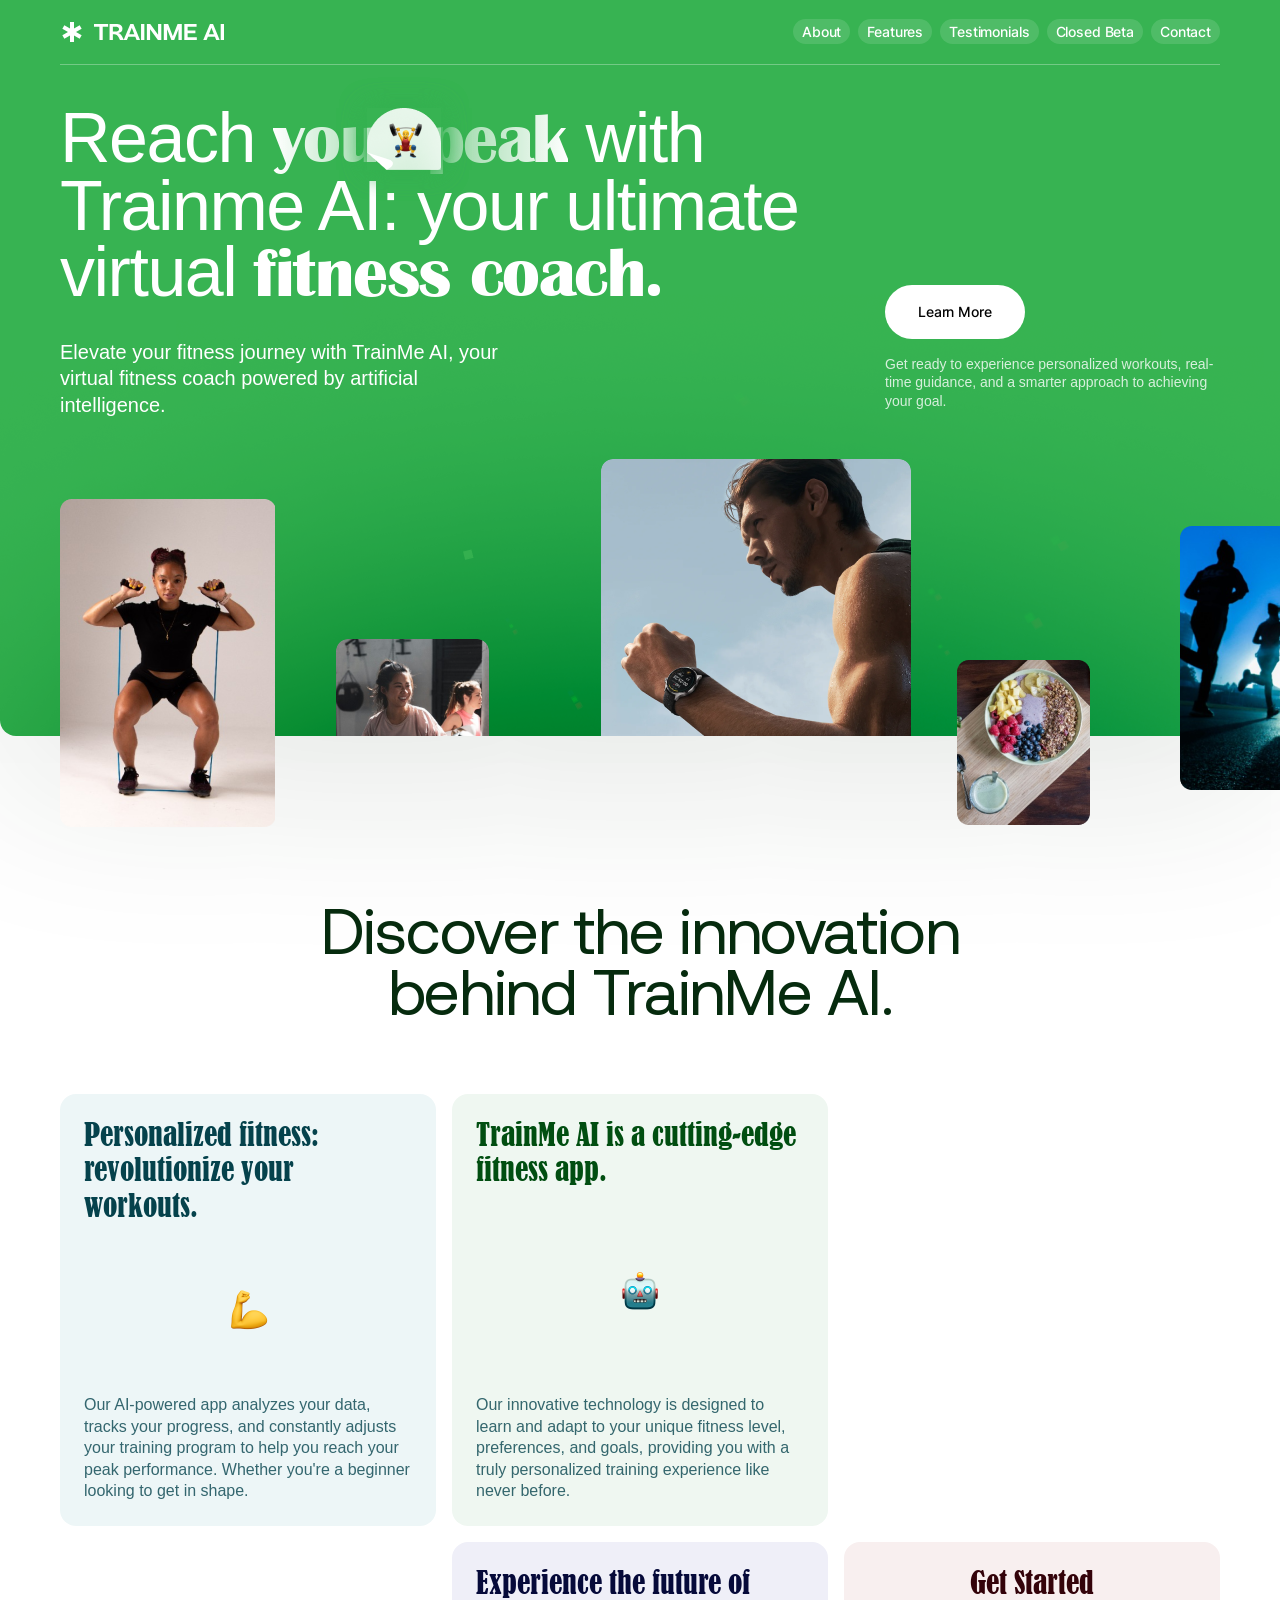
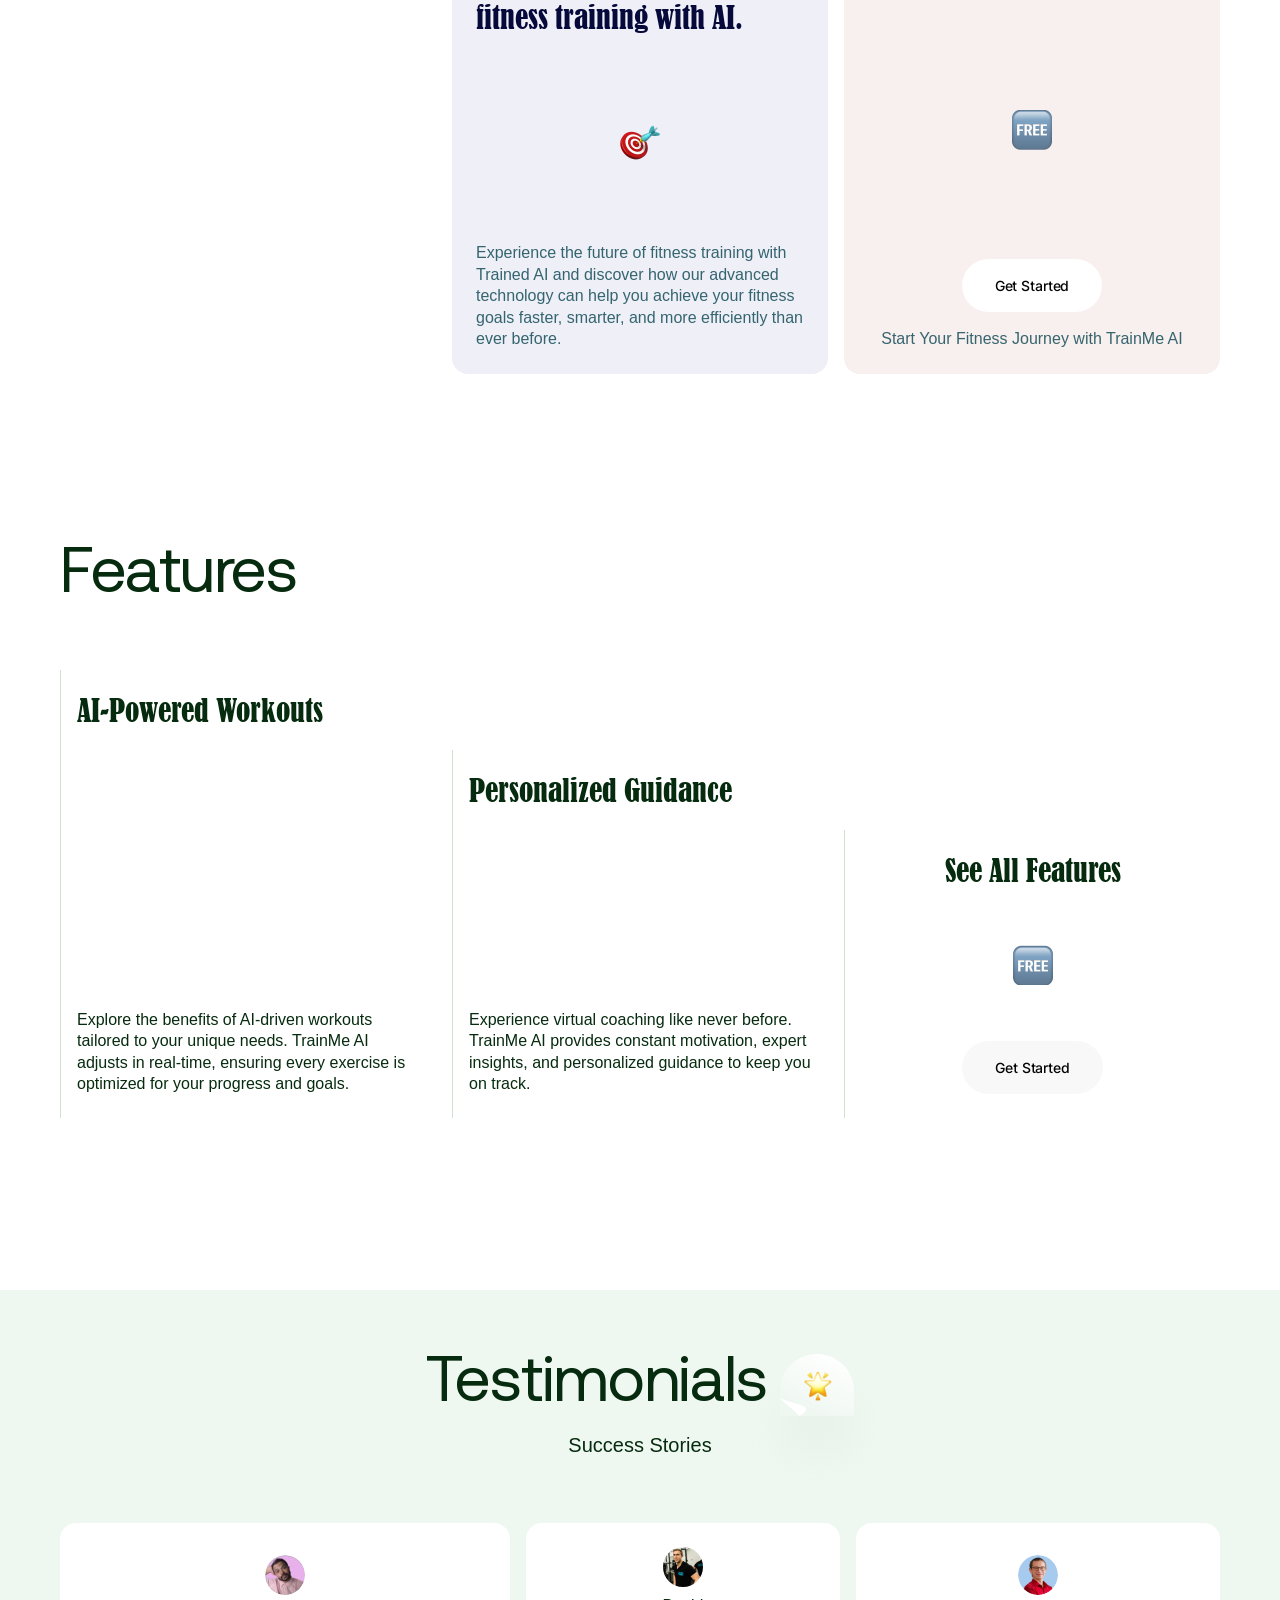
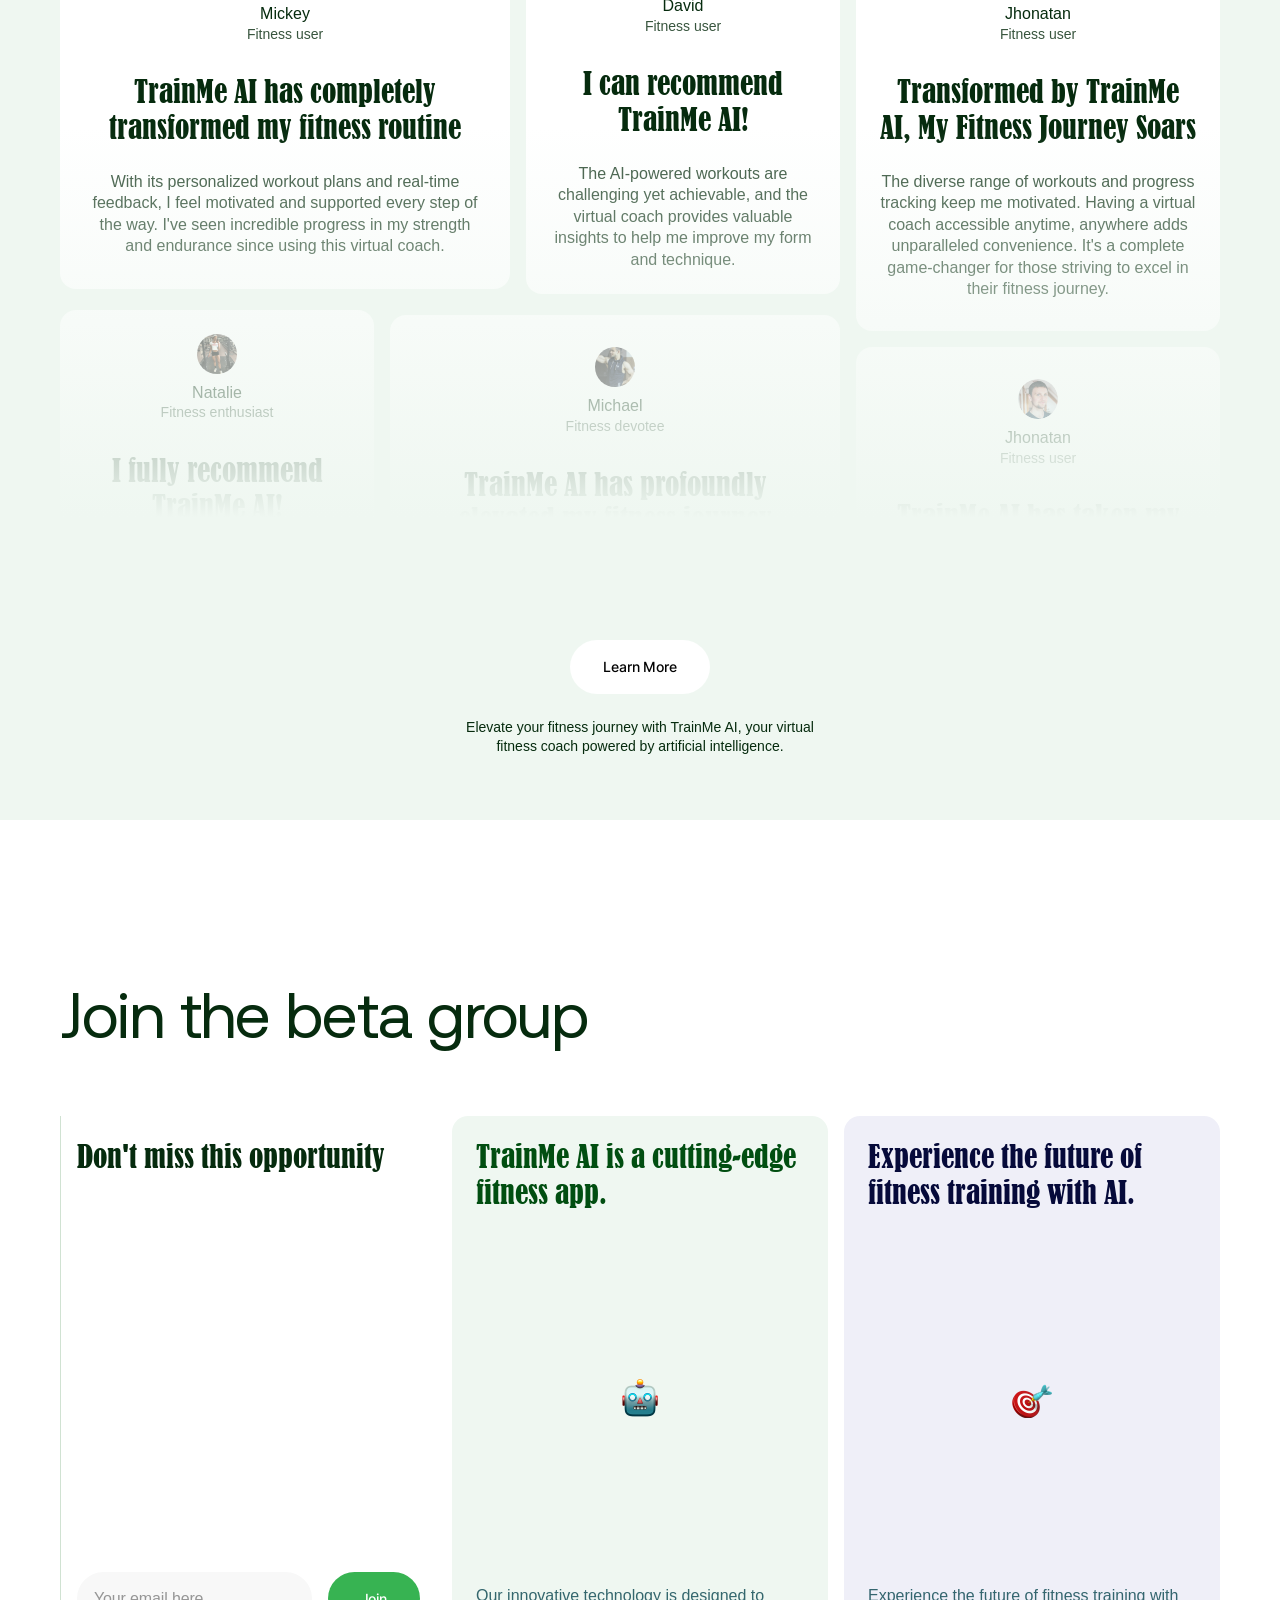
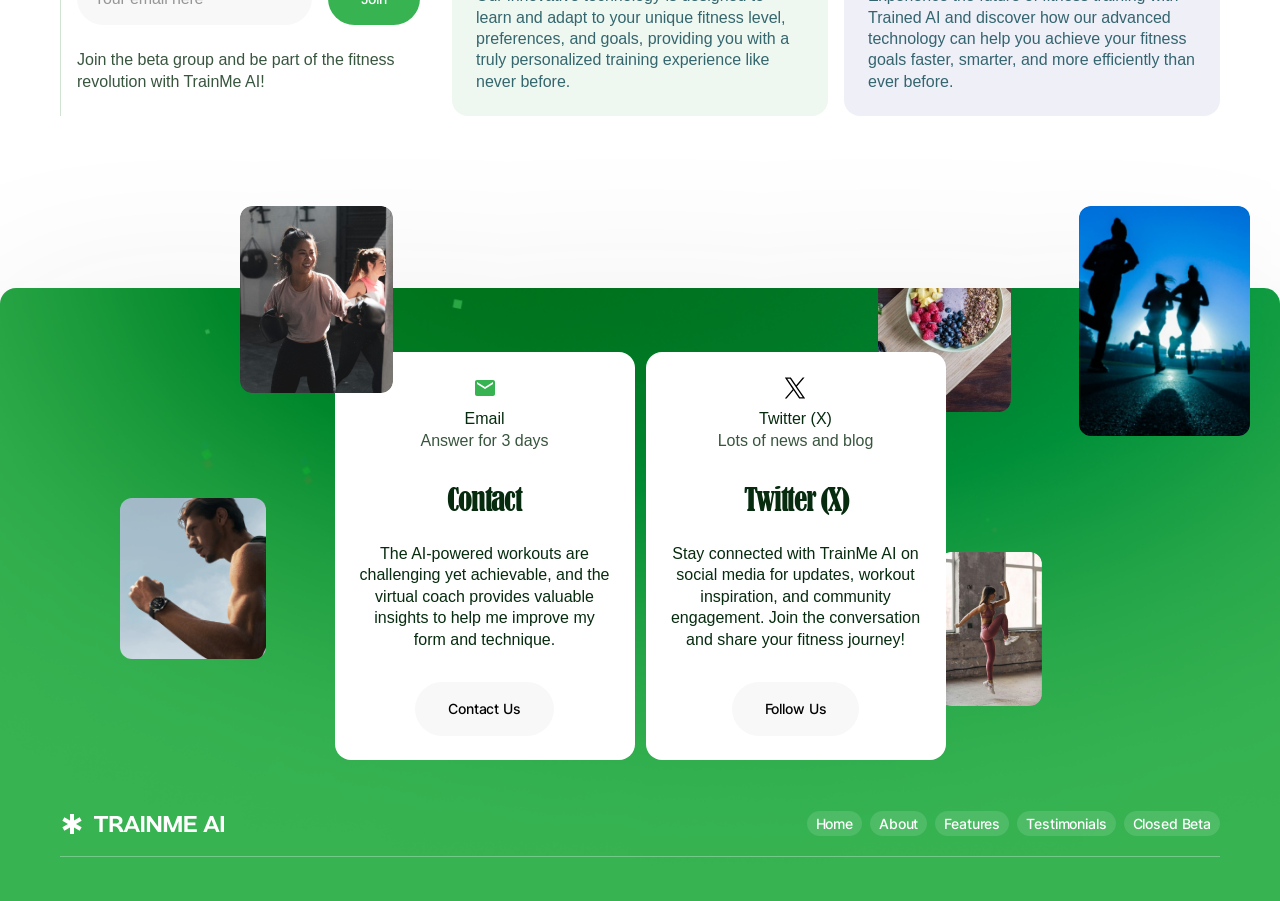
==== commit 4de6e2c5: "adaptiv" ====
--- a/app/index.html
+++ b/app/index.html
@@ -358,7 +358,7 @@
           <span class="footer__service">Email</span>
           <span class="footer__answer-day">Answer for 3 days</span>
         </div>
-        <h3 class="title title-small">Contact</h3>
+        <h3 class="footer__title title title-small">Contact</h3>
         <p class="footer__text">
           The AI-powered workouts are challenging yet achievable, and the virtual coach
           provides valuable insights to help me improve my form and technique.
@@ -371,7 +371,7 @@
           <span class="footer__service">Twitter (X)</span>
           <span class="footer__answer-day">Lots of news and blog</span>
         </div>
-        <h3 class="title title-small">Twitter (X)</h3>
+        <h3 class="footer__title title title-small">Twitter (X)</h3>
         <p class="footer__text">
           Stay connected with TrainMe AI on social media for updates, workout inspiration, and community engagement.
           Join the conversation and share your fitness journey!
--- a/app/css/style.min.css
+++ b/app/css/style.min.css
@@ -1 +1 @@
-html{-webkit-box-sizing:border-box;box-sizing:border-box;scroll-behavior:smooth}*,*::before,*::after{-webkit-box-sizing:inherit;box-sizing:inherit}a{text-decoration:none;color:inherit;outline:rgba(0,0,0,0)}ul,ol{padding:0}ul{list-style:none}body,h1,h2,h3,h4,h5,h6,p,ul,ol,blockquote{margin:0}img{max-width:100%;display:block}input,button,textarea,select{font:inherit;padding:0;background-color:rgba(0,0,0,0);outline:rgba(0,0,0,0);border:none;-webkit-appearance:none;-moz-appearance:none;appearance:none}button{cursor:pointer;display:inline-block}address,cite{font-style:normal}input[type=number]::-webkit-inner-spin-button,input[type=number]::-webkit-outer-spin-button{-webkit-appearance:none;margin:0}input:-webkit-autofill,input:-webkit-autofill:hover,input:-webkit-autofill:focus,input:-webkit-autofill:active{-webkit-background-clip:text;-webkit-text-fill-color:#fff}svg,path,circle{-webkit-transition:all .4s;transition:all .4s}@font-face{font-family:"Inter";src:url("../fonts/Inter-Regular.woff2") format("woff2"),url("../fonts/Inter-Regular.woff") format("woff");font-weight:400;font-display:swap;font-style:normal}@font-face{font-family:"Inter";src:url("../fonts/Inter-Medium.woff2") format("woff2"),url("../fonts/Inter-Medium.woff") format("woff");font-weight:500;font-display:swap;font-style:normal}@font-face{font-family:"SFProDisplay";src:url("../fonts/SFProDisplay-Regular.woff2") format("woff2"),url("../fonts/SFProDisplay-Regular.woff") format("woff");font-weight:400;font-display:swap;font-style:normal}@font-face{font-family:"Aeonik Pro";src:url("../fonts/AeonikPro-Regular.woff2") format("woff2"),url("../fonts/AeonikPro-Regular.woff") format("woff");font-weight:400;font-style:normal;font-display:swap}@font-face{font-family:"Aeonik Pro";src:url("../fonts/AeonikPro-Medium.woff2") format("woff2"),url("../fonts/AeonikPro-Medium.woff") format("woff");font-weight:500;font-style:normal;font-display:swap}@font-face{font-family:"Aeonik Pro";src:url("../fonts/AeonikPro-Bold.woff2") format("woff2"),url("../fonts/AeonikPro-Bold.woff") format("woff");font-weight:bold;font-style:normal;font-display:swap}@font-face{font-family:"Bernard MT Condensed";src:url("../fonts/BernardMT-Condensed.woff2") format("woff2"),url("../fonts/BernardMT-Condensed.woff") format("woff");font-weight:normal;font-style:normal;font-display:swap}@font-face{font-family:"Britannic";src:url("../fonts/BritannicBold.woff2") format("woff2"),url("../fonts/BritannicBold.woff") format("woff");font-weight:bold;font-style:normal;font-display:swap}.body{font-family:"SF Pro Display",sans-serif;font-weight:400;font-size:16px;line-height:1.34;color:#062b0e;background-color:#fff;position:relative;overflow-x:hidden;will-change:scroll-position}.body--active{overflow:hidden}.container{max-width:1368px;padding:0 60px;margin:0 auto;width:100%}@media(max-width: 1200px){.container{padding:0 30px}}@media(max-width: 992px){.container{padding:0 20px}}@media(max-width: 468px){.container{padding:0 15px}}.container--footer{max-width:1432px}.indent{margin-top:172px}@media(max-width: 1200px){.indent{margin-top:140px}}@media(max-width: 992px){.indent{margin-top:110px}}@media(max-width: 610px){.indent{margin-top:85px}}@media(max-width: 468px){.indent{margin-top:75px}}.logo{-webkit-transition:opacity .3s,outline .3s;transition:opacity .3s,outline .3s;border-radius:3px}.logo:hover{opacity:.5}.logo:focus{outline:2px solid #fff}.logo img{background-repeat:no-repeat;-o-object-fit:cover;object-fit:cover;-o-object-position:center;object-position:center}.sr-only{position:absolute;width:1px;height:1px;margin:-1px;border:0;padding:0;white-space:nowrap;-webkit-clip-path:inset(100%);clip-path:inset(100%);clip:rect(0 0 0 0);overflow:hidden}::-webkit-scrollbar{width:5px}::-webkit-scrollbar-track{background-color:rgba(55,179,82,.3)}::-webkit-scrollbar-thumb,::selection{background-color:#014e11}::-moz-selection{color:#fff}::selection{color:#fff}.menu-btn{height:46px;width:46px;cursor:pointer;z-index:1000;display:none;position:relative;border-radius:50%;padding:18px 16px;-webkit-transition:all .4s;transition:all .4s;-webkit-box-align:center;-ms-flex-align:center;align-items:center;-webkit-box-pack:center;-ms-flex-pack:center;justify-content:center;background-color:#f8f8f8}@media(max-width: 768px){.menu-btn{display:-webkit-box;display:-ms-flexbox;display:flex}}.menu-btn:hover{background-color:#030303}.menu-btn:hover .menu-btn__line,.menu-btn:hover .menu-btn__line::after,.menu-btn:hover .menu-btn__line::before{background-color:#37b352}.menu-btn:focus{opacity:.5}.menu-btn__line,.menu-btn__line::after,.menu-btn__line::before{background-color:#030303;content:"";left:0;top:0;width:15px;height:2px;-webkit-transition:all .4s;transition:all .4s}.menu-btn__line::after,.menu-btn__line::before{position:absolute}.menu-btn__line{position:relative;display:-webkit-box;display:-ms-flexbox;display:flex}.menu-btn__line::before{margin-top:-6px}.menu-btn__line::after{margin-top:6px}.menu-btn.active{background-color:#030303}.menu-btn.active .menu-btn__line{background:rgba(0,0,0,0);-webkit-transition:all .4s;transition:all .4s;-webkit-transform:rotate(-90deg);-ms-transform:rotate(-90deg);transform:rotate(-90deg)}.menu-btn.active .menu-btn__line::before{margin-top:0;-webkit-transform:rotate(-45deg);-ms-transform:rotate(-45deg);transform:rotate(-45deg);-webkit-transition-delay:.4s;transition-delay:.4s;background-color:#fff}.menu-btn.active .menu-btn__line::after{margin-top:0;-webkit-transform:rotate(45deg);-ms-transform:rotate(45deg);transform:rotate(45deg);-webkit-transition-delay:.4s;transition-delay:.4s;background-color:#fff}.btn{font-family:"Inter",sans-serif;display:inline-block;max-width:-webkit-max-content;max-width:-moz-max-content;max-width:max-content;font-size:14px;line-height:1.4;color:#030303;border-radius:40px;font-weight:500;padding:16px 32px;background-color:#fff;border:1px solid rgba(0,0,0,0);letter-spacing:-0.14px;-webkit-transition:background-color .4s,border .4s,color .4s,opacity .4s;transition:background-color .4s,border .4s,color .4s,opacity .4s}.btn:hover{background-color:rgba(0,0,0,0);border-color:#030303}.btn:focus{opacity:.5}.btn--gray{background-color:#f8f8f8}.btn--green{background-color:#37b352;color:#fff}.btn--green:hover{background-color:rgba(0,0,0,0);border-color:#37b352;color:#030303}.input{border-radius:40px;padding:16px;background-color:#f8f8f8;font-weight:500;width:100%;letter-spacing:-0.14px;height:100%;border:1px solid rgba(0,0,0,0);-webkit-transition:border .4s,background-color .4s;transition:border .4s,background-color .4s}.input:hover{background-color:#eff7f1}.input:focus{border-color:#37b352}.input::-webkit-input-placeholder{font-weight:500;color:rgba(3,3,3,.4)}.input::-moz-placeholder{font-weight:500;color:rgba(3,3,3,.4)}.input:-ms-input-placeholder{font-weight:500;color:rgba(3,3,3,.4)}.input::-ms-input-placeholder{font-weight:500;color:rgba(3,3,3,.4)}.input::placeholder{font-weight:500;color:rgba(3,3,3,.4)}.title{font-family:"Aeonik Pro",sans-serif;font-size:64px;letter-spacing:-1.28px;line-height:.95;font-weight:400;margin-bottom:64px;max-width:614px;width:100%}@media(max-width: 1200px){.title{font-size:60px;margin-bottom:56px}}@media(max-width: 1100px){.title{font-size:56px;margin-bottom:48px}}@media(max-width: 992px){.title{font-size:52px;margin-bottom:42px}}@media(max-width: 768px){.title{font-size:48px}}@media(max-width: 670px){.title{font-size:44px;margin-bottom:34px}}@media(max-width: 610px){.title{font-size:42px}}@media(max-width: 468px){.title{font-size:38px}}@media(max-width: 420px){.title{font-size:36px}}@media(max-width: 468px){.title{margin-bottom:30px}}.title--center{text-align:center;margin:0 auto 64px}@media(max-width: 1200px){.title--center{margin-bottom:56px}}@media(max-width: 1100px){.title--center{margin-bottom:48px}}@media(max-width: 992px){.title--center{margin-bottom:42px}}@media(max-width: 670px){.title--center{margin-bottom:34px}}@media(max-width: 468px){.title--center{margin-bottom:30px}}.title--decor{display:-webkit-box;display:-ms-flexbox;display:flex;-webkit-box-align:center;-ms-flex-align:center;align-items:center;gap:14px;-webkit-box-pack:center;-ms-flex-pack:center;justify-content:center}.title img{background-repeat:no-repeat;-o-object-fit:cover;object-fit:cover;-o-object-position:center;object-position:center;-webkit-box-shadow:0 40px 32px 0 rgba(195,215,200,.12);box-shadow:0 40px 32px 0 rgba(195,215,200,.12)}@media(max-width: 1100px){.title img{width:auto;height:54px}}@media(max-width: 768px){.title img{height:50px}}.title-small{font-size:32px;font-weight:400;line-height:1.19;font-family:"Bernard MT Condensed",sans-serif;color:#062b0e}@media(max-width: 1380px){.title-small{font-size:30px}}@media(max-width: 1200px){.title-small{font-size:28px}}@media(max-width: 768px){.title-small{font-size:26px}}@media(max-width: 660px){.title-small{font-size:24px}}@media(max-width: 468px){.title-small{font-size:23px}}@media(max-width: 390px){.title-small{font-size:22px}}.title-small--center{text-align:center}.header{background-repeat:no-repeat;background-position:center center;background-size:cover;min-height:736px;border-radius:0 0 16px 16px;background-image:url("../images/hero.png");-webkit-box-shadow:0 40px 186.2px 0 rgba(23,43,27,.13);box-shadow:0 40px 186.2px 0 rgba(23,43,27,.13);color:#fff;position:relative;overflow:hidden}@media(max-width: 1180px){.header{min-height:710px}}@media(max-width: 1100px){.header{min-height:690px}}@media(max-width: 930px){.header{min-height:740px}}@media(max-width: 860px){.header{min-height:710px}}@media(max-width: 768px){.header{min-height:690px}}@media(max-width: 500px){.header{min-height:670px}}@media(max-width: 468px){.header{min-height:620px}}.header__container{position:relative}.header__top{display:-webkit-box;display:-ms-flexbox;display:flex;-webkit-box-pack:justify;-ms-flex-pack:justify;justify-content:space-between;-webkit-box-align:center;-ms-flex-align:center;align-items:center;gap:30px;padding:20px 0;border-bottom:1px solid rgba(255,255,255,.3);margin-bottom:40px}@media(max-width: 860px){.header__top{padding:17px 0;margin-bottom:30px}}@media(max-width: 768px){.header__top{padding:14px 0;position:relative;z-index:300;margin-bottom:27px}}@media(max-width: 610px){.header__top{margin-bottom:24px}}@media(max-width: 550px){.header__top{margin-bottom:21px}}@media(max-width: 768px){.header__nav{display:none}}.header__list{display:-webkit-box;display:-ms-flexbox;display:flex;-webkit-box-pack:justify;-ms-flex-pack:justify;justify-content:space-between;-webkit-box-align:center;-ms-flex-align:center;align-items:center;gap:8px}.header__link{font-size:14px;font-weight:500;letter-spacing:-0.14px;font-family:"Inter",sans-serif;line-height:1.4;padding:4px 9px;background-color:rgba(255,255,255,.12);border-radius:40px;-webkit-transition:color .4s,background-color .4s,opacity .4s;transition:color .4s,background-color .4s,opacity .4s}@media(max-width: 768px){.header__link{font-size:20px;padding:6px 13px}}.header__link:hover{background-color:#fff;color:#014e11}.header__link:focus{opacity:.5}.header__title{margin-bottom:32px;font-size:74px;font-weight:500;letter-spacing:-1.48px;line-height:.95;max-width:830px}@media(max-width: 1300px){.header__title{font-size:70px}}@media(max-width: 1200px){.header__title{font-size:66px;max-width:670px;margin-bottom:24px}}@media(max-width: 1100px){.header__title{font-size:62px}}@media(max-width: 992px){.header__title{font-size:58px;max-width:580px;margin-bottom:20px}}@media(max-width: 860px){.header__title{font-size:56px;margin-bottom:17px}}@media(max-width: 768px){.header__title{font-size:54px;letter-spacing:-1.08px}}@media(max-width: 660px){.header__title{font-size:52px}}@media(max-width: 610px){.header__title{letter-spacing:-0.8px}}@media(max-width: 595px){.header__title{font-size:50px}}@media(max-width: 560px){.header__title{font-size:48px}}@media(max-width: 530px){.header__title{font-size:46px}}@media(max-width: 505px){.header__title{font-size:44px}}@media(max-width: 480px){.header__title{font-size:42px;letter-spacing:-0.6px}}@media(max-width: 460px){.header__title{font-size:40px;margin-bottom:13px}}@media(max-width: 450px){.header__title{font-size:37px}}@media(max-width: 420px){.header__title{font-size:35px;letter-spacing:-0.3px;line-height:1}}@media(max-width: 400px){.header__title{font-size:33px}}@media(max-width: 380px){.header__title{font-size:30px;letter-spacing:-0.1px}}.header__title--decor{position:relative;background:-webkit-gradient(linear, left top, right top, from(#fff), color-stop(50%, rgba(255, 255, 255, 0.38)), to(#fff));background:linear-gradient(90deg, #fff 0%, rgba(255, 255, 255, 0.38) 50%, #fff 100%);background-clip:text;-webkit-background-clip:text;-webkit-text-fill-color:rgba(0,0,0,0)}.header__title--decor::before{background-repeat:no-repeat;background-position:center center;background-size:cover;content:"";position:absolute;top:50%;left:50%;-webkit-transform:translate(-50%, -50%);-ms-transform:translate(-50%, -50%);transform:translate(-50%, -50%);left:44.6%;position:absolute;background-image:url("../images/icons/sticker.png");width:74px;height:62px;-webkit-box-shadow:0 0 26px 0 #34b150,0 0 26px 0 #34b150;box-shadow:0 0 26px 0 #34b150,0 0 26px 0 #34b150}@media(max-width: 1100px){.header__title--decor::before{width:68px;height:57px}}@media(max-width: 992px){.header__title--decor::before{width:63px;height:53px}}@media(max-width: 768px){.header__title--decor::before{width:57px;height:48px}}@media(max-width: 595px){.header__title--decor::before{width:53px;height:45px}}@media(max-width: 560px){.header__title--decor::before{width:50px;height:42px}}@media(max-width: 505px){.header__title--decor::before{width:43px;height:36px}}@media(max-width: 420px){.header__title--decor::before{width:40px;height:33px}}@media(max-width: 400px){.header__title--decor::before{width:38px;height:32px}}.header__title--britannic{font-family:"Britannic",sans-serif}.header__subtext{max-width:445px;font-size:20px}@media(max-width: 930px){.header__subtext{margin-bottom:40px;font-size:18px;max-width:410px}}@media(max-width: 830px){.header__subtext{margin-bottom:30px}}@media(max-width: 468px){.header__subtext{font-size:16px;max-width:360px}}.header__info{display:-webkit-box;display:-ms-flexbox;display:flex;-webkit-box-orient:vertical;-webkit-box-direction:normal;-ms-flex-direction:column;flex-direction:column;gap:16px;max-width:362px;font-size:14px;position:absolute;right:60px;top:300px}@media(max-width: 1300px){.header__info{top:285px;max-width:335px}}@media(max-width: 1200px){.header__info{top:268px;right:30px}}@media(max-width: 1100px){.header__info{max-width:250px;top:238px}}@media(max-width: 992px){.header__info{right:20px;top:225px}}@media(max-width: 930px){.header__info{position:static;max-width:360px;gap:13px}}@media(max-width: 610px){.header__info{max-width:270px}}.header__info p{color:rgba(255,255,255,.8)}.header__images{display:-webkit-box;display:-ms-flexbox;display:flex;position:absolute;bottom:-92px}@media(max-width: 1100px){.header__images{width:100%;right:30px}}@media(max-width: 992px){.header__images{right:20px}}.header__images img{background-repeat:no-repeat;-o-object-fit:cover;object-fit:cover;-o-object-position:center;object-position:center;border-radius:12px}.header__img{position:relative}.header__img--one{top:-237px}@media(max-width: 1200px){.header__img--one{width:auto;height:304px;top:-220px}}@media(max-width: 860px){.header__img--one{height:270px;top:-200px}}@media(max-width: 740px){.header__img--one{height:250px}}@media(max-width: 610px){.header__img--one{height:230px;top:-190px}}@media(max-width: 500px){.header__img--one{height:220px}}@media(max-width: 468px){.header__img--one{display:none}}.header__img--two{margin-left:276px;bottom:-150px}@media(max-width: 1270px){.header__img--two{margin-left:296px;bottom:-120px}}@media(max-width: 1170px){.header__img--two{bottom:-90px}}@media(max-width: 1100px){.header__img--two{margin-left:400px;width:auto;height:220px;bottom:-60px}}@media(max-width: 930px){.header__img--two{margin-left:340px}}@media(max-width: 860px){.header__img--two{height:200px;margin-left:305px;bottom:-40px}}@media(max-width: 800px){.header__img--two{margin-left:270px;height:180px;bottom:-60px}}@media(max-width: 740px){.header__img--two{display:none}}.header__img--three{margin-left:112px;top:-30px}@media(max-width: 1270px){.header__img--three{width:auto;height:320px}}@media(max-width: 1170px){.header__img--three{height:290px}}@media(max-width: 1100px){.header__img--three{margin-left:auto}}@media(max-width: 860px){.header__img--three{height:270px;top:-50px}}@media(max-width: 768px){.header__img--three{top:-30px}}@media(max-width: 740px){.header__img--three{height:250px}}@media(max-width: 610px){.header__img--three{height:230px;top:-20px}}@media(max-width: 500px){.header__img--three{height:215px;top:-10px}}.header__img--four{right:190px;top:-76px;position:absolute}@media(max-width: 1480px){.header__img--four{right:250px}}@media(max-width: 1270px){.header__img--four{display:none}}.header__img--five{position:absolute;right:-110px;top:-210px}@media(max-width: 1540px){.header__img--five{right:-80px}}@media(max-width: 1480px){.header__img--five{right:-55px}}@media(max-width: 1410px){.header__img--five{right:-36px}}@media(max-width: 1270px){.header__img--five{right:5px}}@media(max-width: 1200px){.header__img--five{width:auto;height:240px;top:-200px}}@media(max-width: 1100px){.header__img--five{display:none}}.header__more:hover{border-color:#fff;color:#fff}.header__decor{width:100%;position:absolute}.header__mobile{display:none}@media(max-width: 768px){.header__mobile{display:block;position:fixed;z-index:170;-webkit-transform:translateX(-150%);-ms-transform:translateX(-150%);transform:translateX(-150%);-webkit-transition:-webkit-transform .7s ease-in-out;transition:-webkit-transform .7s ease-in-out;transition:transform .7s ease-in-out;transition:transform .7s ease-in-out, -webkit-transform .7s ease-in-out;top:0;left:0;width:100vw;height:100%;background-color:#05424c;-webkit-backdrop-filter:blur(15px);backdrop-filter:blur(15px);padding:110px 20px 0 20px}}.header__mobile.active{-webkit-transform:translateX(0);-ms-transform:translateX(0);transform:translateX(0)}.header__mobile-list{display:-webkit-box;display:-ms-flexbox;display:flex;-webkit-box-orient:vertical;-webkit-box-direction:normal;-ms-flex-direction:column;flex-direction:column;gap:30px}.images__header{position:relative}.footer{background-repeat:no-repeat;background-position:center center;background-size:cover;position:relative;padding:64px 0;background-image:url("../images/hero-footer.png");-webkit-box-shadow:0 40px 186px 0 rgba(23,43,27,.13);box-shadow:0 40px 186px 0 rgba(23,43,27,.13);overflow:hidden;border-radius:16px 16px 0 0}.footer__contacts{display:-ms-grid;display:grid;-ms-grid-columns:(1fr)[2];grid-template-columns:repeat(2, 1fr);gap:11px;max-width:611px;margin:0 auto 52px;position:relative;z-index:20}.footer__contact{border-radius:16px;padding:24px;background-color:#fff;display:-webkit-box;display:-ms-flexbox;display:flex;-webkit-box-orient:vertical;-webkit-box-direction:normal;-ms-flex-direction:column;flex-direction:column;gap:0px;-webkit-box-align:center;-ms-flex-align:center;align-items:center;text-align:center;position:relative;z-index:3}.footer__answer{display:-webkit-box;display:-ms-flexbox;display:flex;-webkit-box-orient:vertical;-webkit-box-direction:normal;-ms-flex-direction:column;flex-direction:column;gap:0px;-webkit-box-align:center;-ms-flex-align:center;align-items:center;margin-bottom:32px}.footer__icon{background-repeat:no-repeat;-o-object-fit:cover;object-fit:cover;-o-object-position:center;object-position:center;margin-bottom:8px}.footer__answer-day{color:rgba(6,43,14,.8)}.footer__text{margin-bottom:32px}.footer .title{margin-bottom:24px}.footer__bottom{display:-webkit-box;display:-ms-flexbox;display:flex;-webkit-box-pack:justify;-ms-flex-pack:justify;justify-content:space-between;-webkit-box-align:center;-ms-flex-align:center;align-items:center;gap:30px;padding-bottom:20px;border-bottom:1px solid rgba(255,255,255,.3)}.footer__list{display:-webkit-box;display:-ms-flexbox;display:flex;-webkit-box-pack:justify;-ms-flex-pack:justify;justify-content:space-between;-webkit-box-align:center;-ms-flex-align:center;align-items:center;gap:8px}.footer__link{font-size:14px;font-weight:500;letter-spacing:-0.14px;font-family:"Inter",sans-serif;line-height:1.4;padding:4px 9px;background-color:rgba(255,255,255,.12);border-radius:40px;color:#fff;-webkit-transition:color .4s,background-color .4s,opacity .4s;transition:color .4s,background-color .4s,opacity .4s}.footer__link:hover{background-color:#fff;color:#014e11}.footer__link:focus{opacity:.5}.footer__images{top:0;position:absolute;z-index:0}.footer__img{background-repeat:no-repeat;-o-object-fit:cover;object-fit:cover;-o-object-position:center;object-position:center;position:relative;border-radius:12px}.footer__img--one{top:-133px}.footer__img--two{left:96px;top:-59px}.footer__img--three{position:absolute;right:-100px;top:-110px}.footer__img--four{position:absolute;right:-92px;bottom:54px;z-index:0}.footer__img--five{left:240px;top:76px}.footer__img--six{position:absolute;right:70px;-webkit-transform:translateY(90px);-ms-transform:translateY(90px);transform:translateY(90px);width:196px;z-index:20}@media(max-width: 1520px){.footer__img--six{right:58px}}@media(max-width: 1440px){.footer__img--six{right:46px}}.footer__right{position:absolute}.images__footer{position:absolute;z-index:300}.card{padding:24px;border-radius:16px;min-height:432px;-webkit-box-align:stretch;-ms-flex-align:stretch;align-items:stretch;-webkit-box-pack:justify;-ms-flex-pack:justify;justify-content:space-between;display:-webkit-box;display:-ms-flexbox;display:flex;-webkit-box-orient:vertical;-webkit-box-direction:normal;-ms-flex-direction:column;flex-direction:column;gap:30px;background-color:#eff7f1}@media(max-width: 768px){.card{min-height:410px}}@media(max-width: 580px){.card{min-height:370px}}@media(max-width: 468px){.card{padding:24px 20px;min-height:350px}}.card--azure{background-color:#edf6f7}.card--blue{background-color:#efeff8}.card--red{background-color:#f8efef}.card--high{min-height:600px}@media(max-width: 1200px){.card--high{min-height:560px}}@media(max-width: 1100px){.card--high{min-height:540px}}@media(max-width: 992px){.card--high{min-height:460px}}@media(max-width: 830px){.card--high{min-height:420px}}@media(max-width: 550px){.card--high{min-height:380px}}.card__title{color:#014e11}.card__title--azure{color:#05424c}.card__title--blue{color:#060a3a}.card__title--red{color:#34030a}.card__icon{background-repeat:no-repeat;-o-object-fit:cover;object-fit:cover;-o-object-position:center;object-position:center;margin:0 auto}@media(max-width: 680px){.card__icon{width:37px;height:37px}}@media(max-width: 610px){.card__icon{width:34px;height:34px}}.card__text{color:rgba(1,78,17,.8)}.card__text--azure{color:rgba(5,66,76,.8)}.card__text--blue{color:rgba(6,10,58,.8)}.card__text--red{color:rgba(52,3,10,.8)}.card__action{text-align:center;display:-webkit-box;display:-ms-flexbox;display:flex;-webkit-box-orient:vertical;-webkit-box-direction:normal;-ms-flex-direction:column;flex-direction:column;gap:16px;-webkit-box-align:center;-ms-flex-align:center;align-items:center}@media(max-width: 468px){.card__action p{max-width:180px}}.innovation{position:relative;z-index:20}.innovation__title{max-width:703px}@media(max-width: 992px){.innovation__title{max-width:650px}}@media(max-width: 768px){.innovation__title{max-width:600px}}@media(max-width: 670px){.innovation__title{max-width:550px}}@media(max-width: 610px){.innovation__title{max-width:520px}}.innovation__list{display:-webkit-box;display:-ms-flexbox;display:flex;-webkit-box-orient:vertical;-webkit-box-direction:normal;-ms-flex-direction:column;flex-direction:column;gap:16px}@media(max-width: 1200px){.innovation__list{gap:10px}}@media(max-width: 992px){.innovation__list{max-width:740px;margin:0 auto}}@media(max-width: 580px){.innovation__list{max-width:370px}}@media(max-width: 468px){.innovation__list{max-width:100%}}.innovation__row{display:-ms-grid;display:grid;-ms-grid-columns:(1fr)[3];grid-template-columns:repeat(3, 1fr);grid-gap:16px}@media(max-width: 1200px){.innovation__row{grid-gap:10px}}@media(max-width: 992px){.innovation__row{-ms-grid-columns:(1fr)[2];grid-template-columns:repeat(2, 1fr)}}@media(max-width: 580px){.innovation__row{-ms-grid-columns:(1fr)[1];grid-template-columns:repeat(1, 1fr);grid-gap:18px}}@media(max-width: 992px){.innovation__empty{display:none}}@media(max-width: 580px){.innovation__name{max-width:260px}}.features__list{display:-ms-grid;display:grid;-ms-grid-columns:(1fr)[3];grid-template-columns:repeat(3, 1fr);grid-gap:16px;-webkit-box-align:end;-ms-flex-align:end;align-items:flex-end}@media(max-width: 1200px){.features__list{grid-gap:10px}}@media(max-width: 870px){.features__list{-ms-grid-columns:(1fr)[2];grid-template-columns:repeat(2, 1fr);grid-gap:30px 10px}}@media(max-width: 610px){.features__list{-ms-grid-columns:(1fr)[1];grid-template-columns:repeat(1, 1fr)}}.features__item{padding:24px 16px;border-left:1px solid #d0e2d2;display:-webkit-box;display:-ms-flexbox;display:flex;-webkit-box-orient:vertical;-webkit-box-direction:normal;-ms-flex-direction:column;flex-direction:column;-webkit-box-pack:justify;-ms-flex-pack:justify;justify-content:space-between;gap:30px}@media(max-width: 1100px){.features__item{padding:20px 14px}}@media(max-width: 930px){.features__item{padding:16px 14px}}@media(max-width: 870px){.features__item{min-height:320px !important;border-right:1px solid #d0e2d2}}@media(max-width: 768px){.features__item{padding:14px;min-height:270px !important}}@media(max-width: 660px){.features__item{min-height:240px !important}}@media(max-width: 610px){.features__item{min-height:180px !important}}.features__item--high{min-height:448px}@media(max-width: 1100px){.features__item--high{min-height:428px}}@media(max-width: 940px){.features__item--high{min-height:400px}}.features__item--middle{min-height:368px}@media(max-width: 1100px){.features__item--middle{min-height:348px}}@media(max-width: 940px){.features__item--middle{min-height:320px}}.features__item--small{min-height:288px;-webkit-box-align:center;-ms-flex-align:center;align-items:center}@media(max-width: 1100px){.features__item--small{min-height:268px}}@media(max-width: 940px){.features__item--small{min-height:240px}}@media(max-width: 870px){.features__item--small{-ms-grid-column-span:2;grid-column:span 2;max-width:380px;width:100%;margin:0 auto}}@media(max-width: 768px){.features__item--small{max-width:355px}}@media(max-width: 690px){.features__item--small{max-width:320px}}@media(max-width: 660px){.features__item--small{max-width:295px}}@media(max-width: 610px){.features__item--small{-ms-grid-column-span:1;grid-column:span 1;max-width:100%}}.features__item img{background-repeat:no-repeat;-o-object-fit:cover;object-fit:cover;-o-object-position:center;object-position:center}@media(max-width: 680px){.features__item img{width:37px;height:37px}}.testimonials{background-color:#eff7f1;padding:64px 0;position:relative}@media(max-width: 1100px){.testimonials{padding:54px 0}}@media(max-width: 860px){.testimonials{padding:47px 0}}@media(max-width: 768px){.testimonials{padding:40px 0}}.testimonials .title{margin-bottom:0}.testimonials__top{display:-webkit-box;display:-ms-flexbox;display:flex;-webkit-box-orient:vertical;-webkit-box-direction:normal;-ms-flex-direction:column;flex-direction:column;gap:16px;-webkit-box-align:center;-ms-flex-align:center;align-items:center;margin-bottom:64px}@media(max-width: 1200px){.testimonials__top{margin-bottom:52px;gap:10px}}@media(max-width: 1100px){.testimonials__top{margin-bottom:44px}}@media(max-width: 860px){.testimonials__top{gap:7px;margin-bottom:34px}}@media(max-width: 530px){.testimonials__top{margin-bottom:24px}}.testimonials__subtext{font-size:20px}@media(max-width: 860px){.testimonials__subtext{font-size:18px}}.testimonials__content{display:-webkit-box;display:-ms-flexbox;display:flex;gap:16px;-webkit-box-pack:center;-ms-flex-pack:center;justify-content:center}@media(max-width: 1100px){.testimonials__content{gap:12px}}@media(max-width: 1060px){.testimonials__content{-webkit-box-orient:vertical;-webkit-box-direction:normal;-ms-flex-direction:column;flex-direction:column}}.testimonials__row{display:-webkit-box;display:-ms-flexbox;display:flex;-webkit-box-orient:vertical;-webkit-box-direction:normal;-ms-flex-direction:column;flex-direction:column;gap:16px;max-width:404px;width:100%;-webkit-box-align:start;-ms-flex-align:start;align-items:flex-start}@media(max-width: 1060px){.testimonials__row{max-width:100%}}.testimonials__row--long{display:-ms-grid;display:grid;grid-auto-rows:-webkit-min-content;grid-auto-rows:min-content;gap:16px;max-width:826px}@media(max-width: 1340px){.testimonials__row--long{max-width:780px}}@media(max-width: 1250px){.testimonials__row--long{max-width:696px}}@media(max-width: 1100px){.testimonials__row--long{gap:12px;max-width:670px}}@media(max-width: 1060px){.testimonials__row--long{max-width:100%}}@media(max-width: 1060px){.testimonials__row--grid{display:-ms-grid;display:grid;-ms-grid-columns:63% 36%;grid-template-columns:63% 36%;gap:12px}}@media(max-width: 860px){.testimonials__row--grid{-ms-grid-columns:57% 42%;grid-template-columns:57% 42%}}@media(max-width: 610px){.testimonials__row--grid{display:-webkit-box;display:-ms-flexbox;display:flex;-webkit-box-orient:vertical;-webkit-box-direction:normal;-ms-flex-direction:column;flex-direction:column}}.testimonials__wrapper{display:-ms-grid;display:grid;-ms-grid-columns:510px 300px;grid-template-columns:510px 300px;gap:16px;-webkit-box-align:start;-ms-flex-align:start;align-items:start}@media(max-width: 1340px){.testimonials__wrapper{-ms-grid-columns:450px 314px;grid-template-columns:450px 314px}}@media(max-width: 1250px){.testimonials__wrapper{-ms-grid-columns:408px 272px;grid-template-columns:408px 272px}}@media(max-width: 1100px){.testimonials__wrapper{gap:12px;-ms-grid-columns:380px 280px;grid-template-columns:380px 280px}}@media(max-width: 1060px){.testimonials__wrapper{-ms-grid-columns:63% 36%;grid-template-columns:63% 36%}}@media(max-width: 860px){.testimonials__wrapper{-ms-grid-columns:57% 42%;grid-template-columns:57% 42%}}@media(max-width: 610px){.testimonials__wrapper{display:-webkit-box;display:-ms-flexbox;display:flex;-webkit-box-orient:vertical;-webkit-box-direction:normal;-ms-flex-direction:column;flex-direction:column}}.testimonials__wrapper--inversion{-ms-grid-columns:300px 510px;grid-template-columns:300px 510px;-webkit-box-align:end;-ms-flex-align:end;align-items:flex-end}@media(max-width: 1340px){.testimonials__wrapper--inversion{-ms-grid-columns:314px 450px;grid-template-columns:314px 450px}}@media(max-width: 1250px){.testimonials__wrapper--inversion{-ms-grid-columns:272px 408px;grid-template-columns:272px 408px}}@media(max-width: 1100px){.testimonials__wrapper--inversion{-ms-grid-columns:280px 380px;grid-template-columns:280px 380px}}@media(max-width: 1060px){.testimonials__wrapper--inversion{-ms-grid-columns:36% 63%;grid-template-columns:36% 63%}}@media(max-width: 860px){.testimonials__wrapper--inversion{-ms-grid-columns:42% 57%;grid-template-columns:42% 57%}}.testimonials__item{background-color:#fff;padding:32px 24px;border-radius:16px;width:100%;max-width:510px}@media(max-width: 1200px){.testimonials__item{height:100%}}@media(max-width: 1060px){.testimonials__item{max-width:100%}}@media(max-width: 992px){.testimonials__item{padding:24px}}@media(max-width: 768px){.testimonials__item{padding:22px 20px}}@media(max-width: 468px){.testimonials__item{border-radius:12px}}.testimonials__item--short{padding:24px}@media(max-width: 1250px){.testimonials__item--short{height:100%;padding:32px 24px}}@media(max-width: 992px){.testimonials__item--short{padding:24px}}@media(max-width: 768px){.testimonials__item--short{padding:22px 20px}}@media(max-width: 1060px){.testimonials__item--short .title-small{max-width:270px}}@media(max-width: 610px){.testimonials__item--short .title-small{max-width:100%}}.testimonials__user{display:-webkit-box;display:-ms-flexbox;display:flex;-webkit-box-orient:vertical;-webkit-box-direction:normal;-ms-flex-direction:column;flex-direction:column;gap:0px;-webkit-box-align:center;-ms-flex-align:center;align-items:center;margin-bottom:32px}@media(max-width: 720px){.testimonials__user{margin-bottom:26px}}.testimonials__post{font-size:14px;color:rgba(6,43,14,.8)}.testimonials__avatar{background-repeat:no-repeat;-o-object-fit:cover;object-fit:cover;-o-object-position:center;object-position:center;border-radius:50%;margin-bottom:8px}.testimonials__subtitle{margin-bottom:24px}@media(max-width: 1060px){.testimonials__subtitle{max-width:370px;margin:0 auto 24px}}@media(max-width: 720px){.testimonials__subtitle{margin-bottom:20px}}.testimonials__text{color:rgba(6,43,14,.8);max-width:400px;margin:0 auto;text-align:center}.testimonials__text--middle{max-width:375px}.testimonials__control{display:-webkit-box;display:-ms-flexbox;display:flex;-webkit-box-orient:vertical;-webkit-box-direction:normal;-ms-flex-direction:column;flex-direction:column;gap:24px;-webkit-box-align:center;-ms-flex-align:center;align-items:center;max-width:370px;text-align:center;position:absolute;z-index:20;bottom:64px;left:50%;-webkit-transform:translateX(-50%);-ms-transform:translateX(-50%);transform:translateX(-50%)}.testimonials__info{font-size:14px}.testimonials__overlay{min-height:824px;position:absolute;bottom:0;left:0;width:100%;background:-webkit-gradient(linear, left top, left bottom, color-stop(20.37%, rgba(239, 247, 241, 0)), color-stop(65.16%, #EFF7F1));background:linear-gradient(180deg, rgba(239, 247, 241, 0) 20.37%, #EFF7F1 65.16%)}@media(max-width: 1310px){.testimonials__overlay{min-height:870px}}@media(max-width: 1060px){.testimonials__overlay{min-height:1400px}}@media(max-width: 768px){.testimonials__overlay{min-height:1450px}}.beta__content{display:-ms-grid;display:grid;-ms-grid-columns:(1fr)[3];grid-template-columns:repeat(3, 1fr);grid-gap:16px}@media(max-width: 1200px){.beta__content{grid-gap:10px}}@media(max-width: 992px){.beta__content{-ms-grid-columns:(1fr)[2];grid-template-columns:repeat(2, 1fr);grid-gap:40px 10px}}@media(max-width: 550px){.beta__content{-ms-grid-columns:(1fr)[1];grid-template-columns:repeat(1, 1fr);grid-gap:18px;max-width:370px;margin:0 auto}}@media(max-width: 768px){.beta__subtitle{font-size:26px}}@media(max-width: 468px){.beta__subtitle{font-size:25px}}@media(max-width: 390px){.beta__subtitle{font-size:24px}}.beta__item{padding:24px 16px;border-left:1px solid #d0e2d2;display:-webkit-box;display:-ms-flexbox;display:flex;-webkit-box-orient:vertical;-webkit-box-direction:normal;-ms-flex-direction:column;flex-direction:column;-webkit-box-pack:justify;-ms-flex-pack:justify;justify-content:space-between}@media(max-width: 1100px){.beta__item{padding:24px 14px}}@media(max-width: 992px){.beta__item{-webkit-box-ordinal-group:2;-ms-flex-order:1;order:1;border-left:none;padding:0;margin:0 auto;max-width:355px;-ms-grid-column-span:2;grid-column:span 2;text-align:center;gap:24px}}@media(max-width: 768px){.beta__item{gap:20px}}@media(max-width: 550px){.beta__item{-ms-grid-column-span:1;grid-column:span 1;margin-top:30px}}@media(max-width: 400px){.beta__item{margin-top:22px}}.beta__form{display:-webkit-box;display:-ms-flexbox;display:flex;-webkit-box-orient:vertical;-webkit-box-direction:normal;-ms-flex-direction:column;flex-direction:column;gap:24px}.beta__filling{display:-webkit-box;display:-ms-flexbox;display:flex;gap:16px}@media(max-width: 1100px){.beta__filling{gap:10px}}.beta__filling label{width:100%}.beta__text{color:rgba(6,43,14,.8)}+html{-webkit-box-sizing:border-box;box-sizing:border-box;scroll-behavior:smooth}*,*::before,*::after{-webkit-box-sizing:inherit;box-sizing:inherit}a{text-decoration:none;color:inherit;outline:rgba(0,0,0,0)}ul,ol{padding:0}ul{list-style:none}body,h1,h2,h3,h4,h5,h6,p,ul,ol,blockquote{margin:0}img{max-width:100%;display:block}input,button,textarea,select{font:inherit;padding:0;background-color:rgba(0,0,0,0);outline:rgba(0,0,0,0);border:none;-webkit-appearance:none;-moz-appearance:none;appearance:none}button{cursor:pointer;display:inline-block}address,cite{font-style:normal}input[type=number]::-webkit-inner-spin-button,input[type=number]::-webkit-outer-spin-button{-webkit-appearance:none;margin:0}input:-webkit-autofill,input:-webkit-autofill:hover,input:-webkit-autofill:focus,input:-webkit-autofill:active{-webkit-background-clip:text;-webkit-text-fill-color:#fff}svg,path,circle{-webkit-transition:all .4s;transition:all .4s}@font-face{font-family:"Inter";src:url("../fonts/Inter-Regular.woff2") format("woff2"),url("../fonts/Inter-Regular.woff") format("woff");font-weight:400;font-display:swap;font-style:normal}@font-face{font-family:"Inter";src:url("../fonts/Inter-Medium.woff2") format("woff2"),url("../fonts/Inter-Medium.woff") format("woff");font-weight:500;font-display:swap;font-style:normal}@font-face{font-family:"SFProDisplay";src:url("../fonts/SFProDisplay-Regular.woff2") format("woff2"),url("../fonts/SFProDisplay-Regular.woff") format("woff");font-weight:400;font-display:swap;font-style:normal}@font-face{font-family:"Aeonik Pro";src:url("../fonts/AeonikPro-Regular.woff2") format("woff2"),url("../fonts/AeonikPro-Regular.woff") format("woff");font-weight:400;font-style:normal;font-display:swap}@font-face{font-family:"Aeonik Pro";src:url("../fonts/AeonikPro-Medium.woff2") format("woff2"),url("../fonts/AeonikPro-Medium.woff") format("woff");font-weight:500;font-style:normal;font-display:swap}@font-face{font-family:"Aeonik Pro";src:url("../fonts/AeonikPro-Bold.woff2") format("woff2"),url("../fonts/AeonikPro-Bold.woff") format("woff");font-weight:bold;font-style:normal;font-display:swap}@font-face{font-family:"Bernard MT Condensed";src:url("../fonts/BernardMT-Condensed.woff2") format("woff2"),url("../fonts/BernardMT-Condensed.woff") format("woff");font-weight:normal;font-style:normal;font-display:swap}@font-face{font-family:"Britannic";src:url("../fonts/BritannicBold.woff2") format("woff2"),url("../fonts/BritannicBold.woff") format("woff");font-weight:bold;font-style:normal;font-display:swap}.body{font-family:"SF Pro Display",sans-serif;font-weight:400;font-size:16px;line-height:1.34;color:#062b0e;background-color:#fff;position:relative;overflow-x:hidden;will-change:scroll-position}.body--active{overflow:hidden}.container{max-width:1368px;padding:0 60px;margin:0 auto;width:100%}@media(max-width: 1200px){.container{padding:0 30px}}@media(max-width: 992px){.container{padding:0 20px}}@media(max-width: 468px){.container{padding:0 15px}}.container--footer{max-width:1432px}.indent{margin-top:172px}@media(max-width: 1200px){.indent{margin-top:140px}}@media(max-width: 992px){.indent{margin-top:110px}}@media(max-width: 610px){.indent{margin-top:85px}}@media(max-width: 468px){.indent{margin-top:75px}}.logo{-webkit-transition:opacity .3s,outline .3s;transition:opacity .3s,outline .3s;border-radius:3px}.logo:hover{opacity:.5}.logo:focus{outline:2px solid #fff}.logo img{background-repeat:no-repeat;-o-object-fit:cover;object-fit:cover;-o-object-position:center;object-position:center}.sr-only{position:absolute;width:1px;height:1px;margin:-1px;border:0;padding:0;white-space:nowrap;-webkit-clip-path:inset(100%);clip-path:inset(100%);clip:rect(0 0 0 0);overflow:hidden}::-webkit-scrollbar{width:5px}::-webkit-scrollbar-track{background-color:rgba(55,179,82,.3)}::-webkit-scrollbar-thumb,::selection{background-color:#014e11}::-moz-selection{color:#fff}::selection{color:#fff}.menu-btn{height:46px;width:46px;cursor:pointer;z-index:1000;display:none;position:relative;border-radius:50%;padding:18px 16px;-webkit-transition:all .4s;transition:all .4s;-webkit-box-align:center;-ms-flex-align:center;align-items:center;-webkit-box-pack:center;-ms-flex-pack:center;justify-content:center;background-color:#f8f8f8}@media(max-width: 768px){.menu-btn{display:-webkit-box;display:-ms-flexbox;display:flex}}.menu-btn:hover{background-color:#030303}.menu-btn:hover .menu-btn__line,.menu-btn:hover .menu-btn__line::after,.menu-btn:hover .menu-btn__line::before{background-color:#37b352}.menu-btn:focus{opacity:.5}.menu-btn__line,.menu-btn__line::after,.menu-btn__line::before{background-color:#030303;content:"";left:0;top:0;width:15px;height:2px;-webkit-transition:all .4s;transition:all .4s}.menu-btn__line::after,.menu-btn__line::before{position:absolute}.menu-btn__line{position:relative;display:-webkit-box;display:-ms-flexbox;display:flex}.menu-btn__line::before{margin-top:-6px}.menu-btn__line::after{margin-top:6px}.menu-btn.active{background-color:#030303}.menu-btn.active .menu-btn__line{background:rgba(0,0,0,0);-webkit-transition:all .4s;transition:all .4s;-webkit-transform:rotate(-90deg);-ms-transform:rotate(-90deg);transform:rotate(-90deg)}.menu-btn.active .menu-btn__line::before{margin-top:0;-webkit-transform:rotate(-45deg);-ms-transform:rotate(-45deg);transform:rotate(-45deg);-webkit-transition-delay:.4s;transition-delay:.4s;background-color:#fff}.menu-btn.active .menu-btn__line::after{margin-top:0;-webkit-transform:rotate(45deg);-ms-transform:rotate(45deg);transform:rotate(45deg);-webkit-transition-delay:.4s;transition-delay:.4s;background-color:#fff}.btn{font-family:"Inter",sans-serif;display:inline-block;max-width:-webkit-max-content;max-width:-moz-max-content;max-width:max-content;font-size:14px;line-height:1.4;color:#030303;border-radius:40px;font-weight:500;padding:16px 32px;background-color:#fff;border:1px solid rgba(0,0,0,0);letter-spacing:-0.14px;-webkit-transition:background-color .4s,border .4s,color .4s,opacity .4s;transition:background-color .4s,border .4s,color .4s,opacity .4s}.btn:hover{background-color:rgba(0,0,0,0);border-color:#030303}.btn:focus{opacity:.5}.btn--gray{background-color:#f8f8f8}.btn--green{background-color:#37b352;color:#fff}.btn--green:hover{background-color:rgba(0,0,0,0);border-color:#37b352;color:#030303}.input{border-radius:40px;padding:16px;background-color:#f8f8f8;font-weight:500;width:100%;letter-spacing:-0.14px;height:100%;border:1px solid rgba(0,0,0,0);-webkit-transition:border .4s,background-color .4s;transition:border .4s,background-color .4s}.input:hover{background-color:#eff7f1}.input:focus{border-color:#37b352}.input::-webkit-input-placeholder{font-weight:500;color:rgba(3,3,3,.4)}.input::-moz-placeholder{font-weight:500;color:rgba(3,3,3,.4)}.input:-ms-input-placeholder{font-weight:500;color:rgba(3,3,3,.4)}.input::-ms-input-placeholder{font-weight:500;color:rgba(3,3,3,.4)}.input::placeholder{font-weight:500;color:rgba(3,3,3,.4)}.title{font-family:"Aeonik Pro",sans-serif;font-size:64px;letter-spacing:-1.28px;line-height:.95;font-weight:400;margin-bottom:64px;max-width:614px;width:100%}@media(max-width: 1200px){.title{font-size:60px;margin-bottom:56px}}@media(max-width: 1100px){.title{font-size:56px;margin-bottom:48px}}@media(max-width: 992px){.title{font-size:52px;margin-bottom:42px}}@media(max-width: 768px){.title{font-size:48px}}@media(max-width: 670px){.title{font-size:44px;margin-bottom:34px}}@media(max-width: 610px){.title{font-size:42px}}@media(max-width: 468px){.title{font-size:38px}}@media(max-width: 420px){.title{font-size:36px}}@media(max-width: 468px){.title{margin-bottom:30px}}.title--center{text-align:center;margin:0 auto 64px}@media(max-width: 1200px){.title--center{margin-bottom:56px}}@media(max-width: 1100px){.title--center{margin-bottom:48px}}@media(max-width: 992px){.title--center{margin-bottom:42px}}@media(max-width: 670px){.title--center{margin-bottom:34px}}@media(max-width: 468px){.title--center{margin-bottom:30px}}.title--decor{display:-webkit-box;display:-ms-flexbox;display:flex;-webkit-box-align:center;-ms-flex-align:center;align-items:center;gap:14px;-webkit-box-pack:center;-ms-flex-pack:center;justify-content:center}.title img{background-repeat:no-repeat;-o-object-fit:cover;object-fit:cover;-o-object-position:center;object-position:center;-webkit-box-shadow:0 40px 32px 0 rgba(195,215,200,.12);box-shadow:0 40px 32px 0 rgba(195,215,200,.12)}@media(max-width: 1100px){.title img{width:auto;height:54px}}@media(max-width: 768px){.title img{height:50px}}.title-small{font-size:32px;font-weight:400;line-height:1.19;font-family:"Bernard MT Condensed",sans-serif;color:#062b0e}@media(max-width: 1380px){.title-small{font-size:30px}}@media(max-width: 1200px){.title-small{font-size:28px}}@media(max-width: 768px){.title-small{font-size:26px}}@media(max-width: 660px){.title-small{font-size:24px}}@media(max-width: 468px){.title-small{font-size:23px}}@media(max-width: 390px){.title-small{font-size:22px}}.title-small--center{text-align:center}.header{background-repeat:no-repeat;background-position:center center;background-size:cover;min-height:736px;border-radius:0 0 16px 16px;background-image:url("../images/hero.png");-webkit-box-shadow:0 40px 186.2px 0 rgba(23,43,27,.13);box-shadow:0 40px 186.2px 0 rgba(23,43,27,.13);color:#fff;position:relative;overflow:hidden}@media(max-width: 1180px){.header{min-height:710px}}@media(max-width: 1100px){.header{min-height:690px}}@media(max-width: 930px){.header{min-height:740px}}@media(max-width: 860px){.header{min-height:710px}}@media(max-width: 768px){.header{min-height:690px}}@media(max-width: 500px){.header{min-height:670px}}@media(max-width: 468px){.header{min-height:620px}}.header__container{position:relative}.header__top{display:-webkit-box;display:-ms-flexbox;display:flex;-webkit-box-pack:justify;-ms-flex-pack:justify;justify-content:space-between;-webkit-box-align:center;-ms-flex-align:center;align-items:center;gap:30px;padding:20px 0;border-bottom:1px solid rgba(255,255,255,.3);margin-bottom:40px}@media(max-width: 860px){.header__top{padding:17px 0;margin-bottom:30px}}@media(max-width: 768px){.header__top{padding:14px 0;position:relative;z-index:300;margin-bottom:27px}}@media(max-width: 610px){.header__top{margin-bottom:24px}}@media(max-width: 550px){.header__top{margin-bottom:21px}}@media(max-width: 768px){.header__nav{display:none}}.header__list{display:-webkit-box;display:-ms-flexbox;display:flex;-webkit-box-pack:justify;-ms-flex-pack:justify;justify-content:space-between;-webkit-box-align:center;-ms-flex-align:center;align-items:center;gap:8px}.header__link{font-size:14px;font-weight:500;letter-spacing:-0.14px;font-family:"Inter",sans-serif;line-height:1.4;padding:4px 9px;background-color:rgba(255,255,255,.12);border-radius:40px;-webkit-transition:color .4s,background-color .4s,opacity .4s;transition:color .4s,background-color .4s,opacity .4s}@media(max-width: 768px){.header__link{display:inline-block;font-size:20px;padding:6px 13px}}.header__link:hover{background-color:#fff;color:#014e11}.header__link:focus{opacity:.5}.header__title{margin-bottom:32px;font-size:74px;font-weight:500;letter-spacing:-1.48px;line-height:.95;max-width:830px}@media(max-width: 1300px){.header__title{font-size:70px}}@media(max-width: 1200px){.header__title{font-size:66px;max-width:670px;margin-bottom:24px}}@media(max-width: 1100px){.header__title{font-size:62px}}@media(max-width: 992px){.header__title{font-size:58px;max-width:580px;margin-bottom:20px}}@media(max-width: 860px){.header__title{font-size:56px;margin-bottom:17px}}@media(max-width: 768px){.header__title{font-size:54px;letter-spacing:-1.08px}}@media(max-width: 660px){.header__title{font-size:52px}}@media(max-width: 610px){.header__title{letter-spacing:-0.8px}}@media(max-width: 595px){.header__title{font-size:50px}}@media(max-width: 560px){.header__title{font-size:48px}}@media(max-width: 530px){.header__title{font-size:46px}}@media(max-width: 505px){.header__title{font-size:44px}}@media(max-width: 480px){.header__title{font-size:42px;letter-spacing:-0.6px}}@media(max-width: 460px){.header__title{font-size:40px;margin-bottom:13px}}@media(max-width: 450px){.header__title{font-size:37px}}@media(max-width: 420px){.header__title{font-size:35px;letter-spacing:-0.3px;line-height:1}}@media(max-width: 400px){.header__title{font-size:33px}}@media(max-width: 380px){.header__title{font-size:30px;letter-spacing:-0.1px}}.header__title--decor{position:relative;background:-webkit-gradient(linear, left top, right top, from(#fff), color-stop(50%, rgba(255, 255, 255, 0.38)), to(#fff));background:linear-gradient(90deg, #fff 0%, rgba(255, 255, 255, 0.38) 50%, #fff 100%);background-clip:text;-webkit-background-clip:text;-webkit-text-fill-color:rgba(0,0,0,0)}.header__title--decor::before{background-repeat:no-repeat;background-position:center center;background-size:cover;content:"";position:absolute;top:50%;left:50%;-webkit-transform:translate(-50%, -50%);-ms-transform:translate(-50%, -50%);transform:translate(-50%, -50%);left:44.6%;position:absolute;background-image:url("../images/icons/sticker.png");width:74px;height:62px;-webkit-box-shadow:0 0 26px 0 #34b150,0 0 26px 0 #34b150;box-shadow:0 0 26px 0 #34b150,0 0 26px 0 #34b150}@media(max-width: 1100px){.header__title--decor::before{width:68px;height:57px}}@media(max-width: 992px){.header__title--decor::before{width:63px;height:53px}}@media(max-width: 768px){.header__title--decor::before{width:57px;height:48px}}@media(max-width: 595px){.header__title--decor::before{width:53px;height:45px}}@media(max-width: 560px){.header__title--decor::before{width:50px;height:42px}}@media(max-width: 505px){.header__title--decor::before{width:43px;height:36px}}@media(max-width: 420px){.header__title--decor::before{width:40px;height:33px}}@media(max-width: 400px){.header__title--decor::before{width:38px;height:32px}}.header__title--britannic{font-family:"Britannic",sans-serif}.header__subtext{max-width:445px;font-size:20px}@media(max-width: 930px){.header__subtext{margin-bottom:40px;font-size:18px;max-width:410px}}@media(max-width: 830px){.header__subtext{margin-bottom:30px}}@media(max-width: 468px){.header__subtext{font-size:16px;max-width:360px}}.header__info{display:-webkit-box;display:-ms-flexbox;display:flex;-webkit-box-orient:vertical;-webkit-box-direction:normal;-ms-flex-direction:column;flex-direction:column;gap:16px;max-width:362px;font-size:14px;position:absolute;right:60px;top:300px}@media(max-width: 1300px){.header__info{top:285px;max-width:335px}}@media(max-width: 1200px){.header__info{top:268px;right:30px}}@media(max-width: 1100px){.header__info{max-width:250px;top:238px}}@media(max-width: 992px){.header__info{right:20px;top:225px}}@media(max-width: 930px){.header__info{position:static;max-width:360px;gap:13px}}@media(max-width: 610px){.header__info{max-width:270px}}.header__info p{color:rgba(255,255,255,.8)}.header__images{display:-webkit-box;display:-ms-flexbox;display:flex;position:absolute;bottom:-92px}@media(max-width: 1100px){.header__images{width:100%;right:30px}}@media(max-width: 992px){.header__images{right:20px}}.header__images img{background-repeat:no-repeat;-o-object-fit:cover;object-fit:cover;-o-object-position:center;object-position:center;border-radius:12px}.header__img{position:relative}.header__img--one{top:-237px}@media(max-width: 1200px){.header__img--one{width:auto;height:304px;top:-220px}}@media(max-width: 860px){.header__img--one{height:270px;top:-200px}}@media(max-width: 740px){.header__img--one{height:250px}}@media(max-width: 610px){.header__img--one{height:230px;top:-190px}}@media(max-width: 500px){.header__img--one{height:220px}}@media(max-width: 468px){.header__img--one{display:none}}.header__img--two{margin-left:276px;bottom:-150px}@media(max-width: 1270px){.header__img--two{margin-left:296px;bottom:-120px}}@media(max-width: 1170px){.header__img--two{bottom:-90px}}@media(max-width: 1100px){.header__img--two{margin-left:400px;width:auto;height:220px;bottom:-60px}}@media(max-width: 930px){.header__img--two{margin-left:340px}}@media(max-width: 860px){.header__img--two{height:200px;margin-left:305px;bottom:-40px}}@media(max-width: 800px){.header__img--two{margin-left:270px;height:180px;bottom:-60px}}@media(max-width: 740px){.header__img--two{display:none}}.header__img--three{margin-left:112px;top:-30px}@media(max-width: 1270px){.header__img--three{width:auto;height:320px}}@media(max-width: 1170px){.header__img--three{height:290px}}@media(max-width: 1100px){.header__img--three{margin-left:auto}}@media(max-width: 860px){.header__img--three{height:270px;top:-50px}}@media(max-width: 768px){.header__img--three{top:-30px}}@media(max-width: 740px){.header__img--three{height:250px}}@media(max-width: 610px){.header__img--three{height:230px;top:-20px}}@media(max-width: 500px){.header__img--three{height:215px;top:-10px}}.header__img--four{right:190px;top:-76px;position:absolute}@media(max-width: 1480px){.header__img--four{right:250px}}@media(max-width: 1270px){.header__img--four{display:none}}.header__img--five{position:absolute;right:-110px;top:-210px}@media(max-width: 1540px){.header__img--five{right:-80px}}@media(max-width: 1480px){.header__img--five{right:-55px}}@media(max-width: 1410px){.header__img--five{right:-36px}}@media(max-width: 1270px){.header__img--five{right:5px}}@media(max-width: 1200px){.header__img--five{width:auto;height:240px;top:-200px}}@media(max-width: 1100px){.header__img--five{display:none}}.header__more:hover{border-color:#fff;color:#fff}.header__decor{width:100%;position:absolute}.header__mobile{display:none}@media(max-width: 768px){.header__mobile{display:block;position:fixed;z-index:170;-webkit-transform:translateX(-150%);-ms-transform:translateX(-150%);transform:translateX(-150%);-webkit-transition:-webkit-transform .7s ease-in-out;transition:-webkit-transform .7s ease-in-out;transition:transform .7s ease-in-out;transition:transform .7s ease-in-out, -webkit-transform .7s ease-in-out;top:0;left:0;width:100vw;height:100%;background-color:#05424c;-webkit-backdrop-filter:blur(15px);backdrop-filter:blur(15px);padding:110px 20px 0 20px}}@media(max-width: 768px){.header__mobile{padding:110px 15px 0 15px}}.header__mobile.active{-webkit-transform:translateX(0);-ms-transform:translateX(0);transform:translateX(0)}.header__mobile-list{display:-webkit-box;display:-ms-flexbox;display:flex;-webkit-box-orient:vertical;-webkit-box-direction:normal;-ms-flex-direction:column;flex-direction:column;gap:30px}.images__header{position:relative}.footer{background-repeat:no-repeat;background-position:center center;background-size:cover;position:relative;padding:64px 0;background-image:url("../images/hero-footer.png");-webkit-box-shadow:0 40px 186px 0 rgba(23,43,27,.13);box-shadow:0 40px 186px 0 rgba(23,43,27,.13);overflow:hidden;border-radius:16px 16px 0 0}@media(max-width: 1400px){.footer{padding-bottom:50px}}@media(max-width: 1300px){.footer{padding-bottom:44px}}@media(max-width: 1240px){.footer{padding-bottom:38px}}@media(max-width: 1100px){.footer{padding-bottom:32px}}@media(max-width: 768px){.footer{padding:52px 0 24px}}.footer__contacts{display:-ms-grid;display:grid;-ms-grid-columns:(1fr)[2];grid-template-columns:repeat(2, 1fr);gap:11px;max-width:611px;margin:0 auto 52px;position:relative;z-index:20}@media(max-width: 992px){.footer__contacts{gap:10px}}@media(max-width: 870px){.footer__contacts{max-width:590px}}@media(max-width: 768px){.footer__contacts{max-width:560px}}@media(max-width: 520px){.footer__contacts{-ms-grid-columns:(1fr)[1];grid-template-columns:repeat(1, 1fr)}}.footer__contact{border-radius:16px;padding:24px;background-color:#fff;display:-webkit-box;display:-ms-flexbox;display:flex;-webkit-box-orient:vertical;-webkit-box-direction:normal;-ms-flex-direction:column;flex-direction:column;gap:0px;-webkit-box-align:center;-ms-flex-align:center;align-items:center;text-align:center;position:relative;z-index:3}@media(max-width: 870px){.footer__contact{padding:20px}}@media(max-width: 468px){.footer__contact{border-radius:12px}}.footer__answer{display:-webkit-box;display:-ms-flexbox;display:flex;-webkit-box-orient:vertical;-webkit-box-direction:normal;-ms-flex-direction:column;flex-direction:column;gap:0px;-webkit-box-align:center;-ms-flex-align:center;align-items:center;margin-bottom:32px}@media(max-width: 992px){.footer__answer{margin-bottom:24px}}.footer__icon{background-repeat:no-repeat;-o-object-fit:cover;object-fit:cover;-o-object-position:center;object-position:center;margin-bottom:8px}.footer__answer-day{color:rgba(6,43,14,.8)}.footer__text{margin-bottom:32px}@media(max-width: 992px){.footer__text{margin-bottom:28px}}.footer__title{margin-bottom:24px}@media(max-width: 992px){.footer__title{font-size:28px}}.footer__bottom{display:-webkit-box;display:-ms-flexbox;display:flex;-webkit-box-pack:justify;-ms-flex-pack:justify;justify-content:space-between;-webkit-box-align:center;-ms-flex-align:center;align-items:center;gap:30px;padding-bottom:20px;border-bottom:1px solid rgba(255,255,255,.3)}@media(max-width: 768px){.footer__bottom{-webkit-box-orient:vertical;-webkit-box-direction:normal;-ms-flex-direction:column;flex-direction:column;gap:20px}}@media(max-width: 575px){.footer__bottom{-webkit-box-align:start;-ms-flex-align:start;align-items:flex-start;gap:26px}}.footer__list{display:-webkit-box;display:-ms-flexbox;display:flex;-webkit-box-pack:justify;-ms-flex-pack:justify;justify-content:space-between;-webkit-box-align:center;-ms-flex-align:center;align-items:center;gap:8px}@media(max-width: 768px){.footer__list{gap:13px}}@media(max-width: 575px){.footer__list{-ms-flex-wrap:wrap;flex-wrap:wrap;-webkit-box-pack:start;-ms-flex-pack:start;justify-content:flex-start;gap:18px}}.footer__link{font-size:14px;font-weight:500;letter-spacing:-0.14px;font-family:"Inter",sans-serif;line-height:1.4;padding:4px 9px;background-color:rgba(255,255,255,.12);border-radius:40px;color:#fff;-webkit-transition:color .4s,background-color .4s,opacity .4s;transition:color .4s,background-color .4s,opacity .4s}@media(max-width: 768px){.footer__link{font-size:16px;letter-spacing:0;padding:6px 11px}}.footer__link:hover{background-color:#fff;color:#014e11}.footer__link:focus{opacity:.5}.footer__images{top:0;position:absolute;z-index:0}@media(max-width: 1310px){.footer__images{top:240px}}.footer__img{background-repeat:no-repeat;-o-object-fit:cover;object-fit:cover;-o-object-position:center;object-position:center;position:relative;border-radius:12px}.footer__img--one{top:-133px}@media(max-width: 1390px){.footer__img--one{width:auto;height:280px}}@media(max-width: 1310px){.footer__img--one{display:none}}.footer__img--two{left:96px;top:-59px}@media(max-width: 1390px){.footer__img--two{top:-30px}}@media(max-width: 1300px){.footer__img--two{left:60px}}@media(max-width: 1200px){.footer__img--two{top:0;left:30px}}@media(max-width: 1100px){.footer__img--two{width:auto;height:144px;left:23px}}@media(max-width: 1040px){.footer__img--two{left:5px}}@media(max-width: 992px){.footer__img--two{display:none}}.footer__img--three{position:absolute;right:-100px;top:-110px}@media(max-width: 1300px){.footer__img--three{right:-65px;top:-105px}}@media(max-width: 1200px){.footer__img--three{display:none}}.footer__img--four{position:absolute;right:-92px;bottom:54px;z-index:0}@media(max-width: 1300px){.footer__img--four{right:-96px}}@media(max-width: 945px){.footer__img--four{bottom:30px;right:-70px}}@media(max-width: 730px){.footer__img--four{display:none}}.footer__img--five{left:240px;top:76px}@media(max-width: 1310px){.footer__img--five{left:180px;top:90px}}@media(max-width: 1200px){.footer__img--five{left:140px}}@media(max-width: 1100px){.footer__img--five{left:110px}}@media(max-width: 1080px){.footer__img--five{left:80px}}@media(max-width: 992px){.footer__img--five{left:40px;top:70px}}@media(max-width: 945px){.footer__img--five{left:20px}}@media(max-width: 870px){.footer__img--five{width:auto;height:167px}}@media(max-width: 820px){.footer__img--five{height:162px;top:50px}}@media(max-width: 730px){.footer__img--five{top:40px;left:5px}}@media(max-width: 670px){.footer__img--five{display:none}}.footer__img--six{position:absolute;right:70px;-webkit-transform:translateY(90px);-ms-transform:translateY(90px);transform:translateY(90px);width:196px;z-index:20}@media(max-width: 1520px){.footer__img--six{right:58px}}@media(max-width: 1440px){.footer__img--six{right:46px;width:auto;height:244px}}@media(max-width: 1360px){.footer__img--six{right:30px;height:230px}}@media(max-width: 1260px){.footer__img--six{height:210px;-webkit-transform:translateY(130px);-ms-transform:translateY(130px);transform:translateY(130px)}}@media(max-width: 1200px){.footer__img--six{-webkit-transform:translateY(110px);-ms-transform:translateY(110px);transform:translateY(110px)}}@media(max-width: 1080px){.footer__img--six{height:200px;-webkit-transform:translateY(120px);-ms-transform:translateY(120px);transform:translateY(120px);right:-9px}}@media(max-width: 945px){.footer__img--six{right:-30px;-webkit-transform:translateY(130px);-ms-transform:translateY(130px);transform:translateY(130px)}}@media(max-width: 890px){.footer__img--six{height:185px}}@media(max-width: 870px){.footer__img--six{display:none}}.footer__right{position:absolute}.images__footer{position:absolute;z-index:300}.card{padding:24px;border-radius:16px;min-height:432px;-webkit-box-align:stretch;-ms-flex-align:stretch;align-items:stretch;-webkit-box-pack:justify;-ms-flex-pack:justify;justify-content:space-between;display:-webkit-box;display:-ms-flexbox;display:flex;-webkit-box-orient:vertical;-webkit-box-direction:normal;-ms-flex-direction:column;flex-direction:column;gap:30px;background-color:#eff7f1}@media(max-width: 768px){.card{min-height:410px}}@media(max-width: 580px){.card{min-height:370px}}@media(max-width: 468px){.card{padding:24px 20px;min-height:350px;border-radius:12px}}.card--azure{background-color:#edf6f7}.card--blue{background-color:#efeff8}.card--red{background-color:#f8efef}.card--high{min-height:600px}@media(max-width: 1200px){.card--high{min-height:560px}}@media(max-width: 1100px){.card--high{min-height:540px}}@media(max-width: 992px){.card--high{min-height:460px}}@media(max-width: 830px){.card--high{min-height:420px}}@media(max-width: 550px){.card--high{min-height:380px}}.card__title{color:#014e11}.card__title--azure{color:#05424c}.card__title--blue{color:#060a3a}.card__title--red{color:#34030a}.card__icon{background-repeat:no-repeat;-o-object-fit:cover;object-fit:cover;-o-object-position:center;object-position:center;margin:0 auto}@media(max-width: 680px){.card__icon{width:37px;height:37px}}@media(max-width: 610px){.card__icon{width:34px;height:34px}}.card__text{color:rgba(1,78,17,.8)}.card__text--azure{color:rgba(5,66,76,.8)}.card__text--blue{color:rgba(6,10,58,.8)}.card__text--red{color:rgba(52,3,10,.8)}.card__action{text-align:center;display:-webkit-box;display:-ms-flexbox;display:flex;-webkit-box-orient:vertical;-webkit-box-direction:normal;-ms-flex-direction:column;flex-direction:column;gap:16px;-webkit-box-align:center;-ms-flex-align:center;align-items:center}@media(max-width: 468px){.card__action p{max-width:180px}}.innovation{position:relative;z-index:20}.innovation__title{max-width:703px}@media(max-width: 992px){.innovation__title{max-width:650px}}@media(max-width: 768px){.innovation__title{max-width:600px}}@media(max-width: 670px){.innovation__title{max-width:550px}}@media(max-width: 610px){.innovation__title{max-width:520px}}.innovation__list{display:-webkit-box;display:-ms-flexbox;display:flex;-webkit-box-orient:vertical;-webkit-box-direction:normal;-ms-flex-direction:column;flex-direction:column;gap:16px}@media(max-width: 1200px){.innovation__list{gap:10px}}@media(max-width: 992px){.innovation__list{max-width:740px;margin:0 auto}}@media(max-width: 580px){.innovation__list{max-width:370px}}@media(max-width: 468px){.innovation__list{max-width:100%}}.innovation__row{display:-ms-grid;display:grid;-ms-grid-columns:(1fr)[3];grid-template-columns:repeat(3, 1fr);grid-gap:16px}@media(max-width: 1200px){.innovation__row{grid-gap:10px}}@media(max-width: 992px){.innovation__row{-ms-grid-columns:(1fr)[2];grid-template-columns:repeat(2, 1fr)}}@media(max-width: 580px){.innovation__row{-ms-grid-columns:(1fr)[1];grid-template-columns:repeat(1, 1fr);grid-gap:18px}}@media(max-width: 992px){.innovation__empty{display:none}}@media(max-width: 580px){.innovation__name{max-width:260px}}.features__list{display:-ms-grid;display:grid;-ms-grid-columns:(1fr)[3];grid-template-columns:repeat(3, 1fr);grid-gap:16px;-webkit-box-align:end;-ms-flex-align:end;align-items:flex-end}@media(max-width: 1200px){.features__list{grid-gap:10px}}@media(max-width: 870px){.features__list{-ms-grid-columns:(1fr)[2];grid-template-columns:repeat(2, 1fr);grid-gap:30px 10px}}@media(max-width: 610px){.features__list{-ms-grid-columns:(1fr)[1];grid-template-columns:repeat(1, 1fr)}}.features__item{padding:24px 16px;border-left:1px solid #d0e2d2;display:-webkit-box;display:-ms-flexbox;display:flex;-webkit-box-orient:vertical;-webkit-box-direction:normal;-ms-flex-direction:column;flex-direction:column;-webkit-box-pack:justify;-ms-flex-pack:justify;justify-content:space-between;gap:30px}@media(max-width: 1100px){.features__item{padding:20px 14px}}@media(max-width: 930px){.features__item{padding:16px 14px}}@media(max-width: 870px){.features__item{min-height:320px !important;border-right:1px solid #d0e2d2}}@media(max-width: 768px){.features__item{padding:14px;min-height:270px !important}}@media(max-width: 660px){.features__item{min-height:240px !important}}@media(max-width: 610px){.features__item{min-height:180px !important}}.features__item--high{min-height:448px}@media(max-width: 1100px){.features__item--high{min-height:428px}}@media(max-width: 940px){.features__item--high{min-height:400px}}.features__item--middle{min-height:368px}@media(max-width: 1100px){.features__item--middle{min-height:348px}}@media(max-width: 940px){.features__item--middle{min-height:320px}}.features__item--small{min-height:288px;-webkit-box-align:center;-ms-flex-align:center;align-items:center}@media(max-width: 1100px){.features__item--small{min-height:268px}}@media(max-width: 940px){.features__item--small{min-height:240px}}@media(max-width: 870px){.features__item--small{-ms-grid-column-span:2;grid-column:span 2;max-width:380px;width:100%;margin:0 auto}}@media(max-width: 768px){.features__item--small{max-width:355px}}@media(max-width: 690px){.features__item--small{max-width:320px}}@media(max-width: 660px){.features__item--small{max-width:295px}}@media(max-width: 610px){.features__item--small{-ms-grid-column-span:1;grid-column:span 1;max-width:100%}}.features__item img{background-repeat:no-repeat;-o-object-fit:cover;object-fit:cover;-o-object-position:center;object-position:center}@media(max-width: 680px){.features__item img{width:37px;height:37px}}.testimonials{background-color:#eff7f1;padding:64px 0;position:relative}@media(max-width: 1100px){.testimonials{padding:54px 0}}@media(max-width: 860px){.testimonials{padding:47px 0}}@media(max-width: 768px){.testimonials{padding:40px 0}}.testimonials .title{margin-bottom:0}.testimonials__top{display:-webkit-box;display:-ms-flexbox;display:flex;-webkit-box-orient:vertical;-webkit-box-direction:normal;-ms-flex-direction:column;flex-direction:column;gap:16px;-webkit-box-align:center;-ms-flex-align:center;align-items:center;margin-bottom:64px}@media(max-width: 1200px){.testimonials__top{margin-bottom:52px;gap:10px}}@media(max-width: 1100px){.testimonials__top{margin-bottom:44px}}@media(max-width: 860px){.testimonials__top{gap:7px;margin-bottom:34px}}@media(max-width: 530px){.testimonials__top{margin-bottom:24px}}.testimonials__subtext{font-size:20px}@media(max-width: 860px){.testimonials__subtext{font-size:18px}}.testimonials__content{display:-webkit-box;display:-ms-flexbox;display:flex;gap:16px;-webkit-box-pack:center;-ms-flex-pack:center;justify-content:center}@media(max-width: 1100px){.testimonials__content{gap:12px}}@media(max-width: 1060px){.testimonials__content{-webkit-box-orient:vertical;-webkit-box-direction:normal;-ms-flex-direction:column;flex-direction:column}}.testimonials__row{display:-webkit-box;display:-ms-flexbox;display:flex;-webkit-box-orient:vertical;-webkit-box-direction:normal;-ms-flex-direction:column;flex-direction:column;gap:16px;max-width:404px;width:100%;-webkit-box-align:start;-ms-flex-align:start;align-items:flex-start}@media(max-width: 1060px){.testimonials__row{max-width:100%}}.testimonials__row--long{display:-ms-grid;display:grid;grid-auto-rows:-webkit-min-content;grid-auto-rows:min-content;gap:16px;max-width:826px}@media(max-width: 1340px){.testimonials__row--long{max-width:780px}}@media(max-width: 1250px){.testimonials__row--long{max-width:696px}}@media(max-width: 1100px){.testimonials__row--long{gap:12px;max-width:670px}}@media(max-width: 1060px){.testimonials__row--long{max-width:100%}}@media(max-width: 1060px){.testimonials__row--grid{display:-ms-grid;display:grid;-ms-grid-columns:63% 36%;grid-template-columns:63% 36%;gap:12px}}@media(max-width: 860px){.testimonials__row--grid{-ms-grid-columns:57% 42%;grid-template-columns:57% 42%}}@media(max-width: 610px){.testimonials__row--grid{display:-webkit-box;display:-ms-flexbox;display:flex;-webkit-box-orient:vertical;-webkit-box-direction:normal;-ms-flex-direction:column;flex-direction:column}}.testimonials__wrapper{display:-ms-grid;display:grid;-ms-grid-columns:510px 300px;grid-template-columns:510px 300px;gap:16px;-webkit-box-align:start;-ms-flex-align:start;align-items:start}@media(max-width: 1340px){.testimonials__wrapper{-ms-grid-columns:450px 314px;grid-template-columns:450px 314px}}@media(max-width: 1250px){.testimonials__wrapper{-ms-grid-columns:408px 272px;grid-template-columns:408px 272px}}@media(max-width: 1100px){.testimonials__wrapper{gap:12px;-ms-grid-columns:380px 280px;grid-template-columns:380px 280px}}@media(max-width: 1060px){.testimonials__wrapper{-ms-grid-columns:63% 36%;grid-template-columns:63% 36%}}@media(max-width: 860px){.testimonials__wrapper{-ms-grid-columns:57% 42%;grid-template-columns:57% 42%}}@media(max-width: 610px){.testimonials__wrapper{display:-webkit-box;display:-ms-flexbox;display:flex;-webkit-box-orient:vertical;-webkit-box-direction:normal;-ms-flex-direction:column;flex-direction:column}}.testimonials__wrapper--inversion{-ms-grid-columns:300px 510px;grid-template-columns:300px 510px;-webkit-box-align:end;-ms-flex-align:end;align-items:flex-end}@media(max-width: 1340px){.testimonials__wrapper--inversion{-ms-grid-columns:314px 450px;grid-template-columns:314px 450px}}@media(max-width: 1250px){.testimonials__wrapper--inversion{-ms-grid-columns:272px 408px;grid-template-columns:272px 408px}}@media(max-width: 1100px){.testimonials__wrapper--inversion{-ms-grid-columns:280px 380px;grid-template-columns:280px 380px}}@media(max-width: 1060px){.testimonials__wrapper--inversion{-ms-grid-columns:36% 63%;grid-template-columns:36% 63%}}@media(max-width: 860px){.testimonials__wrapper--inversion{-ms-grid-columns:42% 57%;grid-template-columns:42% 57%}}.testimonials__item{background-color:#fff;padding:32px 24px;border-radius:16px;width:100%;max-width:510px}@media(max-width: 1200px){.testimonials__item{height:100%}}@media(max-width: 1060px){.testimonials__item{max-width:100%}}@media(max-width: 992px){.testimonials__item{padding:24px}}@media(max-width: 768px){.testimonials__item{padding:22px 20px}}@media(max-width: 468px){.testimonials__item{border-radius:12px}}.testimonials__item--short{padding:24px}@media(max-width: 1250px){.testimonials__item--short{height:100%;padding:32px 24px}}@media(max-width: 992px){.testimonials__item--short{padding:24px}}@media(max-width: 768px){.testimonials__item--short{padding:22px 20px}}@media(max-width: 1060px){.testimonials__item--short .title-small{max-width:270px}}@media(max-width: 610px){.testimonials__item--short .title-small{max-width:100%}}.testimonials__user{display:-webkit-box;display:-ms-flexbox;display:flex;-webkit-box-orient:vertical;-webkit-box-direction:normal;-ms-flex-direction:column;flex-direction:column;gap:0px;-webkit-box-align:center;-ms-flex-align:center;align-items:center;margin-bottom:32px}@media(max-width: 720px){.testimonials__user{margin-bottom:26px}}.testimonials__post{font-size:14px;color:rgba(6,43,14,.8)}.testimonials__avatar{background-repeat:no-repeat;-o-object-fit:cover;object-fit:cover;-o-object-position:center;object-position:center;border-radius:50%;margin-bottom:8px}.testimonials__subtitle{margin-bottom:24px}@media(max-width: 1060px){.testimonials__subtitle{max-width:370px;margin:0 auto 24px}}@media(max-width: 720px){.testimonials__subtitle{margin-bottom:20px}}.testimonials__text{color:rgba(6,43,14,.8);max-width:400px;margin:0 auto;text-align:center}.testimonials__text--middle{max-width:375px}.testimonials__control{display:-webkit-box;display:-ms-flexbox;display:flex;-webkit-box-orient:vertical;-webkit-box-direction:normal;-ms-flex-direction:column;flex-direction:column;gap:24px;-webkit-box-align:center;-ms-flex-align:center;align-items:center;max-width:370px;width:100%;text-align:center;position:absolute;z-index:20;bottom:64px;left:50%;-webkit-transform:translateX(-50%);-ms-transform:translateX(-50%);transform:translateX(-50%)}@media(max-width: 768px){.testimonials__control{max-width:330px}}@media(max-width: 468px){.testimonials__control{max-width:280px}}.testimonials__info{font-size:14px}.testimonials__overlay{min-height:824px;position:absolute;bottom:0;left:0;width:100%;background:-webkit-gradient(linear, left top, left bottom, color-stop(20.37%, rgba(239, 247, 241, 0)), color-stop(65.16%, #EFF7F1));background:linear-gradient(180deg, rgba(239, 247, 241, 0) 20.37%, #EFF7F1 65.16%)}@media(max-width: 1310px){.testimonials__overlay{min-height:870px}}@media(max-width: 1060px){.testimonials__overlay{min-height:1400px}}@media(max-width: 768px){.testimonials__overlay{min-height:1450px}}.beta__content{display:-ms-grid;display:grid;-ms-grid-columns:(1fr)[3];grid-template-columns:repeat(3, 1fr);grid-gap:16px}@media(max-width: 1200px){.beta__content{grid-gap:10px}}@media(max-width: 992px){.beta__content{-ms-grid-columns:(1fr)[2];grid-template-columns:repeat(2, 1fr);grid-gap:40px 10px}}@media(max-width: 550px){.beta__content{-ms-grid-columns:(1fr)[1];grid-template-columns:repeat(1, 1fr);grid-gap:18px;max-width:370px;margin:0 auto}}@media(max-width: 768px){.beta__subtitle{font-size:26px}}.beta__item{padding:24px 16px;border-left:1px solid #d0e2d2;display:-webkit-box;display:-ms-flexbox;display:flex;-webkit-box-orient:vertical;-webkit-box-direction:normal;-ms-flex-direction:column;flex-direction:column;-webkit-box-pack:justify;-ms-flex-pack:justify;justify-content:space-between}@media(max-width: 1100px){.beta__item{padding:24px 14px}}@media(max-width: 992px){.beta__item{-webkit-box-ordinal-group:2;-ms-flex-order:1;order:1;border-left:none;padding:0;margin:0 auto;max-width:355px;-ms-grid-column-span:2;grid-column:span 2;text-align:center;gap:24px}}@media(max-width: 768px){.beta__item{gap:20px}}@media(max-width: 550px){.beta__item{-ms-grid-column-span:1;grid-column:span 1;margin-top:30px}}@media(max-width: 400px){.beta__item{margin-top:22px}}.beta__form{display:-webkit-box;display:-ms-flexbox;display:flex;-webkit-box-orient:vertical;-webkit-box-direction:normal;-ms-flex-direction:column;flex-direction:column;gap:24px}.beta__filling{display:-webkit-box;display:-ms-flexbox;display:flex;gap:16px}@media(max-width: 1100px){.beta__filling{gap:10px}}.beta__filling label{width:100%}.beta__text{color:rgba(6,43,14,.8)}
